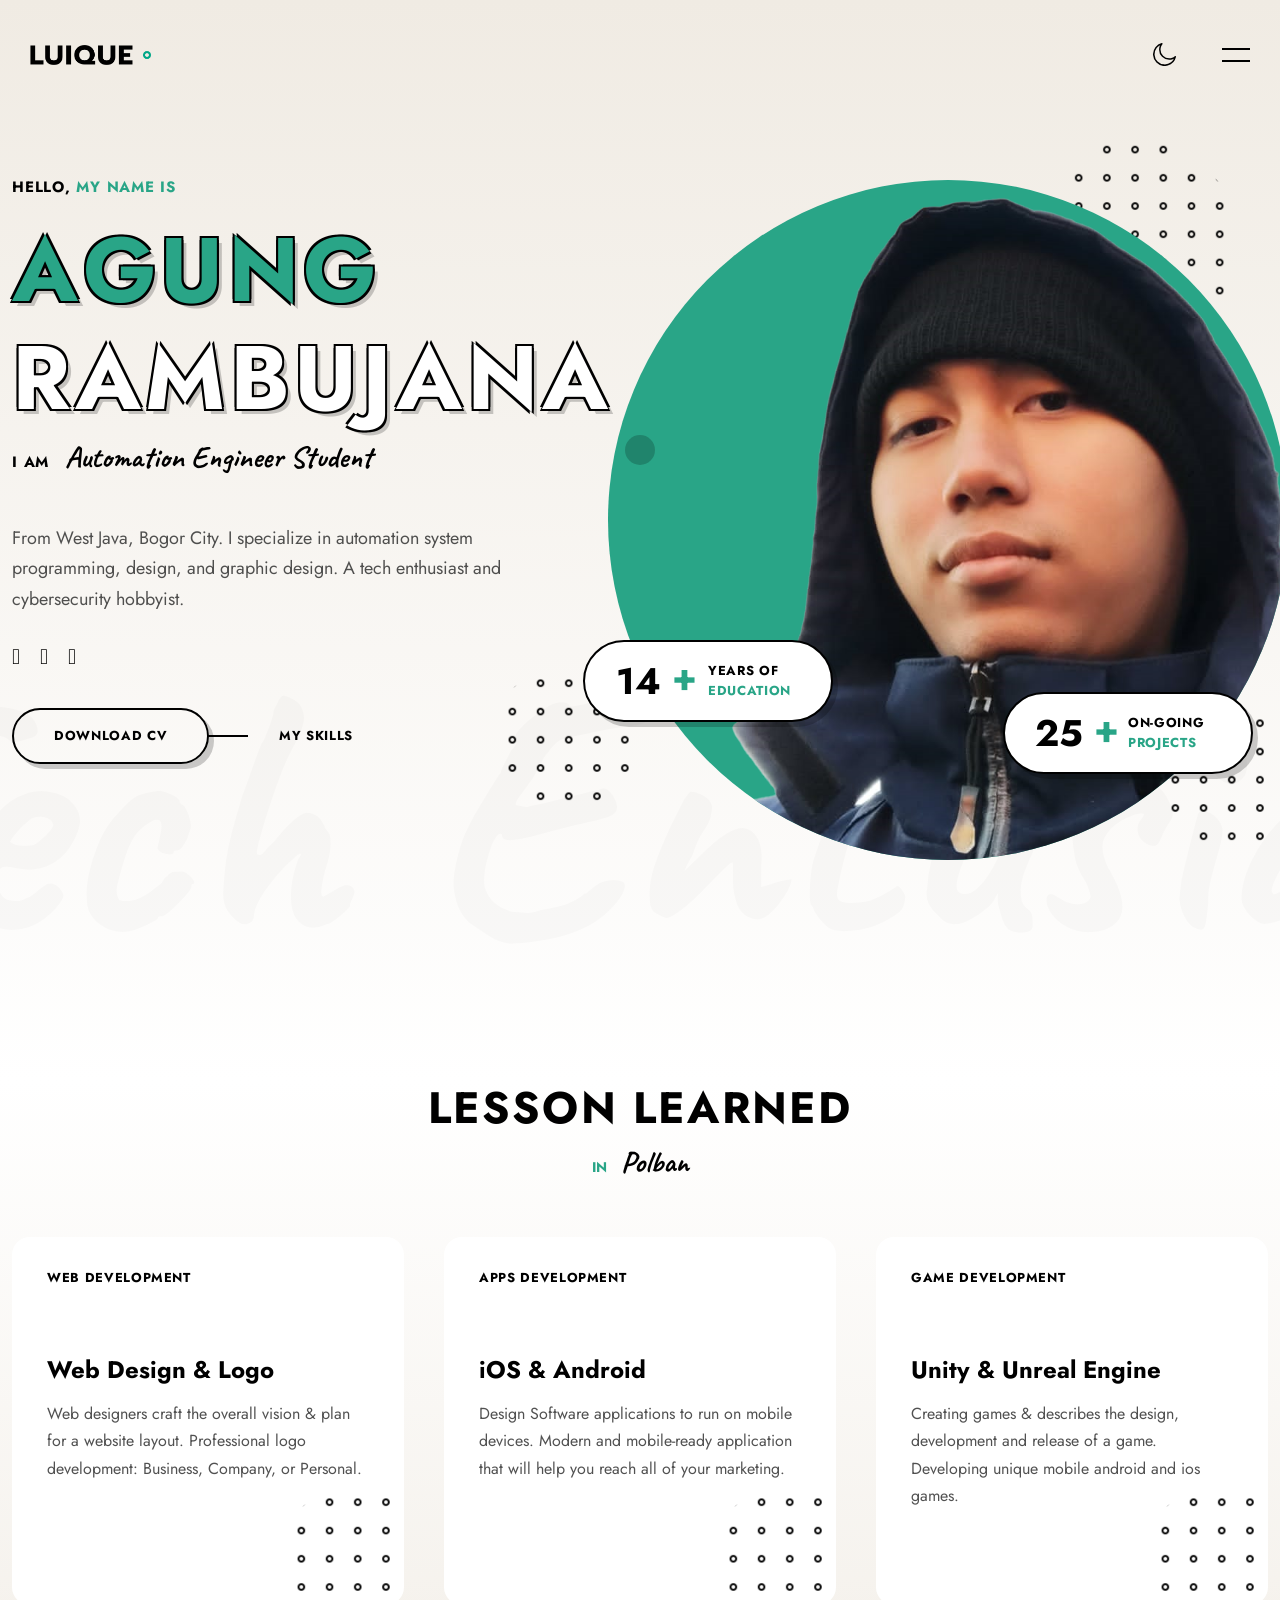
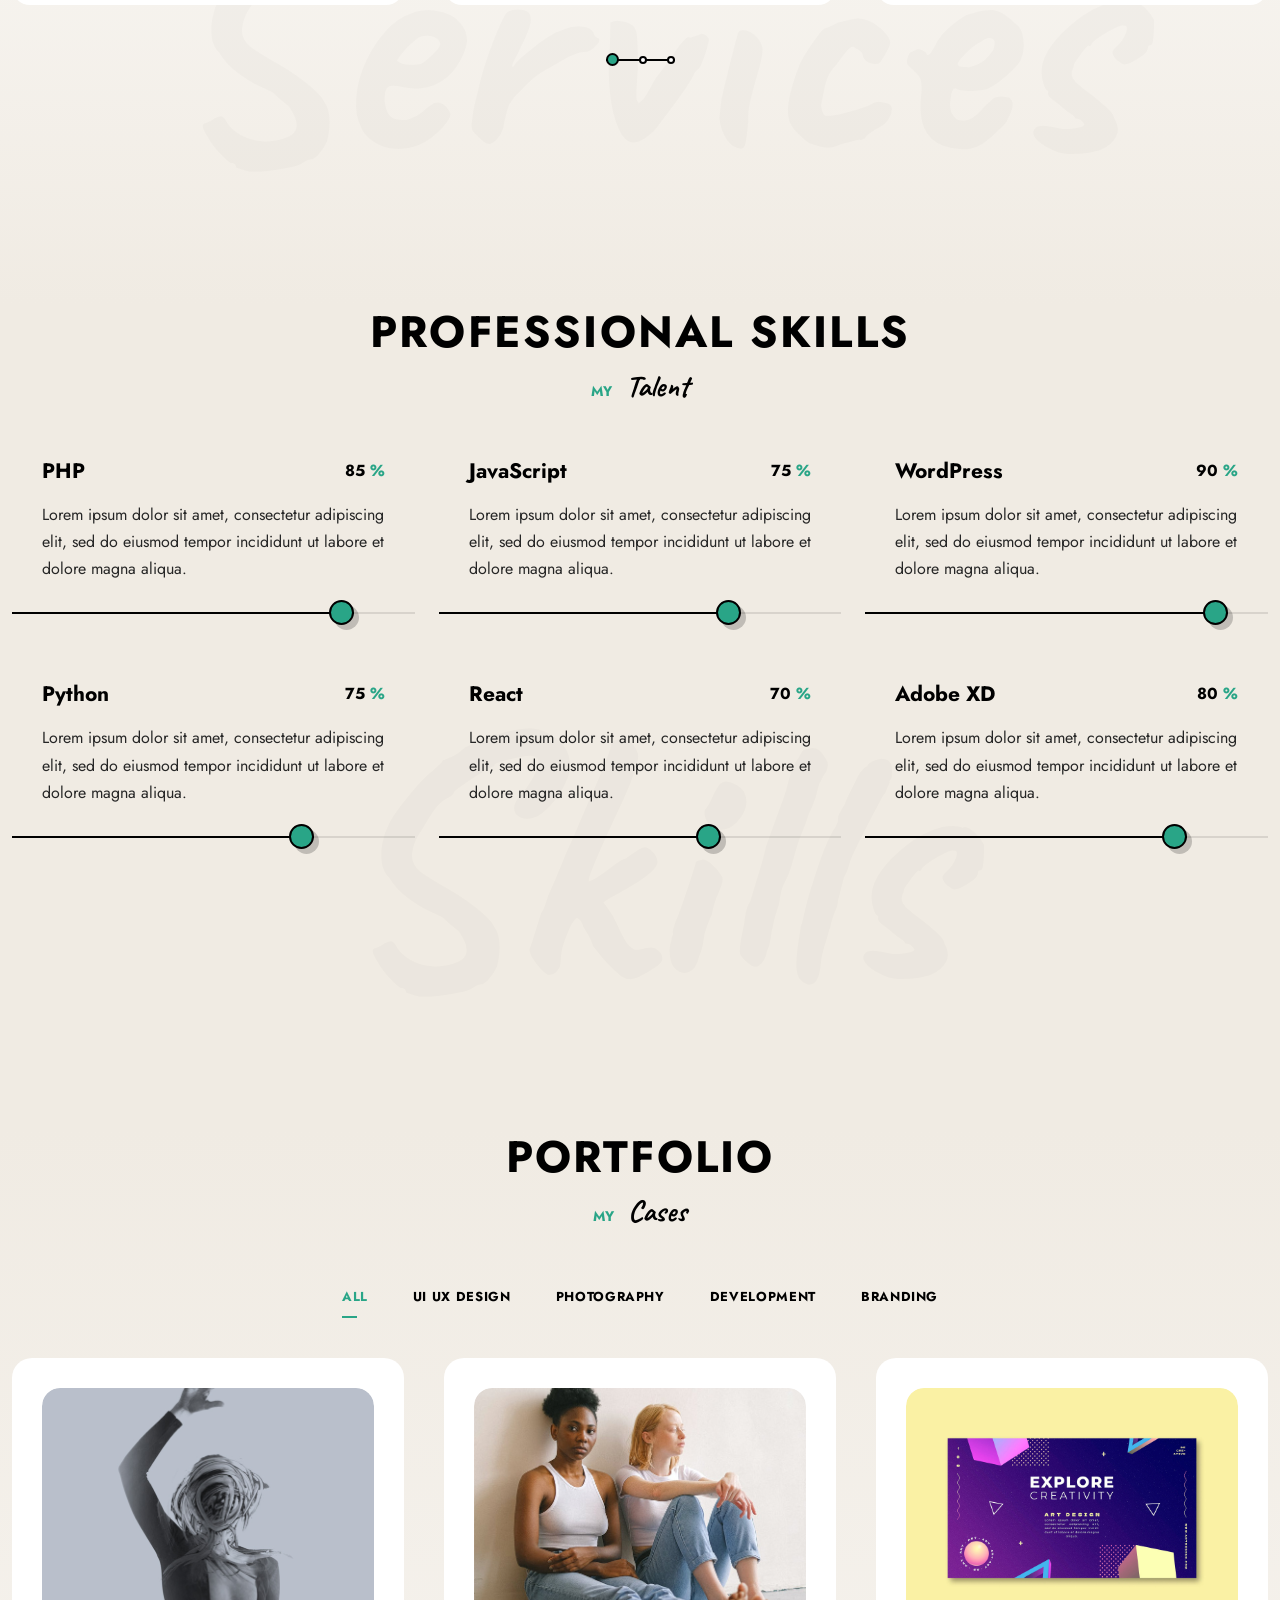
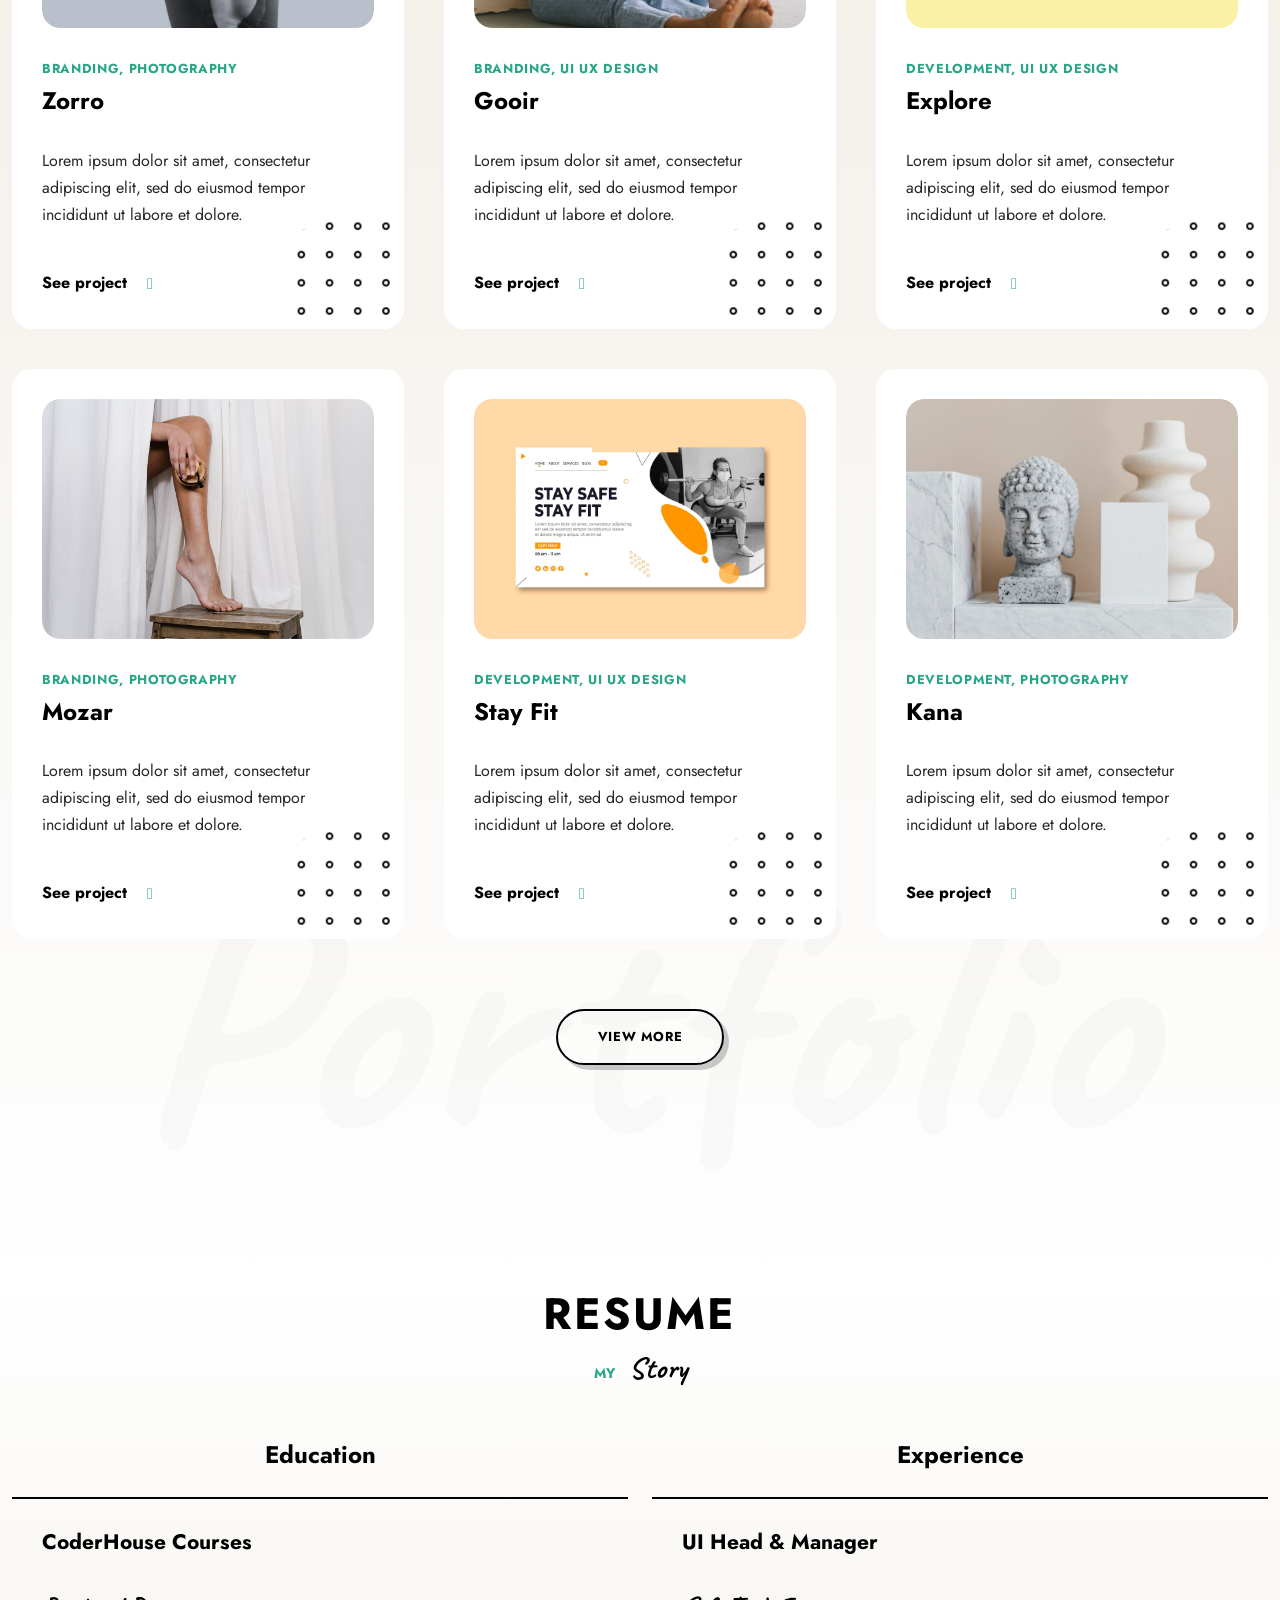
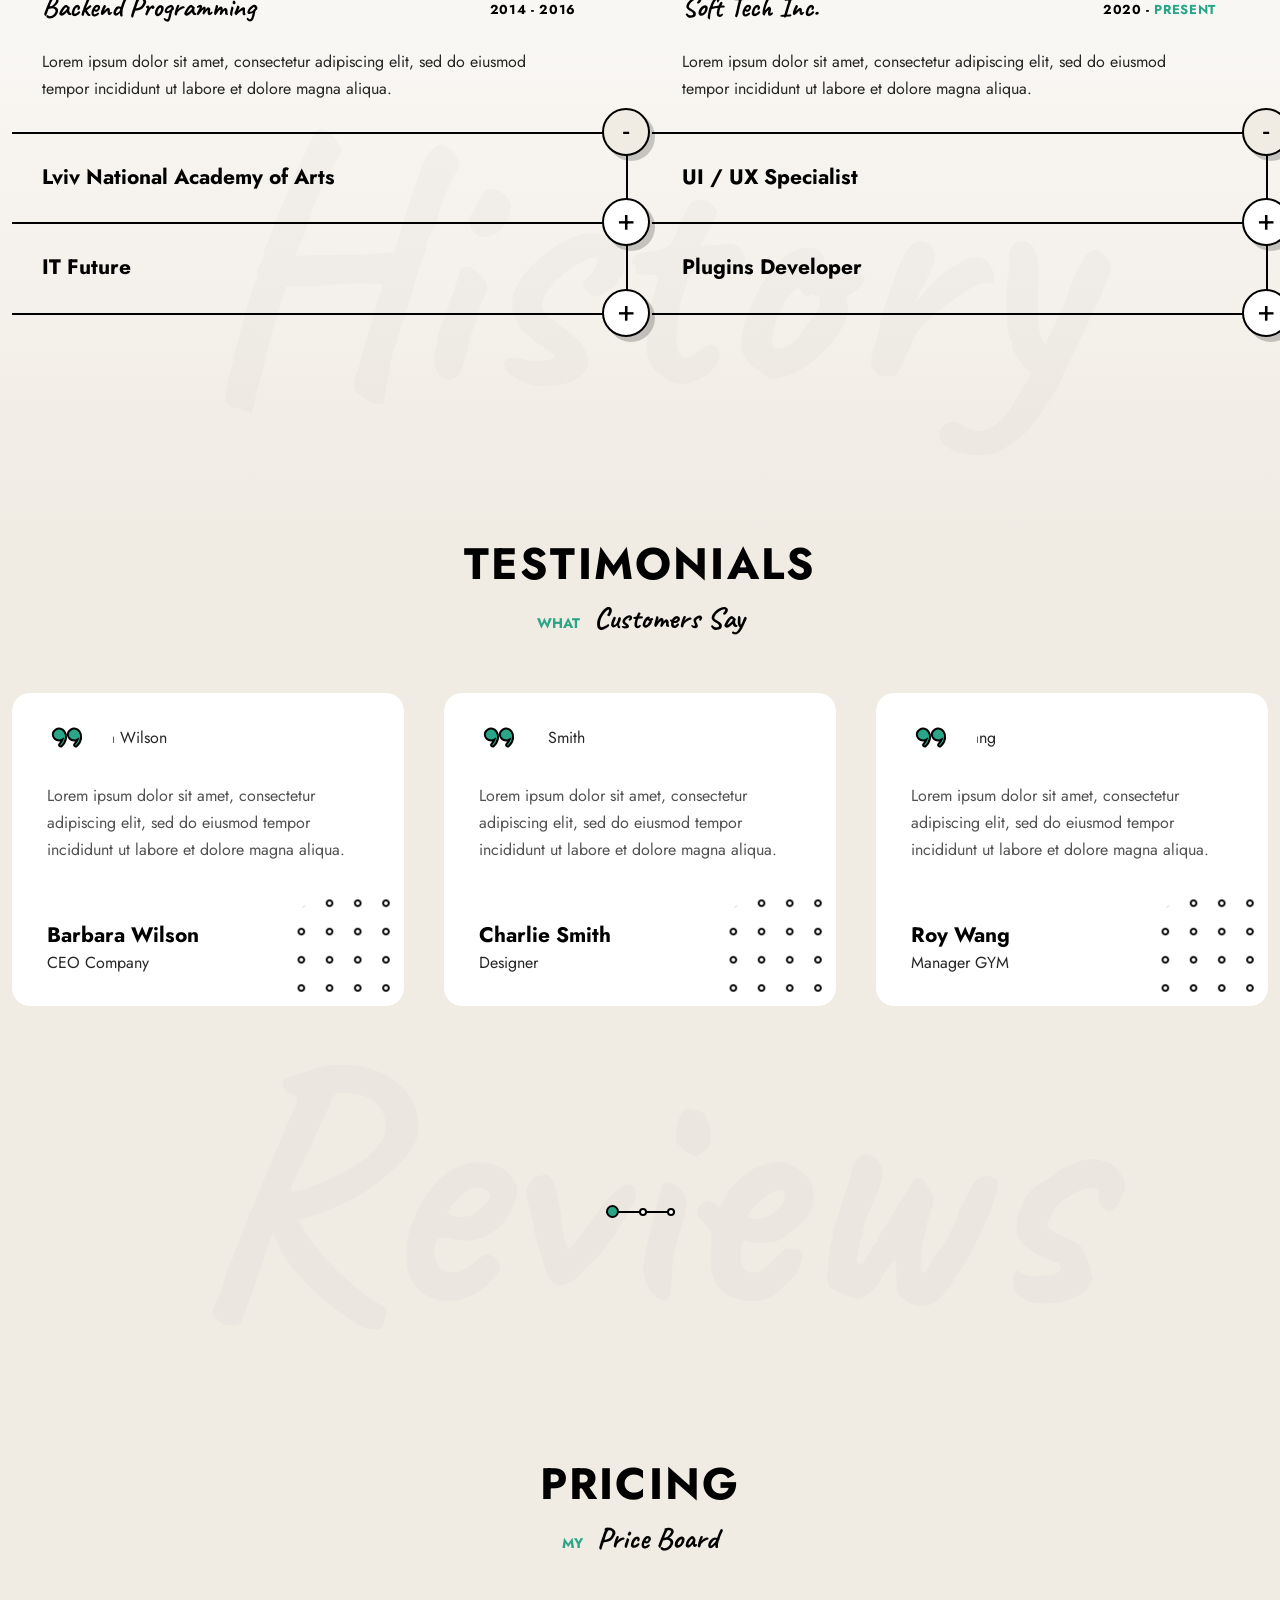
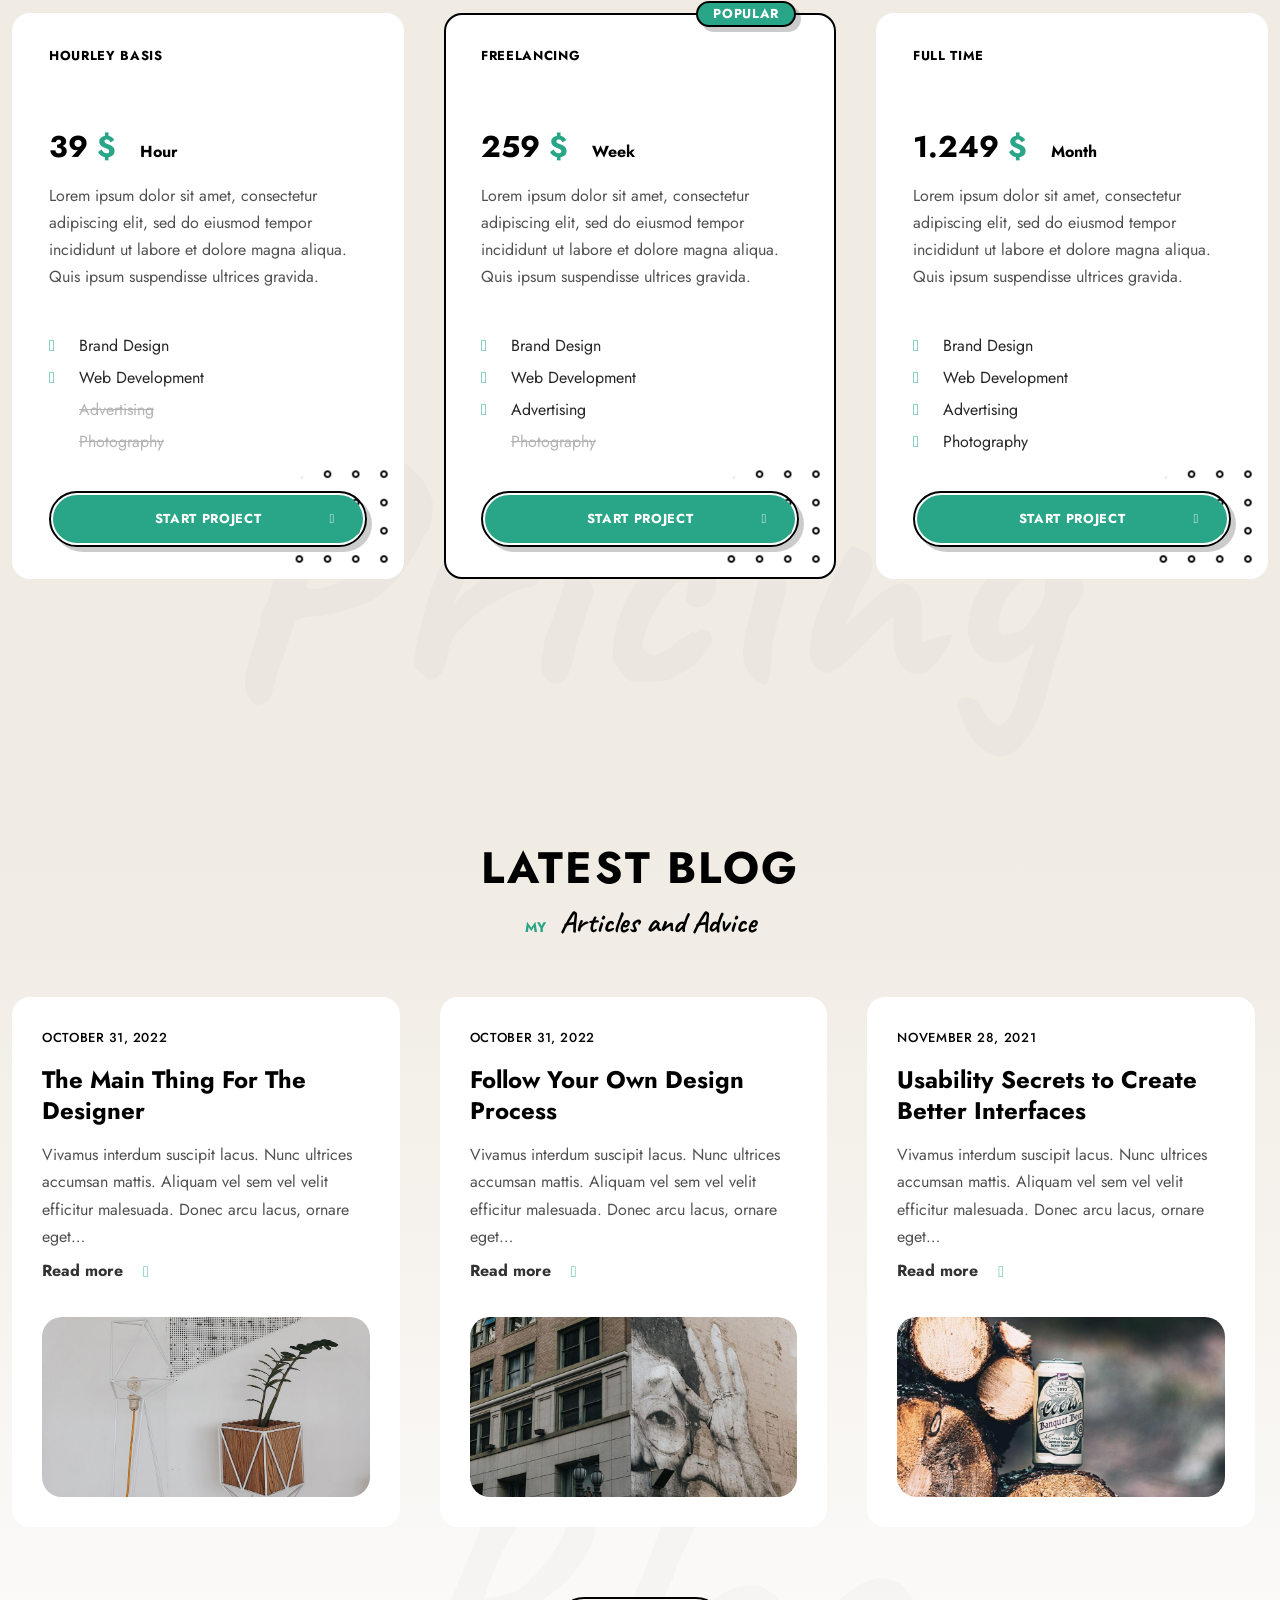
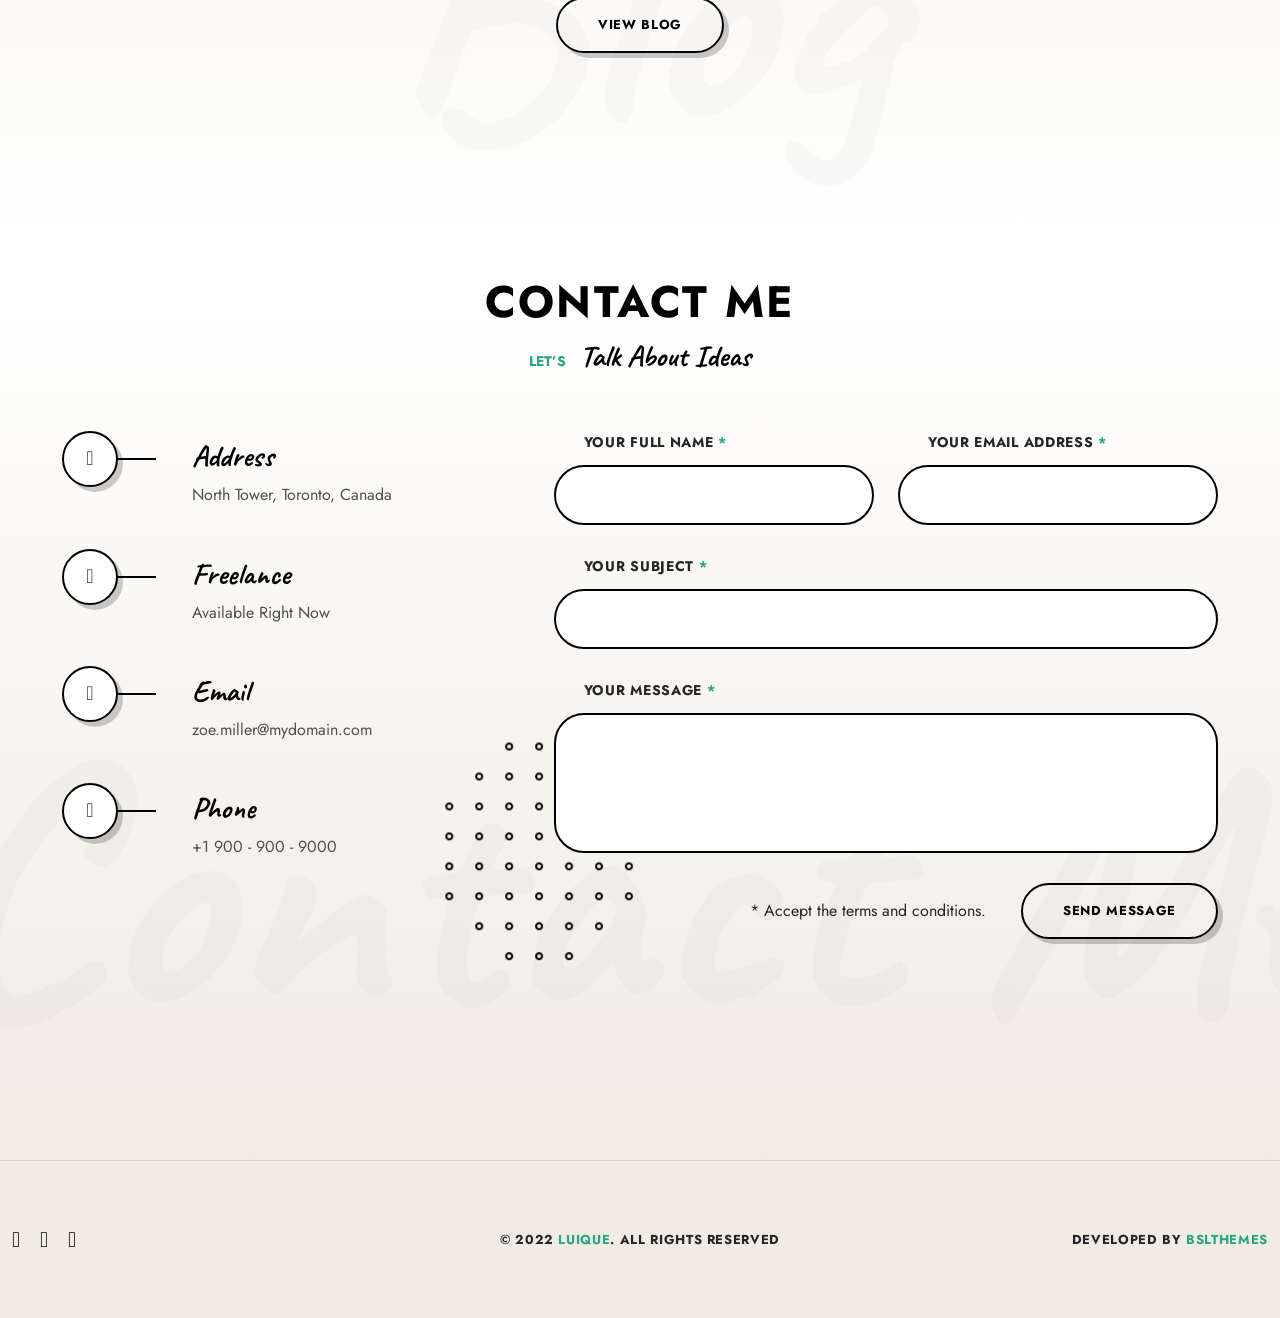
==== index.html @ 4017d8d4 "Hero-Section" ====
<!doctype html>
<html lang="en-US">

<head>

    <title>Luique - Personal Portfolio HTML Template</title>
    <meta http-equiv="Content-Type" content="text/html; charset=utf-8">
    <meta http-equiv="X-UA-Compatible" content="IE=edge">
    <meta name="viewport" content="width=device-width, initial-scale=1">
    <meta name="HandheldFriendly" content="true">
    <meta name="author" content="bslthemes">

    <!-- Fonts -->
    <link rel="stylesheet" href="https://fonts.googleapis.com/css?family=Jost%3A0%2C100%3B0%2C200%3B0%2C300%3B0%2C400%3B0%2C500%3B0%2C600%3B0%2C700%3B0%2C800%3B0%2C900%3B1%2C100%3B1%2C200%3B1%2C300%3B1%2C400%3B1%2C500%3B1%2C600%3B1%2C700%3B1%2C800%3B1%2C900%7CCaveat%3A400%3B500%3B600%3B700&#038;display=swap"
        type="text/css" media="all">
    <link rel="stylesheet" href="https://fonts.googleapis.com/css?family=Roboto%3A100%2C100italic%2C200%2C200italic%2C300%2C300italic%2C400%2C400italic%2C500%2C500italic%2C600%2C600italic%2C700%2C700italic%2C800%2C800italic%2C900%2C900italic%7CRoboto+Slab%3A100%2C100italic%2C200%2C200italic%2C300%2C300italic%2C400%2C400italic%2C500%2C500italic%2C600%2C600italic%2C700%2C700italic%2C800%2C800italic%2C900%2C900italic&#038;display=auto"
        type="text/css" media="all">

    <!-- CSS STYLES -->
    <link rel="stylesheet" href="assets/css/vendors/bootstrap.css" type="text/css" media="all">
    <link rel="stylesheet" href="assets/fonts/font-awesome/css/font-awesome.css" type="text/css" media="all">
    <link rel="stylesheet" href="assets/css/vendors/magnific-popup.css" type="text/css" media="all">
    <link rel="stylesheet" href="assets/css/vendors/splitting.css" type="text/css" media="all">
    <link rel="stylesheet" href="assets/css/vendors/swiper.css" type="text/css" media="all">
    <link rel="stylesheet" href="assets/css/vendors/animate.css" type="text/css" media="all">
    <link rel="stylesheet" href="assets/css/style.css" type="text/css" media="all">
    <link rel="stylesheet" href="assets/css/dark.css" type="text/css" media="all">

    <!-- Favicon -->
    <link rel="shortcut icon" href="favicon.ico" type="image/x-icon">
    <link rel="icon" href="favicon.ico" type="image/x-icon">

</head>

<body class="home light-skin">
    <div class="container-page">

        <!-- Preloader -->
        <div class="preloader">
            <div class="centrize full-width">
                <div class="vertical-center">
                    <div class="spinner-logo">
                        <img src="assets/images/logo2.png" alt="Luique - Personal Portfolio HTML Template">
                        <div class="spinner-dot"></div>
                        <div class="spinner spinner-line"></div>
                    </div>
                </div>
            </div>
        </div>

        <!-- Header -->
        <header class="header">
            <div class="header__builder">
                <div class="row">
                    <div class="col-xs-4 col-sm-4 col-md-4 col-lg-4">

                        <!-- logo -->
                        <div class="logo">
                            <a href="index.html">
                <img width="228" height="38" src="assets/images/logo2.png" alt="" >
              </a>
                        </div>

                    </div>
                    <div class="col-xs-8 col-sm-8 col-md-8 col-lg-8 align-right">

                        <!-- switcher btn -->
                        <a href="#" class="switcher-btn">
							<span class="sw-before">
								<svg xmlns="http://www.w3.org/2000/svg" width="23" height="23" viewBox="0 0 23 23">
									<path id="Dark_Theme" data-name="Dark Theme" fill="#000" d="M1759.46,111.076a0.819,0.819,0,0,0-.68.147,8.553,8.553,0,0,1-2.62,1.537,8.167,8.167,0,0,1-2.96.531,8.655,8.655,0,0,1-8.65-8.682,9.247,9.247,0,0,1,.47-2.864,8.038,8.038,0,0,1,1.42-2.54,0.764,0.764,0,0,0-.12-1.063,0.813,0.813,0,0,0-.68-0.148,11.856,11.856,0,0,0-6.23,4.193,11.724,11.724,0,0,0,1,15.387,11.63,11.63,0,0,0,19.55-5.553A0.707,0.707,0,0,0,1759.46,111.076Zm-4.5,6.172a10.137,10.137,0,0,1-14.29-14.145,10.245,10.245,0,0,1,3.38-2.836c-0.14.327-.29,0.651-0.41,1.006a9.908,9.908,0,0,0-.56,3.365,10.162,10.162,0,0,0,10.15,10.189,9.776,9.776,0,0,0,3.49-.62,11.659,11.659,0,0,0,1.12-.473A10.858,10.858,0,0,1,1754.96,117.248Z" transform="translate(-1737 -98)" />
								</svg>
							</span>
							<span class="sw-after">
								<svg xmlns="http://www.w3.org/2000/svg" width="22.22" height="22.313" viewBox="0 0 22.22 22.313">
									<path id="Light_Theme" data-name="Light Theme" fill="#fff" d="M1752.49,105.511a5.589,5.589,0,0,0-3.94-1.655,5.466,5.466,0,0,0-3.94,1.655,5.61,5.61,0,0,0,3.94,9.566,5.473,5.473,0,0,0,3.94-1.653,5.643,5.643,0,0,0,1.65-3.957A5.516,5.516,0,0,0,1752.49,105.511Zm-1.06,6.85a4.1,4.1,0,0,1-5.76,0,4.164,4.164,0,0,1,0-5.788A4.083,4.083,0,0,1,1751.43,112.361Zm7.47-3.662h-2.27a0.768,0.768,0,0,0,0,1.536h2.27A0.768,0.768,0,0,0,1758.9,108.7Zm-10.35,8.12a0.777,0.777,0,0,0-.76.769v2.274a0.777,0.777,0,0,0,.76.767,0.786,0.786,0,0,0,.77-0.767v-2.274A0.786,0.786,0,0,0,1748.55,116.819Zm7.85-.531-1.62-1.624a0.745,0.745,0,0,0-1.06,0,0.758,0.758,0,0,0,0,1.063l1.62,1.625a0.747,0.747,0,0,0,1.06,0A0.759,0.759,0,0,0,1756.4,116.288ZM1748.55,98.3a0.777,0.777,0,0,0-.76.768v2.273a0.778,0.778,0,0,0,.76.768,0.787,0.787,0,0,0,.77-0.768V99.073A0.786,0.786,0,0,0,1748.55,98.3Zm7.88,3.278a0.744,0.744,0,0,0-1.06,0l-1.62,1.624a0.758,0.758,0,0,0,0,1.063,0.745,0.745,0,0,0,1.06,0l1.62-1.624A0.758,0.758,0,0,0,1756.43,101.583Zm-15.96,7.116h-2.26a0.78,0.78,0,0,0-.77.768,0.76,0.76,0,0,0,.77.768h2.26A0.768,0.768,0,0,0,1740.47,108.7Zm2.88,5.965a0.745,0.745,0,0,0-1.06,0l-1.62,1.624a0.759,0.759,0,0,0,0,1.064,0.747,0.747,0,0,0,1.06,0l1.62-1.625A0.758,0.758,0,0,0,1743.35,114.664Zm0-11.457-1.62-1.624a0.744,0.744,0,0,0-1.06,0,0.758,0.758,0,0,0,0,1.063l1.62,1.624a0.745,0.745,0,0,0,1.06,0A0.758,0.758,0,0,0,1743.35,103.207Z" transform="translate(-1737.44 -98.313)" />
								</svg>
							</span>
						</a>

                        <!-- menu btn -->
                        <a href="#" class="menu-btn">
							<span></span>
							<span></span>
						</a>

                        <!-- Menu Full Overlay -->
                        <div class="menu-full-overlay">
                            <div class="menu-full-container">
                                <div class="container">
                                    <div class="row">
                                        <div class="col-xs-12 col-sm-12 col-md-12 col-lg-12">

                                            <!-- menu full -->
                                            <div class="menu-full">
                                                <ul class="menu-full">
                                                    <li class="menu-item">
                                                        <a class="splitting-text-anim-2" data-splitting="chars" href="index.html">Home</a>
                                                    </li>
                                                    <li class="menu-item">
                                                        <a class="splitting-text-anim-2" data-splitting="chars" href="#services-section">Services</a>
                                                    </li>
                                                    <li class="menu-item">
                                                        <a class="splitting-text-anim-2" data-splitting="chars" href="#skills-section">Skills</a>
                                                    </li>
                                                    <li class="menu-item">
                                                        <a class="splitting-text-anim-2" data-splitting="chars" href="#works-section">Works</a>
                                                    </li>
                                                    <li class="menu-item">
                                                        <a class="splitting-text-anim-2" data-splitting="chars" href="#resume-section">Resume</a>
                                                    </li>
                                                    <li class="menu-item">
                                                        <a class="splitting-text-anim-2" data-splitting="chars" href="#testimonials-section">Testimonials</a>
                                                    </li>
                                                    <li class="menu-item">
                                                        <a class="splitting-text-anim-2" data-splitting="chars" href="#pricing-section">Pricing</a>
                                                    </li>
                                                    <li class="menu-item">
                                                        <a class="splitting-text-anim-2" data-splitting="chars" href="#blog-section">Blog</a>
                                                    </li>
                                                    <li class="menu-item">
                                                        <a class="splitting-text-anim-2" data-splitting="chars" href="#contact-section">Contact</a>
                                                    </li>
                                                    <li class="menu-item menu-item-has-children has-children">
                                                        <a class="splitting-text-anim-2" data-splitting="chars">Pages</a>
                                                        <ul class="sub-menu">
                                                            <li class="menu-item">
                                                                <a class="splitting-text-anim-1" data-splitting="chars" href="works-list.html">Works (List)</a>
                                                            </li>
                                                            <li class="menu-item">
                                                                <a class="splitting-text-anim-1" data-splitting="chars" href="works.html">Works (Grid)</a>
                                                            </li>
                                                            <li class="menu-item">
                                                                <a class="splitting-text-anim-1" data-splitting="chars" href="work-single.html">Work Single Page</a>
                                                            </li>
                                                            <li class="menu-item">
                                                                <a class=" splitting-text-anim-1" data-splitting="chars" href="blog.html">Blog</a>
                                                            </li>
                                                            <li class="menu-item">
                                                                <a class="splitting-text-anim-1" data-splitting="chars" href="blog-single.html">Single Post</a>
                                                            </li>
                                                        </ul>
                                                    </li>
                                                </ul>
                                            </div>

                                            <!-- social -->
                                            <div class="menu-social-links">
                                                <a href="http://dribbble.com" target="blank" class="scrolla-element-anim-1" title="dribbble">
													<i class="fab fa-dribbble"></i>
												</a>
                                                <a href="http://twitter.com" target="blank" class="scrolla-element-anim-1" title="twitter">
													<i class="fab fa-twitter"></i>
												</a>
                                                <a href="http://behance.com" target="blank" class="scrolla-element-anim-1" title="behance">
													<i class="fab fa-behance"></i>
												</a>
                                            </div>

                                            <div class="v-line-block"><span></span></div>

                                        </div>
                                    </div>
                                </div>
                            </div>
                            <div class="menu-overlay"></div>
                        </div>

                    </div>
                </div>
            </div>
        </header>

        <!-- Wrapper -->
        <div class="wrapper">

            <!-- Section - Hero Started -->
            <section class="lui-section lui-section-hero lui-gradient-top" id="started-section">
                <div class="container">

                    <!-- Hero Started -->
                    <div class="lui-started v-line v-line-left">
                        <div class="section hero-started">
                            <div class="content scrolla-element-anim-1 scroll-animate" data-animate="active">
                                <div class="titles">
                                    <div class="lui-subtitle">
                                        <span> Hello, <b>my name is</b>
    								</span>
                                    </div>
                                    <h1 class="title splitting-text-anim-1 scroll-animate" data-splitting="chars" data-animate="active">
                                        <span>
    									<b>Agung</b> Rambujana </span>
                                    </h1>
                                    <div class="label lui-subtitle"> I am <strong>Automation Engineer Student</strong>
                                    </div>  
                                </div>
                                <div class="description">
                                    <div>
                                        <p>From West Java, Bogor City. I specialize in automation system programming, design, and graphic design. A tech enthusiast and cybersecurity hobbyist.</p>
                                    </div>
                                    <div class="social-links">
                                        <a target="_blank" rel="nofollow" href="#">
    									<i aria-hidden="true" class="fab fa-twitter"></i>
    								</a>
                                        <a target="_blank" rel="nofollow" href="#">
    									<i aria-hidden="true" class="fab fa-dribbble"></i>
    								</a>
                                        <a target="_blank" rel="nofollow" href="#">
    									<i aria-hidden="true" class="fab fa-behance"></i>
    								</a>
                                    </div>
                                </div>
                                <div class="bts">
                                    <a target="_blank" href="https://drive.google.com/" class="btn">
    								<span>Download CV</span>
    							</a>
                                    <a href="#skills-section" class="btn-lnk"> My Skills </a>
                                </div>
                            </div>
                            <div class="slide scrolla-element-anim-1 scroll-animate" data-animate="active">
                                <img decoding="async" src="assets/images/profile2.png" alt="&lt;b&gt;Zoé&lt;/b&gt; Miller">
                                <span class="circle circle-1"></span>
                                <span class="circle img-1" style="background-image: url(assets/images/pat-1.png);"></span>
                                <span class="circle img-2" style="background-image: url(assets/images/pat-2.png);"></span>
                                <span class="circle img-3" style="background-image: url(assets/images/pat-2.png);"></span>
                                <div class="info-list">
                                    <ul>
                                        <li>
                                            <span class="num">14 <strong>+</strong>
    									</span>
                                            <span class="value">Years of <strong>Education</strong>
    									</span>
                                        </li>
                                        <li>
                                            <span class="num">25 <strong>+</strong>    
                                        </span> 
                                            <span class="value">On-Going <strong>Projects</strong>
    									</span>
                                        </li>
                                    </ul>
                                </div>
                            </div>
                        </div>
                        <div class="lui-bgtitle">
                            <span> Tech Entusiat </span>
                        </div>
                    </div>

                </div>
            </section>

            <!-- Section - Services -->
            <section class="lui-section lui-gradient-bottom" id="services-section">

                <!-- Heading -->
                <div class="lui-heading">
                    <div class="container">

                        <div class="m-titles align-center">
                            <h2 class="m-title splitting-text-anim-1 scroll-animate" data-splitting="words" data-animate="active">
                                <span> Lesson Learned </span>
                            </h2>
                            <div class="m-subtitle splitting-text-anim-1 scroll-animate" data-splitting="words" data-animate="active">
                                <span> in <b>Polban</b> </span>
                            </div>
                        </div>

                    </div>
                </div>

                <!-- Services -->
                <div class="v-line v-line-right">
                    <div class="container">

                        <div class="swiper-container js-services scrolla-element-anim-1 scroll-animate" data-animate="active">
                            <div class="swiper-wrapper">
                                <div class="swiper-slide">
                                    <div class="services-item">
                                        <div class="lui-subtitle">
                                            <span> Web Development </span>
                                        </div>
                                        <div class="icon"></div>
                                        <h5 class="lui-title">
                                            <span> Web Design &amp; Logo </span>
                                        </h5>
                                        <div class="lui-text">
                                            <div> Web designers craft the overall vision &amp; plan for a website layout. Professional logo development: Business, Company, or Personal. </div>
                                        </div>
                                        <div class="image" style="background-image: url(assets/images/pat-2.png);"></div>
                                    </div>
                                </div>
                                <div class="swiper-slide">
                                    <div class="services-item">
                                        <div class="lui-subtitle">
                                            <span> Apps Development </span>
                                        </div>
                                        <div class="icon"></div>
                                        <h5 class="lui-title">
                                            <span> iOS &amp; Android </span>
                                        </h5>
                                        <div class="lui-text">
                                            <div>
                                                <p>Design Software applications to run on mobile devices. Modern and mobile-ready application that will help you reach all of your marketing.</p>
                                            </div>
                                        </div>
                                        <div class="image" style="background-image: url(assets/images/pat-2.png);"></div>
                                    </div>
                                </div>
                                <div class="swiper-slide">
                                    <div class="services-item">
                                        <div class="lui-subtitle">
                                            <span> Game Development </span>
                                        </div>
                                        <div class="icon"></div>
                                        <h5 class="lui-title">
                                            <span> Unity &amp; Unreal Engine </span>
                                        </h5>
                                        <div class="lui-text">
                                            <div> Creating games &amp; describes the design, development and release of a game. Developing unique mobile android and ios games. </div>
                                        </div>
                                        <div class="image" style="background-image: url(assets/images/pat-2.png);"></div>
                                    </div>
                                </div>
                                <div class="swiper-slide">
                                    <div class="services-item">
                                        <div class="lui-subtitle">
                                            <span> Advertising </span>
                                        </div>
                                        <div class="icon"></div>
                                        <h5 class="lui-title">
                                            <span> Google Ads </span>
                                        </h5>
                                        <div class="lui-text">
                                            <div> Advertising services include: Google search result pages, gmails, YouTube and other websites participated in Google Ads program. </div>
                                        </div>
                                        <div class="image" style="background-image: url(assets/images/pat-2.png);"></div>
                                    </div>
                                </div>
                                <div class="swiper-slide">
                                    <div class="services-item">
                                        <div class="lui-subtitle">
                                            <span> Music Writing </span>
                                        </div>
                                        <div class="icon"></div>
                                        <h5 class="lui-title">
                                            <span> Sound Track </span>
                                        </h5>
                                        <div class="lui-text">
                                            <div>
                                                <p>Music copying, writing, creating, transcription and composition services.</p>
                                            </div>
                                        </div>
                                        <div class="image" style="background-image: url(assets/images/pat-2.png);"></div>
                                    </div>
                                </div>
                            </div>
                            <div class="swiper-pagination"></div>
                        </div>

                        <div class="lui-bgtitle">
                            <span> Services </span>
                        </div>

                    </div>
                </div>

            </section>

            <!-- Section - Skills -->
            <section class="lui-section lui-gradient-center" id="skills-section">

                <!-- Heading -->
                <div class="lui-heading">
                    <div class="container">

                        <div class="m-titles align-center">
                            <h2 class="m-title splitting-text-anim-1 scroll-animate" data-splitting="words" data-animate="active">
                                <span> Professional Skills </span>
                            </h2>
                            <div class="m-subtitle splitting-text-anim-1 scroll-animate" data-splitting="words" data-animate="active">
                                <span> my <b>Talent</b> </span>
                            </div>
                        </div>

                    </div>
                </div>

                <!-- Skills -->
                <div class="v-line v-line-left">
                    <div class="container">

                        <div class="row">
                            <div class="col-xs-12 col-sm-6 col-md-4 col-lg-4">

                                <div class="skills-items">
                                    <div class="skills-item scrolla-element-anim-1 scroll-animate" data-animate="active">
                                        <h6 class="name">
                                            <span> PHP </span>
                                        </h6>
                                        <div class="text">
                                            <div>
                                                <p>Lorem ipsum dolor sit amet, consectetur adipiscing elit, sed do eiusmod tempor incididunt ut labore et dolore magna aliqua.</p>
                                            </div>
                                        </div>
                                        <div class="dots">
                                            <div class="dot" style="width: 85%;">
                                                <span></span>
                                            </div>
                                        </div>
                                        <div class="value">
                                            <span class="num">85 <span>%</span>
                                            </span>
                                        </div>
                                    </div>
                                    <div class="skills-item scrolla-element-anim-1 scroll-animate" data-animate="active">
                                        <h6 class="name">
                                            <span> Python </span>
                                        </h6>
                                        <div class="text">
                                            <div>
                                                <p>Lorem ipsum dolor sit amet, consectetur adipiscing elit, sed do eiusmod tempor incididunt ut labore et dolore magna aliqua.</p>
                                            </div>
                                        </div>
                                        <div class="dots">
                                            <div class="dot" style="width: 75%;">
                                                <span></span>
                                            </div>
                                        </div>
                                        <div class="value">
                                            <span class="num">75 <span>%</span>
                                            </span>
                                        </div>
                                    </div>
                                </div>

                            </div>
                            <div class="col-xs-12 col-sm-6 col-md-4 col-lg-4">

                                <div class="skills-items">
                                    <div class="skills-item scrolla-element-anim-1 scroll-animate" data-animate="active">
                                        <h6 class="name">
                                            <span> JavaScript </span>
                                        </h6>
                                        <div class="text">
                                            <div>
                                                <p>Lorem ipsum dolor sit amet, consectetur adipiscing elit, sed do eiusmod tempor incididunt ut labore et dolore magna aliqua.</p>
                                            </div>
                                        </div>
                                        <div class="dots">
                                            <div class="dot" style="width: 75%;">
                                                <span></span>
                                            </div>
                                        </div>
                                        <div class="value">
                                            <span class="num">75 <span>%</span>
                                            </span>
                                        </div>
                                    </div>
                                    <div class="skills-item scrolla-element-anim-1 scroll-animate" data-animate="active">
                                        <h6 class="name">
                                            <span> React </span>
                                        </h6>
                                        <div class="text">
                                            <div>
                                                <p>Lorem ipsum dolor sit amet, consectetur adipiscing elit, sed do eiusmod tempor incididunt ut labore et dolore magna aliqua.</p>
                                            </div>
                                        </div>
                                        <div class="dots">
                                            <div class="dot" style="width: 70%;">
                                                <span></span>
                                            </div>
                                        </div>
                                        <div class="value">
                                            <span class="num">70 <span>%</span>
                                            </span>
                                        </div>
                                    </div>
                                </div>

                            </div>
                            <div class="col-xs-12 col-sm-6 col-md-4 col-lg-4">

                                <div class="skills-items">
                                    <div class="skills-item scrolla-element-anim-1 scroll-animate" data-animate="active">
                                        <h6 class="name">
                                            <span> WordPress </span>
                                        </h6>
                                        <div class="text">
                                            <div>
                                                <p>Lorem ipsum dolor sit amet, consectetur adipiscing elit, sed do eiusmod tempor incididunt ut labore et dolore magna aliqua.</p>
                                            </div>
                                        </div>
                                        <div class="dots">
                                            <div class="dot" style="width: 90%;">
                                                <span></span>
                                            </div>
                                        </div>
                                        <div class="value">
                                            <span class="num">90 <span>%</span>
                                            </span>
                                        </div>
                                    </div>
                                    <div class="skills-item scrolla-element-anim-1 scroll-animate" data-animate="active">
                                        <h6 class="name">
                                            <span> Adobe XD </span>
                                        </h6>
                                        <div class="text">
                                            <div>
                                                <p>Lorem ipsum dolor sit amet, consectetur adipiscing elit, sed do eiusmod tempor incididunt ut labore et dolore magna aliqua.</p>
                                            </div>
                                        </div>
                                        <div class="dots">
                                            <div class="dot" style="width: 80%;">
                                                <span></span>
                                            </div>
                                        </div>
                                        <div class="value">
                                            <span class="num">80 <span>%</span>
                                            </span>
                                        </div>
                                    </div>
                                </div>

                            </div>
                        </div>

                        <div class="lui-bgtitle">
                            <span> Skills </span>
                        </div>

                    </div>
                </div>

            </section>

            <!-- Section - Works -->
            <section class="lui-section lui-gradient-top" id="works-section">

                <!-- Heading -->
                <div class="lui-heading">
                    <div class="container">

                        <div class="m-titles align-center">
                            <h2 class="m-title splitting-text-anim-1 scroll-animate" data-splitting="words" data-animate="active">
                                <span> Portfolio </span>
                            </h2>
                            <div class="m-subtitle splitting-text-anim-1 scroll-animate" data-splitting="words" data-animate="active">
                                <span> my <b>Cases</b>
                </span>
                            </div>
                        </div>

                    </div>
                </div>

                <!-- Works -->
                <div class="v-line v-line-right">
                    <div class="container">

                        <div class="works-box">
                            <div class="filter-links scrolla-element-anim-1 scroll-animate" data-animate="active">
                                <a href="#" class="lui-subtitle active" data-href=".works-col"> All </a>
                                <a href="#" class="lui-subtitle" data-href=".sorting-ui-ux-design"> UI UX Design </a>
                                <a href="#" class="lui-subtitle" data-href=".sorting-photo"> Photography </a>
                                <a href="#" class="lui-subtitle" data-href=".sorting-development"> Development </a>
                                <a href="#" class="lui-subtitle" data-href=".sorting-branding"> Branding </a>
                            </div>
                            <div class="works-items works-masonry-items row">
                                <div class="works-col col-xs-12 col-sm-12 col-md-12 col-lg-12 sorting-branding sorting-photo ">
                                    <div class="works-item scrolla-element-anim-1 scroll-animate" data-animate="active">
                                        <div class="image">
                                            <div class="img">
                                                <a href="work-single.html">
                          <img decoding="async" src="assets/images/work4.jpeg" alt="Zorro" >
                          <span class="overlay"></span>
                        </a>
                                            </div>
                                        </div>
                                        <div class="desc">
                                            <span class="category"> Branding, Photography </span>
                                            <h5 class="name">
                                                <a href="work-single.html">Zorro</a>
                                            </h5>
                                            <div class="text">
                                                <p>Lorem ipsum dolor sit amet, consectetur adipiscing elit, sed do eiusmod tempor incididunt ut labore et dolore.</p>
                                            </div>
                                            <a href="work-single.html" class="lnk">See project</a>
                                        </div>
                                        <div class="bg-img" style="background-image: url(assets/images/pat-2.png);"></div>
                                    </div>
                                </div>
                                <div class="works-col col-xs-12 col-sm-12 col-md-12 col-lg-12 sorting-branding sorting-ui-ux-design ">
                                    <div class="works-item scrolla-element-anim-1 scroll-animate" data-animate="active">
                                        <div class="image">
                                            <div class="img">
                                                <a href="work-single.html">
                          <img decoding="async" src="assets/images/work2.jpeg" alt="Gooir" >
                          <span class="overlay"></span>
                        </a>
                                            </div>
                                        </div>
                                        <div class="desc">
                                            <span class="category"> Branding, UI UX Design </span>
                                            <h5 class="name">
                                                <a href="work-single.html">Gooir</a>
                                            </h5>
                                            <div class="text">
                                                <p>Lorem ipsum dolor sit amet, consectetur adipiscing elit, sed do eiusmod tempor incididunt ut labore et dolore.</p>
                                            </div>
                                            <a href="work-single.html" class="lnk">See project</a>
                                        </div>
                                        <div class="bg-img" style="background-image: url(assets/images/pat-2.png);"></div>
                                    </div>
                                </div>
                                <div class="works-col col-xs-12 col-sm-12 col-md-12 col-lg-12 sorting-development sorting-ui-ux-design ">
                                    <div class="works-item scrolla-element-anim-1 scroll-animate" data-animate="active">
                                        <div class="image">
                                            <div class="img">
                                                <a href="work-single.html">
                          <img decoding="async" src="assets/images/work7.jpg" alt="Explore" >
                          <span class="overlay"></span>
                        </a>
                                            </div>
                                        </div>
                                        <div class="desc">
                                            <span class="category"> Development, UI UX Design </span>
                                            <h5 class="name">
                                                <a href="work-single.html">Explore</a>
                                            </h5>
                                            <div class="text">
                                                <p>Lorem ipsum dolor sit amet, consectetur adipiscing elit, sed do eiusmod tempor incididunt ut labore et dolore.</p>
                                            </div>
                                            <a href="work-single.html" class="lnk">See project</a>
                                        </div>
                                        <div class="bg-img" style="background-image: url(assets/images/pat-2.png);"></div>
                                    </div>
                                </div>
                                <div class="works-col col-xs-12 col-sm-12 col-md-12 col-lg-12 sorting-branding sorting-photo ">
                                    <div class="works-item scrolla-element-anim-1 scroll-animate" data-animate="active">
                                        <div class="image">
                                            <div class="img">
                                                <a href="work-single.html">
                          <img decoding="async" src="assets/images/work1.jpeg" alt="Mozar" >
                          <span class="overlay"></span>
                        </a>
                                            </div>
                                        </div>
                                        <div class="desc">
                                            <span class="category"> Branding, Photography </span>
                                            <h5 class="name">
                                                <a href="work-single.html">Mozar</a>
                                            </h5>
                                            <div class="text">
                                                <p>Lorem ipsum dolor sit amet, consectetur adipiscing elit, sed do eiusmod tempor incididunt ut labore et dolore.</p>
                                            </div>
                                            <a href="work-single.html" class="lnk">See project</a>
                                        </div>
                                        <div class="bg-img" style="background-image: url(assets/images/pat-2.png);"></div>
                                    </div>
                                </div>
                                <div class="works-col col-xs-12 col-sm-12 col-md-12 col-lg-12 sorting-development sorting-ui-ux-design ">
                                    <div class="works-item scrolla-element-anim-1 scroll-animate" data-animate="active">
                                        <div class="image">
                                            <div class="img">
                                                <a href="work-single.html">
                          <img decoding="async" src="assets/images/single8.jpg" alt="Stay Fit" >
                          <span class="overlay"></span>
                        </a>
                                            </div>
                                        </div>
                                        <div class="desc">
                                            <span class="category"> Development, UI UX Design </span>
                                            <h5 class="name">
                                                <a href="work-single.html">Stay Fit</a>
                                            </h5>
                                            <div class="text">
                                                <p>Lorem ipsum dolor sit amet, consectetur adipiscing elit, sed do eiusmod tempor incididunt ut labore et dolore.</p>
                                            </div>
                                            <a href="work-single.html" class="lnk">See project</a>
                                        </div>
                                        <div class="bg-img" style="background-image: url(assets/images/pat-2.png);"></div>
                                    </div>
                                </div>
                                <div class="works-col col-xs-12 col-sm-12 col-md-12 col-lg-12 sorting-development sorting-photo ">
                                    <div class="works-item scrolla-element-anim-1 scroll-animate" data-animate="active">
                                        <div class="image">
                                            <div class="img">
                                                <a href="work-single.html">
                          <img decoding="async" src="assets/images/single6.jpg" alt="Kana" >
                          <span class="overlay"></span>
                        </a>
                                            </div>
                                        </div>
                                        <div class="desc">
                                            <span class="category"> Development, Photography </span>
                                            <h5 class="name">
                                                <a href="work-single.html">Kana</a>
                                            </h5>
                                            <div class="text">
                                                <p>Lorem ipsum dolor sit amet, consectetur adipiscing elit, sed do eiusmod tempor incididunt ut labore et dolore.</p>
                                            </div>
                                            <a href="work-single.html" class="lnk">See project</a>
                                        </div>
                                        <div class="bg-img" style="background-image: url(assets/images/pat-2.png);"></div>
                                    </div>
                                </div>
                            </div>
                            <div class="load-more-link">
                                <a href="works.html" class="btn scrolla-element-anim-1 scroll-animate" data-animate="active">
                  <span>View More</span>
                </a>
                            </div>
                        </div>

                        <div class="lui-bgtitle">
                            <span> Portfolio </span>
                        </div>

                    </div>
                </div>

            </section>

            <!-- Section - Resume -->
            <section class="lui-section lui-gradient-bottom" id="resume-section">

                <!-- Heading -->
                <div class="lui-heading">
                    <div class="container">

                        <div class="m-titles align-center">
                            <h2 class="m-title splitting-text-anim-1 scroll-animate" data-splitting="words" data-animate="active">
                                <span> Resume </span>
                            </h2>
                            <div class="m-subtitle splitting-text-anim-1 scroll-animate" data-splitting="words" data-animate="active">
                                <span> my <b>Story</b>
                </span>
                            </div>
                        </div>

                    </div>
                </div>

                <!-- History -->
                <div class="v-line v-line-left">
                    <div class="container">

                        <div class="row">
                            <div class="col-xs-12 col-sm-6 col-md-6 col-lg-6">

                                <h5 class="history-title scrolla-element-anim-1 scroll-animate" data-animate="active">
                                    <span> Education </span>
                                </h5>
                                <div class="history-items">
                                    <div class="history-item lui-collapse-item opened scrolla-element-anim-1 scroll-animate" data-animate="active">
                                        <h6 class="name lui-collapse-btn active">
                                            <span> CoderHouse Courses </span>
                                        </h6>
                                        <div class="history-content">
                                            <div class="subname">
                                                <span> Backend Programming </span>
                                            </div>
                                            <div class="date lui-subtitle">
                                                <span> 2014 - 2016 </span>
                                            </div>
                                            <div class="text">
                                                <div>
                                                    <p>Lorem ipsum dolor sit amet, consectetur adipiscing elit, sed do eiusmod tempor incididunt ut labore et dolore magna aliqua.</p>
                                                </div>
                                            </div>
                                        </div>
                                    </div>
                                    <div class="history-item lui-collapse-item scrolla-element-anim-1 scroll-animate" data-animate="active">
                                        <h6 class="name lui-collapse-btn">
                                            <span> Lviv National Academy of Arts </span>
                                        </h6>
                                        <div class="history-content">
                                            <div class="subname">
                                                <span> Faculty of Design </span>
                                            </div>
                                            <div class="date lui-subtitle">
                                                <span> 2012 - 2014 </span>
                                            </div>
                                            <div class="text">
                                                <div>
                                                    <p>Lorem ipsum dolor sit amet, consectetur adipiscing elit, sed do eiusmod tempor incididunt ut labore et dolore magna aliqua.</p>
                                                </div>
                                            </div>
                                        </div>
                                    </div>
                                    <div class="history-item lui-collapse-item scrolla-element-anim-1 scroll-animate" data-animate="active">
                                        <h6 class="name lui-collapse-btn">
                                            <span> IT Future </span>
                                        </h6>
                                        <div class="history-content">
                                            <div class="subname">
                                                <span> High School </span>
                                            </div>
                                            <div class="date lui-subtitle">
                                                <span> 2010 - 2012 </span>
                                            </div>
                                            <div class="text">
                                                <div>
                                                    <p>Lorem ipsum dolor sit amet, consectetur adipiscing elit, sed do eiusmod tempor incididunt ut labore et dolore magna aliqua.</p>
                                                </div>
                                            </div>
                                        </div>
                                    </div>
                                </div>

                            </div>
                            <div class="col-xs-12 col-sm-6 col-md-6 col-lg-6">

                                <h5 class="history-title scrolla-element-anim-1 scroll-animate" data-animate="active">
                                    <span> Experience </span>
                                </h5>
                                <div class="history-items">
                                    <div class="history-item lui-collapse-item opened scrolla-element-anim-1 scroll-animate" data-animate="active">
                                        <h6 class="name lui-collapse-btn active">
                                            <span> UI Head &amp; Manager </span>
                                        </h6>
                                        <div class="history-content">
                                            <div class="subname">
                                                <span> Soft Tech Inc. </span>
                                            </div>
                                            <div class="date lui-subtitle">
                                                <span> 2020 - <b>Present</b>
                        </span>
                                            </div>
                                            <div class="text">
                                                <div>
                                                    <p>Lorem ipsum dolor sit amet, consectetur adipiscing elit, sed do eiusmod tempor incididunt ut labore et dolore magna aliqua.</p>
                                                </div>
                                            </div>
                                        </div>
                                    </div>
                                    <div class="history-item lui-collapse-item scrolla-element-anim-1 scroll-animate" data-animate="active">
                                        <h6 class="name lui-collapse-btn">
                                            <span> UI / UX Specialist </span>
                                        </h6>
                                        <div class="history-content">
                                            <div class="subname">
                                                <span> Kana Design Studio </span>
                                            </div>
                                            <div class="date lui-subtitle">
                                                <span> 2018 - 2020 </span>
                                            </div>
                                            <div class="text">
                                                <div>
                                                    <p>Lorem ipsum dolor sit amet, consectetur adipiscing elit, sed do eiusmod tempor incididunt ut labore et dolore magna aliqua.</p>
                                                </div>
                                            </div>
                                        </div>
                                    </div>
                                    <div class="history-item lui-collapse-item scrolla-element-anim-1 scroll-animate" data-animate="active">
                                        <h6 class="name lui-collapse-btn">
                                            <span> Plugins Developer </span>
                                        </h6>
                                        <div class="history-content">
                                            <div class="subname">
                                                <span> Fiverr.com </span>
                                            </div>
                                            <div class="date lui-subtitle">
                                                <span> 2016 - 2018 </span>
                                            </div>
                                            <div class="text">
                                                <div>
                                                    <p>Lorem ipsum dolor sit amet, consectetur adipiscing elit, sed do eiusmod tempor incididunt ut labore et dolore magna aliqua.</p>
                                                </div>
                                            </div>
                                        </div>
                                    </div>
                                </div>

                            </div>
                        </div>

                        <div class="lui-bgtitle">
                            <span> History </span>
                        </div>

                    </div>
                </div>

            </section>

            <!-- Section - Testimonials -->
            <section class="lui-section lui-gradient-center" id="testimonials-section">

                <!-- Heading -->
                <div class="lui-heading">
                    <div class="container">

                        <div class="m-titles align-center">
                            <h2 class="m-title splitting-text-anim-1 scroll-animate" data-splitting="words" data-animate="active">
                                <span> Testimonials </span>
                            </h2>
                            <div class="m-subtitle splitting-text-anim-1 scroll-animate" data-splitting="words" data-animate="active">
                                <span> what <b>Customers Say</b>
                </span>
                            </div>
                        </div>

                    </div>
                </div>

                <!-- Testimonials -->
                <div class="v-line v-line-right">
                    <div class="container">

                        <div class="swiper-container js-testimonials scrolla-element-anim-1 scroll-animate" data-animate="active">
                            <div class="swiper-wrapper">
                                <div class="swiper-slide">
                                    <div class="testimonials-item">
                                        <div class="image">
                                            <img decoding="async" src="assets/images/testi4-2.jpg" alt="Barbara Wilson">
                                            <div class="icon">
                                                <svg xmlns="http://www.w3.org/2000/svg" xmlns:xlink="http://www.w3.org/1999/xlink" width="44px" height="34px">
                          <path fill-rule="evenodd" stroke-width="2px" stroke="rgb(0, 0, 0)" fill="rgb(41, 165, 135)" d="M17.360,8.325 C15.490,5.563 11.616,4.762 8.705,6.536 C6.901,7.635 5.815,9.533 5.826,11.567 C5.828,14.854 8.637,17.516 12.101,17.515 C13.290,17.513 14.456,17.192 15.460,16.587 C14.967,17.975 14.049,19.457 12.537,20.942 C11.934,21.533 11.951,22.476 12.574,23.048 C13.198,23.619 14.192,23.604 14.794,23.012 C20.384,17.515 19.658,11.539 17.360,8.333 L17.360,8.325 ZM32.407,8.325 C30.538,5.563 26.663,4.762 23.752,6.536 C21.949,7.635 20.863,9.533 20.873,11.567 C20.875,14.854 23.685,17.516 27.148,17.515 C28.338,17.513 29.503,17.192 30.508,16.587 C30.015,17.975 29.097,19.457 27.585,20.942 C26.982,21.533 26.999,22.476 27.622,23.048 C28.245,23.619 29.239,23.604 29.842,23.012 C35.432,17.515 34.706,11.539 32.407,8.333 L32.407,8.325 Z" />
                        </svg>
                                            </div>
                                        </div>
                                        <div class="text lui-text">
                                            <div>
                                                <p>Lorem ipsum dolor sit amet, consectetur adipiscing elit, sed do eiusmod tempor incididunt ut labore et dolore magna aliqua.</p>
                                            </div>
                                        </div>
                                        <div class="info">
                                            <h6 class="name">
                                                <span>Barbara Wilson</span>
                                            </h6>
                                            <div class="author">
                                                <span>CEO Company</span>
                                            </div>
                                        </div>
                                        <div class="bg-img" style="background-image: url(assets/images/pat-2.png);"></div>
                                    </div>
                                </div>
                                <div class="swiper-slide">
                                    <div class="testimonials-item">
                                        <div class="image">
                                            <img decoding="async" src="assets/images/testi4-1.jpg" alt="Charlie Smith">
                                            <div class="icon">
                                                <svg xmlns="http://www.w3.org/2000/svg" xmlns:xlink="http://www.w3.org/1999/xlink" width="44px" height="34px">
                          <path fill-rule="evenodd" stroke-width="2px" stroke="rgb(0, 0, 0)" fill="rgb(41, 165, 135)" d="M17.360,8.325 C15.490,5.563 11.616,4.762 8.705,6.536 C6.901,7.635 5.815,9.533 5.826,11.567 C5.828,14.854 8.637,17.516 12.101,17.515 C13.290,17.513 14.456,17.192 15.460,16.587 C14.967,17.975 14.049,19.457 12.537,20.942 C11.934,21.533 11.951,22.476 12.574,23.048 C13.198,23.619 14.192,23.604 14.794,23.012 C20.384,17.515 19.658,11.539 17.360,8.333 L17.360,8.325 ZM32.407,8.325 C30.538,5.563 26.663,4.762 23.752,6.536 C21.949,7.635 20.863,9.533 20.873,11.567 C20.875,14.854 23.685,17.516 27.148,17.515 C28.338,17.513 29.503,17.192 30.508,16.587 C30.015,17.975 29.097,19.457 27.585,20.942 C26.982,21.533 26.999,22.476 27.622,23.048 C28.245,23.619 29.239,23.604 29.842,23.012 C35.432,17.515 34.706,11.539 32.407,8.333 L32.407,8.325 Z" />
                        </svg>
                                            </div>
                                        </div>
                                        <div class="text lui-text">
                                            <div>
                                                <p>Lorem ipsum dolor sit amet, consectetur adipiscing elit, sed do eiusmod tempor incididunt ut labore et dolore magna aliqua.</p>
                                            </div>
                                        </div>
                                        <div class="info">
                                            <h6 class="name">
                                                <span>Charlie Smith</span>
                                            </h6>
                                            <div class="author">
                                                <span>Designer</span>
                                            </div>
                                        </div>
                                        <div class="bg-img" style="background-image: url(assets/images/pat-2.png);"></div>
                                    </div>
                                </div>
                                <div class="swiper-slide">
                                    <div class="testimonials-item">
                                        <div class="image">
                                            <img decoding="async" src="assets/images/testi4-4.jpg" alt="Roy Wang">
                                            <div class="icon">
                                                <svg xmlns="http://www.w3.org/2000/svg" xmlns:xlink="http://www.w3.org/1999/xlink" width="44px" height="34px">
                          <path fill-rule="evenodd" stroke-width="2px" stroke="rgb(0, 0, 0)" fill="rgb(41, 165, 135)" d="M17.360,8.325 C15.490,5.563 11.616,4.762 8.705,6.536 C6.901,7.635 5.815,9.533 5.826,11.567 C5.828,14.854 8.637,17.516 12.101,17.515 C13.290,17.513 14.456,17.192 15.460,16.587 C14.967,17.975 14.049,19.457 12.537,20.942 C11.934,21.533 11.951,22.476 12.574,23.048 C13.198,23.619 14.192,23.604 14.794,23.012 C20.384,17.515 19.658,11.539 17.360,8.333 L17.360,8.325 ZM32.407,8.325 C30.538,5.563 26.663,4.762 23.752,6.536 C21.949,7.635 20.863,9.533 20.873,11.567 C20.875,14.854 23.685,17.516 27.148,17.515 C28.338,17.513 29.503,17.192 30.508,16.587 C30.015,17.975 29.097,19.457 27.585,20.942 C26.982,21.533 26.999,22.476 27.622,23.048 C28.245,23.619 29.239,23.604 29.842,23.012 C35.432,17.515 34.706,11.539 32.407,8.333 L32.407,8.325 Z" />
                        </svg>
                                            </div>
                                        </div>
                                        <div class="text lui-text">
                                            <div>
                                                <p>Lorem ipsum dolor sit amet, consectetur adipiscing elit, sed do eiusmod tempor incididunt ut labore et dolore magna aliqua.</p>
                                            </div>
                                        </div>
                                        <div class="info">
                                            <h6 class="name">
                                                <span>Roy Wang</span>
                                            </h6>
                                            <div class="author">
                                                <span>Manager GYM</span>
                                            </div>
                                        </div>
                                        <div class="bg-img" style="background-image: url(assets/images/pat-2.png);"></div>
                                    </div>
                                </div>
                                <div class="swiper-slide">
                                    <div class="testimonials-item">
                                        <div class="image">
                                            <img decoding="async" src="assets/images/testi4-3.jpg" alt="Jennifer Smith">
                                            <div class="icon">
                                                <svg xmlns="http://www.w3.org/2000/svg" xmlns:xlink="http://www.w3.org/1999/xlink" width="44px" height="34px">
                          <path fill-rule="evenodd" stroke-width="2px" stroke="rgb(0, 0, 0)" fill="rgb(41, 165, 135)" d="M17.360,8.325 C15.490,5.563 11.616,4.762 8.705,6.536 C6.901,7.635 5.815,9.533 5.826,11.567 C5.828,14.854 8.637,17.516 12.101,17.515 C13.290,17.513 14.456,17.192 15.460,16.587 C14.967,17.975 14.049,19.457 12.537,20.942 C11.934,21.533 11.951,22.476 12.574,23.048 C13.198,23.619 14.192,23.604 14.794,23.012 C20.384,17.515 19.658,11.539 17.360,8.333 L17.360,8.325 ZM32.407,8.325 C30.538,5.563 26.663,4.762 23.752,6.536 C21.949,7.635 20.863,9.533 20.873,11.567 C20.875,14.854 23.685,17.516 27.148,17.515 C28.338,17.513 29.503,17.192 30.508,16.587 C30.015,17.975 29.097,19.457 27.585,20.942 C26.982,21.533 26.999,22.476 27.622,23.048 C28.245,23.619 29.239,23.604 29.842,23.012 C35.432,17.515 34.706,11.539 32.407,8.333 L32.407,8.325 Z" />
                        </svg>
                                            </div>
                                        </div>
                                        <div class="text lui-text">
                                            <div>
                                                <p>Lorem ipsum dolor sit amet, consectetur adipiscing elit, sed do eiusmod tempor incididunt ut labore et dolore magna aliqua.</p>
                                            </div>
                                        </div>
                                        <div class="info">
                                            <h6 class="name">
                                                <span>Jennifer Smith</span>
                                            </h6>
                                            <div class="author">
                                                <span>CEO &amp; Founder</span>
                                            </div>
                                        </div>
                                        <div class="bg-img" style="background-image: url(assets/images/pat-2.png);"></div>
                                    </div>
                                </div>
                                <div class="swiper-slide">
                                    <div class="testimonials-item">
                                        <div class="image">
                                            <img decoding="async" src="assets/images/testi4-5.jpg" alt="Paul Freeman">
                                            <div class="icon">
                                                <svg xmlns="http://www.w3.org/2000/svg" xmlns:xlink="http://www.w3.org/1999/xlink" width="44px" height="34px">
                          <path fill-rule="evenodd" stroke-width="2px" stroke="rgb(0, 0, 0)" fill="rgb(41, 165, 135)" d="M17.360,8.325 C15.490,5.563 11.616,4.762 8.705,6.536 C6.901,7.635 5.815,9.533 5.826,11.567 C5.828,14.854 8.637,17.516 12.101,17.515 C13.290,17.513 14.456,17.192 15.460,16.587 C14.967,17.975 14.049,19.457 12.537,20.942 C11.934,21.533 11.951,22.476 12.574,23.048 C13.198,23.619 14.192,23.604 14.794,23.012 C20.384,17.515 19.658,11.539 17.360,8.333 L17.360,8.325 ZM32.407,8.325 C30.538,5.563 26.663,4.762 23.752,6.536 C21.949,7.635 20.863,9.533 20.873,11.567 C20.875,14.854 23.685,17.516 27.148,17.515 C28.338,17.513 29.503,17.192 30.508,16.587 C30.015,17.975 29.097,19.457 27.585,20.942 C26.982,21.533 26.999,22.476 27.622,23.048 C28.245,23.619 29.239,23.604 29.842,23.012 C35.432,17.515 34.706,11.539 32.407,8.333 L32.407,8.325 Z" />
                        </svg>
                                            </div>
                                        </div>
                                        <div class="text lui-text">
                                            <div>
                                                <p>Lorem ipsum dolor sit amet, consectetur adipiscing elit, sed do eiusmod tempor incididunt ut labore et dolore magna aliqua.</p>
                                            </div>
                                        </div>
                                        <div class="info">
                                            <h6 class="name">
                                                <span>Paul Freeman</span>
                                            </h6>
                                            <div class="author">
                                                <span>Photographer</span>
                                            </div>
                                        </div>
                                        <div class="bg-img" style="background-image: url(assets/images/pat-2.png);"></div>
                                    </div>
                                </div>
                            </div>
                            <div class="swiper-pagination"></div>
                        </div>

                        <div class="lui-bgtitle">
                            <span> Reviews </span>
                        </div>

                    </div>
                </div>

            </section>

            <!-- Section - Pricing -->
            <section class="lui-section lui-gradient-center" id="pricing-section">

                <!-- Heading -->
                <div class="lui-heading">
                    <div class="container">

                        <div class="m-titles align-center">
                            <h2 class="m-title splitting-text-anim-1 scroll-animate" data-splitting="words" data-animate="active">
                                <span> Pricing </span>
                            </h2>
                            <div class="m-subtitle splitting-text-anim-1 scroll-animate" data-splitting="words" data-animate="active">
                                <span> my <b>Price Board</b>
                </span>
                            </div>
                        </div>

                    </div>
                </div>

                <!-- Pricing -->
                <div class="v-line v-line-left">
                    <div class="container">

                        <div class="pricing-items row">
                            <div class="pricing-col col-xs-12 col-sm-6 col-md-6 col-lg-4">
                                <div class="pricing-item scrolla-element-anim-1 scroll-animate" data-animate="active">
                                    <div class="lui-subtitle">
                                        <span> Hourley Basis </span>
                                    </div>
                                    <div class="icon"></div>
                                    <div class="price">
                                        <span> 39 <b>$</b>
                    </span>
                                        <em>Hour</em>
                                    </div>
                                    <div class="lui-text">
                                        <div>
                                            <p>Lorem ipsum dolor sit amet, consectetur adipiscing elit, sed do eiusmod tempor incididunt ut labore et dolore magna aliqua. Quis ipsum suspendisse ultrices gravida.</p>
                                        </div>
                                    </div>
                                    <div class="list">
                                        <div>
                                            <ul>
                                                <li>
                                                    <i class="fas fa-check"></i>Brand Design
                                                </li>
                                                <li>
                                                    <i class="fas fa-check"></i>Web Development
                                                </li>
                                                <li>
                                                    <em>Advertising</em>
                                                </li>
                                                <li>
                                                    <em>Photography</em>
                                                </li>
                                            </ul>
                                        </div>
                                    </div>
                                    <a href="#contact-section" class="btn btn-solid">
                    <span>Start Project</span>
                  </a>
                                    <div class="bg-img" style="background-image: url(assets/images/pat-2.png);"></div>
                                </div>
                            </div>
                            <div class="pricing-col center col-xs-12 col-sm-6 col-md-6 col-lg-4">
                                <div class="label">
                                    <span> Popular </span>
                                </div>
                                <div class="pricing-item scrolla-element-anim-1 scroll-animate" data-animate="active">
                                    <div class="lui-subtitle">
                                        <span> Freelancing </span>
                                    </div>
                                    <div class="icon"></div>
                                    <div class="price">
                                        <span> 259 <b>$</b>
                    </span>
                                        <em>Week</em>
                                    </div>
                                    <div class="lui-text">
                                        <div>
                                            <p>Lorem ipsum dolor sit amet, consectetur adipiscing elit, sed do eiusmod tempor incididunt ut labore et dolore magna aliqua. Quis ipsum suspendisse ultrices gravida.</p>
                                        </div>
                                    </div>
                                    <div class="list">
                                        <div>
                                            <ul>
                                                <li>
                                                    <i class="fas fa-check"></i>Brand Design
                                                </li>
                                                <li>
                                                    <i class="fas fa-check"></i>Web Development
                                                </li>
                                                <li>
                                                    <i class="fas fa-check"></i>Advertising
                                                </li>
                                                <li>
                                                    <em>Photography</em>
                                                </li>
                                            </ul>
                                        </div>
                                    </div>
                                    <a href="#contact-section" class="btn btn-solid">
                    <span>Start Project</span>
                  </a>
                                    <div class="bg-img" style="background-image: url(assets/images/pat-2.png);"></div>
                                </div>
                            </div>
                            <div class="pricing-col col-xs-12 col-sm-6 col-md-6 col-lg-4">
                                <div class="pricing-item scrolla-element-anim-1 scroll-animate" data-animate="active">
                                    <div class="lui-subtitle">
                                        <span> Full Time </span>
                                    </div>
                                    <div class="icon"></div>
                                    <div class="price">
                                        <span> 1.249 <b>$</b>
                    </span>
                                        <em>Month</em>
                                    </div>
                                    <div class="lui-text">
                                        <div>
                                            <p>Lorem ipsum dolor sit amet, consectetur adipiscing elit, sed do eiusmod tempor incididunt ut labore et dolore magna aliqua. Quis ipsum suspendisse ultrices gravida.</p>
                                        </div>
                                    </div>
                                    <div class="list">
                                        <div>
                                            <ul>
                                                <li>
                                                    <i class="fas fa-check"></i>Brand Design
                                                </li>
                                                <li>
                                                    <i class="fas fa-check"></i>Web Development
                                                </li>
                                                <li>
                                                    <i class="fas fa-check"></i>Advertising
                                                </li>
                                                <li>
                                                    <i class="fas fa-check"></i>Photography
                                                </li>
                                            </ul>
                                        </div>
                                    </div>
                                    <a href="#contact-section" class="btn btn-solid">
                    <span>Start Project</span>
                  </a>
                                    <div class="bg-img" style="background-image: url(assets/images/pat-2.png);"></div>
                                </div>
                            </div>
                        </div>

                        <div class="lui-bgtitle">
                            <span> Pricing </span>
                        </div>

                    </div>
                </div>

            </section>

            <!-- Section - Blog -->
            <section class="lui-section lui-gradient-top" id="blog-section">

                <!-- Heading -->
                <div class="lui-heading">
                    <div class="container">

                        <div class="m-titles align-center">
                            <h2 class="m-title splitting-text-anim-1 scroll-animate" data-splitting="words" data-animate="active">
                                <span> Latest Blog </span>
                            </h2>
                            <div class="m-subtitle splitting-text-anim-1 scroll-animate" data-splitting="words" data-animate="active">
                                <span> my <b>Articles and Advice</b>
                </span>
                            </div>
                        </div>

                    </div>
                </div>

                <!-- Archive -->
                <div class="v-line v-line-right">
                    <div class="container">

                        <div class="blog-items row">
                            <div class="col-xs-12 col-sm-6 col-md-6 col-lg-6">
                                <div class="archive-item scrolla-element-anim-1 scroll-animate" data-animate="active">
                                    <div class="image">
                                        <a href="blog-single.html">
                      <img decoding="async" src="assets/images/single7.jpg" alt="The Main Thing For The Designer" >
                    </a>
                                    </div>
                                    <div class="desc">
                                        <div class="category lui-subtitle">
                                            <span>October 31, 2022</span>
                                        </div>
                                        <h5 class="lui-title">
                                            <a href="blog-single.html">The Main Thing For The Designer</a>
                                        </h5>
                                        <div class="lui-text">
                                            <p>Vivamus interdum suscipit lacus. Nunc ultrices accumsan mattis. Aliquam vel sem vel velit efficitur malesuada. Donec arcu lacus, ornare eget&#8230; </p>
                                            <div class="readmore">
                                                <a href="blog-single.html" class="lnk">Read more</a>
                                            </div>
                                        </div>
                                    </div>
                                </div>
                            </div>
                            <div class="col-xs-12 col-sm-6 col-md-6 col-lg-6">
                                <div class="archive-item scrolla-element-anim-1 scroll-animate" data-animate="active">
                                    <div class="image">
                                        <a href="blog-single.html">
                      <img decoding="async" src="assets/images/blog-4-scaled-1.jpg" alt="Follow Your Own Design Process" >
                    </a>
                                    </div>
                                    <div class="desc">
                                        <div class="category lui-subtitle">
                                            <span>October 31, 2022</span>
                                        </div>
                                        <h5 class="lui-title">
                                            <a href="blog-single.html">Follow Your Own Design Process</a>
                                        </h5>
                                        <div class="lui-text">
                                            <p>Vivamus interdum suscipit lacus. Nunc ultrices accumsan mattis. Aliquam vel sem vel velit efficitur malesuada. Donec arcu lacus, ornare eget&#8230; </p>
                                            <div class="readmore">
                                                <a href="blog-single.html" class="lnk">Read more</a>
                                            </div>
                                        </div>
                                    </div>
                                </div>
                            </div>
                            <div class="col-xs-12 col-sm-6 col-md-6 col-lg-6">
                                <div class="archive-item scrolla-element-anim-1 scroll-animate" data-animate="active">
                                    <div class="image">
                                        <a href="blog-single.html">
                      <img decoding="async" src="assets/images/blog-2.jpg" alt="Usability Secrets to Create Better Interfaces" >
                    </a>
                                    </div>
                                    <div class="desc">
                                        <div class="category lui-subtitle">
                                            <span>November 28, 2021</span>
                                        </div>
                                        <h5 class="lui-title">
                                            <a href="blog-single.html">Usability Secrets to Create Better Interfaces</a>
                                        </h5>
                                        <div class="lui-text">
                                            <p>Vivamus interdum suscipit lacus. Nunc ultrices accumsan mattis. Aliquam vel sem vel velit efficitur malesuada. Donec arcu lacus, ornare eget&#8230; </p>
                                            <div class="readmore">
                                                <a href="blog-single.html" class="lnk">Read more</a>
                                            </div>
                                        </div>
                                    </div>
                                </div>
                            </div>
                        </div>

                        <div class="load-more">
                            <a href="blog.html" class="btn scrolla-element-anim-1 scroll-animate" data-animate="active">
                <span>View Blog</span>
              </a>
                        </div>

                        <div class="lui-bgtitle">
                            <span> Blog </span>
                        </div>

                    </div>
                </div>

            </section>

            <!-- Section - Contacts -->
            <section class="lui-section lui-gradient-bottom" id="contact-section">

                <!-- Heading -->
                <div class="lui-heading">
                    <div class="container">

                        <div class="m-titles align-center">
                            <h2 class="m-title splitting-text-anim-1 scroll-animate" data-splitting="words" data-animate="active">
                                <span> Contact Me </span>
                            </h2>
                            <div class="m-subtitle splitting-text-anim-1 scroll-animate" data-splitting="words" data-animate="active">
                                <span> Let’s <b>Talk About Ideas</b>
                </span>
                            </div>
                        </div>

                    </div>
                </div>

                <!-- Contact -->
                <div class="lui-contacts v-line v-line-left">
                    <div class="container">

                        <div class="row">
                            <div class="col-xs-12 col-sm-12 col-md-5 col-lg-5">

                                <div class="numbers-items">
                                    <div class="numbers-item scrolla-element-anim-1 scroll-animate" data-animate="active">
                                        <div class="icon">
                                            <i aria-hidden="true" class="far fa-map"></i>
                                        </div>
                                        <div class="title">
                                            <span> Address </span>
                                        </div>
                                        <div class="lui-text">
                                            <span> North Tower, Toronto, Canada </span>
                                        </div>
                                    </div>
                                    <div class="numbers-item scrolla-element-anim-1 scroll-animate" data-animate="active">
                                        <div class="icon">
                                            <i aria-hidden="true" class="far fa-user"></i>
                                        </div>
                                        <div class="title">
                                            <span> Freelance </span>
                                        </div>
                                        <div class="lui-text">
                                            <span> Available Right Now </span>
                                        </div>
                                    </div>
                                    <div class="numbers-item scrolla-element-anim-1 scroll-animate" data-animate="active">
                                        <div class="icon">
                                            <i aria-hidden="true" class="far fa-envelope"></i>
                                        </div>
                                        <div class="title">
                                            <span> Email </span>
                                        </div>
                                        <div class="lui-text">
                                            <span> zoe.miller@mydomain.com </span>
                                        </div>
                                    </div>
                                    <div class="numbers-item scrolla-element-anim-1 scroll-animate" data-animate="active">
                                        <div class="icon">
                                            <i aria-hidden="true" class="far fa-address-book"></i>
                                        </div>
                                        <div class="title">
                                            <span> Phone </span>
                                        </div>
                                        <div class="lui-text">
                                            <span> +1 900 - 900 - 9000 </span>
                                        </div>
                                    </div>
                                </div>

                            </div>
                            <div class="col-xs-12 col-sm-12 col-md-7 col-lg-7">

                                <div class="contacts-form scrolla-element-anim-1 scroll-animate" data-animate="active">
                                    <div class="bg-img" style="background-image: url(assets/images/pat-1.png);"></div>
                                    <div class="contacts-form">
                                        <form id="cform" method="post">
                                            <div class="row">
                                                <div class="col-xs-12 col-sm-6 col-md-6 col-lg-6">
                                                    <div class="group">
                                                        <label>
                              Your Full Name <b>*</b>
                              <input type="text" name="name" >
                            </label>
                                                    </div>
                                                </div>
                                                <div class="col-xs-12 col-sm-6 col-md-6 col-lg-6">
                                                    <div class="group">
                                                        <label>
                              Your Email Address <b>*</b>
                              <input type="email" name="email" >
                            </label>
                                                    </div>
                                                </div>
                                                <div class="col-xs-12 col-sm-12 col-md-12 col-lg-12">
                                                    <div class="group">
                                                        <label>
                              Your Subject <b>*</b>
                              <input type="text" name="subject" >
                            </label>
                                                    </div>
                                                </div>
                                                <div class="col-xs-12 col-sm-12 col-md-12 col-lg-12">
                                                    <div class="group">
                                                        <label>
                              Your Message <b>*</b>
                              <textarea name="message"></textarea>
                            </label>
                                                    </div>
                                                </div>
                                                <div class="col-xs-12 col-sm-12 col-md-12 col-lg-12 align-right">
                                                    <div class="terms-label">* Accept the terms and conditions.</div>
                                                    <a href="#" class="btn" onclick="$('#cform').submit(); return false;">
                            <span>Send Message</span>
                          </a>
                                                </div>
                                            </div>
                                        </form>
                                        <div class="alert-success" style="display: none;">
                                            <p>Thanks, your message is sent successfully.</p>
                                        </div>
                                    </div>

                                </div>

                            </div>
                        </div>

                        <div class="lui-bgtitle">
                            <span> Contact Me </span>
                        </div>

                    </div>
                </div>

            </section>

        </div>

        <!-- Footer -->
        <div class="footer">
            <div class="footer__builder">
                <div class="container">
                    <div class="row">
                        <div class="col-xs-12 col-sm-12 col-md-4 col-lg-4">

                            <div class="social-links scrolla-element-anim-1 scroll-animate" data-animate="active">
                                <a target="_blank" rel="nofollow" href="http://twitter.com">
                  <i aria-hidden="true" class="fab fa-twitter"></i>
                </a>
                                <a target="_blank" rel="nofollow" href="http://dribble.com">
                  <i aria-hidden="true" class="fab fa-dribbble"></i>
                </a>
                                <a target="_blank" rel="nofollow" href="http://behance.com">
                  <i aria-hidden="true" class="fab fa-behance"></i>
                </a>
                            </div>

                        </div>
                        <div class="col-xs-12 col-sm-12 col-md-4 col-lg-4">

                            <div class="copyright-text align-center scrolla-element-anim-1 scroll-animate" data-animate="active">
                                © 2022 <strong>Luique</strong>. All rights reserved
                            </div>

                        </div>
                        <div class="col-xs-12 col-sm-12 col-md-4 col-lg-4">

                            <div class="copyright-text align-right scrolla-element-anim-1 scroll-animate" data-animate="active">
                                Developed by <strong>bslthemes</strong>
                            </div>

                        </div>
                    </div>
                </div>
            </div>
        </div>

    </div>

    <!-- cursor -->
    <div class="cursor"></div>

    <script src="assets/js/jquery.min.js"></script>
    <script src="assets/js/jquery.validate.min.js"></script>
    <script src="assets/js/bootstrap.js"></script>
    <script src="assets/js/swiper.js"></script>
    <script src="assets/js/splitting.js"></script>
    <script src="assets/js/jarallax.min.js"></script>
    <script src="assets/js/magnific-popup.js"></script>
    <script src="assets/js/imagesloaded.pkgd.js"></script>
    <script src="assets/js/isotope.pkgd.js"></script>
    <script src="assets/js/jquery.scrolla.js"></script>
    <script src="assets/js/skrollr.js"></script>
    <script src="assets/js/jquery.cookie.js"></script>
    <script src="assets/js/typed.js"></script>
    <script src="assets/js/common.js"></script>

    <!-- bslthemes.com buttons html begin -->
    <div class="bsl-popup" data-theme="luique" data-category="html">
        <div class="bsl-popup__buttons"></div>
        <div class="bsl-popup__content bsl-popup__content-related">
            <div class="bsl-popup__menu"></div>
            <div class="bsl-popup__tabs">
                <div class="bsl-popup__tab bsl-popup__tab-demo"></div>
                <div class="bsl-popup__tab bsl-popup__tab-all"></div>
                <div class="bsl-popup__tab bsl-popup__tab-related"></div>
                <div class="bsl-popup__tab bsl-popup__tab-version"></div>
            </div>
        </div>
        <div class="bsl-popup__content bsl-popup__content-help"></div>
    </div>
    <!-- bslthemes.com buttons html end -->

    <!-- bslthemes.com buttons assets begin -->
    <link rel="stylesheet" href="https://bslthemes.com/bslthms-advanced-btns/assets/style.css">
    <script src="https://bslthemes.com/bslthms-advanced-btns/assets/script.js"></script>
    <!-- bslthemes.com buttons assets end -->

</body>

</html>
---- assets/css/vendors/splitting.css ----
/* Recommended styles for Splitting */

.splitting .word,
.splitting .char {
    display: inline-block;
}

/* Psuedo-element chars */

.splitting .char {
    position: relative;
}

/**
 * Populate the psuedo elements with the character to allow for expanded effects
 * Set to `display: none` by default; just add `display: block` when you want
 * to use the psuedo elements
 */

.splitting .char::before,
.splitting .char::after {
    content: attr(data-char);
    position: absolute;
    top: 0;
    left: 0;
    visibility: hidden;
    transition: inherit;
    user-select: none;
}

/* Expanded CSS Variables */

.splitting {
    /* The center word index */
    --word-center: calc((var(--word-total) - 1) / 2);
    /* The center character index */
    --char-center: calc((var(--char-total) - 1) / 2);
    /* The center character index */
    --line-center: calc((var(--line-total) - 1) / 2);
}

.splitting .word {
    /* Pecent (0-1) of the word's position */
    --word-percent: calc(var(--word-index) / var(--word-total));
    /* Pecent (0-1) of the line's position */
    --line-percent: calc(var(--line-index) / var(--line-total));
}

.splitting .char {
    /* Percent (0-1) of the char's position */
    --char-percent: calc(var(--char-index) / var(--char-total));
    /* Offset from center, positive & negative */
    --char-offset: calc(var(--char-index) - var(--char-center));
    /* Absolute distance from center, only positive */
    --distance: calc( (var(--char-offset) * var(--char-offset)) / var(--char-center));
    /* Distance from center where -1 is the far left, 0 is center, 1 is far right */
    --distance-sine: calc(var(--char-offset) / var(--char-center));
    /* Distance from center where 1 is far left/far right, 0 is center */
    --distance-percent: calc((var(--distance) / var(--char-center)));
}

.splitting.cells img {
    width: 100%;
    display: block;
}

@supports ( display: grid) {
    .splitting.cells {
        position: relative;
        overflow: hidden;
        background-size: cover;
        visibility: hidden;
    }
    .splitting .cell-grid {
        background: inherit;
        position: absolute;
        top: 0;
        left: 0;
        width: 100%;
        height: 100%;
        display: grid;
        grid-template: repeat( var(--row-total), 1fr) / repeat( var(--col-total), 1fr);
    }
    .splitting .cell {
        background: inherit;
        position: relative;
        overflow: hidden;
    }
    .splitting .cell-inner {
        background: inherit;
        position: absolute;
        visibility: visible;
        /* Size to fit the whole container size */
        width: calc(100% * var(--col-total));
        height: calc(100% * var(--row-total));
        /* Position properly */
        left: calc(-100% * var(--col-index));
        top: calc(-100% * var(--row-index));
    }
    /* Helper variables for advanced effects */
    .splitting .cell {
        --center-x: calc((var(--col-total) - 1) / 2);
        --center-y: calc((var(--row-total) - 1) / 2);
        /* Offset from center, positive & negative */
        --offset-x: calc(var(--col-index) - var(--center-x));
        --offset-y: calc(var(--row-index) - var(--center-y));
        /* Absolute distance from center, only positive */
        --distance-x: calc( (var(--offset-x) * var(--offset-x)) / var(--center-x));
        /* Absolute distance from center, only positive */
        --distance-y: calc( (var(--offset-y) * var(--offset-y)) / var(--center-y));
    }
}
---- assets/css/style.css ----
/*
Template Name: Luique
Template URI: https://bslthemes.com/
Author: bslthemes
Author URI: https://themeforest.net/user/bslthemes
Description: Luique - Resume & Personal Portfolio HTML5 Template
Version: 1.0
*/

/* TABLE OF CONTENTS
	- Base Styles
	|--Typography
	|--Alignment
	|--Wrapper
	|--Breadcrumbs
	|--Preloader
	|--Cursor
	|--Swiper
	|--Animations
	- Header
	- Footer
	- Sections
	|--Section Started Heading
	|--Section Hero Started
	|--Section Profile
	|--Section Resume
	|--Section Services
	|--Section Works
	|--Section Pricing
	|--Section Testimonials
	|--Section Blog
	|--Section Contacts
	|--Section Project Details
	|--Section Image Large
	|--Section Video Large
	|--Section Navigation
	|--Section Archive
	|--Section Sidebar
	- Responsive
*/

/**
* Base Styles
**/

* {
    outline: none;
    box-sizing: border-box;
    -webkit-box-sizing: border-box;
}

::-webkit-input-placeholder {
    color: rgba(0, 0, 0, 0.5);
}

::-moz-placeholder {
    color: rgba(0, 0, 0, 0.5);
}

:-moz-placeholder {
    color: rgba(0, 0, 0, 0.5);
}

:-ms-input-placeholder {
    color: rgba(0, 0, 0, 0.5);
}

html,
body {
    margin: 0;
    padding: 0;
    height: auto !important;
    font-size: 16px;
    color: #262626;
    font-family: "Jost", sans-serif;
    font-weight: 400;
    line-height: 1.7;
    -webkit-font-smoothing: antialiased;
    -webkit-text-size-adjust: 100%;
}

body {
    background-color: #F0EBE3;
}

body.no-scroll {
    overflow: hidden;
}

a {
    color: #29a587;
    text-decoration: none;
    cursor: pointer;
    outline: none;
    transition: all 0.7s cubic-bezier(0.3, 0, 0.3, 1);
    -webkit-transition: all 0.7s cubic-bezier(0.3, 0, 0.3, 1);
}

a:link {
    color: #29a587;
}

a:active {
    color: #29a587;
}

a:visited {
    color: #29a587;
}

a:hover {
    text-decoration: underline;
}

a img {
    border: none;
}

img {
    max-width: 100%;
}

input,
textarea,
button {
    font-family: "Jost";
}

label {
    cursor: pointer;
}

iframe {
    max-width: 100%;
}

.comment-form-cookies-consent input {
    margin-right: 10px;
    position: relative;
    top: 7px;
}

.comment-form-cookies-consent label {
    display: inline-block;
    vertical-align: top;
}

.clear {
    clear: both;
}

b,
strong {
    font-weight: 700;
}

/* - Typography */

h1,
h2,
h3,
h4,
h5,
h6,
.m-title {
    font-weight: 400;
    font-family: "Jost";
    margin: 0;
    margin-bottom: 15px;
    color: #000;
    font-weight: 700;
    line-height: 1.3;
}

h1 {
    font-size: 44px;
    text-transform: uppercase;
    letter-spacing: 0.05em;
}

h2,
.m-title {
    font-size: 41px;
    text-transform: uppercase;
    letter-spacing: 0.05em;
}

h3 {
    font-size: 38px;
}

h4 {
    font-size: 32px;
}

h5,
.lui-title {
    font-size: 24px;
}

h6 {
    font-size: 21px;
}

.post-content h1,
.post-content h2,
.post-content h3,
.post-content h4,
.post-content h5,
.post-content h6 {
    margin: 0;
    margin-bottom: 30px;
}

p {
    padding: 0;
    margin: 30px 0;
}

strong {
    font-weight: 700;
}

a.lnk,
.lnk {
    height: 22px;
    line-height: 22px;
    position: relative;
    display: inline-block;
    vertical-align: top;
    font-size: 16px;
    color: #000;
    font-weight: 700;
    text-decoration: none;
    transition: all 0.7s cubic-bezier(0.3, 0, 0.3, 1);
    -webkit-transition: all 0.7s cubic-bezier(0.3, 0, 0.3, 1);
}

a.lnk:after,
.lnk:after {
    margin-left: 20px;
    content: "\f061";
    position: relative;
    left: 0;
    top: 1px;
    font-family: 'Font Awesome 5 Free';
    font-weight: 900;
    color: #29a587;
    transition: all 0.3s cubic-bezier(0.3, 0, 0.3, 1);
    -webkit-transition: all 0.3s cubic-bezier(0.3, 0, 0.3, 1);
}

a.lnk:hover:after,
.lnk:hover:after {
    margin-left: 15px;
}

a.btn-lnk,
.btn-lnk {
    padding-left: 70px;
    height: 56px;
    line-height: 56px;
    position: relative;
    display: inline-block;
    vertical-align: top;
    font-size: 13px;
    color: #000;
    font-weight: 700;
    text-transform: uppercase;
    letter-spacing: 0.05em;
    text-decoration: none;
    transition: all 0.7s cubic-bezier(0.3, 0, 0.3, 1);
    -webkit-transition: all 0.7s cubic-bezier(0.3, 0, 0.3, 1);
}

a.btn-lnk:before,
.btn-lnk:before {
    content: '';
    position: absolute;
    left: -1px;
    top: 50%;
    margin-top: -1px;
    height: 2px;
    width: 40px;
    background: #000;
}

a.btn,
.btn,
.elementor a.btn,
.elementor .btn,
button,
input[type="submit"] {
    padding: 0 40px;
    position: relative;
    overflow: hidden;
    display: inline-block;
    vertical-align: top;
    font-size: 13px;
    color: #000;
    font-weight: 700;
    text-transform: uppercase;
    letter-spacing: 0.05em;
    height: 56px;
    line-height: 52px;
    text-align: center;
    text-decoration: none;
    outline: none !important;
    cursor: pointer;
    transition: all 0.7s cubic-bezier(0.3, 0, 0.3, 1);
    -webkit-transition: all 0.7s cubic-bezier(0.3, 0, 0.3, 1);
    border: 2px solid #000;
    background: transparent;
    box-shadow: 5px 5px rgba(0, 0, 0, 0.2);
    border-radius: 56px;
    -webkit-border-radius: 56px;
}

.btn.btn-solid,
.elementor .btn.btn-solid {
    color: #fff;
}

.btn-solid:after,
.elementor .btn-solid:after {
    content: "\f061";
    position: absolute;
    right: 30px;
    top: 0;
    font-family: 'Font Awesome 5 Free';
    font-weight: 900;
    color: #fff;
    transition: all 0.3s cubic-bezier(0.3, 0, 0.3, 1);
    -webkit-transition: all 0.3s cubic-bezier(0.3, 0, 0.3, 1);
    z-index: 2;
}

.btn-solid:hover:after,
.elementor .btn-solid:hover:after {
    right: 35px;
}

input[type="submit"] {
    color: #FFF;
    background: #29a587;
    outline: none;
    cursor: pointer;
}

a.btn:before,
.btn:before,
button:before {
    content: '';
    position: absolute;
    left: 50%;
    top: 50%;
    width: 0%;
    height: 0%;
    background: #29a587;
    transition: all 0.6s cubic-bezier(0.3, 0, 0.3, 1);
    -webkit-transition: all 0.6s cubic-bezier(0.3, 0, 0.3, 1);
    transform: translate(-50%, -50%);
    -webkit-transform: translate(-50%, -50%);
    border-radius: 56px;
    -webkit-border-radius: 56px;
    opacity: 0;
    z-index: -1;
    filter: blur(10px);
}

a.btn:before,
.btn:before,
button:before {
    z-index: 1;
}

.btn span,
button span {
    position: relative;
    z-index: 2;
}

a.btn:hover,
.btn:hover,
button:hover {
    color: #FFF;
}

a.btn:hover:before,
.btn:hover:before,
button:hover:before,
.btn.btn-solid:before,
.elementor .btn.btn-solid:before {
    width: calc(100% - 4px);
    height: calc(100% - 4px);
    opacity: 1;
    filter: blur(0px);
}

input[type="text"],
input[type="email"],
input[type="search"],
input[type="password"],
input[type="tel"],
input[type="address"],
input[type="number"],
textarea {
    position: relative;
    padding: 0 30px;
    display: block;
    width: 100%;
    height: 60px;
    font-family: "Jost";
    font-size: 16px;
    color: #000;
    resize: none;
    outline: 0;
    font-weight: 400;
    background: #fff;
    border: 2px solid #000;
    border-radius: 30px;
    -webkit-border-radius: 30px;
    transition: all 0.7s cubic-bezier(0.3, 0, 0.3, 1);
    -webkit-transition: all 0.7s cubic-bezier(0.3, 0, 0.3, 1);
}

textarea {
    height: 140px;
    padding-top: 20px;
    padding-bottom: 20px;
    resize: none;
}

label,
legend {
    display: block;
    padding-bottom: 20px;
    font-family: "Jost";
    font-size: 20px;
}

fieldset {
    border-width: 0;
    padding: 0;
}

input[type="checkbox"],
input[type="radio"] {
    display: inline;
}

label.error {
    padding-top: 5px;
    font-family: "Jost";
    font-size: 14px;
    color: red;
    display: none;
}

ul {
    list-style: disc;
    margin-top: 30px;
    margin-bottom: 30px;
    padding-left: 0px;
    list-style-position: inside;
}

ol {
    list-style: decimal;
    margin-top: 30px;
    margin-bottom: 30px;
    padding-left: 0px;
    list-style-position: inside;
}

ul ul,
ol ol,
ul ol,
ol ul {
    margin-top: 15px;
    margin-bottom: 15px;
    margin-left: 15px;
}

code {
    padding: 0 4px;
    font-size: 14px;
    font-style: italic;
    text-decoration: none;
    display: inline-block;
    vertical-align: middle;
    overflow: auto;
    max-width: 100%;
    white-space: nowrap;
}

pre {
    margin: 30px 0;
    padding: 0;
    max-width: 100%;
    overflow: auto;
    white-space: pre;
    font-size: 14px;
}

mark,
ins {
    text-decoration: none;
}

dt {
    margin-bottom: 5px;
    font-weight: 700;
}

dd {
    margin-top: 0;
    margin-bottom: 30px;
    margin-left: 30px;
}

.block-quote,
blockquote,
.block-quote,
.wp-block-quote,
.wp-block-quote.is-large,
.wp-block-quote.is-style-large,
.wp-block-pullquote {
    position: relative;
    margin: 50px 0 50px 50px;
    padding: 65px 50px 0 50px !important;
    font-family: "Jost";
    font-size: 22px;
    line-height: 1.3;
    color: #000;
    font-weight: 400;
    border-left: 1px solid #000;
}

.block-quote:before,
blockquote:before,
.block-quote:before,
.wp-block-quote:before,
.wp-block-quote.is-large:before,
.wp-block-quote.is-style-large:before,
.wp-block-pullquote:before {
    content: '';
    position: absolute;
    top: 0;
    left: 50px;
    width: 58px;
    height: 44px;
    background: url(../images/quote.svg) no-repeat;
    background-size: contain;
    filter: invert(1);
}

.block-quote p,
blockquote p,
.block-quote p,
.wp-block-quote p,
.wp-block-quote.is-large p,
.wp-block-quote.is-style-large p,
.wp-block-pullquote p {
    font-size: 22px;
    margin-bottom: 0;
    font-style: normal;
}

@media only screen and (max-width: 576px) {
    .block-quote,
    blockquote,
    .block-quote,
    .wp-block-quote,
    .wp-block-quote.is-large,
    .wp-block-quote.is-style-large,
    .wp-block-pullquote {
        font-size: 20px;
        margin: 20px 0;
    }
    .block-quote p,
    blockquote p,
    .block-quote p,
    .wp-block-quote p,
    .wp-block-quote.is-large p,
    .wp-block-quote.is-style-large p,
    .wp-block-pullquote p {
        font-size: 20px;
    }
    .block-quote p br,
    blockquote p br,
    .block-quote p br,
    .wp-block-quote p br,
    .wp-block-quote.is-large p br,
    .wp-block-quote.is-style-large p br,
    .wp-block-pullquote p br {
        display: none;
    }
}

.block-quote cite,
blockquote cite,
.block-quote cite,
.wp-block-quote cite,
.wp-block-quote.is-large cite,
.wp-block-quote.is-style-large cite,
.wp-block-pullquote cite {
    font-family: "Jost";
    font-size: 16px;
    font-style: normal;
    display: block;
    margin-top: 15px;
    position: relative;
    text-align: left;
    font-weight: 700;
    color: #29a587;
}

.block-quote cite em,
blockquote cite em,
.block-quote cite em,
.wp-block-quote cite em,
.wp-block-quote.is-large cite em,
.wp-block-quote.is-style-large cite em,
.wp-block-pullquote cite {
    font-style: normal;
}

.block-quote.has-background blockquote,
.wp-block-quote.has-background blockquote,
.wp-block-quote.is-large.has-background blockquote,
.wp-block-quote.is-style-large.has-background blockquote,
.wp-block-pullquote.has-background blockquote,
blockquote.has-background blockquote {
    padding: 20px 0;
}

.block-quote.has-background:before,
.wp-block-quote.has-background:before,
.wp-block-quote.is-large.has-background:before,
.wp-block-quote.is-style-large.has-background:before,
.wp-block-pullquote.has-background:before,
blockquote.has-background:before {
    left: 10px;
    top: 10px;
}

.block-quote.has-text-align-right::before,
.wp-block-quote.has-text-align-right::before,
.wp-block-pullquote.has-text-align-right::before,
blockquote.has-text-align-right::before {
    left: auto;
    right: 50px;
}

.block-quote.has-text-align-right cite,
.wp-block-quote.has-text-align-right cite,
.wp-block-quote.is-large.has-text-align-right cite,
.wp-block-quote.is-style-large.has-text-align-right cite,
.wp-block-pullquote.has-text-align-right cite,
blockquote.has-text-align-right cite {
    text-align: right;
}

.block-quote cite br,
.wp-block-quote cite br,
.wp-block-quote.is-large cite br,
.wp-block-quote.is-style-large cite br,
.wp-block-pullquote cite br,
blockquote cite br {
    display: none;
}

.wp-block-pullquote {
    padding: 50px !important;
    text-align: left;
}

.wp-block-pullquote blockquote {
    margin-top: 0;
    margin-bottom: 0;
    margin-left: 0;
    padding-top: 0 !important;
    padding-left: 0 !important;
    padding-bottom: 0;
    border: none;
}

.wp-block-pullquote blockquote:before {
    display: none;
}

.wp-block-cover-image .wp-block-subhead:not(.has-text-color),
.wp-block-cover-image h1:not(.has-text-color),
.wp-block-cover-image h2:not(.has-text-color),
.wp-block-cover-image h3:not(.has-text-color),
.wp-block-cover-image h4:not(.has-text-color),
.wp-block-cover-image h5:not(.has-text-color),
.wp-block-cover-image h6:not(.has-text-color),
.wp-block-cover-image p:not(.has-text-color),
.wp-block-cover .wp-block-subhead:not(.has-text-color),
.wp-block-cover h1:not(.has-text-color),
.wp-block-cover h2:not(.has-text-color),
.wp-block-cover h3:not(.has-text-color),
.wp-block-cover h4:not(.has-text-color),
.wp-block-cover h5:not(.has-text-color),
.wp-block-cover h6:not(.has-text-color),
.wp-block-cover p:not(.has-text-color) {
    color: #fff;
}

.bypostauthor {
    border-top: none;
}

.wp-block-table {
    margin: 30px 0;
}

.wp-block-table table {
    margin: 0 !important;
}

.wp-block-calendar a {
    text-decoration: none;
    color: #29a587;
}

.wp-block-column p:first-child,
.wp-block-column ul:first-child,
.wp-block-column ol:first-child,
.wp-block-column blockquote:first-child {
    margin-top: 0;
}

.wp-block-column p:last-child,
.wp-block-column ul:last-child,
.wp-block-column ol:last-child,
.wp-block-column blockquote:last-child {
    margin-bottom: 0;
}

.wp-block-columns {
    margin-bottom: 1.2rem;
}

.post-content .has-medium-font-size {
    line-height: 1.6;
}

.post-content .has-large-font-size {
    line-height: 1.4;
}

input[type=checkbox],
input[type=radio] {
    display: inline-block;
    vertical-align: top;
}

.blocks-gallery-caption {
    margin-bottom: 2rem;
}

.wp-caption-text,
.wp-block-image figcaption,
.wp-block-video figcaption,
.wp-block-embed figcaption {
    padding: 10px;
}

select,
.custom-select {
    background-color: transparent;
    border: 1px solid #999;
    border-radius: 6px;
    -webkit-box-shadow: none;
    box-shadow: none;
    color: #000;
    line-height: 1;
    height: 48px;
    padding: 0 20px;
    position: relative;
    width: 100%;
    -webkit-appearance: none;
    -moz-appearance: none;
    appearance: none;
    font-size: 16px;
}

select,
.custom-select {
    background: url(../images/caret-down.svg) no-repeat right 20px center/12px 12px;
}

.wp-caption-text,
.wp-block-image figcaption,
.wp-block-video figcaption,
.wp-block-embed figcaption {
    max-width: 100%;
    margin: 0;
    padding: 10px 10px 0 10px;
    text-align: center;
    font-size: 14px;
    font-style: italic;
    opacity: 0.75;
}

.wp-block-button {
    margin-bottom: 30px;
}

.post-content .gallery {
    margin: 0 -15px;
    font-size: 0;
}

.post-content .gallery .gallery-item {
    padding: 15px;
    display: inline-block;
    vertical-align: top;
    width: 33.333%;
    text-align: center;
}

.post-content .gallery.gallery-columns-1 .gallery-item {
    width: 100%;
}

.post-content .gallery.gallery-columns-2 .gallery-item {
    width: 50%;
}

.post-content .gallery.gallery-columns-3 .gallery-item {
    width: 33.333%;
}

.post-content .gallery.gallery-columns-4 .gallery-item {
    width: 25%;
}

.post-content .gallery.gallery-columns-5 .gallery-item {
    width: 20%;
}

.gallery-item .wp-caption-text.gallery-caption {
    padding-top: 10px;
    font-size: 0.875rem;
}

hr {
    border-top: 1px solid #8d99a7;
}

.wp-block-button {
    margin-bottom: 1.2rem;
    line-height: normal;
}

.wp-block-button__link {
    -webkit-box-shadow: none;
    box-shadow: none;
    display: inline-block;
    margin: 0;
    text-align: center;
    text-decoration: none;
    overflow-wrap: break-word;
    background-color: #29a587;
    border: 1px solid #29a587;
    border-radius: 28px;
    color: #fff;
    cursor: pointer;
    font-size: .87rem;
    font-weight: 600;
    letter-spacing: .1rem;
    line-height: 1.6;
    overflow: hidden;
    padding: .8rem 2rem;
    position: relative;
    text-transform: uppercase;
    z-index: 1;
}

.is-style-squared .wp-block-button__link {
    border-radius: 0;
}

.is-style-outline .wp-block-button__link {
    background-color: transparent;
    color: #29a587;
    border: 1px solid #29a587;
}

.post-content .wp-block-archives {
    margin: 2rem 0;
}

.wp-block-latest-posts.wp-block-latest-posts__list {
    padding-left: 0;
}

.wp-block-search {
    margin-bottom: 1.9rem;
    position: relative;
    max-width: 300px;
}

/* - Alignment */

.align-center {
    text-align: center !important;
}

.align-right {
    text-align: right !important;
}

.align-left {
    text-align: left !important;
}

.pull-right {
    float: right !important;
}

.pull-left {
    float: left !important;
}

.pull-none {
    float: none !important;
}

.alignright {
    margin-left: 30px !important;
    margin-bottom: 30px !important;
    float: right;
    max-width: 50%;
}

.alignleft {
    margin-right: 30px !important;
    margin-bottom: 30px !important;
    float: left;
    max-width: 50%;
}

.aligncenter {
    margin-left: auto !important;
    margin-right: auto !important;
    display: block;
}

.full-width {
    max-width: 100%;
    width: 100%;
}

.full-max-width {
    max-width: 100%;
    width: auto;
}

.centrize {
    display: table;
    table-layout: fixed;
    height: 100%;
    position: relative;
    top: 0;
    left: 0;
    z-index: 2;
}

.vertical-center {
    display: table-cell;
    vertical-align: middle;
}

.text-uppercase {
    text-transform: uppercase !important;
}

.text-lowercase {
    text-transform: lowercase !important;
}

.text-capitalize {
    text-transform: capitalize !important;
}

.text-regular {
    font-weight: 400 !important;
}

.text-bold {
    font-weight: 700 !important;
}

.text-italic {
    font-style: italic !important;
}

.alert-success {
    color: green;
    font-size: 18px;
}

/* - Wrapper */

.container-page {
    position: relative;
    overflow: hidden;
    min-height: 50vh;
}

.wrapper,
.container {
    position: relative;
}

.container {
    max-width: 1300px;
}

.lui-section {
    padding-bottom: 220px;
}

.disabled {
    display: none;
}

.v-line-block {
    position: absolute;
    left: -100px;
    top: -70px;
    bottom: -30px;
    width: 2px;
    background: #000;
    z-index: 3;
    pointer-events: none;
}

.v-line-left .v-line-block {
    left: -100px;
    right: auto;
}

.v-line-right .v-line-block {
    left: auto;
    right: -100px;
}

.hero-started .v-line-block {
    bottom: -70px;
}

.v-line-block span {
    position: absolute;
    bottom: -188px;
    left: -168px;
    width: 226px;
    height: 226px;
    background-image: url(../images/pat-1.png);
    background-repeat: no-repeat;
    background-size: contain;
    display: block;
}

.v-line-right .v-line-block span {
    left: auto;
    right: -168px;
}

.v-line-block:before {
    content: '';
    position: absolute;
    left: -15px;
    top: -15px;
    width: 30px;
    height: 30px;
    background: #fff;
    border: 2px solid #000;
    border-radius: 30px;
    box-shadow: 5px 5px rgb(0 0 0 / 20%);
    z-index: 1;
}

.v-line-block:after {
    content: '';
    position: absolute;
    left: -15px;
    bottom: -15px;
    width: 30px;
    height: 30px;
    background: #fff;
    border: 2px solid #000;
    border-radius: 30px;
    box-shadow: 5px 5px rgb(0 0 0 / 20%);
    z-index: 1;
}

.v-line-top .v-line-block span {
    bottom: auto;
    top: -188px;
}

.portfolio-template .wrapper .v-line-block {
    top: 0;
    bottom: -600px;
}

/* - Breadcrumbs */

.breadcrumbs {
    position: relative;
    margin-top: 0;
    margin-bottom: 40px;
    font-size: 0;
    float: left;
    z-index: 2;
}

.breadcrumbs a,
.breadcrumbs span {
    position: relative;
    display: inline-block;
    vertical-align: top;
    font-size: 16px;
    line-height: 19px;
    color: #222;
    text-decoration: none;
}

.breadcrumbs a {
    color: #1979D5;
    text-decoration: none;
}

.breadcrumbs a:hover {
    text-decoration: underline;
}

/* - Preloader */

.preloader {
    position: fixed;
    top: 0;
    left: 0;
    width: 100%;
    height: 0%;
    text-align: center;
    z-index: 1000;
}

.preloader .centrize {
    height: 100vh;
}

.preloader:before {
    content: '';
    position: absolute;
    left: -10vw;
    top: -20vh;
    width: 120vw;
    height: 120vh;
    background: #fff;
}

.preloader .spinner {
    display: inline-block;
    width: 15px;
    height: 15px;
    background: #29a587;
    border-radius: 15px;
    -webkit-animation: spinner 0.75s cubic-bezier(0.17, 0.37, 0.43, 0.67) infinite;
    animation: spinner 0.75s cubic-bezier(0.17, 0.37, 0.43, 0.67) infinite;
}

.preloader .spinner-logo {
    position: relative;
    margin: 0 auto;
    width: 114px;
    font-size: 0;
}

.preloader .spinner-logo img {
    margin-bottom: 30px;
    max-width: 100%;
}

.preloader .spinner.spinner-line {
    position: absolute;
    left: 0;
    bottom: 0;
    width: 100%;
    height: 2px;
    background: #29a587;
    border-radius: 0;
    -webkit-animation: spinnerline 1s cubic-bezier(0.17, 0.37, 0.43, 0.67) infinite;
    animation: spinnerline 1s cubic-bezier(0.17, 0.37, 0.43, 0.67) infinite;
}

.preloader .spinner-dot {
    position: absolute;
    left: 0;
    bottom: 0;
    width: 100%;
    height: 2px;
    background: rgba(255, 255, 255, 0.2);
    border-radius: 0;
}

.preloader.loaded:before {
    -webkit-animation: preloader 0.75s cubic-bezier(0.3, 0, 0.3, 1) forwards;
    animation: preloader 0.75s cubic-bezier(0.3, 0, 0.3, 1) forwards;
}

@-webkit-keyframes preloader {
    0% {
        -webkit-transform: translate3d(0, 0, 0) skew(-10deg, -10deg);
        transform: translate3d(0, 0, 0) skew(-10deg, -10deg);
    }
    100% {
        -webkit-transform: translate3d(0, -100%, 0) skew(0deg);
        transform: translate3d(0, -100%, 0) skew(0deg);
    }
}

@-webkit-keyframes spinner {
    0% {
        width: 15px;
    }
    50% {
        width: 50px;
    }
    100% {
        width: 15px;
    }
}

@keyframes spinner {
    0% {
        width: 15px;
    }
    50% {
        width: 50px;
    }
    100% {
        width: 15px;
    }
}

@-webkit-keyframes spinnerline {
    0% {
        width: 0;
        left: 0;
        right: auto;
    }
    50% {
        width: 100%;
        left: 0;
        right: auto;
    }
    51% {
        width: 100%;
        left: auto;
        right: 0;
    }
    100% {
        width: 0;
        left: auto;
        right: 0;
    }
}

@keyframes spinnerline {
    0% {
        width: 0;
        left: 0;
        right: auto;
    }
    50% {
        width: 100%;
        left: 0;
        right: auto;
    }
    51% {
        width: 100%;
        left: auto;
        right: 0;
    }
    100% {
        width: 0;
        left: auto;
        right: 0;
    }
}

/* - Cursor */

.cursor {
    position: fixed;
    top: 0;
    left: 0;
    width: 30px;
    height: 30px;
    opacity: 1;
    background: rgba(0, 0, 0, 0.2);
    border: 1px solid transparent;
    -o-transition: width 0.3s cubic-bezier(0.3, 0, 0.3, 1), height 0.3s cubic-bezier(0.3, 0, 0.3, 1), background 0.3s cubic-bezier(0.3, 0, 0.3, 1), margin 0.3s cubic-bezier(0.3, 0, 0.3, 1), opacity 0.7s cubic-bezier(0.3, 0, 0.3, 1);
    transition: width 0.3s cubic-bezier(0.3, 0, 0.3, 1), height 0.3s cubic-bezier(0.3, 0, 0.3, 1), background 0.3s cubic-bezier(0.3, 0, 0.3, 1), margin 0.3s cubic-bezier(0.3, 0, 0.3, 1), opacity 0.7s cubic-bezier(0.3, 0, 0.3, 1);
    -webkit-transition: width 0.3s cubic-bezier(0.3, 0, 0.3, 1), height 0.3s cubic-bezier(0.3, 0, 0.3, 1), background 0.3s cubic-bezier(0.3, 0, 0.3, 1), margin 0.3s cubic-bezier(0.3, 0, 0.3, 1), opacity 0.7s cubic-bezier(0.3, 0, 0.3, 1);
    z-index: 999;
    pointer-events: none;
    border-radius: 100%;
    -moz-border-radius: 100%;
    -webkit-border-radius: 100%;
    -khtml-border-radius: 100%;
}

.cursor.cursor-zoom {
    margin-top: -25px;
    margin-left: -25px;
    width: 80px;
    height: 80px;
    background: rgba(0, 0, 0, 0);
    border-color: rgba(0, 0, 0, 0.5);
}

/* - Swiper */

.swiper-container {
    width: 100%;
    height: 100%;
}

.swiper-slide {
    display: -webkit-box;
    display: -ms-flexbox;
    display: flex;
    -webkit-box-pack: center;
    -ms-flex-pack: center;
    justify-content: center;
    -webkit-box-align: center;
    -ms-flex-align: center;
    align-items: center;
}

.swiper-container .swiper-pagination.swiper-pagination-bullets,
.swiper-container .swiper-container-horizontal>.swiper-pagination-bullets {
    position: relative;
    display: inline-block;
    width: auto;
}

.swiper-pagination.swiper-pagination-bullets:before {
    position: absolute;
    left: 0;
    top: 50%;
    content: '';
    width: 100%;
    height: 2px;
    background: #000;
    display: block;
}

.swiper-pagination.swiper-pagination-bullets .swiper-pagination-bullet {
    width: 8px;
    height: 8px;
    position: relative;
    top: 0;
    display: inline-block;
    border-radius: 50%;
    background: #fff;
    opacity: 1 !important;
    position: relative;
    border: 2px solid #000;
    transition: all 0.3s cubic-bezier(0.3, 0, 0.3, 1);
    -webkit-transition: all 0.3s cubic-bezier(0.3, 0, 0.3, 1);
}

.swiper-pagination.swiper-pagination-bullets .swiper-pagination-bullet {
    margin: 0 10px;
}

.swiper-pagination.swiper-pagination-bullets .swiper-pagination-bullet:first-child {
    margin-left: 0;
}

.swiper-pagination.swiper-pagination-bullets .swiper-pagination-bullet:last-child {
    margin-right: 0;
}

.swiper-pagination.swiper-pagination-bullets .swiper-pagination-bullet.swiper-pagination-bullet-active {
    width: 13px;
    height: 13px;
    top: 2px;
    background: #29a587;
}

.swiper-button-prev.swiper-button-disabled,
.swiper-button-next.swiper-button-disabled {
    pointer-events: none !important;
}

/* - Animations */

.splitting-text-anim-1 .char,
.splitting-text-anim-1 .word,
.splitting-text-anim-1 .line,
.splitting-text-anim-2 .char,
.splitting-text-anim-2 .word,
.splitting-text-anim-2 .line {
    -webkit-transition: opacity 0.3s linear, color 0.3s linear, -webkit-transform 0.3s cubic-bezier(0.3, 0, 0.3, 1);
    transition: opacity 0.3s linear, color 0.3s linear, -webkit-transform 0.3s cubic-bezier(0.3, 0, 0.3, 1);
    -o-transition: transform 0.3s cubic-bezier(0.3, 0, 0.3, 1), opacity 0.3s linear, color 0.3s linear;
    transition: transform 0.3s cubic-bezier(0.3, 0, 0.3, 1), opacity 0.3s linear, color 0.3s linear;
    transition: transform 0.3s cubic-bezier(0.3, 0, 0.3, 1), opacity 0.3s linear, color 0.3s linear, -webkit-transform 0.3s cubic-bezier(0.3, 0, 0.3, 1);
    -webkit-transform: translate(0, 5px);
    -ms-transform: translate(0, 5px);
    transform: translate(0, 5px);
    opacity: 0;
}

.splitting-text-anim-1.animate__active .char,
.splitting-text-anim-1.animate__active .word,
.splitting-text-anim-1.animate__active .line,
.splitting-text-anim-2.animate__active .char,
.splitting-text-anim-2.animate__active .word,
.splitting-text-anim-2.animate__active .line {
    -webkit-transform: translate(0, 0);
    -ms-transform: translate(0, 0);
    transform: translate(0, 0);
    opacity: 1;
}

.splitting-text-anim-1 .char {
    -webkit-transition-delay: calc(50ms * var(--char-index));
    -o-transition-delay: calc(50ms * var(--char-index));
    transition-delay: calc(50ms * var(--char-index));
}

.splitting-text-anim-1 .word {
    -webkit-transition-delay: calc(50ms * var(--word-index));
    -o-transition-delay: calc(50ms * var(--word-index));
    transition-delay: calc(50ms * var(--word-index));
}

.splitting-text-anim-1 .line {
    -webkit-transition-delay: calc(50ms * var(--line-index));
    -o-transition-delay: calc(50ms * var(--line-index));
    transition-delay: calc(50ms * var(--line-index));
}

.splitting-text-anim-2 .char {
    -webkit-transition-delay: calc(25ms * var(--char-index));
    -o-transition-delay: calc(25ms * var(--char-index));
    transition-delay: calc(25ms * var(--char-index));
}

.splitting-text-anim-2 .word {
    -webkit-transition-delay: calc(25ms * var(--word-index));
    -o-transition-delay: calc(25ms * var(--word-index));
    transition-delay: calc(25ms * var(--word-index));
}

.splitting-text-anim-2 .line {
    -webkit-transition-delay: calc(25ms * var(--line-index));
    -o-transition-delay: calc(25ms * var(--line-index));
    transition-delay: calc(25ms * var(--line-index));
}

.scrolla-element-anim-1 {
    -webkit-transition: opacity 0.4s linear, color 0.3s linear, -webkit-transform 0.7s cubic-bezier(0.3, 0, 0.3, 1);
    transition: opacity 0.4s linear, color 0.3s linear, -webkit-transform 0.7s cubic-bezier(0.3, 0, 0.3, 1);
    -o-transition: transform 0.7s cubic-bezier(0.3, 0, 0.3, 1), opacity 0.4s linear, color 0.3s linear;
    transition: transform 0.7s cubic-bezier(0.3, 0, 0.3, 1), opacity 0.4s linear, color 0.3s linear;
    transition: transform 0.7s cubic-bezier(0.3, 0, 0.3, 1), opacity 0.4s linear, color 0.3s linear, -webkit-transform 0.7s cubic-bezier(0.3, 0, 0.3, 1);
    -webkit-transform: translate(0, 10px);
    -ms-transform: translate(0, 10px);
    transform: translate(0, 10px);
    opacity: 0;
    -webkit-transition-delay: 150ms;
    -o-transition-delay: 150ms;
    transition-delay: 150ms;
}

.scrolla-element-anim-1.animate__active,
.animate-active .scrolla-element-anim-1 {
    -webkit-transform: translate(0, 0);
    -ms-transform: translate(0, 0);
    transform: translate(0, 0);
    opacity: 1;
}

.animate-active .splitting-text-anim-1 .char,
.animate-active .splitting-text-anim-1 .word,
.animate-active .splitting-text-anim-1 .line,
.animate-active .splitting-text-anim-2 .char,
.animate-active .splitting-text-anim-2 .word,
.animate-active .splitting-text-anim-2 .line {
    -webkit-transform: translate(0, 0) scale(1);
    -ms-transform: translate(0, 0) scale(1);
    transform: translate(0, 0) scale(1);
    opacity: 1;
}

/**
* Header
**/

.header {
    padding: 30px;
    position: absolute;
    left: 0;
    top: 0;
    width: 100%;
    z-index: 90;
    transition: all 0.3s cubic-bezier(0.3, 0, 0.3, 1);
    -moz-transition: all 0.3s cubic-bezier(0.3, 0, 0.3, 1);
    -webkit-transition: all 0.3s cubic-bezier(0.3, 0, 0.3, 1);
    -o-transition: all 0.3s cubic-bezier(0.3, 0, 0.3, 1);
}

.header.opened {
    overflow: auto;
    -webkit-overflow-scrolling: touch;
    height: 100vh;
}

.header.sticky {
    position: fixed;
    top: 0;
    transform: translateZ(0) translateY(0);
    -webkit-transform: translateZ(0) translateY(0);
}

@media screen and (max-width: 1200px) {
    .header.sticky {
        background: #fff;
    }
}

@media screen and (min-width: 1200px) {
    .header.animate-in {
        animation: header_animate_one 0.8s cubic-bezier(0.3, 0, 0.3, 1) 0s forwards;
    }
    .header.animate-out {
        animation: header_animate_two 0.8s cubic-bezier(0.3, 0, 0.3, 1) 0s forwards;
    }
    @keyframes header_animate_one {
        0% {
            transform: translateZ(0) translateY(-100px);
        }
        100% {
            transform: translateZ(0) translateY(0px);
        }
    }
    @keyframes header_animate_two {
        0% {
            transform: translateZ(0) translateY(0px);
        }
        100% {
            transform: translateZ(0) translateY(-100px);
        }
    }
}

.admin-bar .header.sticky {
    top: 32px;
}

.header.default-sticky {
    background: #18181b;
}

.header .navbar {
    padding: 0;
    position: relative;
    height: 50px;
    z-index: 3;
}

.header.sticky .navbar.default:before {
    content: '';
    position: absolute;
    left: -40px;
    right: -40px;
    top: -30px;
    bottom: -30px;
    background: #fff;
}

.header .navbar:after {
    content: '';
    position: relative;
    clear: both;
    display: block;
}

.header .header__builder>.row {
    align-items: center;
}

.header .logo {
    position: relative;
    margin-right: 30px;
    float: left;
    width: 121px;
    font-size: 0;
}

.header .logo a {
    display: -webkit-box;
    display: -ms-flexbox;
    display: flex;
    -webkit-box-pack: center;
    -ms-flex-pack: center;
    justify-content: center;
    -webkit-box-align: center;
    -ms-flex-align: center;
    align-items: center;
    width: 100%;
    height: 50px;
}

.header .logo img {
    max-width: 100%;
    height: auto;
    transition: all 0.3s cubic-bezier(0.3, 0, 0.3, 1);
    -moz-transition: all 0.3s cubic-bezier(0.3, 0, 0.3, 1);
    -webkit-transition: all 0.3s cubic-bezier(0.3, 0, 0.3, 1);
    -o-transition: all 0.3s cubic-bezier(0.3, 0, 0.3, 1);
}

.header .dropdown-toggle::after {
    vertical-align: .155em;
}

.switcher-btn {
    margin-right: 40px;
    position: relative;
    display: inline-block;
    vertical-align: middle;
    width: 25px;
    height: 30px;
    text-align: center;
}

.switcher-btn .sw-before,
.switcher-btn .sw-after {
    position: absolute;
    top: 50%;
    left: 50%;
    margin: -12px 0 0 -12px;
    width: 24px;
    height: 24px;
    line-height: 0;
}

.switcher-btn .sw-before svg,
.switcher-btn .sw-after svg {
    max-width: 25px;
}

.switcher-btn .sw-before svg {
    opacity: 1;
    pointer-events: auto;
    visibility: visible;
}

.switcher-btn .sw-after svg {
    opacity: 0;
    pointer-events: none;
    visibility: hidden;
}

.switcher-btn.active .sw-before svg {
    opacity: 0;
    pointer-events: none;
    visibility: hidden;
}

.switcher-btn.active .sw-after svg {
    opacity: 1;
    pointer-events: auto;
    visibility: visible;
}

.menu-btn {
    margin-top: -14px;
    position: absolute;
    top: 50%;
    right: 0;
    height: 30px;
    width: 28px;
}

.header__builder .menu-btn,
.elementor-editor-active .menu-btn {
    margin-top: 0;
    margin-left: auto;
    position: relative;
    top: 0;
    display: block;
    z-index: 3;
}

.menu-btn span {
    margin-top: 0;
    position: absolute;
    left: 0;
    top: 8px;
    width: 100%;
    height: 2px;
    display: block;
    background: #000;
    transition: all 0.3s cubic-bezier(0.3, 0, 0.3, 1);
    -webkit-transition: all 0.3s cubic-bezier(0.3, 0, 0.3, 1);
}

.menu-btn span:last-child {
    top: auto;
    bottom: 8px;
}

.menu-btn.no-touch,
.menu-overlay.no-touch {
    pointer-events: none;
}

.menu-btn.active:before {
    opacity: 0;
}

.menu-btn.active span {
    top: 14px;
    -ms-transform: rotate(-45deg);
    transform: rotate(-45deg);
    -webkit-transform: rotate(-45deg);
    -moz-transform: rotate(-45deg);
    -o-transform: rotate(-45deg);
}

.menu-btn.active span:last-child {
    -ms-transform: rotate(45deg);
    transform: rotate(45deg);
    -webkit-transform: rotate(45deg);
    -moz-transform: rotate(45deg);
    -o-transform: rotate(45deg);
}

.menu-full-overlay {
    position: fixed;
    right: -612px;
    top: 0;
    width: 512px;
    height: 100%;
    z-index: 2;
    visibility: hidden;
    opacity: 0;
    pointer-events: none;
    transition: all 1s cubic-bezier(0.3, 0, 0.3, 1);
    -webkit-transition: all 1s cubic-bezier(0.3, 0, 0.3, 1);
}

.menu-full-overlay:before {
    content: '';
    position: absolute;
    left: 0;
    top: 0;
    width: 100%;
    height: 100%;
    background: #fff;
    transition: all 1s cubic-bezier(0.3, 0, 0.3, 1);
    -webkit-transition: all 1s cubic-bezier(0.3, 0, 0.3, 1);
    -webkit-transform: skew(10deg, 0deg);
    transform: skew(10deg, 0deg);
}

.menu-full-overlay.is-open:before {
    -webkit-transform: skew(0deg, 0deg);
    transform: skew(0deg, 0deg);
}

.menu-full-overlay.visible {
    visibility: visible;
    pointer-events: auto;
    opacity: 1;
}

.menu-full-overlay.is-open {
    right: 0;
}

.menu-full-overlay.has-scroll .menu-full-container {
    overflow: auto;
}

.menu-full-overlay .v-line-block {
    left: 75px;
    top: 0;
    opacity: 0;
    transition: all 0.5s cubic-bezier(0.3, 0, 0.3, 1);
    -webkit-transition: all 0.5s cubic-bezier(0.3, 0, 0.3, 1);
}

.menu-full-overlay .v-line-block span {
    top: -188px;
    bottom: auto;
}

.menu-full-container {
    position: absolute;
    top: 0;
    left: 0;
    overflow: hidden;
    display: flex;
    align-items: center;
    width: 100%;
    height: 100%;
    -webkit-overflow-scrolling: touch;
    z-index: 3;
}

.menu-full-container .container {
    margin: auto;
}

.menu-full {
    position: relative;
    padding: 80px 60px 40px 130px;
}

.menu-full ul {
    margin: 0;
    padding: 0;
    list-style: none;
    text-align: left;
}

.menu-full ul li {
    margin-bottom: 20px;
}

.menu-full ul li:last-child {
    margin-bottom: 0;
}

.menu-full ul li a {
    position: relative;
    display: inline-block;
    vertical-align: top;
    font-size: 22px;
    line-height: 1;
    font-family: "Jost";
    text-decoration: none;
    text-transform: uppercase;
    letter-spacing: 0.05em;
    color: #000;
    font-weight: 700;
}

.menu-full ul li a:hover .char,
.menu-full ul li a:hover .word {
    color: #29a587;
}

.menu-full ul li ul {
    margin: 0;
    padding: 0;
    position: relative;
    display: none;
}

.menu-full ul li ul li {
    margin-bottom: 20px;
    line-height: 1;
}

.menu-full ul li ul li:last-child {
    margin-bottom: 0;
}

.menu-full ul li ul li.scrolla-element-anim-1:nth-child(1) {
    -webkit-transition-delay: 0.1s;
    -o-transition-delay: 0.1s;
    transition-delay: 0.1s;
}

.menu-full ul li ul li.scrolla-element-anim-1:nth-child(2) {
    -webkit-transition-delay: 0.2s;
    -o-transition-delay: 0.2s;
    transition-delay: 0.2s;
}

.menu-full ul li ul li.scrolla-element-anim-1:nth-child(3) {
    -webkit-transition-delay: 0.3s;
    -o-transition-delay: 0.3s;
    transition-delay: 0.3s;
}

.menu-full ul li ul li.scrolla-element-anim-1:nth-child(4) {
    -webkit-transition-delay: 0.4s;
    -o-transition-delay: 0.4s;
    transition-delay: 0.4s;
}

.menu-full ul li ul li.scrolla-element-anim-1:nth-child(5) {
    -webkit-transition-delay: 0.5s;
    -o-transition-delay: 0.5s;
    transition-delay: 0.5s;
}

.menu-full ul li ul li.scrolla-element-anim-1:nth-child(6) {
    -webkit-transition-delay: 0.6s;
    -o-transition-delay: 0.6s;
    transition-delay: 0.6s;
}

.menu-full ul li ul li.scrolla-element-anim-1:nth-child(7) {
    -webkit-transition-delay: 0.7s;
    -o-transition-delay: 0.7s;
    transition-delay: 0.7s;
}

.menu-full ul li ul li.scrolla-element-anim-1:nth-child(8) {
    -webkit-transition-delay: 0.8s;
    -o-transition-delay: 0.8s;
    transition-delay: 0.8s;
}

.menu-full ul li ul li.scrolla-element-anim-1:nth-child(9) {
    -webkit-transition-delay: 0.9s;
    -o-transition-delay: 0.9s;
    transition-delay: 0.9s;
}

.menu-full ul li ul li.scrolla-element-anim-1:nth-child(10) {
    -webkit-transition-delay: 1s;
    -o-transition-delay: 1s;
    transition-delay: 1s;
}

.menu-full ul li ul li a {
    padding-left: 0;
    padding-right: 0;
    position: relative;
    display: inline-block;
    vertical-align: top;
    font-family: "Jost";
    font-size: 20px;
    line-height: 1;
    font-weight: 500;
    color: #000;
    text-shadow: none;
    text-transform: none;
    letter-spacing: 0;
}

.menu-full ul li ul li a:hover .char,
.menu-full ul li ul li a:hover .word {
    color: #29a587;
}

.menu-full ul li ul li.active>a {
    color: #29a587;
}

.menu-full ul li.active>a {
    color: #29a587;
}

.menu-full ul li.opened>ul {
    padding: 30px 0;
    opacity: 1;
    visibility: visible;
}

.menu-full ul li.opened .scrolla-element-anim-1 {
    -webkit-transform: translate(0, 0);
    -ms-transform: translate(0, 0);
    transform: translate(0, 0);
    opacity: 1;
}

.has-scroll .v-line-block {
    opacity: 1;
}

.menu-full ul li.disable {
    pointer-events: none;
}

.menu-full ul li.disable>a .char {
    opacity: 0.5 !important;
}

.menu-social-links {
    margin-left: 130px;
    text-align: left;
    position: relative;
    opacity: 0;
    z-index: 3;
    transition: all 0.3s cubic-bezier(0.3, 0, 0.3, 1);
    -webkit-transition: all 0.3s cubic-bezier(0.3, 0, 0.3, 1);
}

.has-scroll .menu-social-links {
    opacity: 1;
}

.menu-social-links a {
    margin-right: 14px;
    position: relative;
    display: inline-block;
    vertical-align: top;
    line-height: 1;
    color: #000;
    text-decoration: none;
}

.menu-social-links a i {
    font-size: 20px;
}

.menu-social-links a:hover i {
    color: #29a587;
}

@-webkit-keyframes close-menu-popup {
    0% {
        -webkit-transform: translate3d(0, 0, 0) skew(-10deg, -10deg);
        transform: translate3d(0, 0, 0) skew(-10deg, -10deg);
    }
    100% {
        -webkit-transform: translate3d(0, -100%, 0) skew(0deg);
        transform: translate3d(0, -100%, 0) skew(0deg);
    }
}

@-webkit-keyframes open-menu-popup {
    0% {
        -webkit-transform: translate3d(0, -100%, 0) skew(-10deg, -10deg);
        transform: translate3d(0, -100%, 0) skew(-10deg, -10deg);
    }
    100% {
        -webkit-transform: translate3d(0, 0, 0) skew(0deg);
        transform: translate3d(0, 0, 0) skew(0deg);
    }
}

.header .logo.logo-link {
    display: block;
    max-width: 200px;
    width: auto;
}

.header .logo.logo-link a {
    display: block;
    text-decoration: none;
}

.header .logo .logotype__title {
    display: block;
    font-family: "Jost";
    font-size: 22px;
    line-height: 1;
    font-weight: 800;
    white-space: nowrap;
    text-overflow: ellipsis;
    overflow: hidden;
    color: #000;
}

.header .logo .logotype__sub {
    display: block;
    font-size: 1rem;
    white-space: nowrap;
    text-overflow: ellipsis;
    overflow: hidden;
    color: #777;
}

.menu-full-overlay.is-open .menu-full ul li.has-children>a i {
    transition: opacity 0.7s cubic-bezier(0.3, 0, 0.3, 1) 1s, transform 0.7s cubic-bezier(0.3, 0, 0.3, 1) 0s;
    -webkit-transition: opacity 0.7s cubic-bezier(0.3, 0, 0.3, 1) 1s, transform 0.7s cubic-bezier(0.3, 0, 0.3, 1) 0s;
}

.menu-full-overlay.is-open .menu-full ul li.has-children.opened>a i {
    transition: opacity 0.7s cubic-bezier(0.3, 0, 0.3, 1) 1s, transform 0.7s cubic-bezier(0.3, 0, 0.3, 1) 0s;
    -webkit-transition: opacity 0.7s cubic-bezier(0.3, 0, 0.3, 1) 1s, transform 0.7s cubic-bezier(0.3, 0, 0.3, 1) 0s;
}

.menu-full ul li.has-children>a i {
    margin-left: 14px;
    margin-top: -11px;
    position: absolute;
    top: 50%;
    display: inline-block;
    vertical-align: middle;
    content: "\f078";
    -moz-osx-font-smoothing: grayscale;
    -webkit-font-smoothing: antialiased;
    display: inline-block;
    font-style: normal;
    font-variant: normal;
    text-rendering: auto;
    font-size: 20px;
    line-height: 22px;
    font-family: 'Font Awesome 5 Free';
    font-weight: 900;
    transition: all 0.3s cubic-bezier(0.3, 0, 0.3, 1);
    -webkit-transition: all 0.3s cubic-bezier(0.3, 0, 0.3, 1);
    opacity: 0;
}

.is-open .menu-full ul li.has-children>a i {
    opacity: 1;
    transition-delay: 0.5s;
}

.menu-full ul li.has-children.opened>a i {
    transform: rotate(180deg);
}

/**
* Footer
**/

.lui-contacts .container {
    max-width: 1180px;
}

.lui-section-map {
    padding-bottom: 0;
    line-height: 0;
}

.lui-section-map iframe {
    width: 100%;
    height: 580px;
}

.footer {
    margin: 0;
    padding: 60px 0;
    border-top: 1px solid rgba(0, 0, 0, 0.1);
}

.footer.footer-default {
    padding: 60px 0;
}

.footer .copyright-text,
.footer .footer-heading {
    font-size: 13px;
    font-weight: 700;
    letter-spacing: 0.05em;
    text-transform: uppercase;
    line-height: 37px;
}

.footer .copyright-text strong,
.footer .footer-heading strong,
.footer .copyright-text b,
.footer .footer-heading b {
    color: #29a587;
}

.footer .copyright-text p,
.footer .footer-heading p {
    margin: 0;
}

.footer .copyright-text a,
.footer .footer-heading a {
    color: #000;
}

.footer .copyright-text a:hover,
.footer .footer-heading a:hover {
    color: #29a587;
}

.social-links a {
    margin-top: 0;
    margin-right: 15px;
    margin-left: 0;
    position: relative;
    display: inline-block;
    vertical-align: top;
    font-size: 22px;
    color: #000;
    font-weight: 900;
    text-decoration: none;
}

.social-links a:hover {
    color: #29a587;
}

/**
* Sections
**/

.section {
    position: relative;
    z-index: 2;
}

.lui-gradient-top {
    background-color: transparent;
    background-image: linear-gradient(0deg, #FFFFFF 0%, #F0EBE3 100%);
}

.lui-gradient-bottom {
    background-color: transparent;
    background-image: linear-gradient(180deg, #FFFFFF 0%, #F0EBE3 100%);
}

.lui-gradient-center {
    background-color: transparent;
    background-image: linear-gradient(180deg, #F0EBE3 0%, #F0EBE3 100%);
}

/**
* Section Titles
**/

.section.section-inner {
    padding: 0;
    background: #F0EBE3;
}

.portfolio-template .section.section-inner {
    padding-bottom: 100px;
}

.section.section-inner.m-archive {
    padding-top: 100px;
    padding-bottom: 100px;
    z-index: 3;
}

.section.section-inner.m-archive .col-lg-10.offset-1 {
    position: relative;
}

.section.section-inner.started-heading {
    padding-top: 220px;
    padding-bottom: 120px;
    background: linear-gradient(180deg, #FFFFFF 0%, #F0EBE3 100%);
    z-index: 3;
}

.section.section-inner.started-heading .m-titles.align-center {
    margin-bottom: 0;
}

.section.section-inner.started-heading+.m-archive {
    padding-top: 0px;
}

.m-titles {
    margin-bottom: 60px;
    position: relative;
}

.m-titles .m-title {
    margin-top: 0;
    margin-bottom: 10px;
    font-family: "Jost";
    font-size: 44px;
    line-height: 1.3;
    color: #000;
    font-weight: 700;
    text-transform: uppercase;
    letter-spacing: 0.05em;
}

.m-titles .m-subtitle {
    position: relative;
    font-size: 14px;
    line-height: 1;
    color: #29a587;
    font-weight: 700;
    z-index: 2;
    text-transform: uppercase;
}

.m-titles .m-subtitle strong,
.m-titles .m-subtitle b {
    font-family: 'Caveat';
    color: #000;
    font-size: 30px;
    font-weight: 700;
    letter-spacing: 0;
    text-transform: none;
    margin-left: 10px;
}

.m-titles .m-category a {
    font-weight: 700;
}

.h-titles .h-title {
    margin-top: 0;
    margin-bottom: 0;
    font-family: "Jost";
    font-size: 54px;
    line-height: 1;
    color: #000;
    font-weight: 700;
    text-align: center;
    text-transform: uppercase;
    letter-spacing: 0.05em;
}

.h-titles .h-subtitle {
    position: relative;
    font-size: 22px;
    line-height: 1;
    color: #FFF;
    font-weight: 300;
    z-index: 2;
}

.h-titles .h-subtitle.red,
.m-titles .m-subtitle.red {
    color: #29a587;
}

.lui-subtitle {
    font-size: 13px;
    font-weight: 700;
    color: #000;
    text-transform: uppercase;
    letter-spacing: 0.05em;
}

.lui-subtitle strong,
.lui-subtitle b {
    color: #29a587;
}

.lui-text {
    opacity: 0.8;
}

.lui-text p {
    margin: 0;
}

.lui-bgtitle {
    position: relative;
    top: -50px;
    left: -50%;
    width: 200%;
    font-size: 350px;
    font-family: "Caveat";
    color: rgba(0, 0, 0, 0.02);
    font-weight: bold;
    line-height: 1px;
    text-align: center;
    white-space: nowrap;
    pointer-events: none;
}

.section.section-inner.started-heading .m-titles .m-title {
    font-size: 54px;
}

.single-post .section.section-inner.started-heading .m-titles .m-title {
    margin: 20px auto 0 auto;
    text-align: center;
    max-width: 900px;
}

.single-post .section.section-inner.started-heading .m-titles .m-category {
    text-align: center;
}

/**
* Section Hero Started
**/

.lui-section-hero {
    padding-bottom: 180px;
}

.lui-section-hero .container {
    max-width: 1300px;
    min-height: 100vh;
    display: flex;
    align-items: center;
}

.lui-section-hero .container .lui-started {
    width: 100%;
}

.lui-section-hero .container .lui-started .lui-bgtitle {
    top: 50px;
}

.section.hero-started {
    position: relative;
}

.section.hero-started .slide {
    margin-top: -390px;
    position: absolute;
    top: 50%;
    right: -20px;
    width: 680px;
    height: 800px;
    z-index: 2;
}

.elementor-editor-active .section.hero-started .slide {
    right: -180px;
}

@media screen and (min-width: 1700px) {
    .section.hero-started .slide {
        margin-top: -400px;
        right: -50px;
    }
}

.section.hero-started .slide img {
    position: absolute;
    left: 0;
    top: 0;
    width: 100%;
    height: 100%;
    object-fit: cover;
    border-radius: 380px;
    -webkit-border-radius: 380px;
    z-index: 10;
}

.section.hero-started .slide .circle {
    position: absolute;
    left: 0;
    bottom: 0;
    background-repeat: no-repeat;
    background-position: center center;
    background-size: contain;
}

.section.hero-started .slide .circle.circle-1 {
    width: 680px;
    height: 680px;
    z-index: 2;
    background: #29a587;
    border-radius: 100%;
    -webkit-border-radius: 100%;
}

.section.hero-started .slide .circle.img-1 {
    top: 75px;
    right: 40px;
    left: auto;
    width: 226px;
    height: 226px;
}

.section.hero-started .slide .circle.img-2 {
    bottom: 50px;
    right: auto;
    top: auto;
    left: -110px;
    width: 141px;
    height: 141px;
}

.section.hero-started .slide .circle.img-3 {
    bottom: 10px;
    right: -14px;
    top: auto;
    left: auto;
    width: 141px;
    height: 141px;
}

.section.hero-started .content {
    padding-top: 40px;
    position: relative;
}

@media screen and (min-width: 1700px) {
    .section.hero-started .content {
        padding-top: 20px;
    }
}

.section.hero-started .titles {
    max-width: 640px;
    z-index: 3;
}

.section.hero-started .title {
    font-family: "Jost";
    font-size: 90px;
    line-height: 1.2;
    color: #FFF;
    font-weight: 700;
    margin: 15px 0 0 0;
    text-transform: uppercase;
    letter-spacing: 0.05em;
    text-shadow: 2px 2px #000, -2px 2px #000, 2px -2px #000, -2px -2px #000, 5px 5px 0px rgba(0, 0, 0, 0.2);
}

.section.hero-started .lui-subtitle {
    font-size: 15px;
}

.section.hero-started .label strong,
.section.hero-started .label b {
    font-family: 'Caveat';
    font-size: 30px;
    font-weight: 700;
    letter-spacing: 0;
    text-transform: none;
    margin-left: 10px;
    color: #000;
}

.section.hero-started .description {
    padding: 40px 0 40px 0;
    font-size: 18px;
    max-width: 520px;
}

.section.hero-started .description p {
    margin: 0;
    opacity: 0.8;
}

.section.hero-started .bts {
    font-size: 0;
}

.section.hero-started .social-links {
    margin-top: 30px;
    line-height: 1;
}

.section.hero-started .info-list {
    position: absolute;
    top: 420px;
    left: -125px;
    z-index: 12;
}

.section.hero-started .info-list ul {
    margin: 0;
    padding: 0;
    list-style: none;
}

.section.hero-started .info-list ul li {
    margin: 0;
    display: flex;
    align-items: center;
    color: #000;
    border: 2px solid #000;
    background-color: #fff;
    box-shadow: 5px 5px rgba(0, 0, 0, 0.2);
    height: 82px;
    border-radius: 82px;
    -webkit-border-radius: 82px;
    width: 250px;
    padding: 0 20px;
}

.section.hero-started .info-list ul li:nth-child(1) {
    margin: 160px 0 0 100px;
}

.section.hero-started .info-list ul li:nth-child(2) {
    margin: -30px 0 0 520px;
}

.section.hero-started .info-list ul li .num {
    display: block;
    font-size: 37px;
    line-height: 20px;
    text-transform: uppercase;
    font-weight: 700;
    width: 50%;
    text-align: center;
}

.section.hero-started .info-list ul li .num strong {
    position: relative;
    top: -4px;
}

.section.hero-started .info-list ul li .value {
    display: block;
    width: 50%;
    text-align: left;
    font-size: 13px;
    line-height: 20px;
    text-transform: uppercase;
    font-weight: 700;
    letter-spacing: 0.05em;
}

.section.hero-started .subtitle strong,
.section.hero-started .title strong,
.section.hero-started .info-list ul li strong,
.section.hero-started .subtitle b,
.section.hero-started .title b,
.section.hero-started .info-list ul li b {
    color: #29a587;
}

/**
* Section Resume
**/

.skills-items {
    position: relative;
    z-index: 2;
}

.skills-item {
    margin-bottom: 70px;
    position: relative;
}

.skills-item:first-child {
    margin-top: 0;
}

.skills-item .name {
    margin: 0 30px 20px 30px;
    line-height: 20px;
}

.skills-item .text {
    margin: 0 30px 30px 30px;
}

.skills-item .text p {
    margin: 0;
}

.skills-item .dots {
    position: relative;
    height: 2px;
    background: rgba(0, 0, 0, 0.1);
}

.skills-item .dots .dot {
    position: relative;
    display: block;
    width: 0%;
    height: 2px;
    background: #000;
    transition: all 0.6s cubic-bezier(0.3, 0, 0.3, 1);
    -webkit-transition: all 0.6s cubic-bezier(0.3, 0, 0.3, 1);
}

.skills-item .dots .dot span {
    border: 2px solid #000;
    border-radius: 50%;
    background-color: #29a587;
    box-shadow: 5px 5px rgba(0, 0, 0, 0.2);
    position: absolute;
    right: 0;
    top: -12px;
    width: 25px;
    height: 25px;
}

.skills-item .dots .dot span:before {
    margin-top: -5px;
    margin-left: -5px;
    border: 2px solid #000;
    border-radius: 50%;
    background-color: #fff;
    position: absolute;
    left: 50%;
    top: 50%;
    width: 10px;
    height: 10px;
}

.skills-item .value {
    position: absolute;
    top: 0;
    right: 30px;
}

.skills-item .value .num {
    display: inline-block;
    vertical-align: top;
    font-weight: 700;
    color: #000;
    height: 20px;
    line-height: 20px;
}

.skills-item .value .num span {
    color: #29a587;
}

.history-title {
    margin: 0;
    padding: 0 0 30px 0;
    line-height: 1;
    text-align: center;
    border-bottom: 2px solid #000;
}

.history-items {
    position: relative;
    z-index: 2;
}

.history-item {
    position: relative;
    border-bottom: 2px solid #000;
    border-right: 2px solid #000;
}

.history-item:first-child {
    border-right: 2px solid transparent;
}

.history-item .history-content {
    padding: 0 50px 0 30px;
    position: relative;
    overflow: hidden;
    max-height: 1px;
    transition: all 1s ease 0s;
    -webkit-transition: all 1s ease 0s;
}

.history-item.opened .history-content {
    max-height: 1000px;
}

.history-item:nth-child(1) {
    z-index: 20;
}

.history-item:nth-child(2) {
    z-index: 19;
}

.history-item:nth-child(3) {
    z-index: 18;
}

.history-item:nth-child(4) {
    z-index: 17;
}

.history-item:nth-child(5) {
    z-index: 16;
}

.history-item:nth-child(6) {
    z-index: 15;
}

.history-item:nth-child(7) {
    z-index: 14;
}

.history-item:nth-child(8) {
    z-index: 13;
}

.history-item:nth-child(9) {
    z-index: 12;
}

.history-item:nth-child(10) {
    z-index: 11;
}

.history-item .name {
    margin: 0;
    padding: 30px;
    cursor: pointer;
}

.history-item .name:after {
    content: '-';
    content: '+';
    position: absolute;
    right: -24px;
    bottom: -24px;
    width: 48px;
    height: 48px;
    line-height: 40px;
    background: #fff;
    border-radius: 50%;
    border: 2px solid #000;
    box-shadow: 5px 5px rgb(0 0 0 / 20%);
    font-weight: 400;
    font-size: 30px;
    text-align: center;
    transition: all 1.2s cubic-bezier(0.3, 0, 0.3, 1);
    -webkit-transition: all 1.2s cubic-bezier(0.3, 0, 0.3, 1);
    z-index: 2;
}

.history-item .name:hover:after {
    box-shadow: 0 0 rgb(0 0 0 / 20%);
}

.history-item .name.active:after {
    content: '-';
    background: #f0ebe3;
}

.history-item .subname {
    float: left;
    width: 70%;
    font-family: 'Caveat';
    font-size: 28px;
    line-height: 40px;
    font-weight: 700;
    color: #000;
}

.history-item .date {
    float: right;
    line-height: 46px;
}

.history-item .text {
    padding: 15px 0 30px 0;
    clear: both;
}

.history-item .text p {
    margin: 0;
}

/**
* Section Services
**/

.js-services {
    text-align: center;
}

.swiper-container.js-services {
    overflow: visible;
}

.js-services .swiper-wrapper {
    margin-bottom: 50px;
    text-align: left;
}

.elementor-editor-active .js-services .swiper-wrapper .swiper-slide .services-item {
    opacity: 1;
}

.js-services .swiper-wrapper .swiper-slide .services-item {
    transition: all 0.3s cubic-bezier(0.3, 0, 0.3, 1);
    -webkit-transition: all 0.3s cubic-bezier(0.3, 0, 0.3, 1);
    opacity: 0;
}

.js-services .swiper-wrapper .swiper-slide-visible .services-item {
    opacity: 1;
}

.services-items {
    margin-top: -40px;
    display: flex;
    justify-content: space-between;
    flex-wrap: wrap;
}

.services-col {
    max-width: 270px;
    flex: 0 0 50%;
}

.services-item {
    position: relative;
    overflow: hidden;
    padding: 30px 35px;
    background: #fff;
    border-radius: 18px;
}

.services-item:first-child {
    margin-top: 0;
}

.services-item .icon {
    margin-top: 15px;
    font-size: 41px;
    min-height: 50px;
    line-height: 1;
    color: #29a587;
}

.services-item .lui-text {
    min-height: 175px;
}

.services-item .image,
.works-item .bg-img,
.testimonials-item .bg-img,
.pricing-item .bg-img {
    position: absolute;
    right: -24px;
    bottom: -24px;
    width: 141px;
    height: 141px;
    background-position: center center;
    background-repeat: no-repeat;
    background-size: contain;
}

.works-box.works-list .works-item .bg-img {
    right: 43%;
    bottom: 0;
}

/**
* Section Works
**/

.works-box {
    margin-left: -20px;
    margin-right: -20px;
    position: relative;
    z-index: 2;
}

.works-box.works-box-list {
    margin-left: 0;
    margin-right: 0;
}

.filter-links {
    margin: 0 0 30px 0;
    position: relative;
    z-index: 2;
    text-align: center;
}

.filter-links a {
    margin-bottom: 20px;
    margin-right: 20px;
    margin-left: 20px;
    position: relative;
    display: inline-block;
    vertical-align: top;
    color: #000;
    text-decoration: none;
}

.filter-links a:before {
    margin-top: -2px;
    content: '';
    position: absolute;
    left: 0;
    bottom: -10px;
    width: 0;
    max-width: 60%;
    height: 2px;
    background: #29a587;
    transition: all 0.3s cubic-bezier(0.3, 0, 0.3, 1);
    -moz-transition: all 0.3s cubic-bezier(0.3, 0, 0.3, 1);
    -webkit-transition: all 0.3s cubic-bezier(0.3, 0, 0.3, 1);
    -o-transition: all 0.3s cubic-bezier(0.3, 0, 0.3, 1);
}

.filter-links a:hover:before,
.filter-links a.active:before {
    width: 40px;
}

.filter-links a.active {
    color: #29a587;
}

.works-item {
    position: relative;
    overflow: hidden;
}

.works-item a {
    text-decoration: none;
}

.works-item .image:before,
.works-item .image:after {
    content: '';
    position: absolute;
    left: -10px;
    top: -10px;
    width: 10px;
    height: calc(100% + 20px);
    background: #F0EBE3;
    z-index: 2;
    pointer-events: none;
    transition: all 0.6s cubic-bezier(0.3, 0, 0.3, 1);
    -moz-transition: all 0.6s cubic-bezier(0.3, 0, 0.3, 1);
    -webkit-transition: all 0.6s cubic-bezier(0.3, 0, 0.3, 1);
    -o-transition: all 0.6s cubic-bezier(0.3, 0, 0.3, 1);
}

.works-item .image:after {
    left: auto;
    right: -10px;
}

.works-item .image {
    position: relative;
    line-height: 1;
    font-size: 0;
    display: block;
}

.works-item .image .img {
    position: relative;
    display: block;
    width: 100%;
    display: block;
}

.works-item .image .img:before,
.works-item .image .img:after {
    content: '';
    position: absolute;
    left: -10px;
    top: -10px;
    width: calc(100% + 20px);
    height: 10px;
    background: #F0EBE3;
    z-index: 2;
    pointer-events: none;
    transition: all 0.6s cubic-bezier(0.3, 0, 0.3, 1);
    -moz-transition: all 0.6s cubic-bezier(0.3, 0, 0.3, 1);
    -webkit-transition: all 0.6s cubic-bezier(0.3, 0, 0.3, 1);
    -o-transition: all 0.6s cubic-bezier(0.3, 0, 0.3, 1);
}

.works-item .image .img:after {
    top: auto;
    bottom: -10px;
}

.works-item .image img {
    width: 100%;
    height: 450px;
    object-fit: cover;
    transform: scale(1);
    -webkit-transform: scale(1);
    transition: all 0.6s cubic-bezier(0.3, 0, 0.3, 1);
    -moz-transition: all 0.6s cubic-bezier(0.3, 0, 0.3, 1);
    -webkit-transition: all 0.6s cubic-bezier(0.3, 0, 0.3, 1);
    -o-transition: all 0.6s cubic-bezier(0.3, 0, 0.3, 1);
}

.works-item .image .overlay {
    position: absolute;
    left: 0;
    top: 0;
    width: 100%;
    height: 100%;
    background: rgba(16, 30, 50, 0.5);
    opacity: 0;
    font-size: 25px;
    color: #fff;
    line-height: 1;
    -webkit-transform: scale(1);
    transition: all 0.6s cubic-bezier(0.3, 0, 0.3, 1);
    -webkit-transition: all 0.6s cubic-bezier(0.3, 0, 0.3, 1);
}

.works-item .image .overlay:before {
    content: '\f002';
    position: absolute;
    top: 30px;
    right: 30px;
    font-family: 'Font Awesome 5 Free';
    font-weight: 900;
}

.works-items.works-list-items .works-item .desc {
    margin-left: 58%;
    padding: 0 8% 0 0;
    position: relative;
    min-height: 450px;
    display: flex;
    flex-direction: column;
    justify-content: center;
}

.works-items.works-list-items .works-item .desc .category {
    margin-bottom: 5px;
    display: block;
    text-transform: uppercase;
    font-size: 13px;
    font-weight: 700;
    letter-spacing: 0.05em;
    color: #29a587;
}

.works-items.works-list-items .works-item .desc .name {
    margin-bottom: 0;
    font-family: "Jost";
    font-size: 58px;
    line-height: 1;
    color: #000;
    font-weight: 700;
    display: block;
}

.works-items.works-list-items .works-item .desc .name a {
    color: #000;
}

.works-items.works-list-items {
    margin-top: -100px;
    position: relative;
}

.works-items.works-list-items .works-item {
    margin-top: 100px;
}

.works-items.works-list-items .works-item .image {
    overflow: hidden;
    float: left;
    width: 50%;
    z-index: 2;
}

.works-items.works-masonry-items {
    margin-top: -40px;
    margin-left: 0;
    margin-right: 0;
}

.works-items.works-masonry-items .works-col {
    padding: 40px 20px 0 20px;
    width: 33.333%;
    flex: 0 0 33.333%;
}

.works-items.works-masonry-items .works-item {
    position: relative;
    padding: 30px;
    background: #fff;
    border-radius: 20px;
}

.works-items.works-masonry-items .works-item .image {
    position: relative;
    overflow: hidden;
    line-height: 1;
    font-size: 0;
    display: block;
    border-radius: 18px;
}

.works-items.works-masonry-items .works-item .image img {
    height: 240px;
    border-radius: 18px;
}

.works-items.works-masonry-items .works-item .image .overlay:before,
.works-items.works-masonry-items .works-item .image .img:before,
.works-items.works-masonry-items .works-item .image .img:after,
.works-items.works-masonry-items .works-item .image:before,
.works-items.works-masonry-items .works-item .image:after,
.works-items.works-masonry-items .works-item .image .overlay {
    display: none;
}

.works-items.works-masonry-items .works-item .desc {
    position: relative;
    padding: 30px 0 0 0;
}

.works-items.works-masonry-items .works-item .desc .category {
    margin-bottom: 5px;
    display: block;
    text-transform: uppercase;
    font-size: 13px;
    font-weight: 700;
    letter-spacing: 0.05em;
    color: #29a587;
}

.works-items.works-masonry-items .works-item .desc .name {
    margin: 0;
}

.works-items.works-masonry-items .works-item .desc .name a {
    color: #000;
}

.works-item:hover .desc .name a {
    color: #29a587;
}

.works-items.works-masonry-items .works-item .desc .text {
    margin: 15px 0 0 0;
    min-height: 125px;
}

.works-item:hover .image:before,
.works-item:hover .image:after {
    width: 20px;
}

.works-item:hover .image .img:before,
.works-item:hover .image .img:after {
    height: 20px;
}

.works-item:hover .image .img img {
    transform: scale(1.04);
    -webkit-transform: scale(1.04);
}

.works-item:hover .image .img .overlay {
    opacity: 1;
}

.works-items.hide_category .works-item .desc .category {
    display: none;
}

.load-more,
.load-more-link {
    position: relative;
    margin-top: 70px;
    text-align: center;
    z-index: 2;
}

.m-gallery .works-item .image img {
    height: auto;
}

.m-gallery {
    margin: 0 -20px;
}

.m-gallery .col-lg-6 {
    padding: 20px;
}

/**
* Section Pricing
**/

.pricing-items {
    position: relative;
    z-index: 2;
    margin: 0 -20px;
}

.pricing-col {
    position: relative;
    padding: 0 20px;
    margin-bottom: 40px;
}

.pricing-item {
    position: relative;
    overflow: hidden;
    padding: 30px 35px;
    background: #fff;
    border-radius: 18px;
    border: 2px solid #fff;
    transition: all 0.6s cubic-bezier(0.3, 0, 0.3, 1);
    -webkit-transition: all 0.6s cubic-bezier(0.3, 0, 0.3, 1);
}

.pricing-col.center .pricing-item {
    border-color: #000;
}

.pricing-col .label {
    display: none;
}

.pricing-col.center .label {
    padding: 0 15px;
    position: absolute;
    top: -12px;
    right: 60px;
    height: 26px;
    line-height: 22px;
    font-size: 13px;
    text-transform: uppercase;
    color: #fff;
    letter-spacing: 0.05em;
    font-weight: 700;
    z-index: 2;
    display: block;
    border: 2px solid #000;
    background-color: #29a587;
    box-shadow: 5px 5px 0px 0px rgba(0, 0, 0, 0.2);
    border-radius: 26px;
    -webkit-border-radius: 26px;
}

.pricing-item .icon {
    margin-top: 15px;
    font-size: 41px;
    min-height: 50px;
    line-height: 1;
    color: #29a587;
}

.pricing-item .price {
    margin: 0 0 20px 0;
    font-size: 30px;
    line-height: 1;
    font-weight: 700;
    color: #000;
}

.pricing-item .price b {
    color: #29a587;
}

.pricing-item .price em {
    margin: 0 0 0 15px;
    font-size: 16px;
    font-weight: 700;
    font-style: normal;
}

.pricing-item .lui-text {
    padding-bottom: 30px;
    min-height: 145px;
}

.pricing-item .lui-text p {
    margin: 0;
}

.pricing-item .list ul {
    margin: 0;
    padding: 0;
    list-style: none;
}

.pricing-item .list ul li {
    position: relative;
    margin: 5px 0;
    padding: 0 0 0 30px;
    list-style: none;
}

.pricing-item .list ul li i {
    position: absolute;
    left: 0;
    top: 6px;
    color: #29a587;
}

.pricing-item .list ul li em {
    color: #b3b3b3;
    font-style: normal;
    text-decoration: line-through;
}

.pricing-item .btn {
    margin-top: 30px;
    width: 100%;
    z-index: 2;
}

/**
* Section Testimonials
**/

.js-testimonials {
    text-align: center;
}

.swiper-container.js-testimonials {
    overflow: visible;
}

.js-testimonials .swiper-wrapper {
    margin-bottom: 50px;
    text-align: left;
}

.elementor-editor-active .js-testimonials .swiper-wrapper .swiper-slide .testimonials-item {
    opacity: 1;
}

.js-testimonials .swiper-wrapper .swiper-slide .testimonials-item {
    transition: all 0.3s cubic-bezier(0.3, 0, 0.3, 1);
    -webkit-transition: all 0.3s cubic-bezier(0.3, 0, 0.3, 1);
    opacity: 0;
}

.js-testimonials .swiper-wrapper .swiper-slide-visible .testimonials-item {
    opacity: 1;
}

.testimonials-items {
    margin-top: -40px;
    display: flex;
    justify-content: space-between;
    flex-wrap: wrap;
}

.testimonials-col {
    max-width: 33.33%;
    flex: 0 0 33.33%;
}

.testimonials-item {
    position: relative;
    overflow: hidden;
    padding: 30px 35px;
    background: #fff;
    border-radius: 18px;
}

.testimonials-item .image {
    margin-bottom: 30px;
    position: relative;
    display: block;
    width: 100%;
}

.testimonials-item .image img {
    position: relative;
    width: 100%;
    height: 180px;
    object-position: center;
    object-fit: cover;
    border-radius: 18px;
}

.testimonials-item:first-child {
    margin-top: 0;
}

.testimonials-item .icon {
    position: absolute;
    left: 0;
    top: 0;
    width: 66px;
    height: 66px;
    background: #fff;
    border-radius: 0 0 18px 0;
}

.testimonials-item .lui-text {
    min-height: 110px;
}

.testimonials-item .info {
    margin-top: 30px;
}

.testimonials-item .info .name {
    margin: 0;
}

/**
* Section Blog
**/

.archive-item {
    padding: 0 0 70px 0;
    position: relative;
}

.archive-item .image {
    margin: 0 0 30px 0;
    position: relative;
    height: auto;
    font-size: 0;
}

.archive-item .image img {
    width: 100%;
    height: 480px;
    border-radius: 20px;
    -webkit-border-radius: 20px;
    object-fit: cover;
    transition: all 0.6s cubic-bezier(0.3, 0, 0.3, 1);
    -webkit-transition: all 0.6s cubic-bezier(0.3, 0, 0.3, 1);
}

.archive-item .desc .category {
    margin-bottom: 15px;
    font-weight: 500;
}

.archive-item .desc .lui-text p {
    margin: 0;
}

.archive-item .desc h5 a {
    color: #000;
}

.archive-item .desc h5 a:hover {
    color: #29a587;
    text-decoration: none;
}

.archive-item .desc .lui-text .readmore {
    margin-top: 10px;
}

.blog-items {
    margin: 0 -20px;
    margin-top: -40px;
    position: relative;
    z-index: 2;
}

.blog-items .col-xs-12 {
    margin-top: 40px;
    position: relative;
}

.blog-items.row>* {
    padding: 0 20px;
}

.blog-items .archive-item {
    position: relative;
    overflow: hidden;
    padding: 30px;
    background: #fff;
    border-radius: 18px;
    display: flex;
    flex-direction: column;
}

@media (min-width: 992px) {
    .blog-items .col-lg-6 {
        width: 33%;
    }
}

.blog-items .archive-item>div {
    display: flex;
    flex-direction: column;
}

.blog-items .archive-item .image {
    margin: 30px 0 0 0;
    order: 2;
}

.blog-items .archive-item .image img {
    height: 180px;
}

.blog-items .archive-item .desc {
    order: 1;
}

.articles-container>.col-xs-12 {
    max-width: 100%;
    width: 100%;
}

.articles-container .archive-item>div {
    display: flex;
    flex-direction: column;
}

.articles-container .archive-item .image {
    order: 1;
}

.articles-container .archive-item .desc {
    order: 2;
}

.articles-container .archive-item .desc .lui-title {
    font-size: 30px;
}

/**
* Section Contacts
**/

.numbers-items {
    position: relative;
    z-index: 2;
}

.numbers-item {
    position: relative;
    padding-left: 130px;
    margin-bottom: 40px;
}

.numbers-item .icon {
    border: 2px solid #000;
    border-radius: 50%;
    -webkit-border-radius: 50%;
    background-color: #fff;
    box-shadow: 5px 5px 0px 0px rgb(0 0 0 / 20%);
    width: 56px;
    height: 56px;
    text-align: center;
    line-height: 52px;
    font-size: 20px;
    position: absolute;
    left: 0;
    top: 0;
}

.numbers-item .icon:after {
    margin-top: -1px;
    content: '';
    position: absolute;
    left: 100%;
    top: 50%;
    width: 40px;
    height: 2px;
    background: #000;
}

.numbers-item .title {
    padding: 10px 0;
    font-family: 'Caveat';
    font-size: 30px;
    line-height: 1;
    font-weight: 700;
    color: #000;
}

.contacts-form,
.form-comment,
.comment-respond {
    position: relative;
    z-index: 2;
}

.contacts-form .group,
.form-comment .group,
.comment-respond .group {
    position: relative;
    margin-bottom: 30px;
}

.contacts-form label strong,
.contacts-form label b {
    color: #29a587;
}

.contacts-form label,
.form-comment label,
.comment-respond label {
    padding: 0;
    display: block;
    text-indent: 30px;
    font-size: 14px;
    text-transform: uppercase;
    font-weight: 700;
    letter-spacing: 0.05em;
}

.contacts-form input,
.form-comment input,
.comment-respond input,
.contacts-form textarea,
.form-comment textarea,
.comment-respond textarea {
    margin-top: 10px;
}

.terms-label {
    margin-right: 30px;
    display: inline-block;
    line-height: 56px;
}

.wpcf7-list-item-label {
    font-weight: 400;
    font-size: 16px;
    text-transform: none;
}

.wpcf7-list-item input {
    margin-top: 0px;
    position: relative;
    top: -1px;
    vertical-align: middle;
}

.contacts-form .bg-img {
    position: absolute;
    left: -135px;
    bottom: -32px;
    width: 240px;
    height: 240px;
    background-position: center center;
    background-repeat: no-repeat;
    background-size: contain;
    z-index: -1;
}

/**
* Section Project Details
**/

.m-details {
    margin-left: -90px;
    display: flex;
    flex-wrap: wrap;
}

.m-details .details-label {
    margin-left: 90px;
    margin-bottom: 30px;
}

.m-details .details-label>span {
    font-family: 'Caveat';
    font-size: 30px;
    font-weight: 700;
}

.m-details .details-label strong {
    display: block;
    font-weight: 400;
}

.portfolio-template p {
    margin-top: 0;
}

/**
* Section Image Large
**/

.section.section-inner.m-image-large {
    z-index: 3;
}

.section.section-inner.m-image-large .v-line-block {
    top: -143px;
    bottom: -577px;
}

.m-image-large .image {
    position: relative;
    width: 100%;
    height: 740px;
}

.m-image-large .image img {
    max-width: 100%;
}

.m-image-large .image .img {
    position: absolute;
    left: 0;
    top: 0;
    width: 100%;
    height: 100%;
    background-repeat: no-repeat;
    background-position: center center;
    background-size: cover;
}

/**
* Section Video Large
**/

.m-video-large {
    padding: 0 !important;
}

.m-video-large .video {
    position: relative;
    width: 100%;
    height: 100vh;
}

.m-video-large .video .img,
.m-video-large .video video,
.m-video-large .video iframe {
    position: absolute;
    top: 0;
    left: 0;
    max-width: 100%;
    width: 100%;
    height: 100%;
    z-index: 1;
    background: #01010b;
}

.m-video-large .video .img {
    background-repeat: no-repeat;
    background-position: center center;
    background-size: cover;
    z-index: 2;
    cursor: pointer;
}

.m-video-large .video .play {
    margin: -59px 0 0 -59px;
    content: '';
    position: absolute;
    left: 50%;
    top: 50%;
    width: 118px;
    height: 118px;
    background: #18181b url(../images/circle.svg) no-repeat center center;
    background-size: 20px 20px;
    border: none;
    z-index: 3;
    border-radius: 100%;
    -moz-border-radius: 100%;
    -webkit-border-radius: 100%;
    -khtml-border-radius: 100%;
    cursor: pointer;
}

.m-video-large .video.active .img {
    display: none;
}

.m-video-large .video.active .play {
    display: none;
}

/**
* Section Navigation
**/

.m-page-navigation,
.section.section-inner.m-page-navigation {
    padding: 120px 0;
    background: transparent;
    border-top: 1px solid rgba(0, 0, 0, 0.1);
}

.m-page-navigation a {
    text-decoration: none;
}

.m-page-navigation a:hover .h-title {
    color: #29a587;
}

.m-page-navigation .nav-arrow {
    margin-bottom: 30px;
    position: relative;
    display: block;
    font-size: 14px;
    line-height: 20px;
    color: #000;
    font-weight: 700;
    text-transform: uppercase;
    letter-spacing: 0.05em;
}

.m-page-navigation .nav-arrow:after {
    content: '';
    margin-left: 10px;
    position: relative;
    display: inline-block;
    vertical-align: top;
    left: 0;
    top: 0;
    width: 12px;
    height: 20px;
    background: url(../images/arrow.svg) no-repeat;
    background-size: contain;
    opacity: 0.7;
    filter: invert(1);
}

@media screen and (min-width: 1025px) {
    .m-page-navigation .h-title {
        font-size: 74px;
        line-height: 1.2;
    }
}

.single-portfolio .m-page-navigation .col-xs-12 {
    margin-left: 0 !important;
}

/**
* Section Archive
**/

.post-content h1,
.post-content h2,
.post-content h3,
.post-content h4,
.post-content h5,
.post-content h6 {
    -ms-word-wrap: break-word;
    word-wrap: break-word;
}

.post-content p+.wp-block-gallery {
    margin-top: 1rem;
}

.elementor-default .wp-block-gallery {
    margin: -10px;
}

.elementor-default .wp-block-gallery .wp-block-image {
    padding: 10px;
}

.post-content table {
    width: 100%;
    margin: 2rem 0;
    padding: 0;
    border-collapse: collapse;
}

.wp-block-categories-dropdown,
.wp-block-archives-dropdown {
    max-width: 300px;
}

.post-content table th,
.wp-block-table.is-style-stripes th {
    font-weight: 300;
    padding: 15px 20px;
    text-align: left;
    background: none;
    border: 1px solid #999;
    text-transform: none;
    font-size: 1rem;
}

.post-content table tbody th,
.wp-block-table.is-style-stripes tbody th {
    background: none;
    border: 1px solid #999;
    text-transform: none;
    font-size: 1rem;
}

.post-content table td,
.wp-block-table.is-style-stripes td {
    padding: 10px 20px;
    border: 1px solid #999;
    background: none;
    font-size: 1rem;
    color: #000;
}

.post-content figure {
    max-width: 100%;
    height: auto;
}

.post-content p img,
.post-content figure img {
    max-width: 100%;
    height: auto;
}

img.alignright {
    float: right;
    margin: 0 0 15px 30px;
}

img.alignleft {
    float: left;
    margin: 0 30px 15px 0;
}

img.aligncenter,
.aligncenter {
    display: block;
    margin-left: auto;
    margin-right: auto;
}

img .alignnone,
.alignnone {
    float: none;
}

.wp-caption-text,
.wp-block-image figcaption,
.wp-block-video figcaption,
.wp-block-embed figcaption,
.blocks-gallery-caption {
    max-width: 100%;
    margin: 0;
    padding: 5px 10px 0 10px;
    text-align: center;
    font-size: 0.9em;
    line-height: 1.4;
    font-style: italic;
}

.blocks-gallery-caption {
    margin-bottom: 1rem !important;
    padding-top: 0;
    width: 100%;
    display: block;
}

.wp-caption.alignnone {
    margin: 5px 0 0 0;
}

.wp-caption.alignleft {
    margin: 5px 30px 0 0;
}

.wp-caption.alignright {
    margin: 5px 0 0 30px;
}

.news__paragraph_clear:after,
.post-content:after {
    content: '';
    position: relative;
    display: block;
    clear: both;
}

pre {
    font-style: italic;
}

pre code {
    color: #d63384;
    font-style: italic;
}

.wp-block-table.is-style-stripes tbody tr:nth-child(odd) {
    background: none;
}

.wp-block-table.is-style-stripes {
    border-bottom: none;
    border-collapse: collapse;
}

.post-content figure,
.post-content figure {
    margin-top: 0;
    margin-bottom: 30px;
}

.post-content ol,
.post-content ul {
    color: #000;
}

.post-content ol ol,
.post-content ul ul,
.post-content ol ul,
.post-content ul ol {
    margin-top: 0;
    margin-bottom: 0;
}

.pager {
    position: relative;
    z-index: 2;
    margin: 0;
    padding: 0;
    display: -ms-flexbox;
    display: -webkit-box;
    display: flex;
    list-style: none;
    -webkit-box-pack: center;
    justify-content: center;
    -ms-flex-pack: center;
    text-align: center;
    clear: both;
}

.page-links {
    margin: 30px 0;
}

a.page-numbers,
.page-numbers,
.post-page-numbers {
    margin: 0 6px;
    padding: 0;
    position: relative;
    display: inline-block;
    vertical-align: middle;
    background-color: transparent;
    font-size: 16px;
    width: 42px;
    height: 42px;
    line-height: 42px;
    color: #000;
    font-weight: 700;
    text-align: center;
    text-decoration: none;
    border-radius: 6px;
    -webkit-border-radius: 6px;
}

a.page-numbers.prev i {
    transform: scaleX(-1);
    -webkit-transform: scaleX(-1);
}

a.page-numbers.prev .icon-arrow,
a.page-numbers.next .icon-arrow {
    margin-top: -1px;
    position: absolute;
    top: 50%;
    right: 0;
    width: 15px;
    height: 2px;
}

a.page-numbers.prev .icon-arrow:before,
a.page-numbers.prev .icon-arrow:after,
a.page-numbers.next .icon-arrow:before,
a.page-numbers.next .icon-arrow:after {
    content: '';
    position: absolute;
    top: -3px;
    right: 0;
    width: 12px;
    height: 1px;
    background: #000;
    -ms-transform: rotate(40deg);
    transform: rotate(40deg);
    -webkit-transform: rotate(40deg);
    -moz-transform: rotate(40deg);
    -o-transform: rotate(40deg);
}

a.page-numbers.prev .icon-arrow:after,
a.page-numbers.next .icon-arrow:after {
    top: auto;
    bottom: -3px;
    -ms-transform: rotate(-40deg);
    transform: rotate(-40deg);
    -webkit-transform: rotate(-40deg);
    -moz-transform: rotate(-40deg);
    -o-transform: rotate(-40deg);
}

a.page-numbers.current,
a.post-page-numbers.current,
.page-numbers.current,
.post-page-numbers.current {
    background: #29a587;
    color: #fff;
}

/**
* Section Sidebar
**/

.col__sedebar {
    margin-left: 50px;
}

.col__sedebar .content-sidebar {
    border-left: 1px solid #999;
}

.content-sidebar .search-form,
.wp-block-search {
    position: relative;
}

.search-form label {
    display: block;
}

.wc-block-product-search .wc-block-product-search__fields {
    display: flex;
    position: relative;
}

.content-sidebar .search-form input[type="text"],
.content-sidebar .search-form input[type="search"],
.wp-block-search input[type="text"],
.wp-block-search input[type="search"],
.wc-block-product-search__fields input[type="search"] {
    position: relative;
    padding: 0 20px;
    color: #000;
    font-size: 18px;
    height: 48px;
    width: 100%;
    background-color: transparent;
    border: 1px solid #000;
    -webkit-box-shadow: none;
    box-shadow: none;
    border-radius: 6px;
}

.content-sidebar .search-form input.btn_search,
input.search-submit,
.wp-block-search .wp-block-search__button,
.wc-block-product-search .wc-block-product-search__button {
    margin-top: -8px;
    padding: 0;
    position: absolute;
    right: 20px;
    top: 50%;
    width: 16px;
    height: 16px;
    background: url(../images/search.svg) no-repeat center center;
    background-size: contain;
    font-size: 0;
    box-shadow: none !important;
    border: none;
    z-index: 2;
}

.wp-block-search .wp-block-search__button {
    margin-top: -10px;
}

.content-sidebar .widget {
    margin-bottom: 0;
    padding: 25px 0 25px 50px;
}

.content-sidebar .widget:first-child {
    padding-top: 0;
}

.content-sidebar .widget:last-child {
    padding-bottom: 0;
    border-bottom: none;
}

.content-sidebar .widget>*:last-child {
    margin-bottom: 0;
    padding-bottom: 0;
}

.content-sidebar .widget-title,
.content-sidebar h2 {
    margin-top: 0;
    margin-bottom: 50px;
    padding: 0;
    position: relative;
    font-family: 'Jost';
    font-size: 18px;
}

.content-sidebar .wc-block-product-search .wc-block-product-search__button svg {
    display: none;
}

.content-sidebar .widget-title:before,
.content-sidebar h2:before {
    content: '';
    position: absolute;
    left: 0;
    bottom: -20px;
    width: 30px;
    height: 4px;
    background: #29a587;
    -webkit-transition: opacity 0.3s linear, color 0.3s linear, -webkit-transform 0.3s cubic-bezier(0.3, 0, 0.3, 1);
    transition: opacity 0.3s linear, color 0.3s linear, -webkit-transform 0.3s cubic-bezier(0.3, 0, 0.3, 1);
    -o-transition: transform 0.3s cubic-bezier(0.3, 0, 0.3, 1), opacity 0.3s linear, color 0.3s linear;
    transition: transform 0.3s cubic-bezier(0.3, 0, 0.3, 1), opacity 0.3s linear, color 0.3s linear;
    transition: transform 0.3s cubic-bezier(0.3, 0, 0.3, 1), opacity 0.3s linear, color 0.3s linear, -webkit-transform 0.3s cubic-bezier(0.3, 0, 0.3, 1);
}

.content-sidebar ul,
.post-content .wp-block-archives {
    margin: 0;
    padding-left: 0;
    list-style: none;
}

.content-sidebar ul li,
.wp-block-categories-list li,
.wp-block-archives-list li,
.post-content .wp-block-archives li {
    position: relative;
    margin-bottom: 15px;
    line-height: 1.4;
}

.content-sidebar ul li a,
.post-content .wp-block-archives li a {
    color: #000;
    text-decoration: none;
    -webkit-transition: opacity 0.3s linear, color 0.3s linear, -webkit-transform 0.3s cubic-bezier(0.3, 0, 0.3, 1);
    transition: opacity 0.3s linear, color 0.3s linear, -webkit-transform 0.3s cubic-bezier(0.3, 0, 0.3, 1);
    -o-transition: transform 0.3s cubic-bezier(0.3, 0, 0.3, 1), opacity 0.3s linear, color 0.3s linear;
    transition: transform 0.3s cubic-bezier(0.3, 0, 0.3, 1), opacity 0.3s linear, color 0.3s linear;
    transition: transform 0.3s cubic-bezier(0.3, 0, 0.3, 1), opacity 0.3s linear, color 0.3s linear, -webkit-transform 0.3s cubic-bezier(0.3, 0, 0.3, 1);
    font-weight: 400;
}

.content-sidebar ul li a:hover,
.post-content .wp-block-archives li a:hover {
    color: #29a587;
    text-decoration: underline;
}

.content-sidebar .screen-reader-text {
    display: none;
}

.content-sidebar select,
.content-sidebar .search-form input[type=search],
.wp-block-search .wp-block-search__input {
    margin-top: 0;
}

.wp-block-calendar {
    max-width: 300px;
}

.calendar_wrap table,
.wp-block-calendar table {
    width: 100%;
    font-size: 0.875rem;
    background: transparent;
}

.calendar_wrap table caption,
.wp-block-calendar table caption {
    padding-top: 0;
    padding-bottom: 0;
    text-align: center;
    caption-side: top;
    color: #777;
}

.calendar_wrap table th,
.wp-block-calendar table th {
    padding: 3px;
    text-align: center;
    border: none;
}

.calendar_wrap table td,
.wp-block-calendar table td {
    padding: 3px;
    text-align: center;
    border: 1px solid #999;
}

.calendar_wrap table tfoot td,
.wp-block-calendar table tfoot td {
    text-align: left;
    border: none;
}

.calendar_wrap table tfoot td:last-child,
.wp-block-calendar table tfoot td:last-child {
    text-align: right;
}

.wp-block-calendar tfoot a {
    color: #000;
}

.content-sidebar a {
    text-decoration: none;
}

.content-sidebar a:hover {
    text-decoration: underline;
}

.content-sidebar ul ul {
    margin-top: 0.6rem;
    margin-left: 0;
}

.content-sidebar ul ul li {
    position: relative;
    padding-left: 0.6rem;
}

.content-sidebar ul ul li:before {
    content: '';
    position: absolute;
    left: 0;
    top: 12px;
    width: 5px;
    height: 1px;
    background: #000;
}

.wp-block-rss {
    margin-left: 0;
    padding-left: 0;
    list-style: none;
}

.wp-block-rss li {
    margin-bottom: 10px;
}

.content-sidebar ul li a.rsswidget,
.wp-block-rss li a {
    display: block;
    color: #000;
    font-weight: 700;
    text-decoration: none;
}

.content-sidebar ul li a.rsswidget:hover,
.wp-block-rss li a:hover {
    text-decoration: underline;
}

.content-sidebar ul li .rss-date,
.content-sidebar ul li cite {
    padding: 0.5rem 0;
    display: block;
    font-size: 0.875rem;
    color: #777;
    font-weight: 400;
}

.rssSummary {
    display: block;
    font-weight: 300;
}

.textwidget img {
    height: auto;
}

.col__sedebar .tagcloud {
    margin-top: -18px;
    margin-right: -15px;
}

.tags-links a,
.col__sedebar .tagcloud a,
.wp-block-tag-cloud a {
    margin: 10px 10px 0 0;
    padding: 8px 20px;
    display: inline-block;
    vertical-align: middle;
    font-size: 14px !important;
    line-height: 1;
    font-weight: 700;
    color: #000;
    text-transform: none;
    text-decoration: none;
    border: 1px solid #29a587;
}

.content-sidebar ul.menu {
    position: relative;
    height: auto;
    -webkit-transform: none;
    -ms-transform: none;
    transform: none;
    opacity: 1;
    display: block;
    background: none;
}

.comments-post {
    margin-top: 100px;
}

.comments-post .m-titles {
    margin-bottom: 0;
    margin-top: 0;
}

.comments-post .m-title small {
    margin-left: 10px;
    font-size: 14px;
    font-weight: 700;
}

.comments-post .m-title small a {
    text-decoration: none;
}

.comments-post .m-title small a:hover {
    text-decoration: underline;
}

.avatar {
    float: left;
    border-radius: 50%;
    height: 64px;
    width: 64px;
}

@media only screen and (max-width: 580px) {
    .avatar {
        height: 40px;
        width: 40px;
    }
}

.comments {
    margin: 0 0 100px 0;
    padding: 0;
    list-style: none;
}

.comments .comment {
    margin: 60px 0;
}

.comments .children {
    margin: 0;
    padding: 0;
    padding-left: 100px;
    list-style: none;
}

.comment-box {
    position: relative;
    display: block;
}

.comment-box::after {
    content: '';
    position: relative;
    display: block;
    clear: both;
}

.small,
small {
    font-size: 65%;
    font-weight: 400;
}

.comment-footer {
    position: relative;
    line-height: 1;
    margin-left: 100px;
}

.comment-box__body {
    padding-left: 100px;
    -webkit-box-flex: 0;
    -ms-flex: none;
    flex: none;
}

.trackback .comment-box__body,
.pingback .comment-box__body {
    margin-left: 0 !important;
    padding-left: 0;
}

.post-content,
.m-title,
.h-title,
.archive-item .desc .title {
    -ms-word-wrap: break-word;
    word-wrap: break-word;
}

.wp-block-column .wp-block-image {
    margin-bottom: 0;
}

.wp-block-media-text .wp-block-media-text__content p {
    margin: 10px 0;
}

.post-content>*:first-child {
    margin-top: 0;
}

.comment-box__body .post-content {
    margin-top: 0;
}

.comment-box__body .description {
    margin-bottom: 0px;
}

.comment-box__body .description>*:first-child {
    margin-top: 0;
}

.comment-box__details {
    font-size: 20px;
    margin-bottom: 10px;
    color: #000;
}

.comment-box__details a {
    color: #000;
}

.comment-box__details span {
    margin-top: 5px;
    display: block;
    font-size: 16px;
    font-weight: 400;
    color: #777;
}

.comment-box__details a {
    text-decoration: none;
}

.comment-form {
    margin-top: 2rem;
    margin-bottom: 2rem;
}

.section__comments .m-titles .m-title {
    font-size: 34px;
    font-family: 'Jost';
    font-weight: 700;
}

.section__comments .children .children {
    padding-left: 40px;
}

.comment-respond .comment-form-cookies-consent input {
    margin-top: 0;
}

.comment-respond .comment-form-cookies-consent label {
    padding: 0;
    font-weight: 400;
    font-size: 16px;
    color: #000;
    display: inline;
    text-transform: none;
    letter-spacing: 0;
}

h5.comment-box__details {
    font-size: 22px;
}

.comment-reply-link {
    position: relative;
    display: inline-block;
    font-size: 16px;
    height: 20px;
    text-decoration: none;
    font-weight: 700;
}

.comment-reply-link:hover {
    text-decoration: underline;
}

.comment-reply-link:before {
    padding-right: 8px;
    content: "\f3e5";
    -moz-osx-font-smoothing: grayscale;
    -webkit-font-smoothing: antialiased;
    display: inline-block;
    font-style: normal;
    font-variant: normal;
    text-rendering: auto;
    line-height: 1;
    font-family: 'Font Awesome 5 Free';
    font-weight: 900;
}

.tags-links {
    padding-top: 30px;
    display: block;
    line-height: 32px;
    clear: both;
}

.tags-links span {
    margin-top: 10px;
    margin-right: 10px;
    display: inline-block;
    vertical-align: top;
}

.edit-link {
    margin-top: 30px;
    display: block;
    clear: both;
}

.post-edit-link {
    position: relative;
    display: inline-block;
    vertical-align: top;
    color: #2C3F58;
    text-decoration: none;
    -ms-word-wrap: break-word;
    word-wrap: break-word;
    max-width: 100%;
}

.post-edit-link:before {
    padding-right: 8px;
    content: "\f044";
    -moz-osx-font-smoothing: grayscale;
    -webkit-font-smoothing: antialiased;
    display: inline-block;
    font-style: normal;
    font-variant: normal;
    text-rendering: auto;
    line-height: 1;
    font-family: 'Font Awesome 5 Free';
    font-weight: 900;
}

.share-post {
    margin: 30px 0;
}

.share-post .share-btn {
    margin-right: 7px;
    display: inline-block;
    vertical-align: top;
    width: 40px;
    height: 40px;
    line-height: 40px;
    text-align: center;
    border: 1px solid #999;
    border-radius: 100%;
    font-size: 18px;
    color: #000;
    transition: all 0.3s cubic-bezier(0.3, 0, 0.3, 1);
    -webkit-transition: all 0.3s cubic-bezier(0.3, 0, 0.3, 1);
}

.share-post .share-btn:hover {
    color: #29a587;
    border-color: #29a587;
}

.share-post .share-btn span {
    display: none;
}

.share-post .share-btn i {
    font-family: 'Font Awesome 5 Brands';
}

.content-sidebar .search-form,
.wp-block-search,
.widget_product_search {
    position: relative;
}

.content-sidebar .search-form label,
.widget_product_search label {
    display: block;
    padding-bottom: 0;
}

.wp-block-search .wp-block-search__label {
    display: none;
}

.content-sidebar .search-form .screen-reader-text {
    display: none;
}

.wp-block-latest-comments {
    margin: 2rem 0;
    padding: 0;
}

.wp-block-latest-comments__comment {
    line-height: 1.4;
}

.wp-block-latest-comments__comment-date,
.wp-block-latest-posts__post-date {
    padding: 0.5rem 0;
    display: block;
    font-size: 0.875rem;
    color: #565656;
}

.wp-block-latest-posts__post-date {
    padding-top: 0;
}

.wp-block-latest-comments__comment-excerpt {
    margin-bottom: 1.9rem;
}

.wp-block-latest-posts.wp-block-latest-posts__list li {
    margin-bottom: 15px;
}

.wp-block-latest-comments__comment-excerpt p {
    margin-top: 0 !important;
    font-size: 1rem;
    line-height: 1.5;
}

form.post-password-form label {
    display: inline-block;
}

.post-password-form label {
    padding-bottom: 0;
}

.post-password-form label input {
    margin: 0 0.5rem;
    display: inline-block;
    background-color: transparent;
    border: 1px solid rgba(114, 128, 157, 0.3);
    border-radius: 6px;
    -webkit-box-shadow: none;
    box-shadow: none;
    line-height: 1;
    height: 48px;
    padding: 0 1.125rem;
    position: relative;
    width: auto;
    -webkit-appearance: none;
    -moz-appearance: none;
    appearance: none;
}

.post-password-form input[type="submit"] {
    background-color: #29a587;
    border: 0;
    border-radius: 5rem;
    color: #fff;
    cursor: pointer;
    font-weight: 600;
    display: inline-block;
    line-height: 48px;
    height: 48px;
    white-space: nowrap;
    overflow: hidden;
    padding: 0 2rem;
    position: relative;
    text-align: center;
    z-index: 1;
    -webkit-transition: -webkit-box-shadow .4s ease-in-out;
    transition: -webkit-box-shadow .4s ease-in-out;
    -o-transition: box-shadow .4s ease-in-out;
    transition: box-shadow .4s ease-in-out;
    transition: box-shadow .4s ease-in-out, -webkit-box-shadow .4s ease-in-out;
    text-decoration: none !important;
}

@media only screen and (min-width: 1025px) {
    .portfolio-template .btn {
        margin-top: 18px;
    }
}

@media only screen and (max-width: 991px) {
    .col__sedebar {
        padding-left: 0;
        padding-top: 2rem;
    }
}

@media only screen and (max-width: 580px) {
    .comment-box__details span {
        display: block;
    }
    .section__comments .children {
        padding-left: 15px;
    }
    .comment-box {
        margin-top: 1rem;
    }
    .comment-footer {
        margin-left: 60px;
    }
    .section__comments .children .children {
        padding-left: 15px;
    }
    .post-content .gallery .gallery-item {
        width: 100%;
    }
    .post-content .gallery.gallery-columns-1 .gallery-item {
        width: 100%;
    }
    .post-content .gallery.gallery-columns-2 .gallery-item {
        width: 100%;
    }
    .post-content .gallery.gallery-columns-3 .gallery-item {
        width: 100%;
    }
    .post-content .gallery.gallery-columns-4 .gallery-item {
        width: 100%;
    }
    .post-content .gallery.gallery-columns-5 .gallery-item {
        width: 100%;
    }
    .post-content table td,
    .wp-block-table.is-style-stripes td {
        padding: 5px 10px;
    }
    form.post-password-form label {
        display: block;
    }
    .post-password-form label input {
        margin: 0.5rem 0;
        width: 100%;
    }
    .post-password-form input[type="submit"] {
        width: 100%;
    }
    .comment-form {
        margin-top: 1rem;
        margin-bottom: 1rem;
    }
    .news-archive .itemNews__img-wrap {
        margin-bottom: 0.5rem;
    }
    .archive-row .itemNews {
        margin-top: 1.8rem;
        margin-bottom: 1.8rem;
    }
    .archive-row .itemNews:first-child {
        margin-top: 0.8rem;
    }
    .wp-block-image .alignright,
    .wp-block-image .alignleft {
        max-width: 50%;
    }
}

.archive-item .sticky:before {
    content: '';
    background-image: url(../images/angle.svg);
    background-size: cover;
    position: absolute;
    pointer-events: none;
    height: 2rem;
    width: 2rem;
    top: -1rem;
    left: -1.5rem;
    z-index: 1000;
}

.is-style-outline>.wp-block-button__link:not(.has-text-color),
.wp-block-button__link.is-style-outline:not(.has-text-color) {
    color: #29a587;
}

a.wp-block-button__link {
    color: #fff;
}

.wp-block-cover p:not(.has-text-color) a {
    color: #fff;
}

.wp-block-group.has-background {
    margin: 30px 0;
    padding: 20px;
}

.wp-block-group.has-background p,
.wp-block-media-text.has-background {
    color: #000;
}

.wp-block-group.has-background p:first-child {
    margin-top: 0;
}

.wp-block-group.has-background p:last-child {
    margin-bottom: 0;
}

.header__builder .menu-btn,
.hf_templates-template .menu-btn {
    display: inline-block;
    vertical-align: middle;
}

.error-page {
    height: 100vh;
    display: flex;
    align-items: center;
}

.error-page__num {
    color: #29a587;
    font-size: 220px;
    display: block;
    height: auto;
    line-height: 220px;
    font-weight: 700;
}

.error-page p:last-child {
    margin-bottom: 0px;
}

.wpcf7-not-valid-tip {
    margin-top: 2px;
    position: absolute;
    text-transform: none;
    font-size: 14px;
}

.wpcf7 form .wpcf7-response-output {
    margin: 20px 0 0 0;
    padding: 20px;
    border-width: 1px;
    font-size: 0.875rem;
    text-align: center;
}

.menu-overlay {
    position: absolute;
    right: 100%;
    top: 0;
    width: 1000%;
    height: 100%;
}

.menu-full ul li ul li ul,
.menu-full ul li ul li.opened ul {
    margin-top: 10px;
    margin-bottom: 10px;
    padding: 20px;
    background: #eaeaea;
}

/**
* Responsive
**/

@media screen and (min-width: 1025px) {
    .works-list .filter-links {
        margin-bottom: 60px;
    }
}

@media screen and (max-width: 1024px) {
    /*base*/
    .cursor {
        display: none;
    }
    .preloader:before {
        left: -25%;
        width: 150%;
    }
    .m-titles .m-title {
        margin-bottom: 10px;
        font-size: 34px;
    }
    .m-titles .m-subtitle strong,
    .m-titles .m-subtitle b {
        font-size: 24px;
    }
    .section.section-inner.started-heading {
        padding-top: 170px;
        padding-bottom: 70px;
    }
    .section.section-inner.started-heading .m-titles .m-title {
        font-size: 44px;
    }
    .section.section-inner.m-archive {
        padding-top: 50px;
        padding-bottom: 50px;
    }
    .v-line-block {
        display: none;
    }
    /*header*/
    .admin-bar .header.sticky {
        top: 0;
    }
    .menu-full ul li>ul {
        padding: 0 20px;
    }
    .menu-full ul li.opened>ul {
        padding: 20px;
    }
    .menu-full ul li ul li ul {
        padding-left: 20px;
        padding-right: 20px;
    }
    .header .header__builder>.row {
        justify-content: space-between;
        align-items: center;
    }
    .header .header__builder>.row>div {
        width: auto;
    }
    /*footer*/
    .footer {
        padding-left: 0;
        padding-right: 0;
    }
    /*hero started*/
    .section.hero-started .content {
        padding-top: 140px;
        text-align: center;
    }
    .section.hero-started .titles {
        margin-bottom: 760px;
        max-width: 100%;
    }
    .section.hero-started .title {
        font-size: 64px;
    }
    .section.hero-started .slide {
        margin-left: -340px;
        bottom: auto;
        top: 740px;
        right: auto;
        left: 50%;
        transform: scale(0.9);
        transform-origin: top center;
    }
    .section.hero-started .description {
        margin: 0 auto;
    }
    /*resume*/
    .skills-item {
        margin-top: 60px;
        margin-bottom: 0;
    }
    /*works*/
    .works-box {
        margin-left: 0;
        margin-right: 0;
    }
    .works-items.works-list-items {
        margin-top: -60px;
    }
    .works-items.works-list-items .works-item {
        margin-top: 60px;
    }
    .works-items.works-list-items .works-item .image {
        width: 45%;
    }
    .works-items.works-list-items .works-item .desc {
        margin-left: 55%;
    }
    .works-items.works-masonry-items .works-col {
        width: 50%;
        flex: 0 0 50%;
    }
    .filter-links {
        margin: 0 0 30px 0;
    }
    /*work single*/
    .m-details {
        margin-left: -50px;
    }
    .m-details .details-label {
        margin-left: 50px;
        margin-bottom: 30px;
    }
    .m-details .details-label>span {
        font-size: 24px;
    }
    .m-page-navigation,
    .section.section-inner.m-page-navigation {
        padding: 60px 0;
    }
    /*video-large*/
    .section.m-video-large .video {
        height: 360px;
    }
    .m-image-large .image {
        height: 460px;
    }
    .m-video-large .video {
        height: 460px;
    }
    .offset-1 {
        margin-left: 0;
    }
    /*sidebar*/
    .col__sedebar {
        margin-left: 0;
        padding-top: 75px;
    }
    .col__sedebar .content-sidebar {
        border-left: none;
    }
    .content-sidebar .widget {
        padding: 25px 0;
    }
    .section.m-page-navigation .h-title {
        margin-bottom: 0;
    }
    .section.m-page-navigation .h-title {
        font-size: 70px;
        line-height: 80px;
    }
    .menu-btn.default-menu-btn {
        display: block;
    }
    .nav-menu-horizontal {
        display: none;
    }
    .blog-items .col-xs-12:last-child {
        display: none;
    }
    .load-more,
    .load-more-link {
        margin-top: 50px;
    }
    .numbers-items {
        font-size: 0;
    }
    .numbers-item {
        padding-left: 120px;
        width: 50%;
        font-size: 16px;
        display: inline-block;
        vertical-align: top;
    }
    .menu-full-overlay .v-line-block {
        display: block;
        left: 110px;
        top: -60px;
        bottom: -70px;
    }
    .menu-social-links {
        margin-left: 140px;
        margin-top: 30px;
    }
    .menu-full {
        padding: 0 0 0 140px;
    }
    .elementor-default .menu-full-overlay .v-line-block {
        top: 0;
    }
    .elementor-default div.menu-full {
        padding: 80px 0 40px 140px;
    }
}

@media screen and (max-width: 767px) {
    .lui-section {
        padding-bottom: 120px;
    }
    .lui-section-hero {
        padding-bottom: 120px;
    }
    .container {
        padding: 0 20px;
    }
    .offset-1,
    .offset-2,
    .offset-3,
    .offset-4,
    .offset-5,
    .offset-6,
    .offset-7,
    .offset-8,
    .offset-9,
    .offset-10,
    .offset-11,
    .offset-12 {
        margin-left: 0;
    }
    h1 {
        font-size: 34px;
    }
    h2 {
        font-size: 30px;
    }
    h3 {
        font-size: 28px;
    }
    h4 {
        font-size: 26px;
    }
    h5 {
        font-size: 24px;
    }
    h6 {
        font-size: 18px;
    }
    p {
        margin: 20px 0;
    }
    .m-titles .m-title {
        font-size: 26px;
    }
    .section.section-inner.started-heading .m-titles .m-title {
        font-size: 34px;
    }
    /*resume*/
    .skills-item,
    .skills-item:last-child {
        margin-bottom: 40px;
    }
    .history-items {
        margin-bottom: 40px;
    }
    .history-item .name {
        padding: 25px 50px 25px 20px;
    }
    .history-item .history-content {
        padding: 0 20px;
    }
    .history-item .subname {
        float: none;
        width: 100%;
        font-size: 24px;
    }
    .history-item .date {
        float: none;
        line-height: 1.3;
    }
    .pricing-col {
        margin-bottom: 30px;
    }
    /*header*/
    .header {
        padding-right: 20px;
        padding-left: 20px;
    }
    .header.sticky {
        padding-top: 25px;
        padding-bottom: 25px;
    }
    .menu-full ul li.has-children>a i {
        font-size: 16px;
    }
    /*started hero*/
    .section.hero-started .content {
        padding-top: 120px;
    }
    .section.hero-started .titles {
        margin-bottom: 420px;
        min-height: 160px;
    }
    .section.hero-started .title {
        font-size: 40px;
    }
    .section.hero-started .lui-subtitle {
        font-size: 13px;
    }
    .section.hero-started .label strong,
    .section.hero-started .label b {
        font-size: 24px;
    }
    .section.hero-started .slide {
        top: 680px;
        transform: scale(0.5);
    }
    .hero-started .btn-lnk {
        margin-top: 20px;
        padding-left: 0;
        padding-top: 40px;
        display: block;
    }
    a.btn-lnk:before,
    .btn-lnk:before {
        left: 50%;
        top: 0;
        margin-left: -1px;
        margin-top: 0;
        height: 40px;
        width: 2px;
    }
    /*works*/
    .filter-links a {
        margin-right: 10px;
        margin-left: 10px;
        margin-bottom: 10px;
    }
    .works-items.works-masonry-items {
        margin-left: -10px;
        margin-right: -10px;
    }
    .blog-items {
        margin: 0 -10px;
    }
    .works-items.works-masonry-items .works-col {
        padding: 30px 10px 0 10px;
        width: 100%;
        flex: 0 0 100%;
    }
    .works-items.works-masonry-items .works-item .desc {
        opacity: 1;
        bottom: 0;
    }
    .works-items.works-masonry-items .works-item .desc .category .char,
    .works-items.works-masonry-items .works-item .desc .category .word {
        -webkit-transform: translate(0, 0) scale(1);
        -ms-transform: translate(0, 0) scale(1);
        transform: translate(0, 0) scale(1);
        opacity: 1;
    }
    .works-items.works-masonry-items .works-item .desc .name .char,
    .works-items.works-masonry-items .works-item .desc .name .word {
        -webkit-transform: translate(0, 0) scale(1);
        -ms-transform: translate(0, 0) scale(1);
        transform: translate(0, 0) scale(1);
        opacity: 1;
    }
    .works-items.works-list-items .works-item {
        background: #fff;
        border-radius: 20px;
    }
    .works-items.works-list-items .works-item .image {
        width: 100%;
        float: none;
    }
    .works-items.works-list-items .works-item .desc {
        margin-left: 0;
        min-height: auto;
        padding: 30px;
    }
    .works-items.works-list-items .works-item .desc .name {
        font-size: 28px;
    }
    .works-item .image img {
        height: 250px;
    }
    .works-box.works-list .works-item .bg-img {
        display: none;
    }
    /*work single*/
    .portfolio-template .section.section-inner {
        padding-bottom: 50px;
    }
    .portfolio-template .btn {
        display: block;
        width: 100%;
    }
    .m-image-large .image {
        height: 360px;
    }
    .elementor-default .wp-block-gallery {
        margin: 0;
    }
    .elementor-default .wp-block-gallery .wp-block-image {
        width: 100% !important;
    }
    .elementor-default .wp-block-gallery .wp-block-image {
        padding: 5px 0;
    }
    /*navigation*/
    .m-page-navigation,
    .section.section-inner.m-page-navigation {
        padding: 60px 0;
    }
    .section.m-page-navigation .h-title {
        font-size: 30px;
        line-height: 40px;
    }
    .m-page-navigation .nav-arrow {
        margin-bottom: 15px;
        font-size: 16px;
    }
    /*footer*/
    .footer .social-links {
        text-align: center;
    }
    /*sidebar*/
    .wp-block-search {
        margin-bottom: 1.9rem;
        max-width: 100%;
    }
    .content-sidebar .widget-title {
        font-size: 20px;
    }
    .wp-block-latest-comments__comment:last-child,
    ol.wp-block-latest-comments:last-child,
    .wp-block-latest-posts.wp-block-latest-posts__list li:last-child,
    .content-sidebar ul li:last-child {
        margin-bottom: 0;
    }
    .tags-links {
        margin-top: 15px;
        line-height: 30px;
    }
    .tags-links a,
    .col__sedebar .tagcloud a,
    .wp-block-tag-cloud a {
        margin: 8px 8px 0 0;
        padding: 8px 12px;
        font-size: 14px !important;
    }
    a.btn,
    .btn,
    a.btn-link,
    .btn-link,
    button,
    input[type="submit"] {
        padding: 0 30px;
        height: 52px;
        line-height: 48px;
    }
    .comments-post {
        margin-top: 60px;
    }
    .comment-box__details {
        font-size: 20px;
    }
    .comment-box__body {
        padding-left: 60px;
    }
    .comment-reply-link {
        font-size: 16px;
    }
    .comments .comment {
        margin: 35px 0;
    }
    input[type="text"],
    input[type="email"],
    input[type="search"],
    input[type="password"],
    input[type="tel"],
    input[type="address"],
    input[type="number"],
    textarea {
        font-size: 16px;
    }
    .content-sidebar .search-form input.btn_search,
    input.search-submit,
    .wp-block-search .wp-block-search__button {
        padding: 0;
        height: 16px;
        line-height: 16px;
        font-size: 0;
    }
    .block-quote,
    blockquote,
    .block-quote,
    .wp-block-quote,
    .wp-block-quote.is-large,
    .wp-block-quote.is-style-large,
    .wp-block-pullquote {
        font-size: 18px;
        padding-left: 20px;
        padding-right: 0;
    }
    .wp-block-pullquote blockquote {
        padding-left: 0;
    }
    .block-quote p,
    blockquote p,
    .block-quote p,
    .wp-block-quote p,
    .wp-block-quote.is-large p,
    .wp-block-quote.is-style-large p,
    .wp-block-pullquote p {
        font-size: 18px;
    }
    .block-quote cite,
    blockquote cite,
    .block-quote cite,
    .wp-block-quote cite,
    .wp-block-quote.is-large cite,
    .wp-block-quote.is-style-large cite,
    .wp-block-pullquote cite {
        font-size: 14px;
        font-weight: 300;
    }
    .comments-post .m-title small {
        font-size: 14px;
        display: block;
        margin: 5px 0 0 0;
    }
    .contacts-form .group,
    .form-comment .group,
    .comment-respond .group {
        margin-bottom: 25px;
    }
    .comments {
        margin: 0 0 50px 0;
    }
    p.no-comments {
        margin: 0;
    }
    .error-page__num {
        font-size: 140px;
        line-height: 140px;
    }
    .archive-item .image img {
        width: 100%;
        height: 250px;
    }
    .blog-items.row>* {
        padding: 0 10px;
    }
    .blog-items .col-xs-12 {
        margin-top: 30px;
    }
    .numbers-item {
        margin-bottom: 30px;
        width: 100%;
        display: block;
    }
    .numbers-item .title {
        font-size: 24px;
    }
    .menu-full-overlay .menu-full-container {
        padding: 0 15px;
        margin-top: 140px;
        height: calc(100% - 140px);
    }
    .elementor-default .menu-full-overlay .menu-full-container {
        margin-top: 0;
        height: 100%;
    }
    .archive-item {
        padding: 0 0 60px 0;
        position: relative;
    }
    .section__comments .m-titles .m-title {
        font-size: 26px;
    }
    .menu-full-overlay .v-line-block span {
        display: none;
    }
    .terms-label {
        margin-right: 0;
        margin-bottom: 20px;
        display: inline-block;
        line-height: normal;
    }
    .footer .copyright-text,
    .footer .footer-heading {
        text-align: center !important;
    }
}
---- assets/css/dark.css ----
/* Luique - Dark Skin Styles v1.0 */

/**
* Base Styles
**/

.dark-skin ::-webkit-input-placeholder {
    color: rgba(255, 255, 255, 0.5);
}

.dark-skin ::-moz-placeholder {
    color: rgba(255, 255, 255, 0.5);
}

.dark-skin :-moz-placeholder {
    color: rgba(255, 255, 255, 0.5);
}

.dark-skin :-ms-input-placeholder {
    color: rgba(255, 255, 255, 0.5);
}

body.dark-skin {
    color: #eaeaea;
}

body.dark-skin {
    background-color: #222831;
}

/*.dark-skin a {
	color: #29a587;
}

.dark-skin a:link {
	color: #29a587;
}

.dark-skin a:active {
	color: #29a587;
}

.dark-skin a:visited {
	color: #29a587;
}*/

/* - Typography */

.dark-skin h1,
.dark-skin h2,
.dark-skin h3,
.dark-skin h4,
.dark-skin h5,
.dark-skin h6,
.dark-skin .m-title {
    color: #fff;
}

.dark-skin a.lnk,
.dark-skin .lnk {
    color: #fff;
}

.dark-skin a.btn-lnk,
.dark-skin .btn-lnk {
    color: #fff;
}

.dark-skin a.btn-lnk:before,
.dark-skin .btn-lnk:before {
    background: #a3a5a7;
}

.dark-skin a.btn,
.dark-skin .btn,
.dark-skin .elementor a.btn,
.dark-skin .elementor .btn,
.dark-skin button,
.dark-skin input[type="submit"] {
    color: #fff;
    border-color: #a3a5a7;
    box-shadow: 5px 5px rgba(255, 255, 255, 0.1);
}

.dark-skin .btn.btn-solid,
.dark-skin .elementor .btn.btn-solid {
    color: #fff;
}

.dark-skin .btn-solid:after,
.dark-skin .elementor .btn-solid:after {
    color: #fff;
}

.dark-skin button,
.dark-skin input[type="submit"] {
    color: #FFF;
}

.dark-skin a.btn:hover,
.dark-skin .btn:hover,
.dark-skin button:hover {
    color: #FFF;
}

.dark-skin input[type="text"],
.dark-skin input[type="email"],
.dark-skin input[type="search"],
.dark-skin input[type="password"],
.dark-skin input[type="tel"],
.dark-skin input[type="address"],
.dark-skin input[type="number"],
.dark-skin textarea {
    color: #fff;
    background: #1d222a;
    border: 2px solid #a3a5a7;
}

.dark-skin .block-quote,
.dark-skin blockquote,
.dark-skin .block-quote,
.dark-skin .wp-block-quote,
.dark-skin .wp-block-quote.is-large,
.dark-skin .wp-block-quote.is-style-large,
.dark-skin .wp-block-pullquote {
    color: #fff;
    border-left: 1px solid #a3a5a7;
}

.dark-skin .block-quote:before,
.dark-skin blockquote:before,
.dark-skin .block-quote:before,
.dark-skin .wp-block-quote:before,
.dark-skin .wp-block-quote.is-large:before,
.dark-skin .wp-block-quote.is-style-large:before,
.dark-skin .wp-block-pullquote:before {
    filter: invert(0);
}

.dark-skin select,
.dark-skin .custom-select {
    background-color: transparent;
    border: 1px solid #a3a5a7;
    color: #fff;
}

.dark-skin select,
.dark-skin .custom-select {
    filter: invert(1);
}

.dark-skin hr {
    border-top: 1px solid #777;
}

.dark-skin .alert-success {
    color: #FFF;
}

/* - Wrapper */

.dark-skin .v-line-block {
    background: #a3a5a7;
}

.dark-skin .v-line-block span {
    filter: invert(1);
    opacity: 0.6;
}

.dark-skin .v-line-block:before {
    background: #1d222a;
    border: 2px solid #a3a5a7;
    box-shadow: 5px 5px rgb(255 255 255 / 10%);
}

.dark-skin .v-line-block:after {
    background: #1d222a;
    border: 2px solid #a3a5a7;
    box-shadow: 5px 5px rgb(255 255 255 / 10%);
}

/* - Preloader */

.dark-skin .preloader:before {
    background: #31363c;
}

/* - Cursor */

.dark-skin .cursor {
    background: rgba(255, 255, 255, 0.2);
    border: 1px solid transparent;
}

.dark-skin .cursor.cursor-zoom {
    background: rgba(255, 255, 255, 0);
    border-color: rgba(255, 255, 255, 0.5);
}

/* - Swiper */

.dark-skin .swiper-pagination.swiper-pagination-bullets:before {
    background: #fff;
}

.dark-skin .swiper-pagination.swiper-pagination-bullets .swiper-pagination-bullet {
    background: #1d222a;
    border: 2px solid #fff;
}

.dark-skin .swiper-pagination.swiper-pagination-bullets .swiper-pagination-bullet.swiper-pagination-bullet-active {
    background: #29a587;
}

/**
* Header
**/

@media screen and (max-width: 1200px) {
    .dark-skin .header.sticky {
        background: #1d222a;
    }
}

.dark-skin .header.sticky .navbar.default:before {
    background: #1d222a;
}

.dark-skin .menu-btn span {
    background: #fff;
}

.dark-skin .menu-full-overlay:before {
    background: #31363c;
}

.dark-skin .menu-full ul li a {
    color: #fff;
}

.dark-skin .menu-full ul li ul li a {
    color: #fff;
}

.dark-skin .menu-full ul li ul li.active>a {
    color: #29a587;
}

.dark-skin .menu-full ul li.active>a {
    color: #29a587;
}

.dark-skin .menu-social-links a {
    color: #fff;
}

.dark-skin .menu-social-links a:hover i {
    color: #29a587;
}

.dark-skin .header .logo .logotype__title {
    color: #fff;
}

.dark-skin .header .logo .logotype__sub {
    color: #eaeaea;
}

.dark-skin .header__builder .logo img,
.dark-skin .preloader .spinner-logo img {
    filter: brightness(0) invert(1);
}

/**
* Footer
**/

.dark-skin .footer {
    border-top: 1px solid rgba(255, 255, 255, 0.05);
}

.dark-skin .footer .copyright-text a,
.dark-skin .footer .footer-heading a {
    color: #fff;
}

.dark-skin .footer .copyright-text a:hover,
.dark-skin .footer .footer-heading a:hover {
    color: #29a587;
}

.dark-skin .social-links a {
    color: #fff;
}

.dark-skin .social-links a:hover {
    color: #29a587;
}

/**
* Sections
**/

.dark-skin .lui-gradient-top {
    background-color: transparent;
    background-image: linear-gradient(0deg, #31363c 0%, #222831 100%);
}

.dark-skin .lui-gradient-bottom {
    background-color: transparent;
    background-image: linear-gradient(180deg, #31363c 0%, #222831 100%);
}

.dark-skin .lui-gradient-center {
    background-color: transparent;
    background-image: linear-gradient(180deg, #222831 0%, #222831 100%);
}

/**
* Section Titles
**/

.dark-skin .section.section-inner {
    background: #222831;
}

.dark-skin .section.section-inner.started-heading {
    background: linear-gradient(180deg, #31363c 0%, #222831 100%);
}

.dark-skin .m-titles .m-title {
    color: #fff;
}

.dark-skin .m-titles .m-subtitle strong,
.dark-skin .m-titles .m-subtitle b {
    color: #fff;
}

.dark-skin .h-titles .h-title {
    color: #fff;
}

.dark-skin .h-titles .h-subtitle {
    color: #fff;
}

.dark-skin .lui-subtitle {
    color: #fff;
}

.dark-skin .lui-bgtitle {
    color: rgba(255, 255, 255, 0.02);
}

/**
* Section Hero Started
**/

.dark-skin .section.hero-started .slide .circle.img-1 {
    opacity: 0.6;
    filter: invert(1);
}

.dark-skin .section.hero-started .slide .circle.img-2 {
    opacity: 0.6;
    filter: invert(1);
}

.dark-skin .section.hero-started .slide .circle.img-3 {
    opacity: 0.6;
    filter: invert(1);
}

.dark-skin .section.hero-started .title {
    color: #FFF;
    text-shadow: 2px 2px #000, -2px 2px #000, 2px -2px #000, -2px -2px #000, 5px 5px 0px rgba(0, 0, 0, 0.2);
}

.dark-skin .section.hero-started .label strong,
.dark-skin .section.hero-started .label b {
    color: #fff;
}

.dark-skin .section.hero-started .info-list ul li {
    color: #fff;
    border: 2px solid #a3a5a7;
    background-color: #1d222a;
    box-shadow: 5px 5px rgba(255, 255, 255, 0.1);
}

/**
* Section Resume
**/

.dark-skin .skills-item .dots {
    background: rgba(255, 255, 255, 0.2);
}

.dark-skin .skills-item .dots .dot {
    background: #29a587;
}

.dark-skin .skills-item .dots .dot span {
    border: 2px solid #a3a5a7;
    background-color: #1d222a;
    box-shadow: 5px 5px rgba(255, 255, 255, 0.1);
}

.dark-skin .skills-item .value .num {
    color: #fff;
}

.dark-skin .history-title {
    border-bottom: 2px solid #a3a5a7;
}

.dark-skin .history-item {
    border-bottom: 2px solid #a3a5a7;
    border-right: 2px solid #a3a5a7;
}

.dark-skin .history-item:first-child {
    border-right: 2px solid transparent;
}

.dark-skin .history-item .name:after {
    background: #222831;
    border: 2px solid #a3a5a7;
    box-shadow: 5px 5px rgb(255 255 255 / 10%);
}

.dark-skin .history-item .name:hover:after {
    box-shadow: 0 0 rgb(255 255 255 / 10%);
}

.dark-skin .history-item .name.active:after {
    background: #1d222a;
}

.dark-skin .history-item .subname {
    color: #fff;
}

/**
* Section Services
**/

.dark-skin .services-item {
    background: #1d222a;
}

.dark-skin .services-item .image,
.dark-skin .works-item .bg-img,
.dark-skin .testimonials-item .bg-img,
.dark-skin .pricing-item .bg-img {
    opacity: 0.6;
    filter: invert(1);
}

/**
* Section Works
**/

.dark-skin .filter-links a {
    color: #fff;
}

.dark-skin .filter-links a.active {
    color: #29a587;
}

.dark-skin .works-item .image:before,
.dark-skin .works-item .image:after {
    background: #222831;
}

.dark-skin .works-item .image .img:before,
.dark-skin .works-item .image .img:after {
    background: #222831;
}

.dark-skin .works-items.works-list-items .works-item .desc .name {
    color: #fff;
}

.dark-skin .works-items.works-list-items .works-item .desc .name a {
    color: #fff;
}

.dark-skin .works-items.works-masonry-items .works-item {
    background: #1d222a;
}

.dark-skin .works-items.works-masonry-items .works-item .desc .name a {
    color: #fff;
}

.dark-skin .works-item:hover .desc .name a {
    color: #29a587;
}

/**
* Section Pricing
**/

.dark-skin .pricing-item {
    background: #1d222a;
    border: 2px solid #1d222a;
}

.dark-skin .pricing-col.center .pricing-item {
    border-color: #a3a5a7;
}

.dark-skin .pricing-col.center .label {
    color: #fff;
    border: 2px solid #29a587;
    box-shadow: 5px 5px 0px 0px rgba(255, 255, 255, 0.1);
}

.dark-skin .pricing-item .price {
    color: #fff;
}

.dark-skin .pricing-item .list ul li em {
    color: #676767;
}

/**
* Section Testimonials
**/

.dark-skin .testimonials-item {
    background: #1d222a;
}

.dark-skin .testimonials-item .icon {
    background: #1d222a;
}

/**
* Section Blog
**/

.dark-skin .archive-item .desc h5 a {
    color: #fff;
}

.dark-skin .archive-item .desc h5 a:hover {
    color: #29a587;
}

.dark-skin .blog-items .archive-item {
    background: #1d222a;
}

/**
* Section Contacts
**/

.dark-skin .numbers-item .icon {
    border: 2px solid #a3a5a7;
    background-color: #1d222a;
    box-shadow: 5px 5px 0px 0px rgb(255 255 255 / 10%);
}

.dark-skin .numbers-item .icon:after {
    background: #a3a5a7;
}

.dark-skin .numbers-item .title {
    color: #fff;
}

.dark-skin .contacts-form .bg-img {
    filter: invert(1);
    opacity: 0.6;
}

/**
* Section Project Details
**/

/**
* Section Image Large
**/

/**
* Section Video Large
**/

/**
* Section Navigation
**/

.dark-skin .m-page-navigation .nav-arrow {
    color: #fff;
}

.dark-skin .m-page-navigation .nav-arrow:after {
    filter: invert(0);
}

/**
* Section Archive
**/

.dark-skin .post-content table th,
.dark-skin .wp-block-table.is-style-stripes th {
    border: 1px solid #666;
}

.dark-skin .post-content table tbody th,
.dark-skin .wp-block-table.is-style-stripes tbody th {
    border: 1px solid #666;
}

.dark-skin .post-content table td,
.dark-skin .wp-block-table.is-style-stripes td {
    border: 1px solid #666;
    color: #fff;
}

.dark-skin .post-content ol,
.dark-skin .post-content ul {
    color: #fff;
}

.dark-skin a.page-numbers,
.dark-skin .page-numbers,
.dark-skin .post-page-numbers {
    color: #fff;
}

.dark-skin a.page-numbers.prev .icon-arrow:before,
.dark-skin a.page-numbers.prev .icon-arrow:after,
.dark-skin a.page-numbers.next .icon-arrow:before,
.dark-skin a.page-numbers.next .icon-arrow:after {
    background: #fff;
}

.dark-skin a.page-numbers.current,
.dark-skin a.post-page-numbers.current,
.dark-skin .page-numbers.current,
.dark-skin .post-page-numbers.current {
    background: #29a587;
    color: #fff;
}

/**
* Section Sidebar
**/

.dark-skin .col__sedebar .content-sidebar {
    border-left: 1px solid #666;
}

.dark-skin .content-sidebar .search-form input[type="text"],
.dark-skin .content-sidebar .search-form input[type="search"],
.dark-skin .wp-block-search input[type="text"],
.dark-skin .wp-block-search input[type="search"],
.dark-skin .wc-block-product-search__fields input[type="search"] {
    color: #fff;
    border: 1px solid #a3a5a7;
}

.dark-skin .content-sidebar .search-form input.btn_search,
.dark-skin input.search-submit,
.dark-skin .wp-block-search .wp-block-search__button,
.dark-skin .wc-block-product-search .wc-block-product-search__button {
    filter: invert(1);
}

.dark-skin .content-sidebar ul li a,
.dark-skin .post-content .wp-block-archives li a {
    color: #fff;
}

.dark-skin .content-sidebar ul li a:hover,
.dark-skin .post-content .wp-block-archives li a:hover {
    color: #29a587;
}

.dark-skin .calendar_wrap table td,
.dark-skin .wp-block-calendar table td {
    border: 1px solid #666;
}

.dark-skin .wp-block-calendar tfoot a {
    color: #fff;
}

.dark-skin .content-sidebar ul ul li:before {
    background: #fff;
}

.dark-skin .content-sidebar ul li a.rsswidget,
.dark-skin .wp-block-rss li a {
    color: #fff;
}

.dark-skin .content-sidebar ul li .rss-date,
.dark-skin .content-sidebar ul li cite {
    color: #666;
}

.dark-skin .tags-links a,
.dark-skin .col__sedebar .tagcloud a,
.dark-skin .wp-block-tag-cloud a {
    color: #fff;
}

.dark-skin .comment-box__details {
    color: #fff;
}

.dark-skin .comment-box__details a {
    color: #fff;
}

.dark-skin .comment-box__details span {
    color: #666;
}

.dark-skin .comment-respond .comment-form-cookies-consent label {
    color: #fff;
}

.dark-skin .post-edit-link {
    color: #fff;
}

.dark-skin .share-post .share-btn {
    border: 1px solid #666;
    color: #fff;
}

.dark-skin .share-post .share-btn:hover {
    color: #29a587;
    border-color: #29a587;
}

.dark-skin .wp-block-latest-comments__comment-date,
.dark-skin .wp-block-latest-posts__post-date {
    color: #565656;
}

.dark-skin .m-page-navigation,
.dark-skin .section.section-inner.m-page-navigation {
    border-top: 1px solid rgba(255, 255, 255, 0.05);
}

/**
* Responsive
**/

@media screen and (max-width: 1024px) {
    .dark-skin .menu-full ul li ul li.opened ul {
        background: #1d1d25;
    }
}
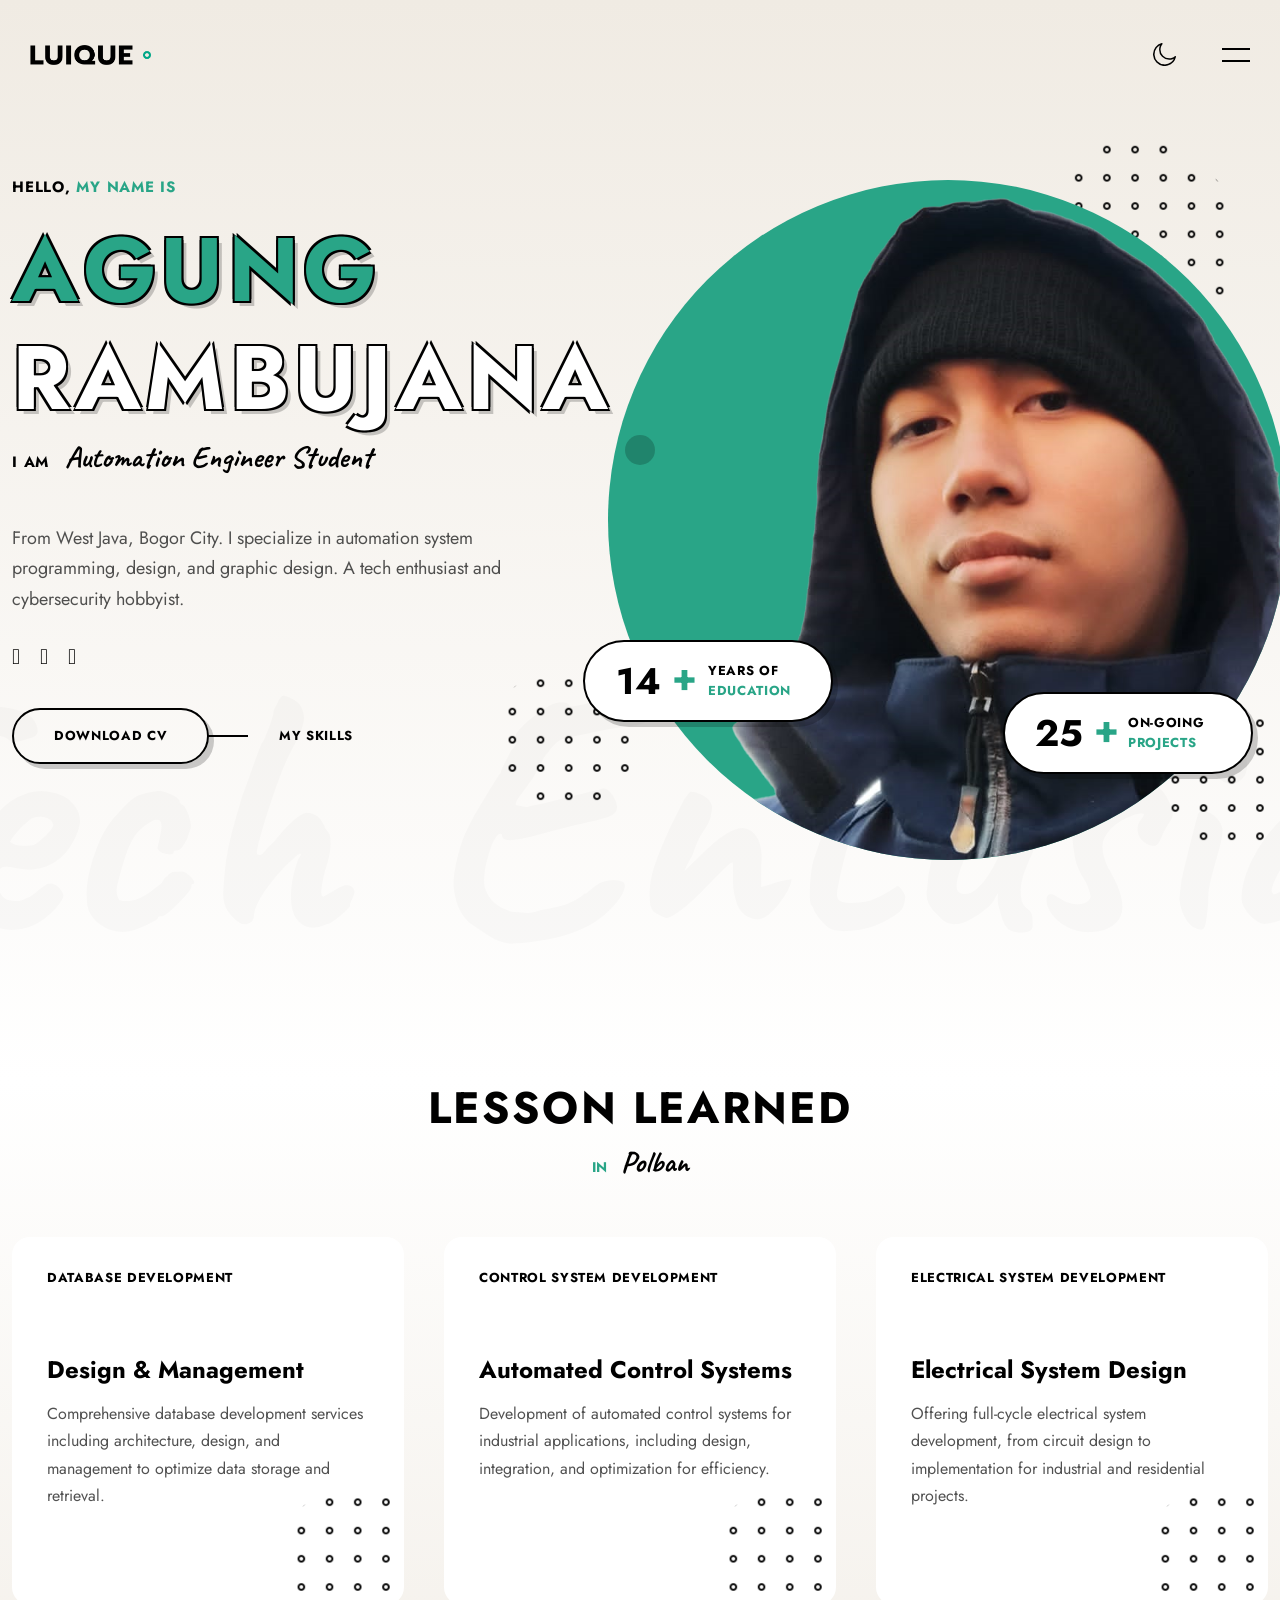
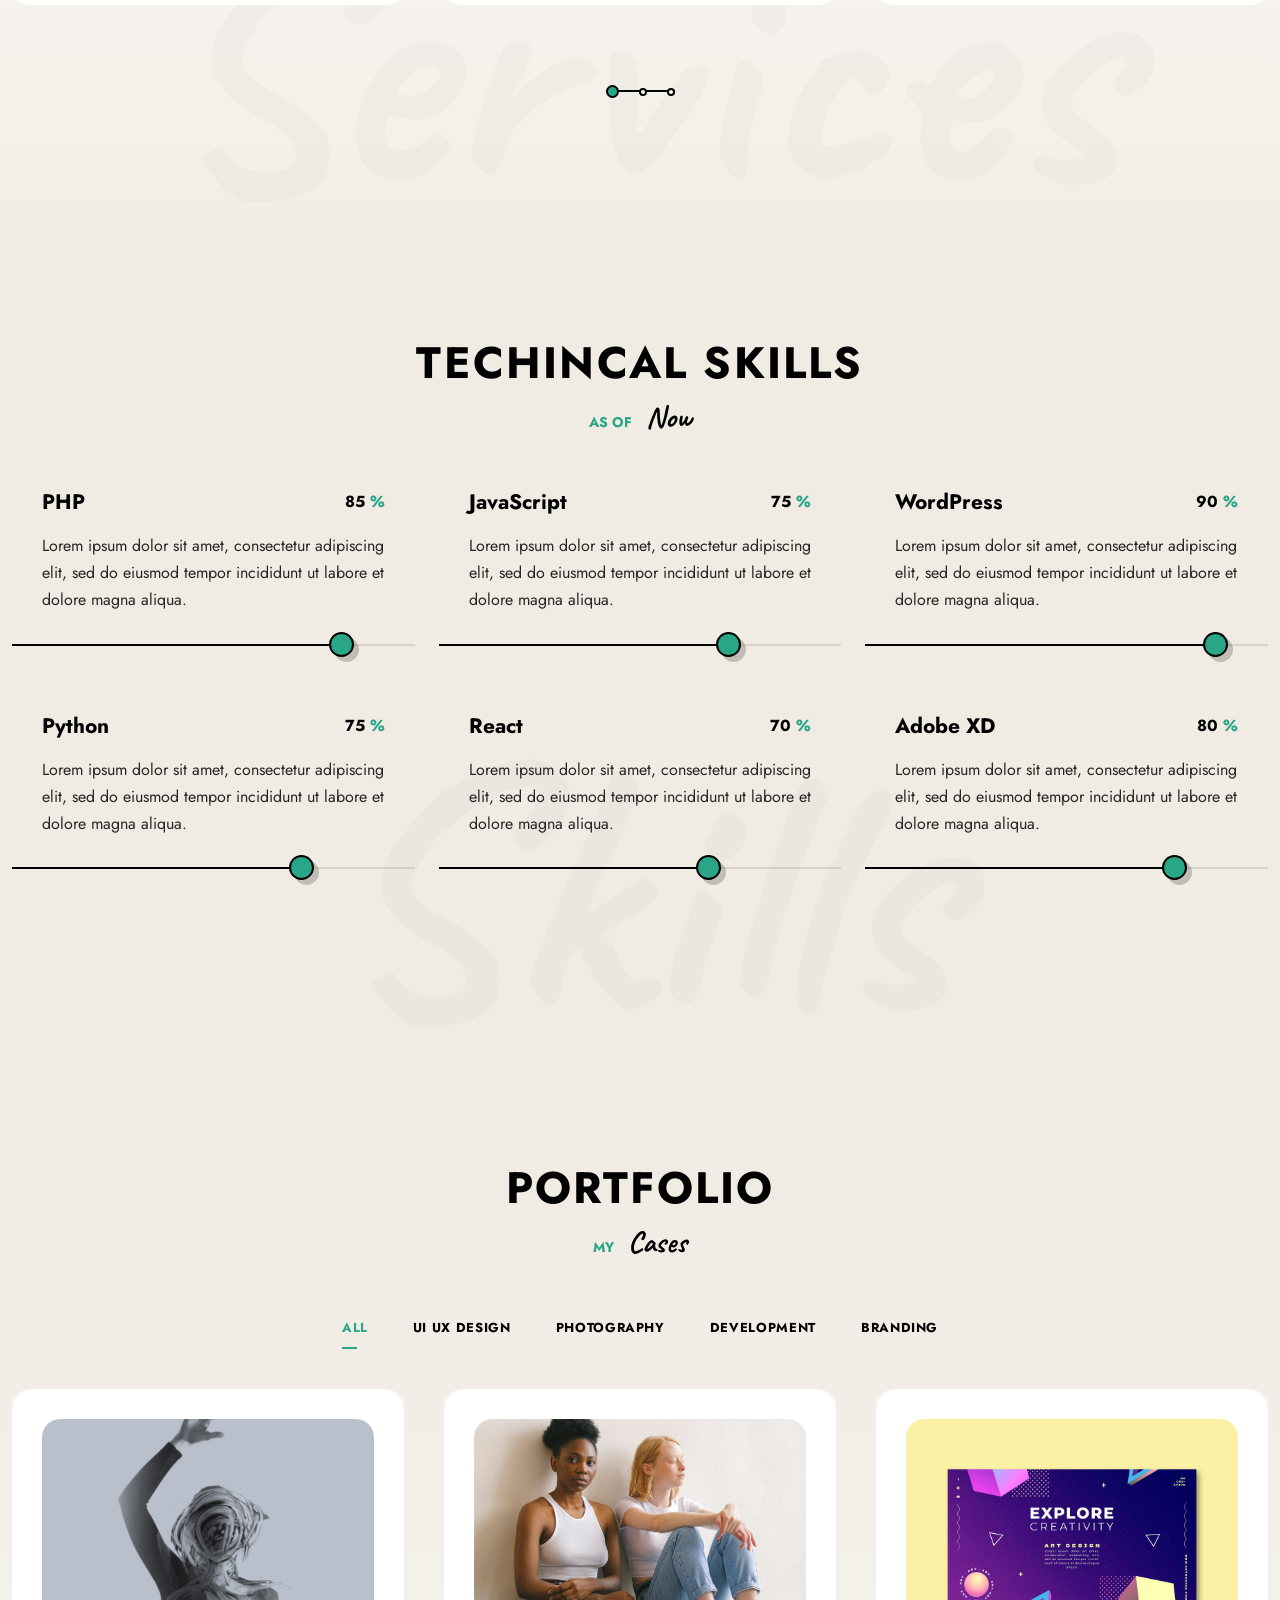
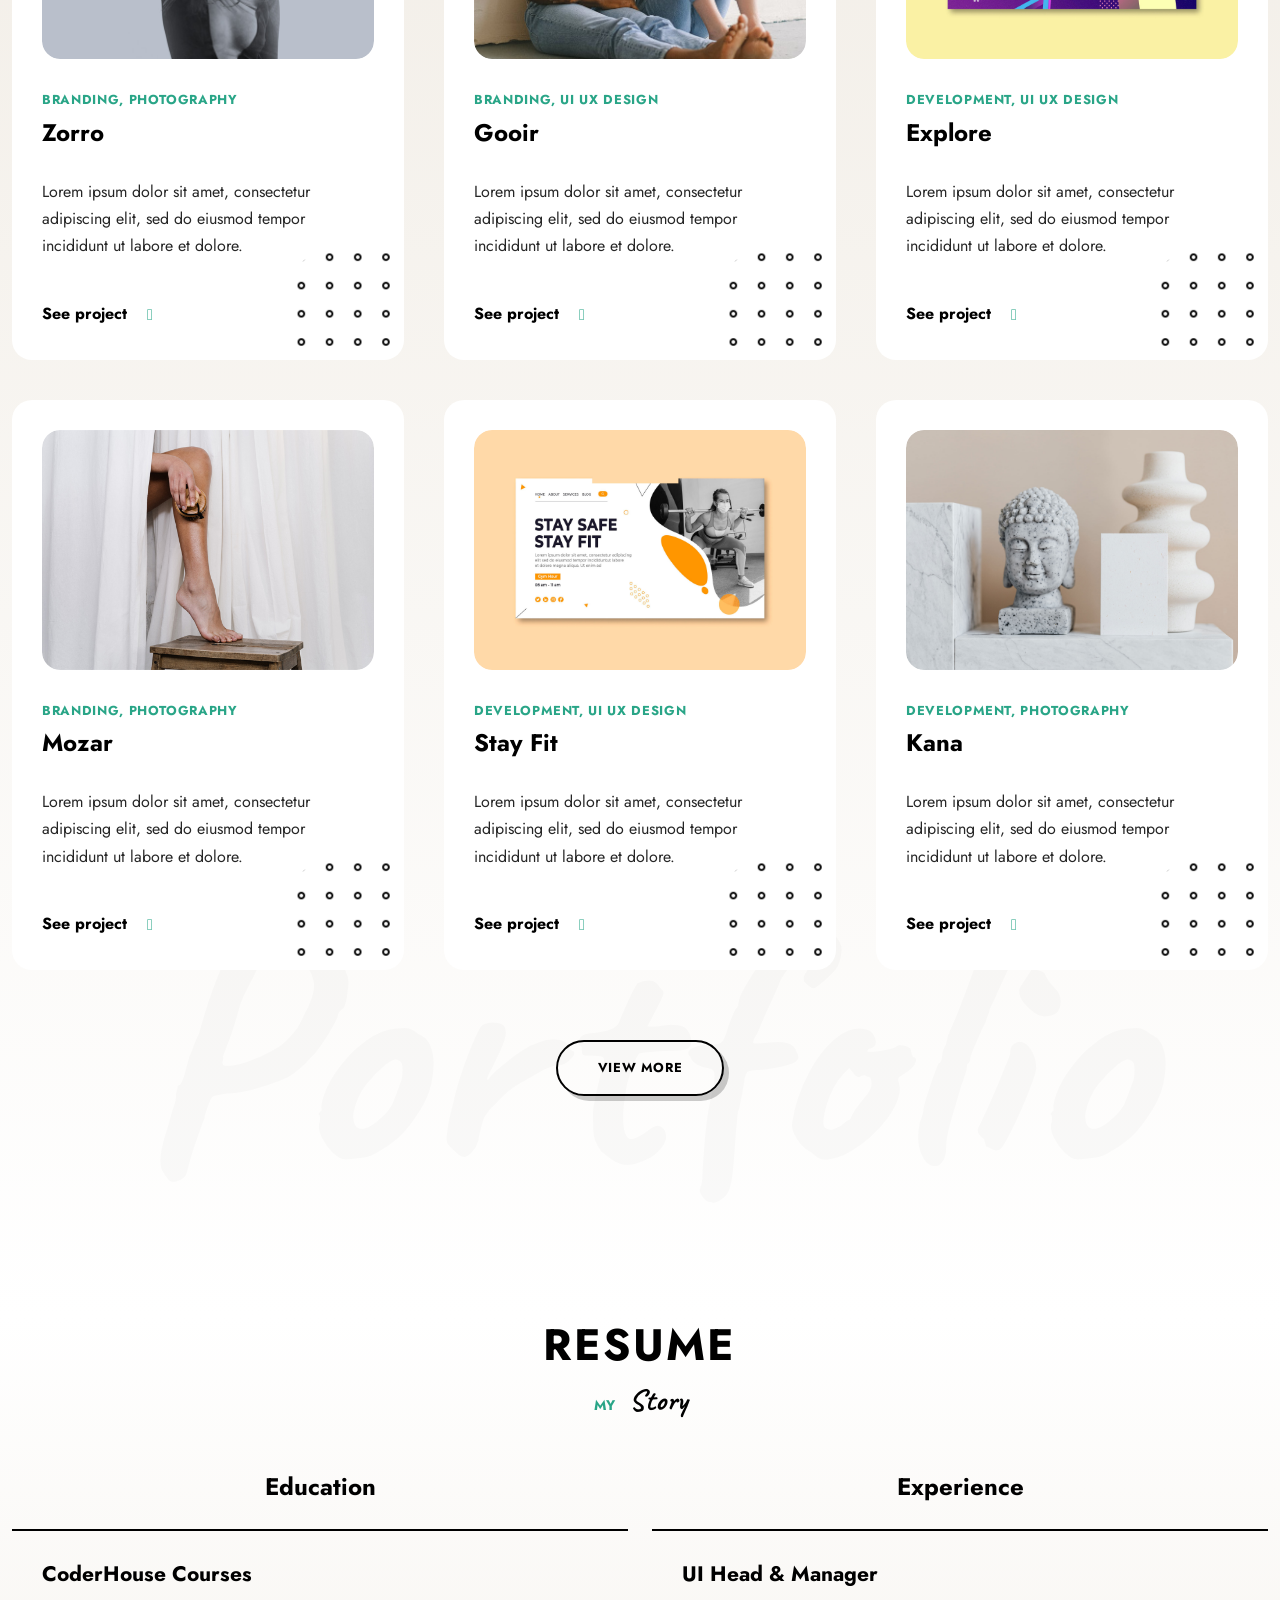
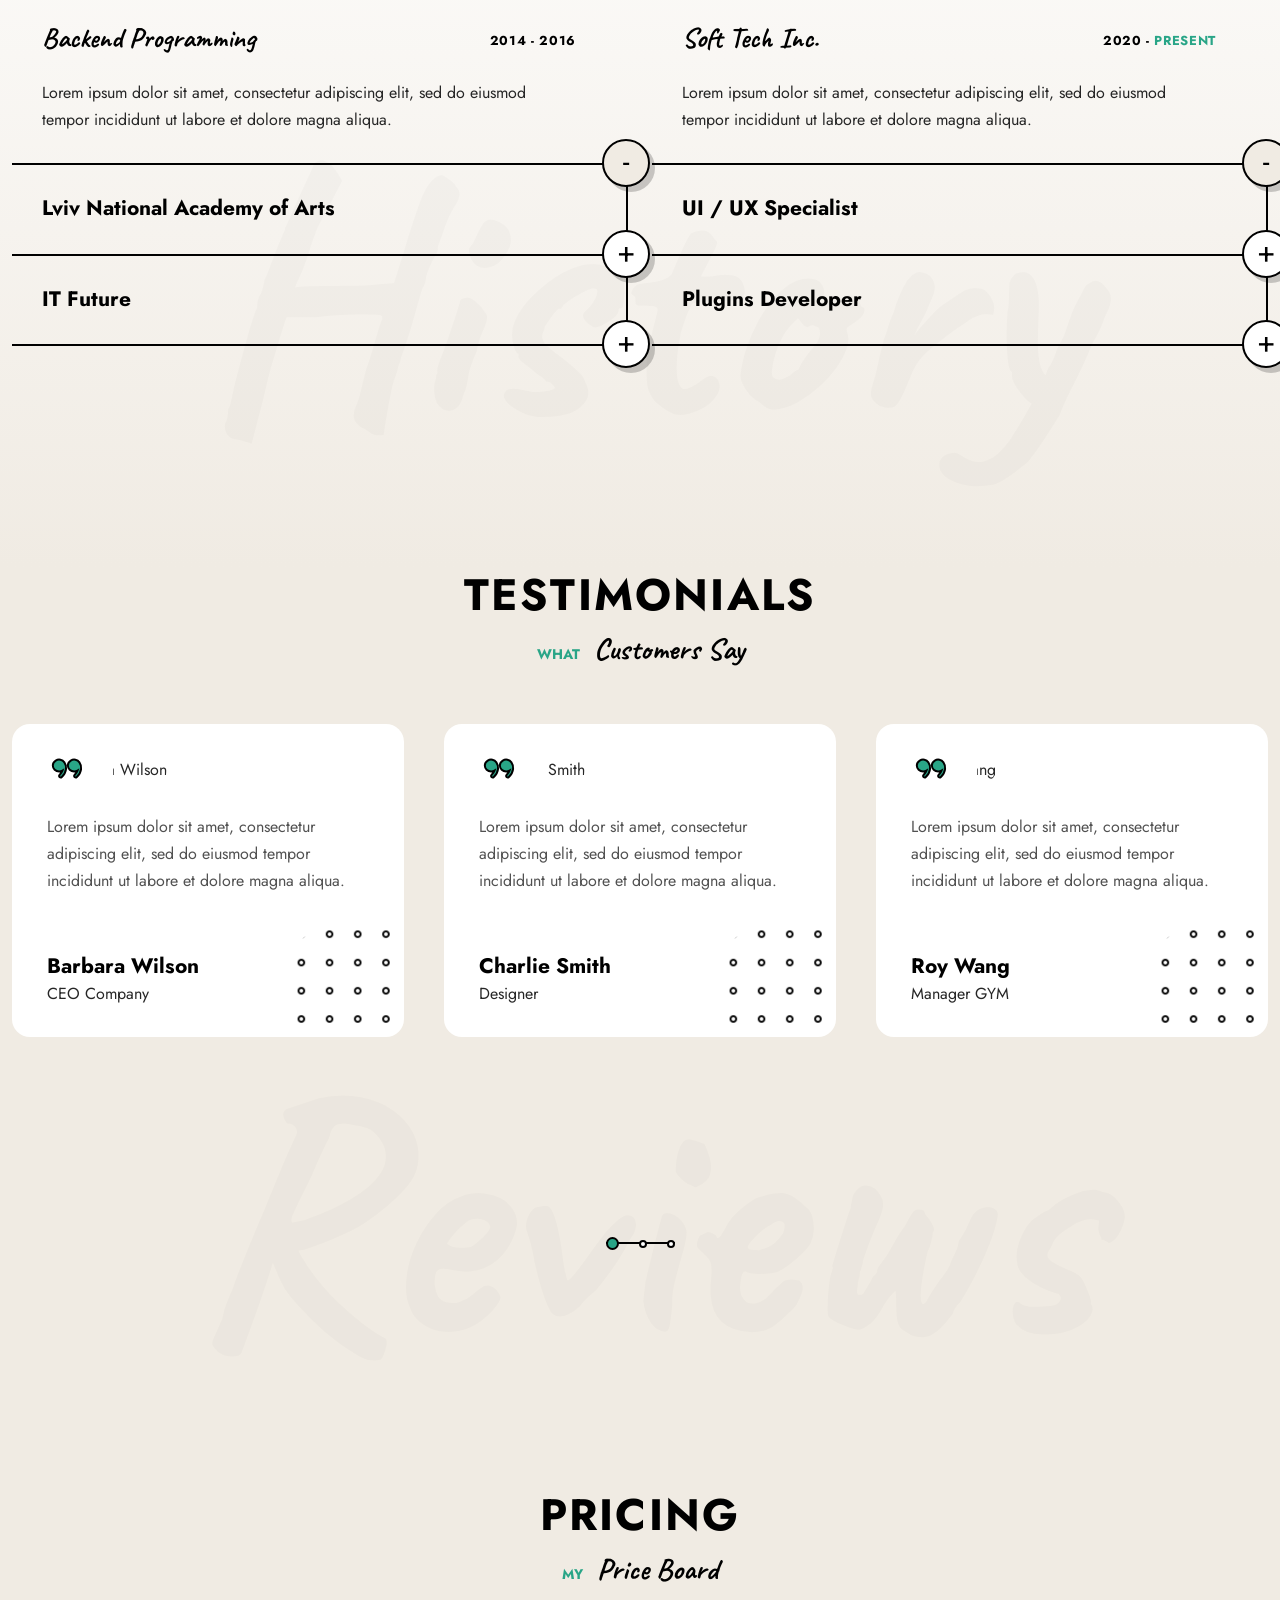
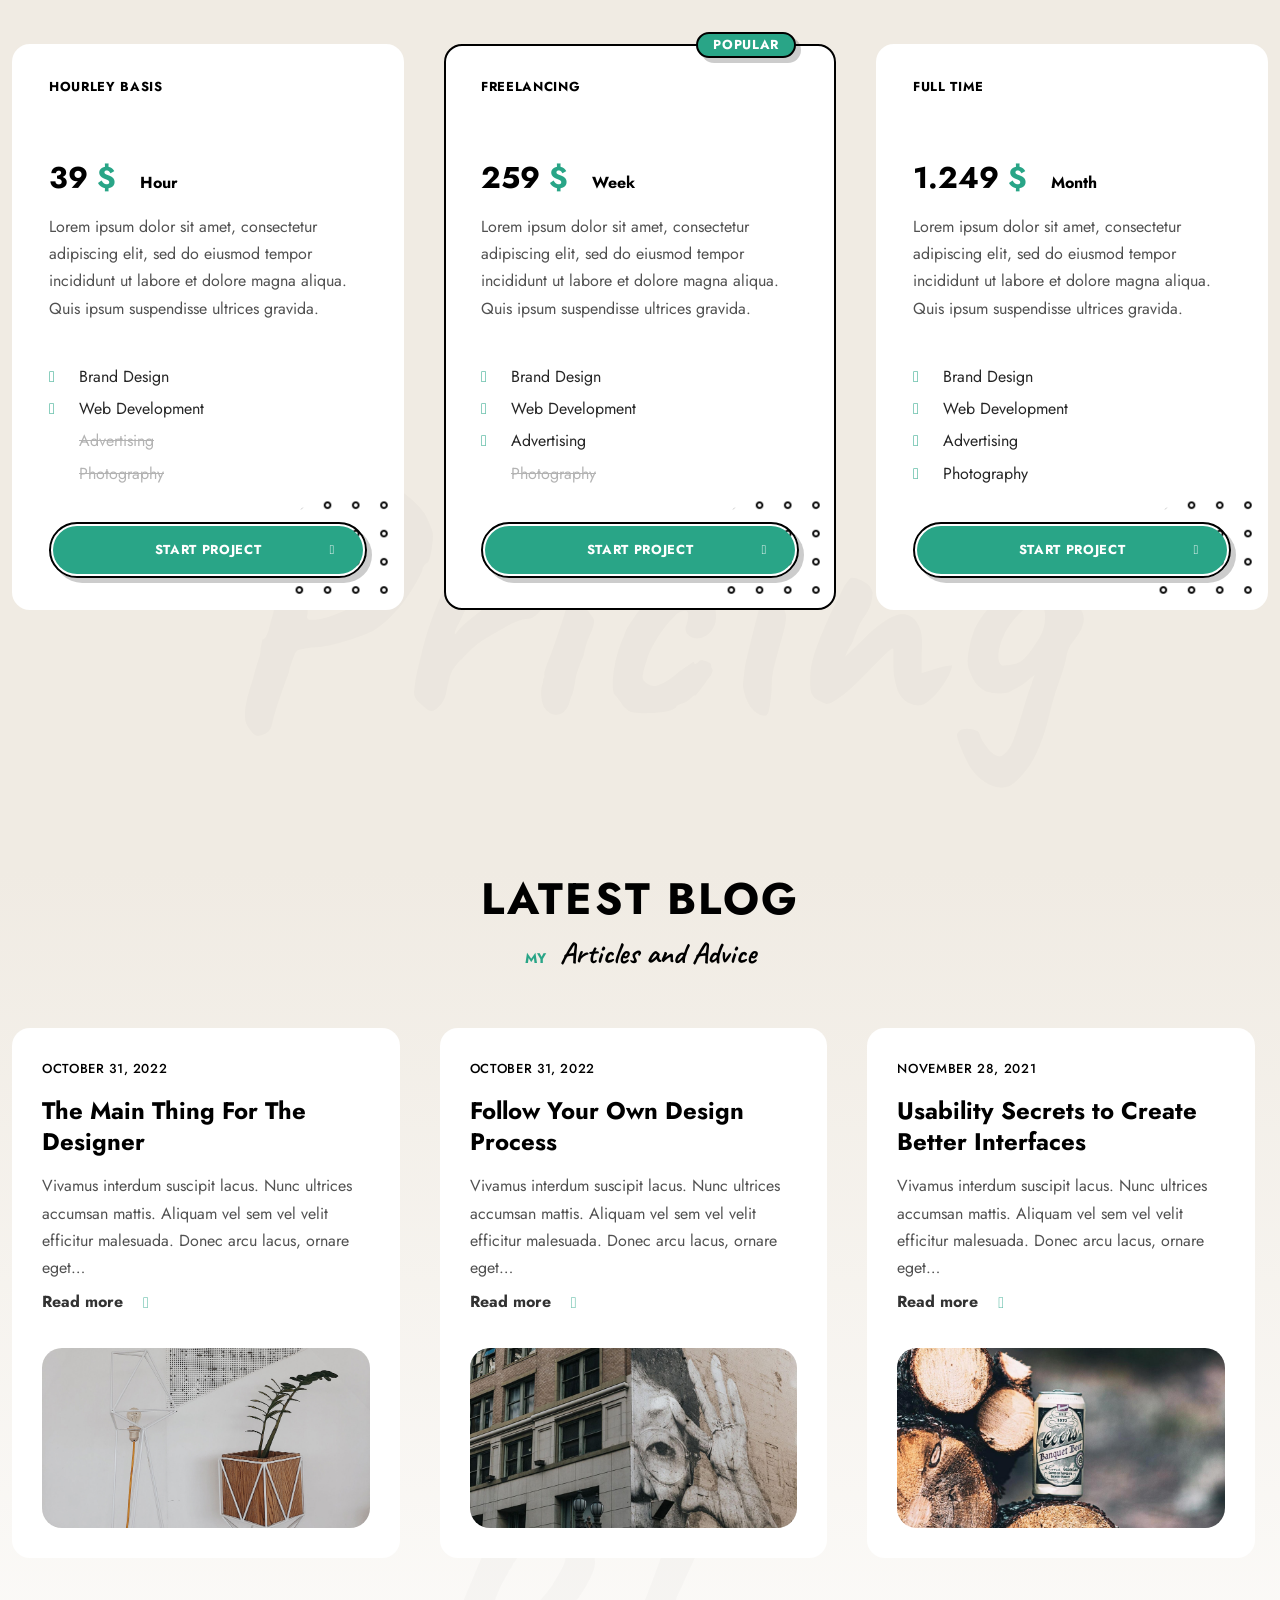
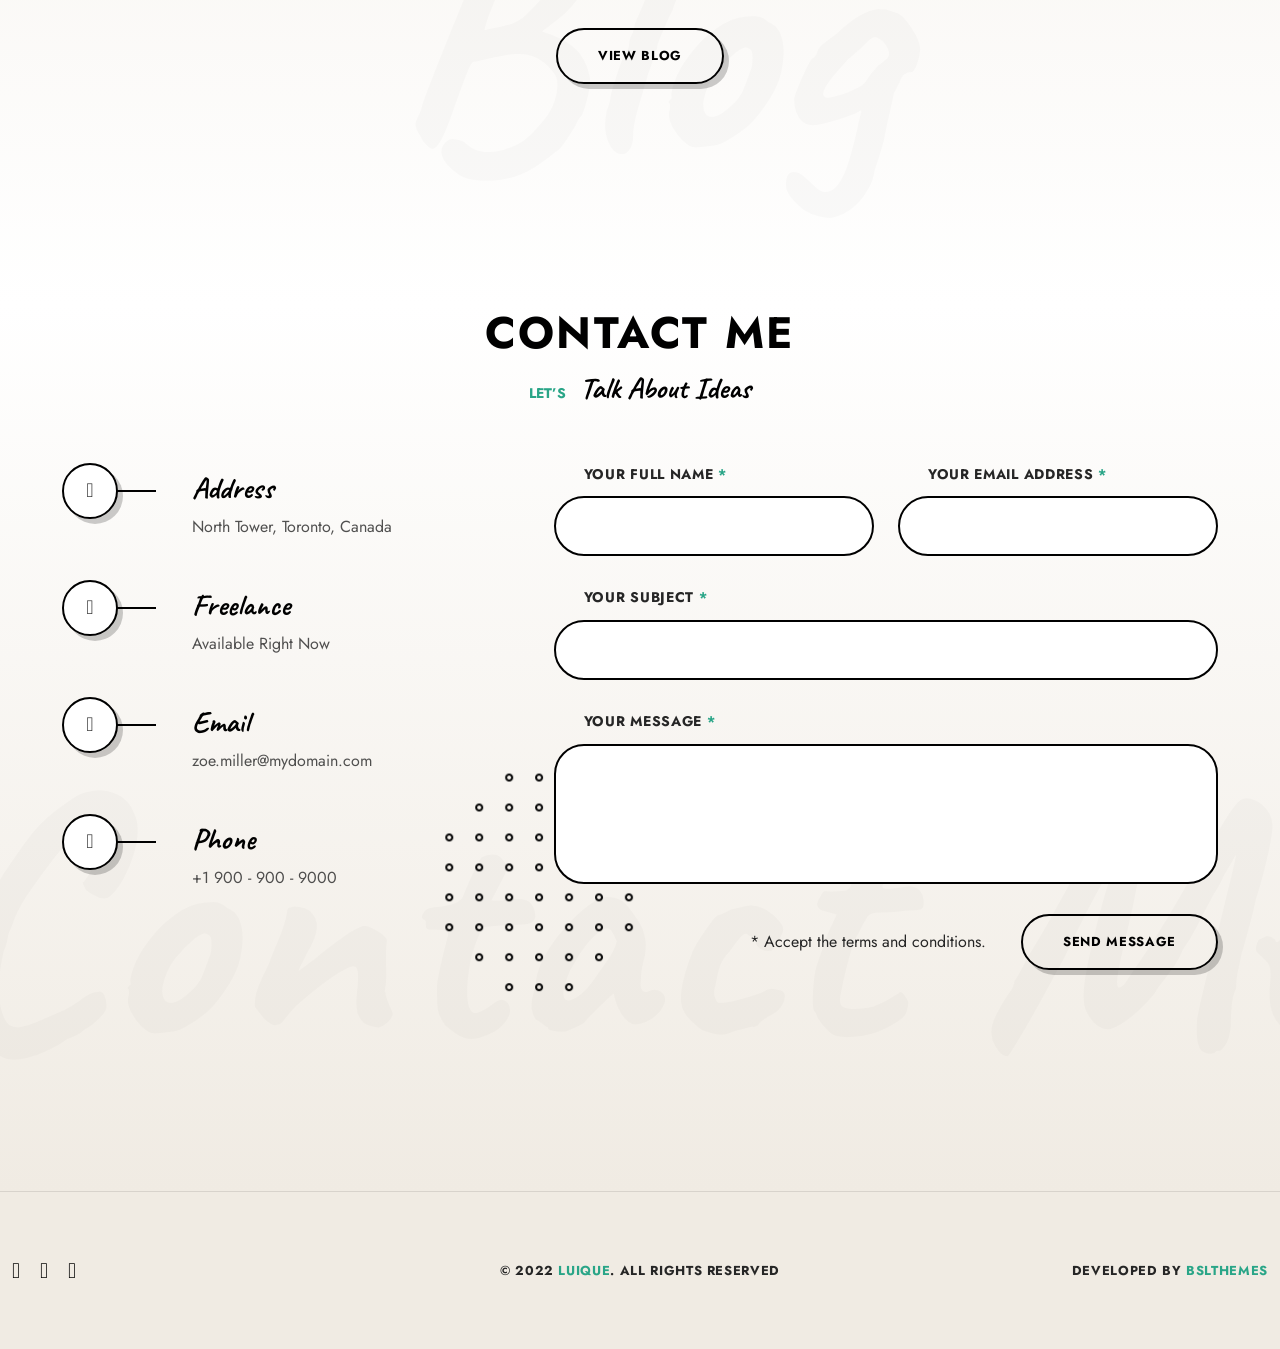
==== commit 66d28b7b: "Lesson-Learned-Section" ====
--- a/index.html
+++ b/index.html
@@ -277,30 +277,29 @@
                                 <div class="swiper-slide">
                                     <div class="services-item">
                                         <div class="lui-subtitle">
-                                            <span> Web Development </span>
+                                            <span> Database Development </span>
                                         </div>
                                         <div class="icon"></div>
                                         <h5 class="lui-title">
-                                            <span> Web Design &amp; Logo </span>
+                                            <span> Design &amp; Management </span>
                                         </h5>
                                         <div class="lui-text">
-                                            <div> Web designers craft the overall vision &amp; plan for a website layout. Professional logo development: Business, Company, or Personal. </div>
-                                        </div>
+                                            <div> Comprehensive database development services including architecture, design, and management to optimize data storage and retrieval. </div>                                        </div>
                                         <div class="image" style="background-image: url(assets/images/pat-2.png);"></div>
                                     </div>
                                 </div>
                                 <div class="swiper-slide">
                                     <div class="services-item">
                                         <div class="lui-subtitle">
-                                            <span> Apps Development </span>
+                                            <span> Control System Development </span>
                                         </div>
                                         <div class="icon"></div>
                                         <h5 class="lui-title">
-                                            <span> iOS &amp; Android </span>
+                                            <span> Automated Control Systems </span>
                                         </h5>
                                         <div class="lui-text">
                                             <div>
-                                                <p>Design Software applications to run on mobile devices. Modern and mobile-ready application that will help you reach all of your marketing.</p>
+                                                <div> Development of automated control systems for industrial applications, including design, integration, and optimization for efficiency. </div>
                                             </div>
                                         </div>
                                         <div class="image" style="background-image: url(assets/images/pat-2.png);"></div>
@@ -309,14 +308,14 @@
                                 <div class="swiper-slide">
                                     <div class="services-item">
                                         <div class="lui-subtitle">
-                                            <span> Game Development </span>
+                                            <span> Electrical System Development </span>
                                         </div>
                                         <div class="icon"></div>
                                         <h5 class="lui-title">
-                                            <span> Unity &amp; Unreal Engine </span>
+                                            <span> Electrical System Design </span>
                                         </h5>
                                         <div class="lui-text">
-                                            <div> Creating games &amp; describes the design, development and release of a game. Developing unique mobile android and ios games. </div>
+                                            <div> Offering full-cycle electrical system development, from circuit design to implementation for industrial and residential projects. </div>
                                         </div>
                                         <div class="image" style="background-image: url(assets/images/pat-2.png);"></div>
                                     </div>
@@ -324,14 +323,14 @@
                                 <div class="swiper-slide">
                                     <div class="services-item">
                                         <div class="lui-subtitle">
-                                            <span> Advertising </span>
+                                            <span> Human Interface Development </span>
                                         </div>
                                         <div class="icon"></div>
                                         <h5 class="lui-title">
-                                            <span> Google Ads </span>
+                                            <span> User Interface &amp; UX Design </span>
                                         </h5>
                                         <div class="lui-text">
-                                            <div> Advertising services include: Google search result pages, gmails, YouTube and other websites participated in Google Ads program. </div>
+                                            <div> Designing intuitive and efficient human interfaces that enhance user experience for software applications and hardware devices. </div>
                                         </div>
                                         <div class="image" style="background-image: url(assets/images/pat-2.png);"></div>
                                     </div>
@@ -339,15 +338,15 @@
                                 <div class="swiper-slide">
                                     <div class="services-item">
                                         <div class="lui-subtitle">
-                                            <span> Music Writing </span>
+                                            <span> Power System Analysis </span>
                                         </div>
                                         <div class="icon"></div>
                                         <h5 class="lui-title">
-                                            <span> Sound Track </span>
+                                            <span> Power System Design &amp; Analysis </span>
                                         </h5>
                                         <div class="lui-text">
                                             <div>
-                                                <p>Music copying, writing, creating, transcription and composition services.</p>
+                                                <div> Comprehensive analysis and design services for power systems, ensuring reliability, efficiency, and safety in energy distribution. </div>
                                             </div>
                                         </div>
                                         <div class="image" style="background-image: url(assets/images/pat-2.png);"></div>
@@ -375,10 +374,10 @@
 
                         <div class="m-titles align-center">
                             <h2 class="m-title splitting-text-anim-1 scroll-animate" data-splitting="words" data-animate="active">
-                                <span> Professional Skills </span>
+                                <span> Techincal Skills </span>
                             </h2>
                             <div class="m-subtitle splitting-text-anim-1 scroll-animate" data-splitting="words" data-animate="active">
-                                <span> my <b>Talent</b> </span>
+                                <span> As of <b>Now</b> </span>
                             </div>
                         </div>
 
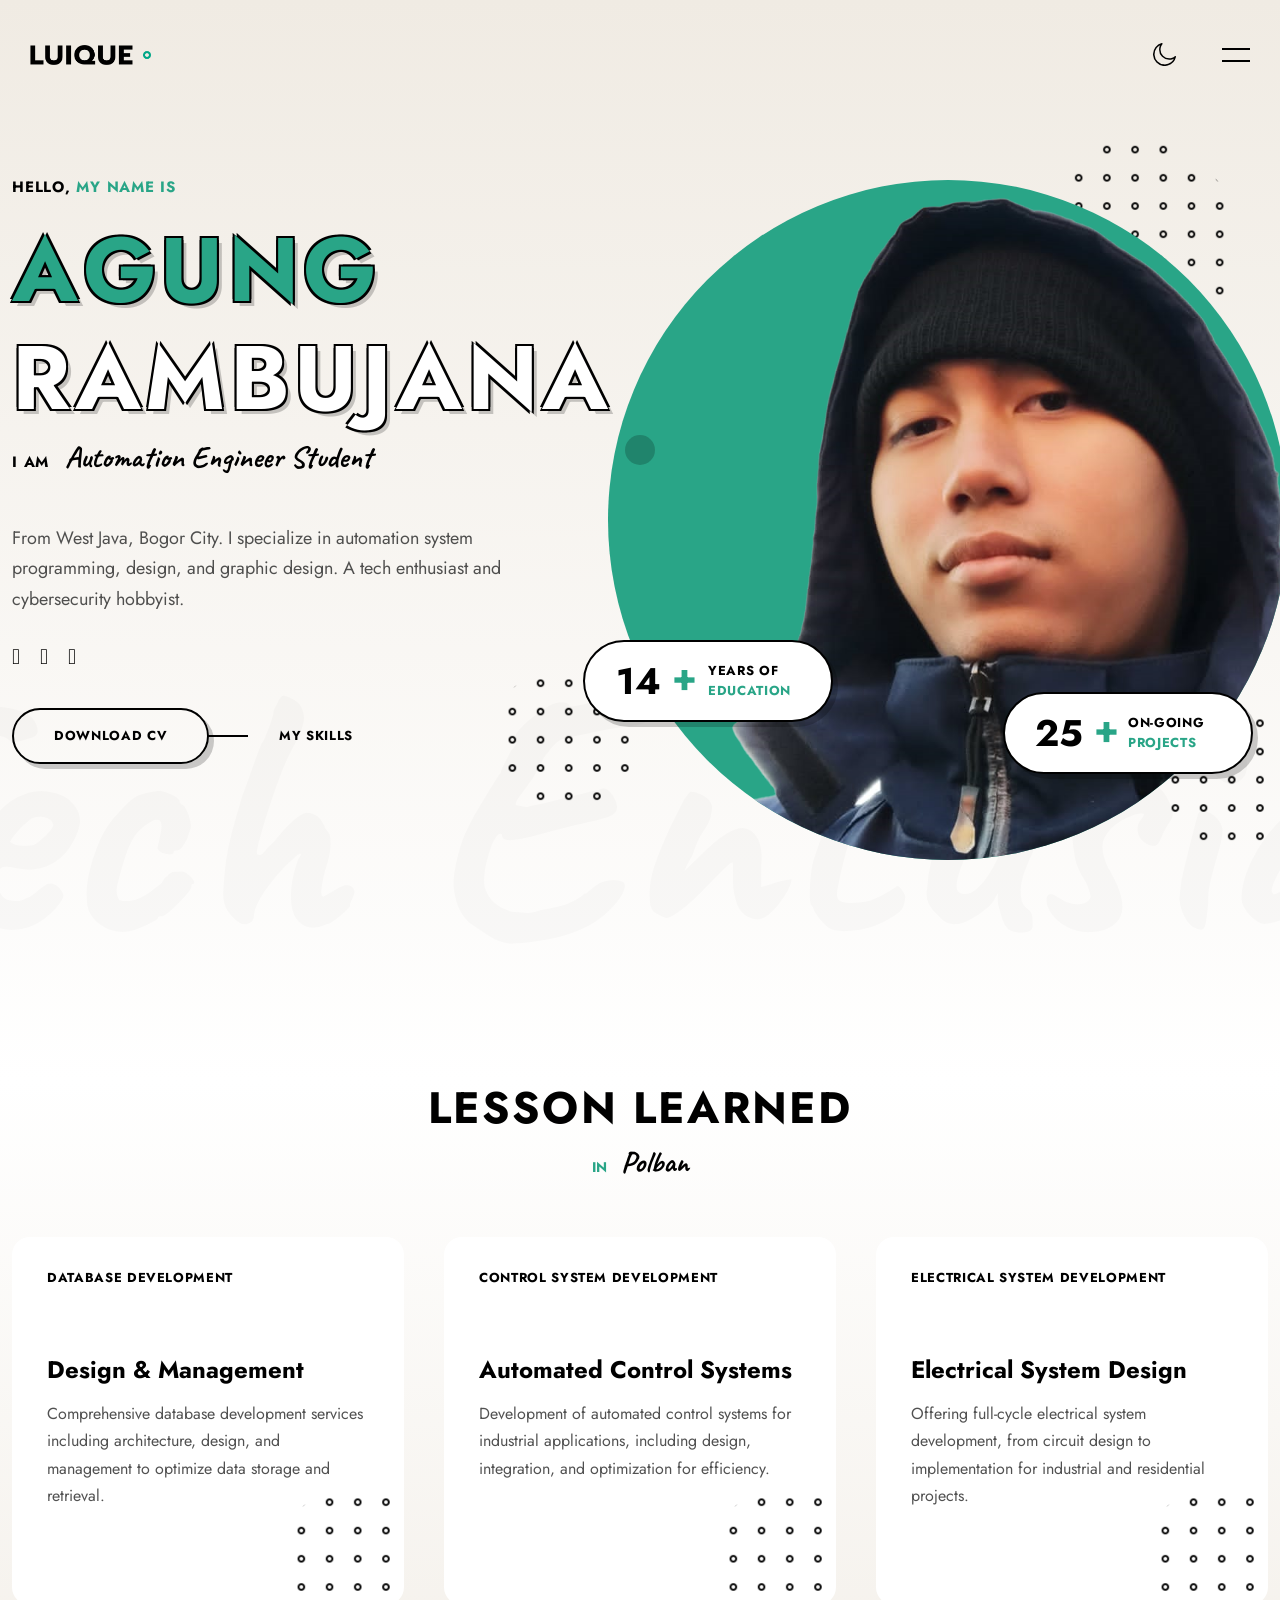
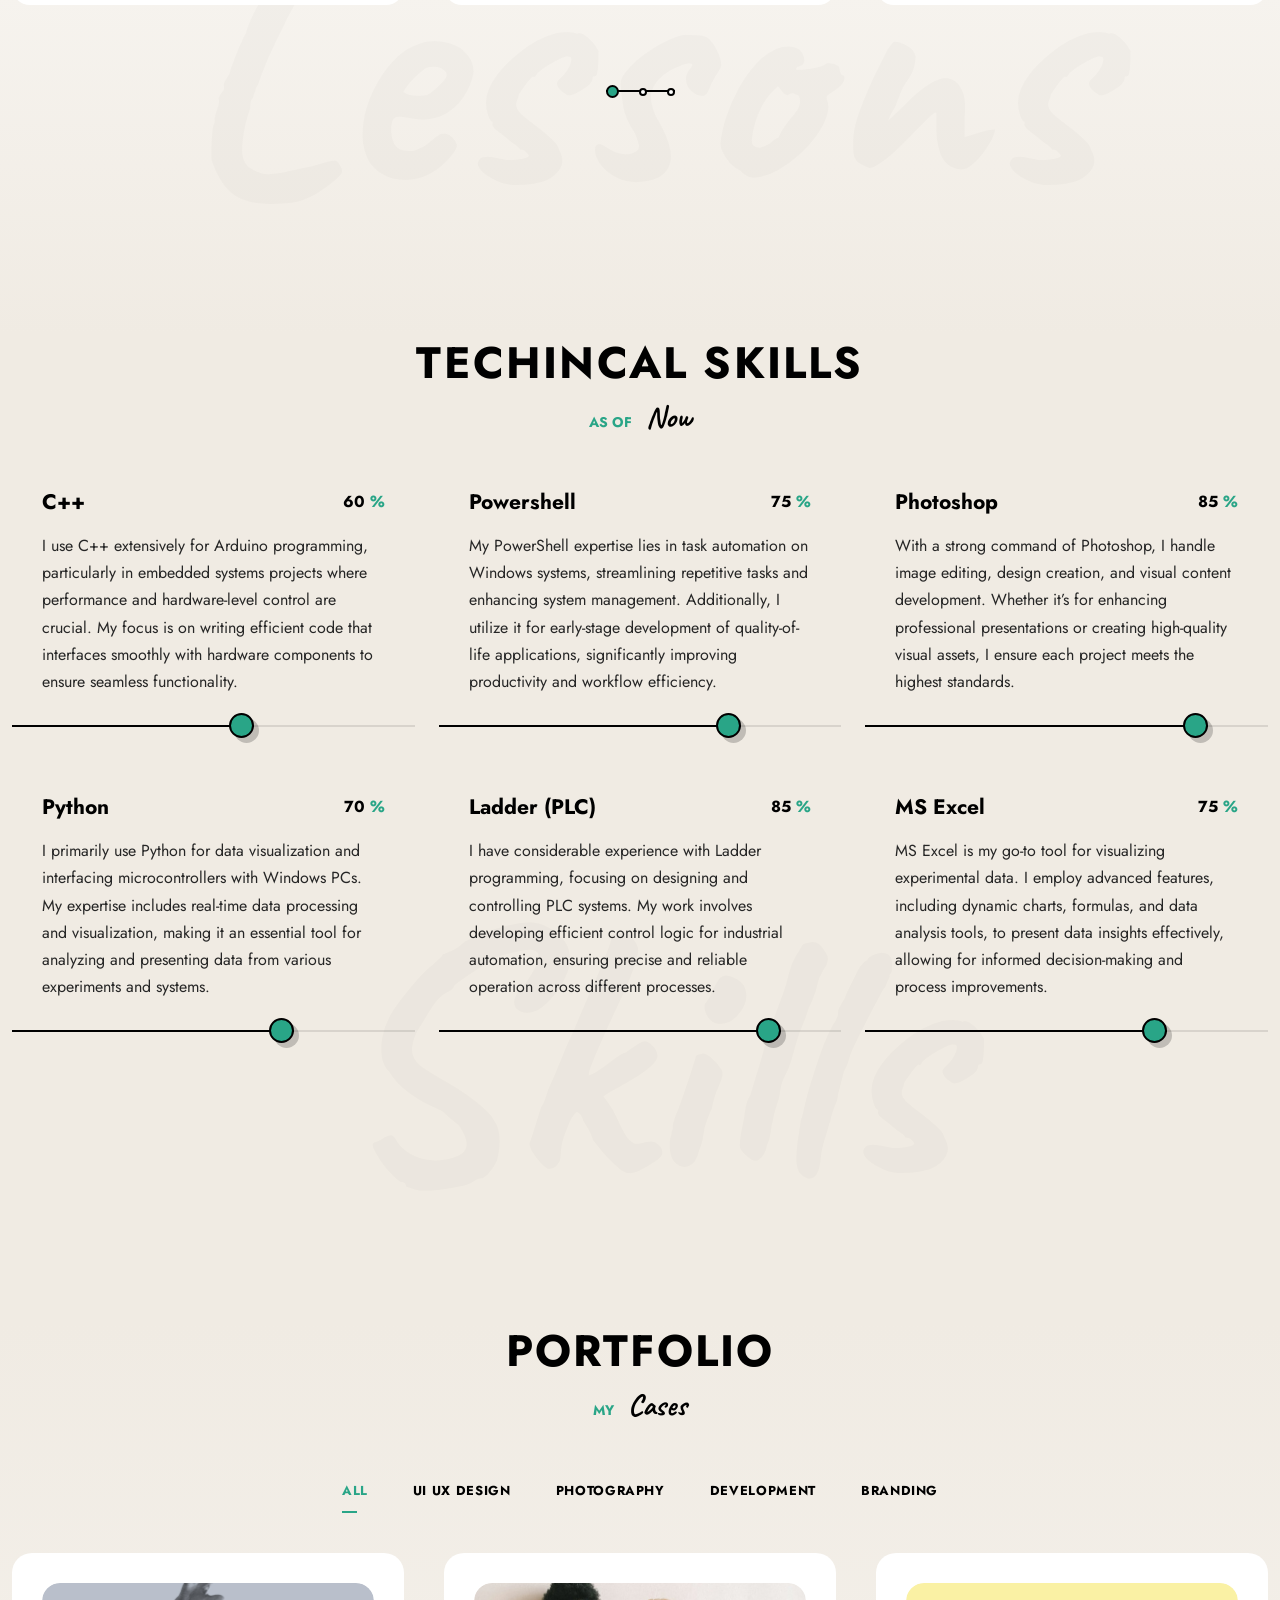
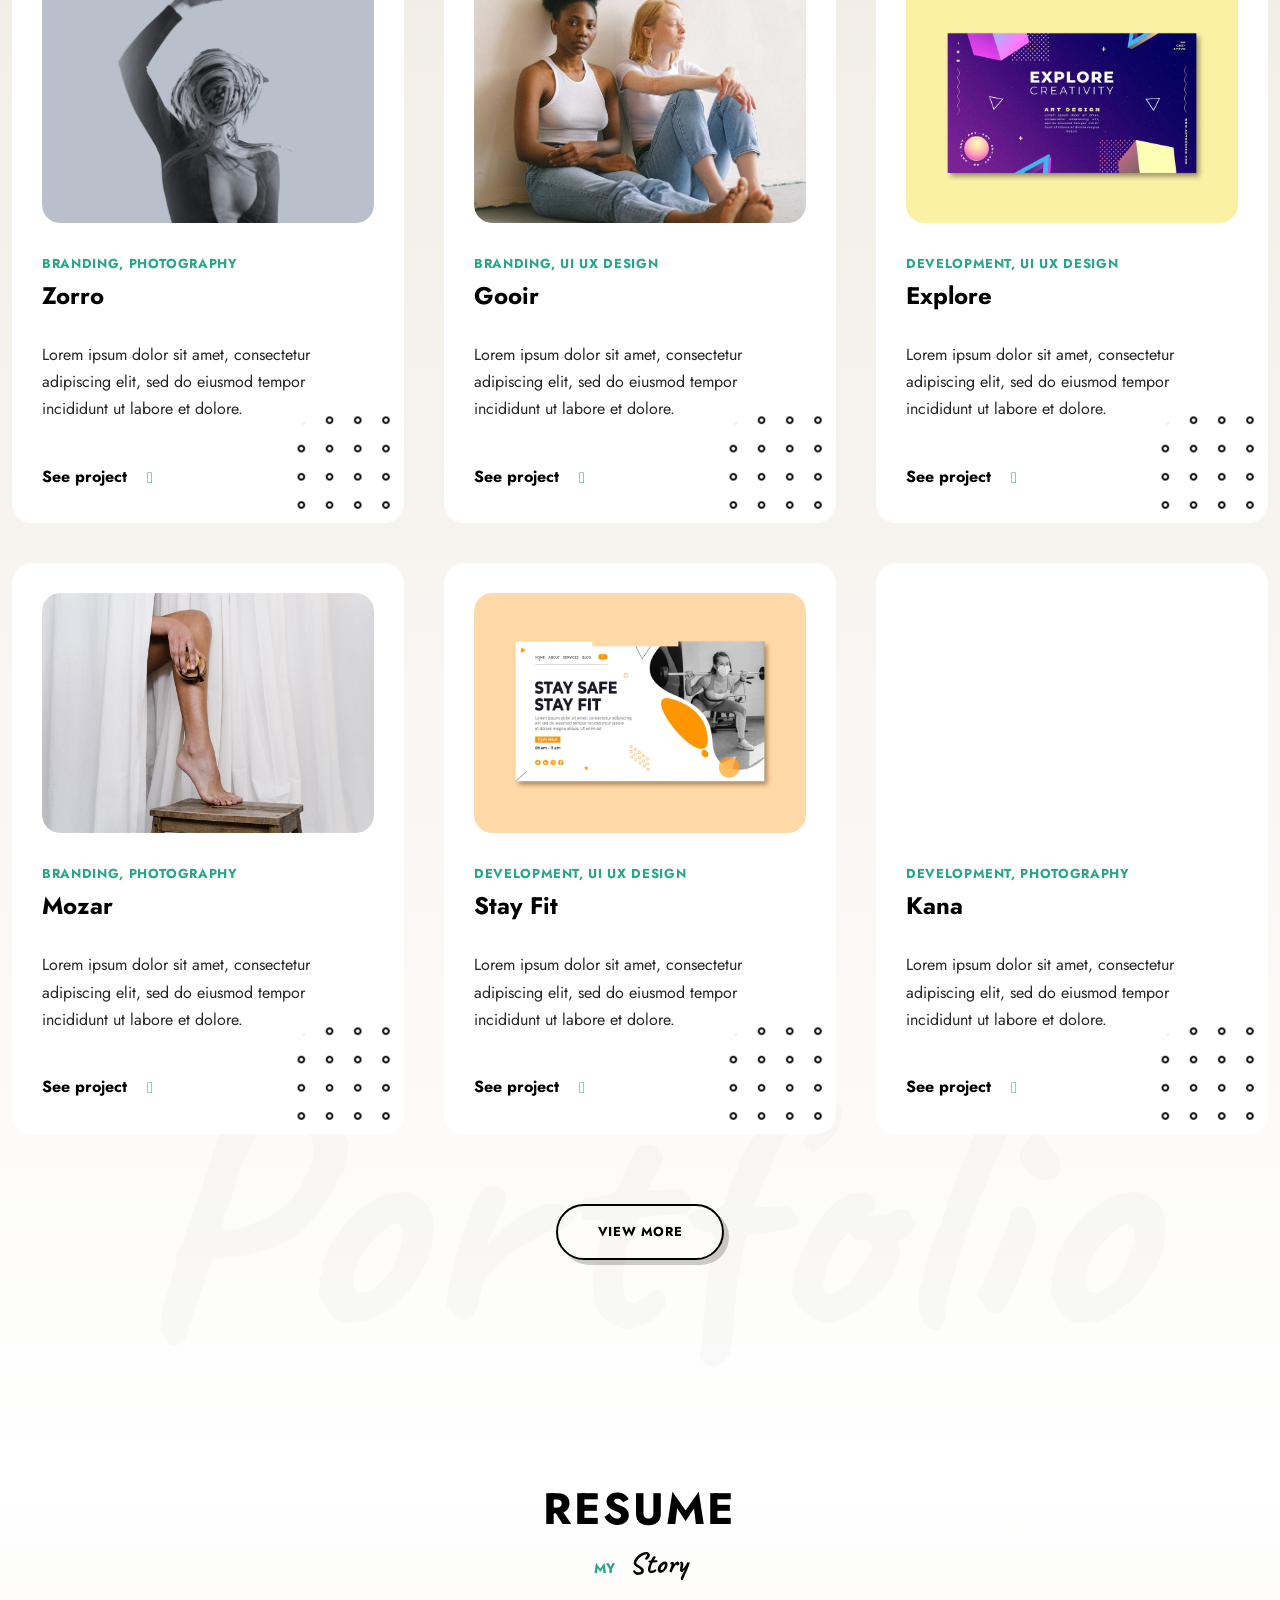
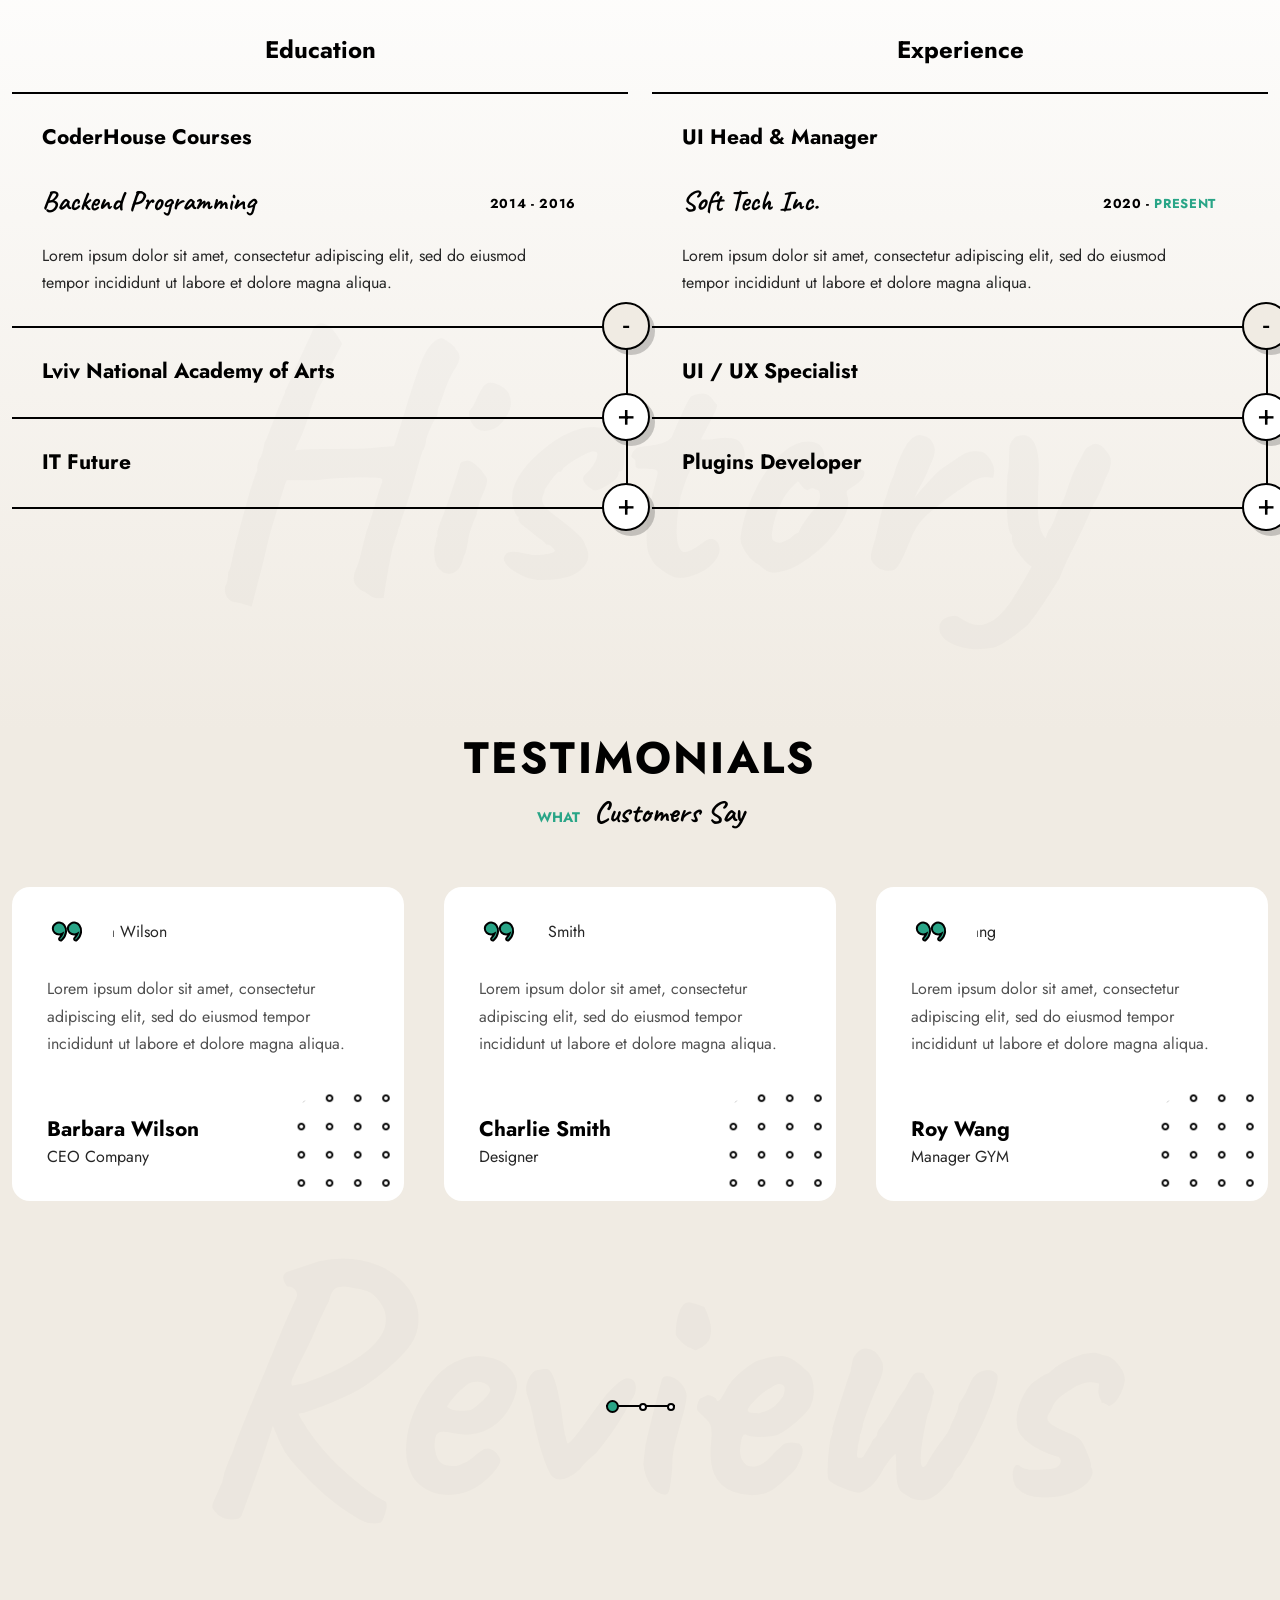
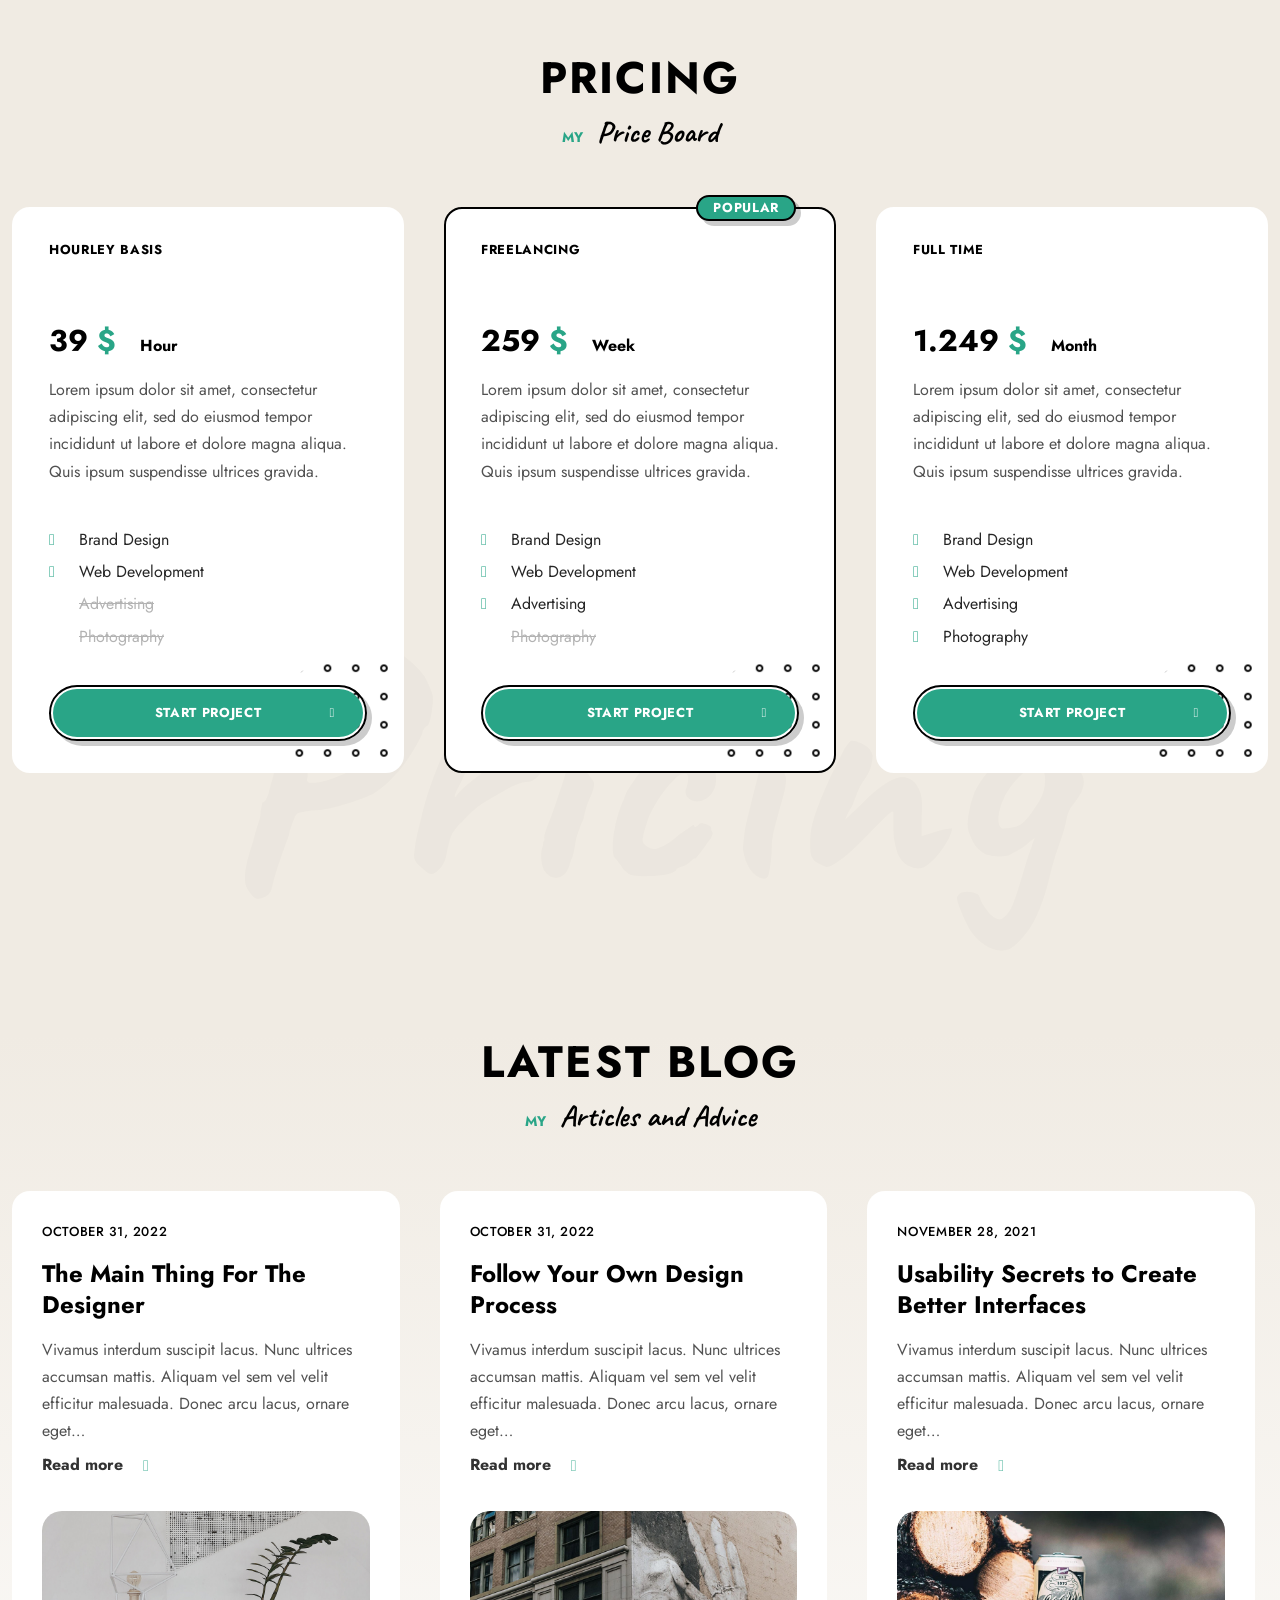
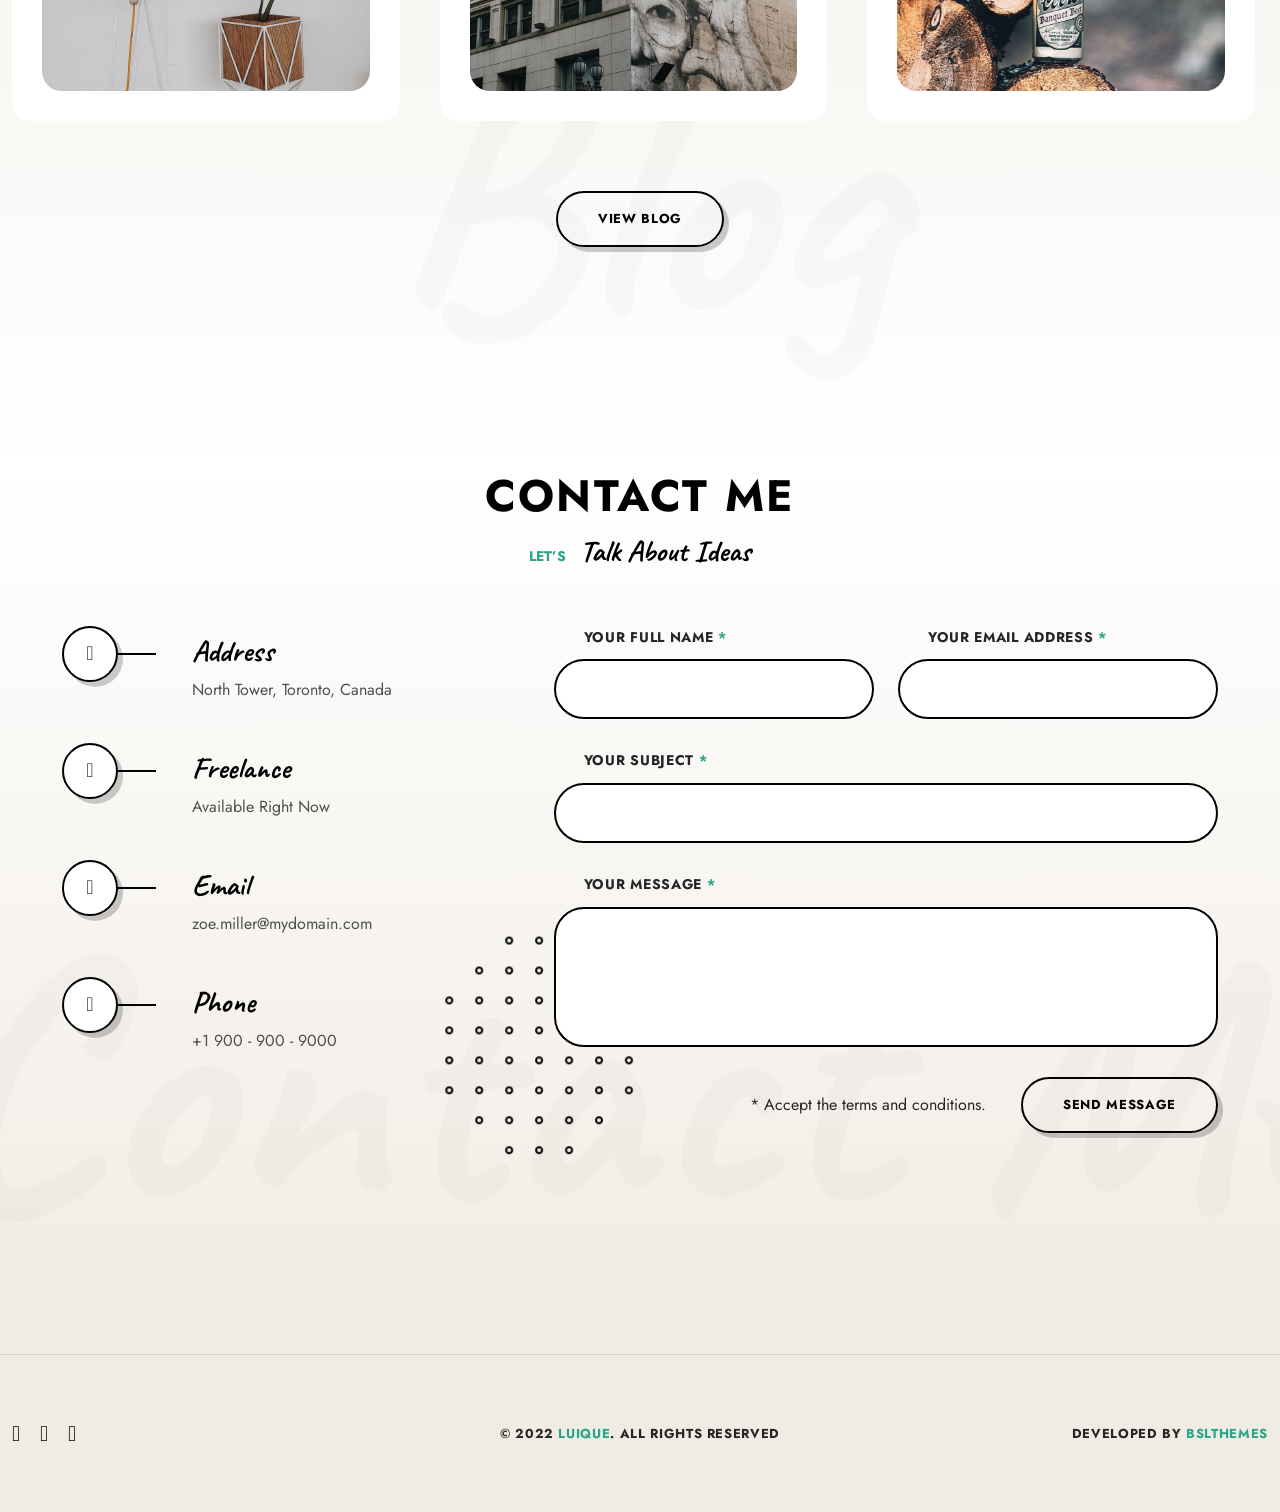
==== commit cb5cec43: "Technical-Skill-section" ====
--- a/index.html
+++ b/index.html
@@ -357,7 +357,7 @@
                         </div>
 
                         <div class="lui-bgtitle">
-                            <span> Services </span>
+                            <span> Lessons</span>
                         </div>
 
                     </div>
@@ -394,20 +394,20 @@
                                 <div class="skills-items">
                                     <div class="skills-item scrolla-element-anim-1 scroll-animate" data-animate="active">
                                         <h6 class="name">
-                                            <span> PHP </span>
+                                            <span> C++ </span>
                                         </h6>
                                         <div class="text">
                                             <div>
-                                                <p>Lorem ipsum dolor sit amet, consectetur adipiscing elit, sed do eiusmod tempor incididunt ut labore et dolore magna aliqua.</p>
+                                                <p>I use C++ extensively for Arduino programming, particularly in embedded systems projects where performance and hardware-level control are crucial. My focus is on writing efficient code that interfaces smoothly with hardware components to ensure seamless functionality.</p>
                                             </div>
                                         </div>
                                         <div class="dots">
-                                            <div class="dot" style="width: 85%;">
+                                            <div class="dot" style="width: 60%;">
                                                 <span></span>
                                             </div>
                                         </div>
                                         <div class="value">
-                                            <span class="num">85 <span>%</span>
+                                            <span class="num">60 <span>%</span>
                                             </span>
                                         </div>
                                     </div>
@@ -417,7 +417,32 @@
                                         </h6>
                                         <div class="text">
                                             <div>
-                                                <p>Lorem ipsum dolor sit amet, consectetur adipiscing elit, sed do eiusmod tempor incididunt ut labore et dolore magna aliqua.</p>
+                                                <p>I primarily use Python for data visualization and interfacing microcontrollers with Windows PCs. My expertise includes real-time data processing and visualization, making it an essential tool for analyzing and presenting data from various experiments and systems.</p>
+                                            </div>
+                                        </div>
+                                        <div class="dots">
+                                            <div class="dot" style="width: 70%;">
+                                                <span></span>
+                                            </div>
+                                        </div>
+                                        <div class="value">
+                                            <span class="num">70 <span>%</span>
+                                            </span>
+                                        </div>
+                                    </div>
+                                </div>
+
+                            </div>
+                            <div class="col-xs-12 col-sm-6 col-md-4 col-lg-4">
+
+                                <div class="skills-items">
+                                    <div class="skills-item scrolla-element-anim-1 scroll-animate" data-animate="active">
+                                        <h6 class="name">
+                                            <span> Powershell </span>
+                                        </h6>
+                                        <div class="text">
+                                            <div>
+                                                <p>My PowerShell expertise lies in task automation on Windows systems, streamlining repetitive tasks and enhancing system management. Additionally, I utilize it for early-stage development of quality-of-life applications, significantly improving productivity and workflow efficiency.</p>
                                             </div>
                                         </div>
                                         <div class="dots">
@@ -430,6 +455,25 @@
                                             </span>
                                         </div>
                                     </div>
+                                    <div class="skills-item scrolla-element-anim-1 scroll-animate" data-animate="active">
+                                        <h6 class="name">
+                                            <span> Ladder (PLC) </span>
+                                        </h6>
+                                        <div class="text">
+                                            <div>
+                                                <p>I have considerable experience with Ladder programming, focusing on designing and controlling PLC systems. My work involves developing efficient control logic for industrial automation, ensuring precise and reliable operation across different processes.</p>
+                                            </div>
+                                        </div>
+                                        <div class="dots">
+                                            <div class="dot" style="width: 85%;">
+                                                <span></span>
+                                            </div>
+                                        </div>
+                                        <div class="value">
+                                            <span class="num">85 <span>%</span>
+                                            </span>
+                                        </div>
+                                    </div>
                                 </div>
 
                             </div>
@@ -438,11 +482,30 @@
                                 <div class="skills-items">
                                     <div class="skills-item scrolla-element-anim-1 scroll-animate" data-animate="active">
                                         <h6 class="name">
-                                            <span> JavaScript </span>
+                                            <span> Photoshop </span>
                                         </h6>
                                         <div class="text">
                                             <div>
-                                                <p>Lorem ipsum dolor sit amet, consectetur adipiscing elit, sed do eiusmod tempor incididunt ut labore et dolore magna aliqua.</p>
+                                                <p>With a strong command of Photoshop, I handle image editing, design creation, and visual content development. Whether it’s for enhancing professional presentations or creating high-quality visual assets, I ensure each project meets the highest standards.</p>
+                                            </div>
+                                        </div>
+                                        <div class="dots">
+                                            <div class="dot" style="width: 85%;">
+                                                <span></span>
+                                            </div>
+                                        </div>
+                                        <div class="value">
+                                            <span class="num">85 <span>%</span>
+                                            </span>
+                                        </div>
+                                    </div>
+                                    <div class="skills-item scrolla-element-anim-1 scroll-animate" data-animate="active">
+                                        <h6 class="name">
+                                            <span> MS Excel </span>
+                                        </h6>
+                                        <div class="text">
+                                            <div>
+                                                <p>MS Excel is my go-to tool for visualizing experimental data. I employ advanced features, including dynamic charts, formulas, and data analysis tools, to present data insights effectively, allowing for informed decision-making and process improvements.</p>
                                             </div>
                                         </div>
                                         <div class="dots">
@@ -452,69 +515,6 @@
                                         </div>
                                         <div class="value">
                                             <span class="num">75 <span>%</span>
-                                            </span>
-                                        </div>
-                                    </div>
-                                    <div class="skills-item scrolla-element-anim-1 scroll-animate" data-animate="active">
-                                        <h6 class="name">
-                                            <span> React </span>
-                                        </h6>
-                                        <div class="text">
-                                            <div>
-                                                <p>Lorem ipsum dolor sit amet, consectetur adipiscing elit, sed do eiusmod tempor incididunt ut labore et dolore magna aliqua.</p>
-                                            </div>
-                                        </div>
-                                        <div class="dots">
-                                            <div class="dot" style="width: 70%;">
-                                                <span></span>
-                                            </div>
-                                        </div>
-                                        <div class="value">
-                                            <span class="num">70 <span>%</span>
-                                            </span>
-                                        </div>
-                                    </div>
-                                </div>
-
-                            </div>
-                            <div class="col-xs-12 col-sm-6 col-md-4 col-lg-4">
-
-                                <div class="skills-items">
-                                    <div class="skills-item scrolla-element-anim-1 scroll-animate" data-animate="active">
-                                        <h6 class="name">
-                                            <span> WordPress </span>
-                                        </h6>
-                                        <div class="text">
-                                            <div>
-                                                <p>Lorem ipsum dolor sit amet, consectetur adipiscing elit, sed do eiusmod tempor incididunt ut labore et dolore magna aliqua.</p>
-                                            </div>
-                                        </div>
-                                        <div class="dots">
-                                            <div class="dot" style="width: 90%;">
-                                                <span></span>
-                                            </div>
-                                        </div>
-                                        <div class="value">
-                                            <span class="num">90 <span>%</span>
-                                            </span>
-                                        </div>
-                                    </div>
-                                    <div class="skills-item scrolla-element-anim-1 scroll-animate" data-animate="active">
-                                        <h6 class="name">
-                                            <span> Adobe XD </span>
-                                        </h6>
-                                        <div class="text">
-                                            <div>
-                                                <p>Lorem ipsum dolor sit amet, consectetur adipiscing elit, sed do eiusmod tempor incididunt ut labore et dolore magna aliqua.</p>
-                                            </div>
-                                        </div>
-                                        <div class="dots">
-                                            <div class="dot" style="width: 80%;">
-                                                <span></span>
-                                            </div>
-                                        </div>
-                                        <div class="value">
-                                            <span class="num">80 <span>%</span>
                                             </span>
                                         </div>
                                     </div>
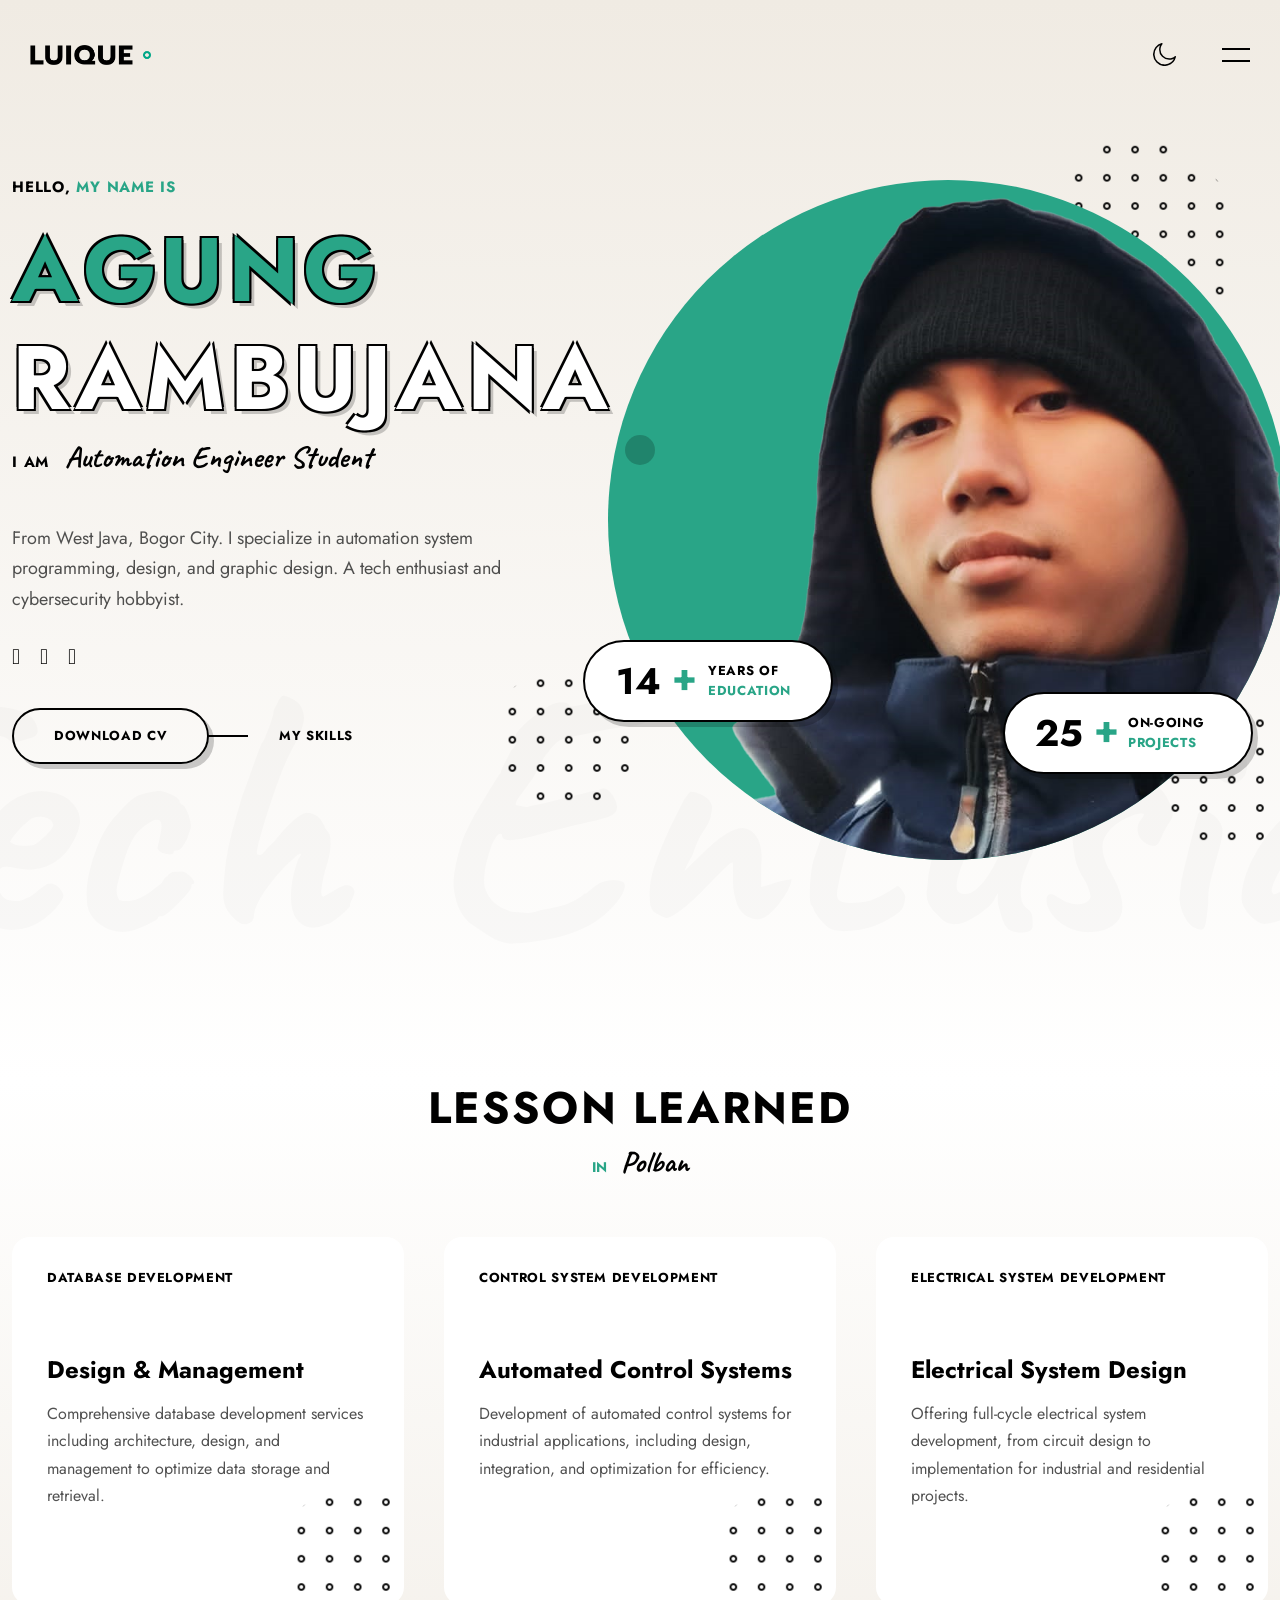
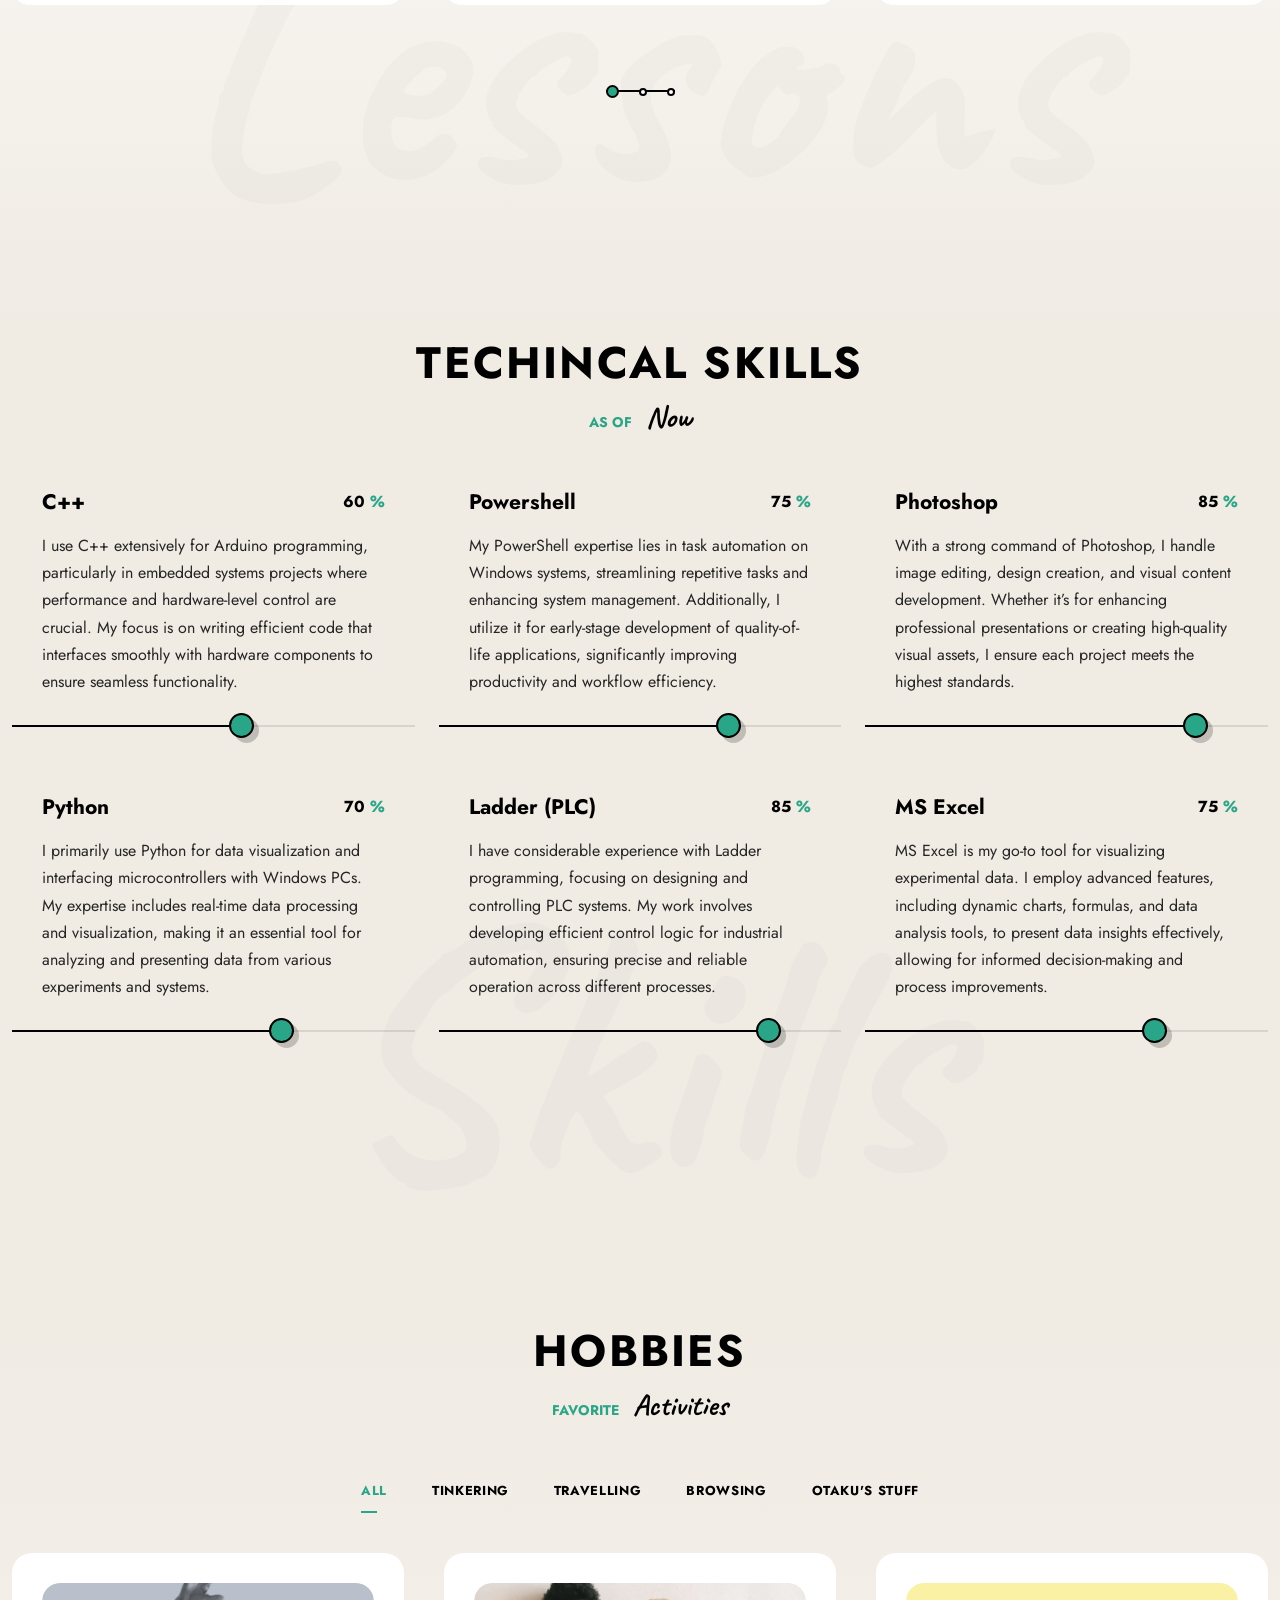
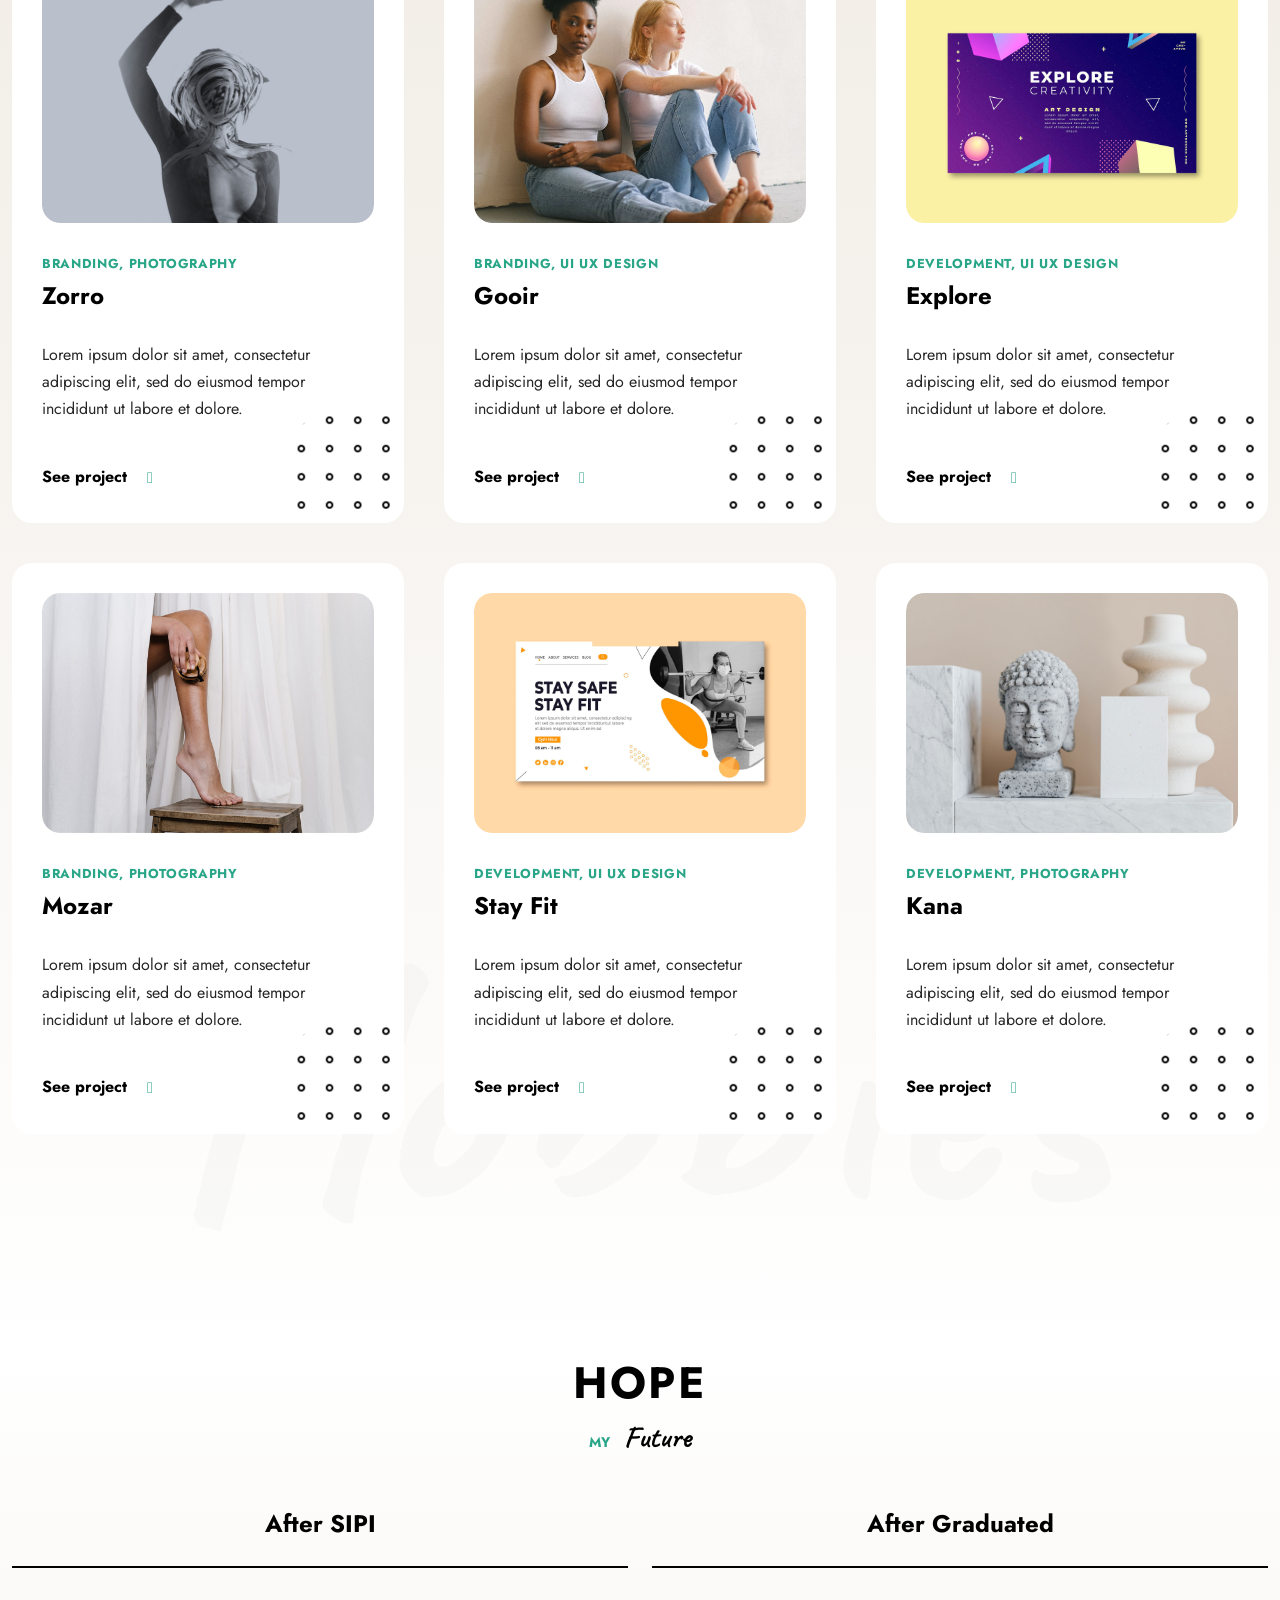
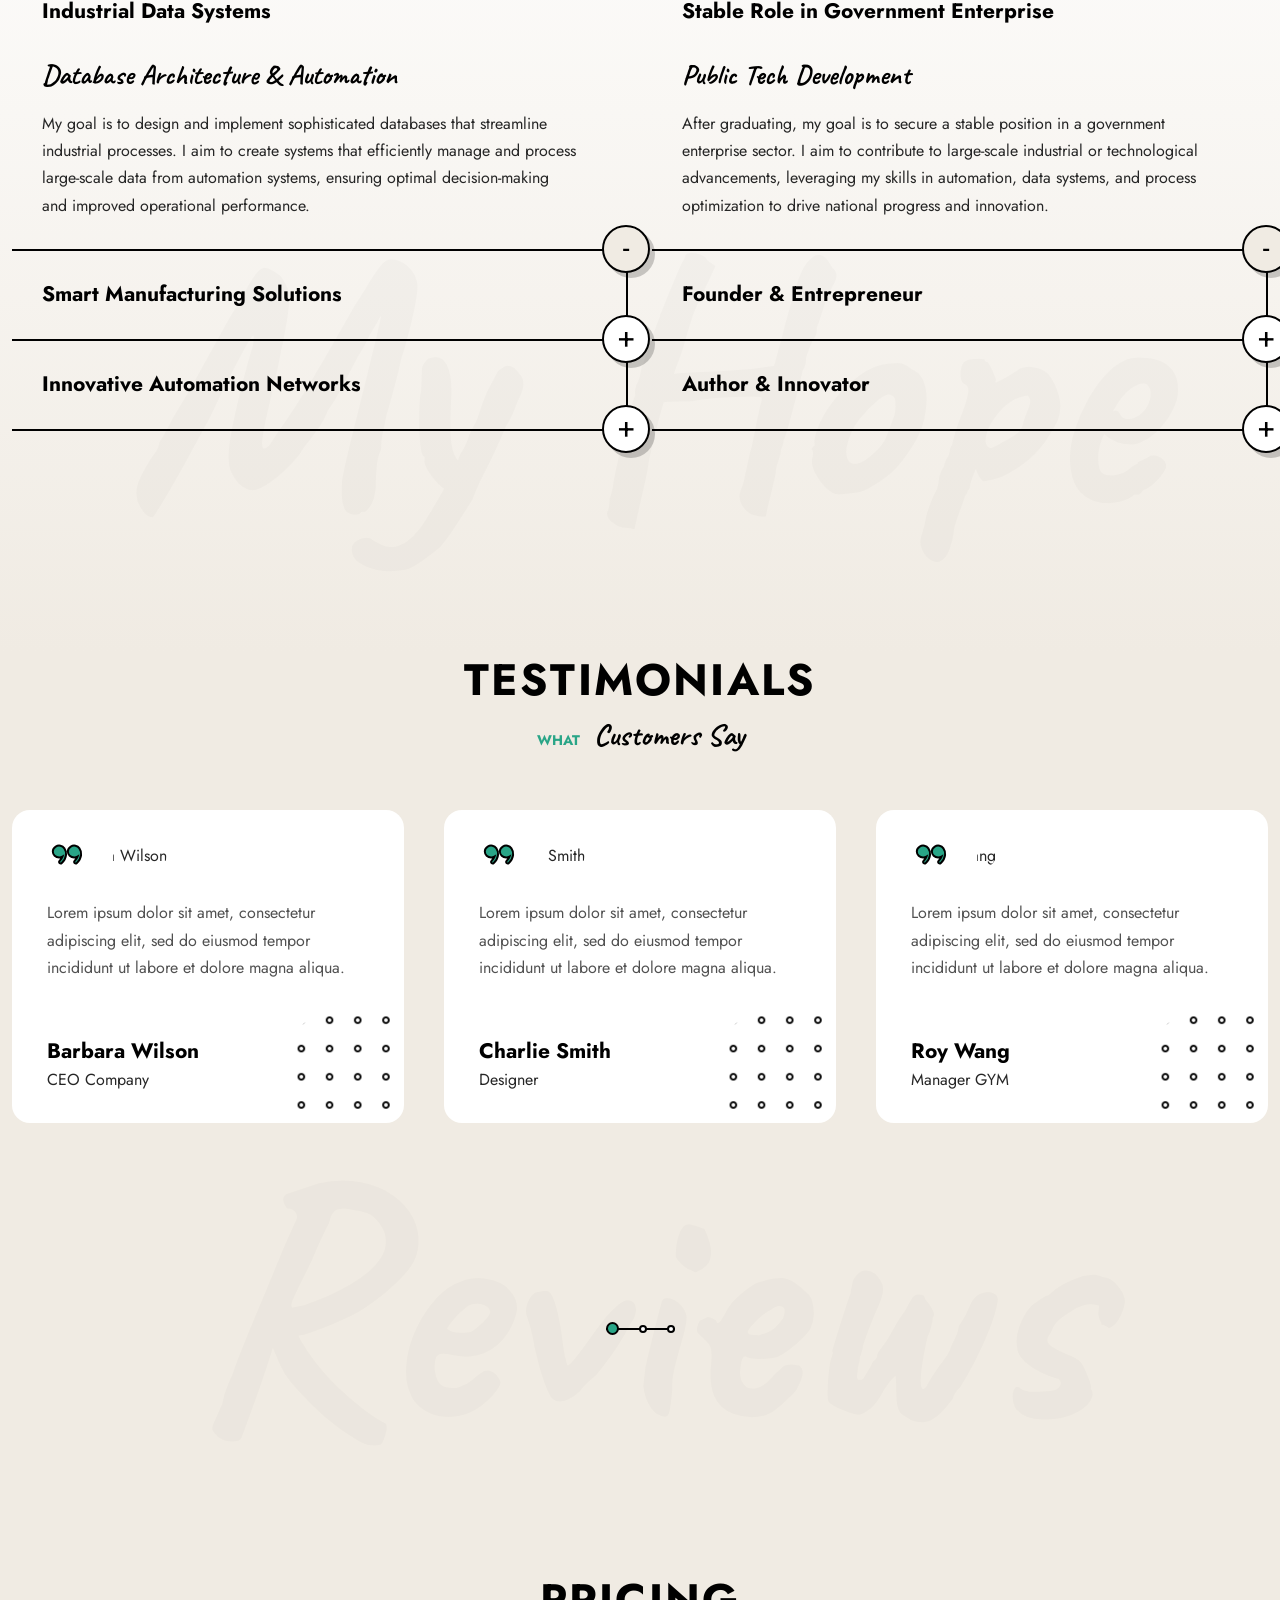
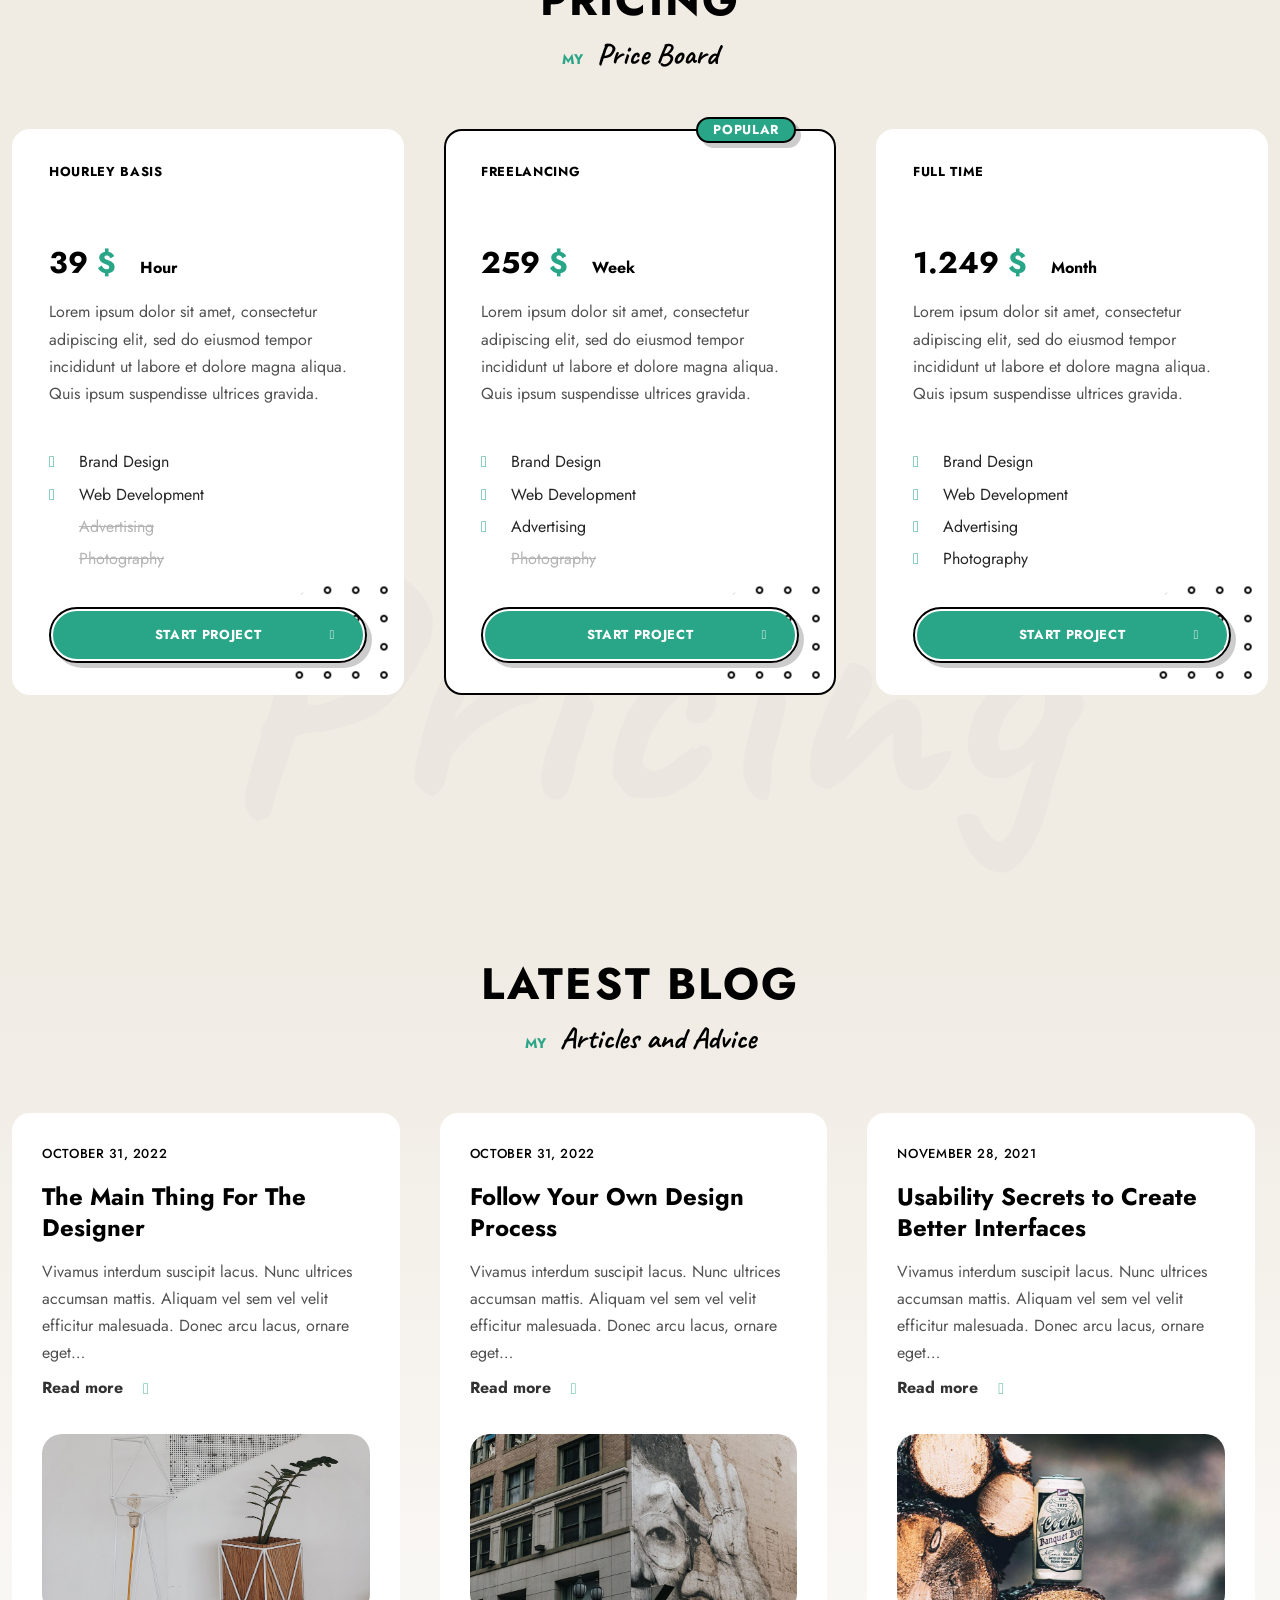
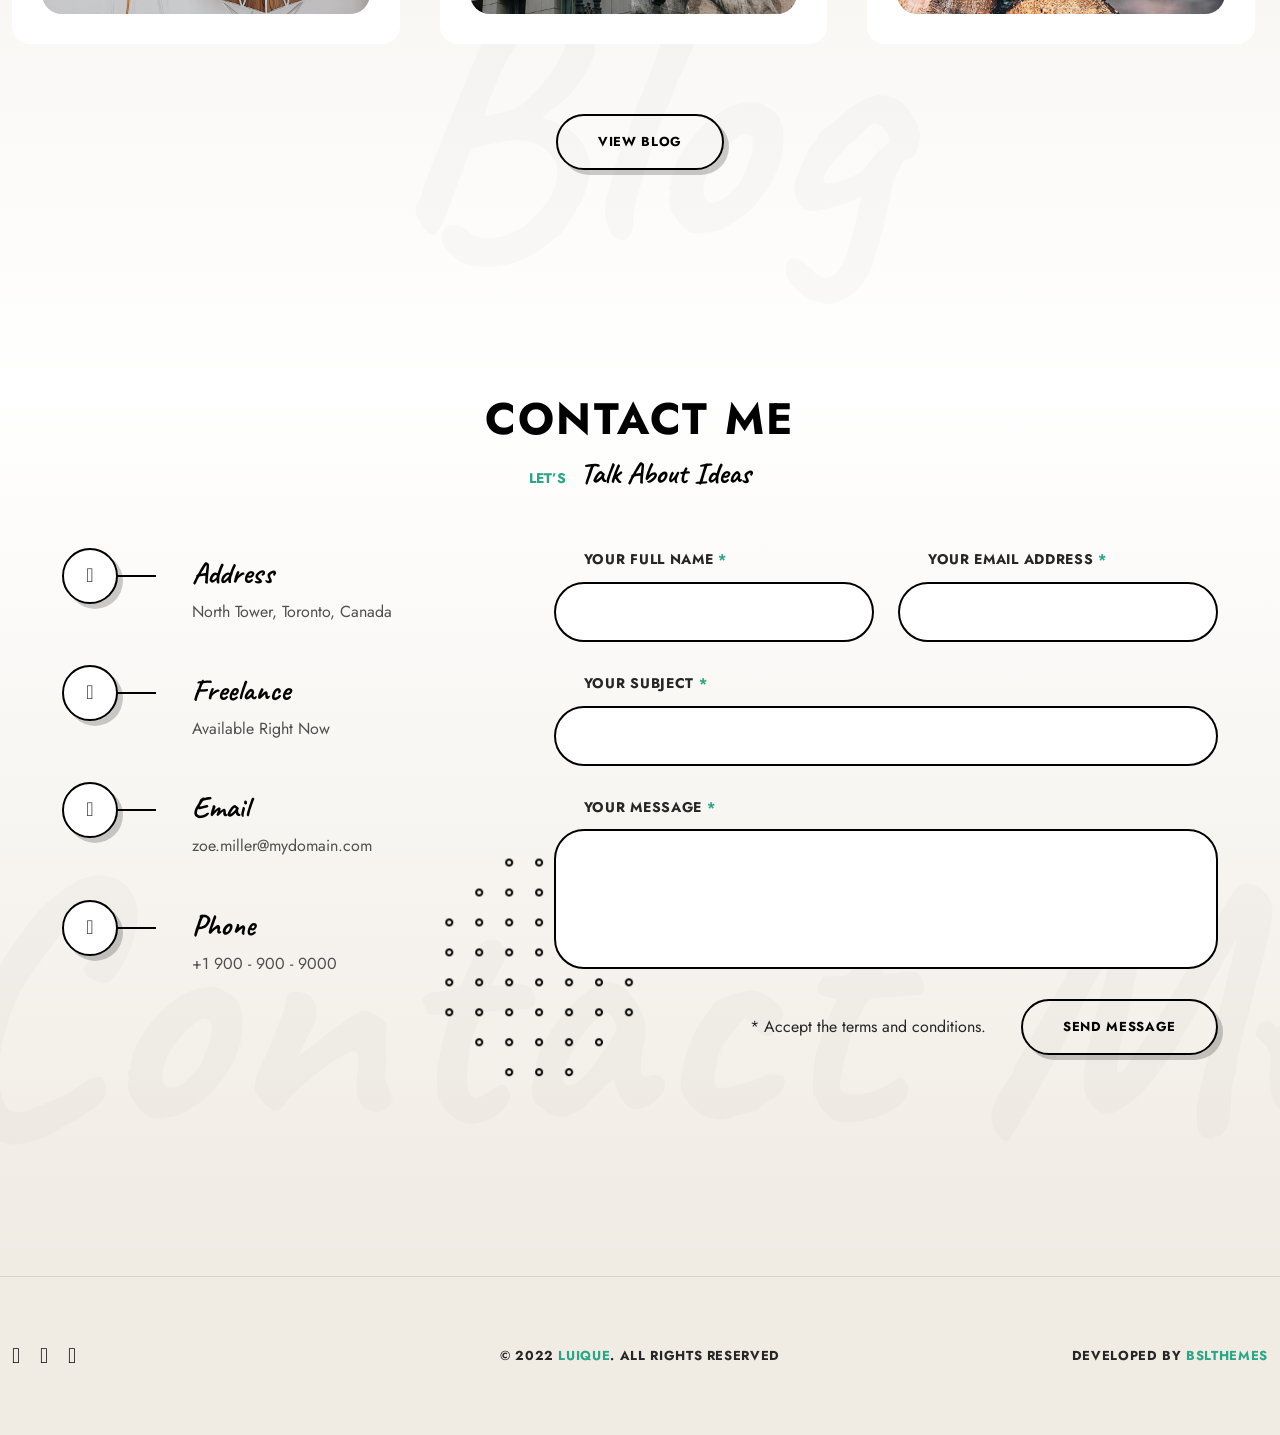
==== commit 56d81ffb: "Hope-Section" ====
--- a/index.html
+++ b/index.html
@@ -541,10 +541,10 @@
 
                         <div class="m-titles align-center">
                             <h2 class="m-title splitting-text-anim-1 scroll-animate" data-splitting="words" data-animate="active">
-                                <span> Portfolio </span>
+                                <span> Hobbies</span>
                             </h2>
                             <div class="m-subtitle splitting-text-anim-1 scroll-animate" data-splitting="words" data-animate="active">
-                                <span> my <b>Cases</b>
+                                <span> favorite <b>Activities</b>
                 </span>
                             </div>
                         </div>
@@ -559,10 +559,10 @@
                         <div class="works-box">
                             <div class="filter-links scrolla-element-anim-1 scroll-animate" data-animate="active">
                                 <a href="#" class="lui-subtitle active" data-href=".works-col"> All </a>
-                                <a href="#" class="lui-subtitle" data-href=".sorting-ui-ux-design"> UI UX Design </a>
-                                <a href="#" class="lui-subtitle" data-href=".sorting-photo"> Photography </a>
-                                <a href="#" class="lui-subtitle" data-href=".sorting-development"> Development </a>
-                                <a href="#" class="lui-subtitle" data-href=".sorting-branding"> Branding </a>
+                                <a href="#" class="lui-subtitle" data-href=".sorting-ui-ux-design"> Tinkering </a>
+                                <a href="#" class="lui-subtitle" data-href=".sorting-photo"> Travelling </a>
+                                <a href="#" class="lui-subtitle" data-href=".sorting-development"> Browsing </a>
+                                <a href="#" class="lui-subtitle" data-href=".sorting-branding"> Otaku's Stuff </a>
                             </div>
                             <div class="works-items works-masonry-items row">
                                 <div class="works-col col-xs-12 col-sm-12 col-md-12 col-lg-12 sorting-branding sorting-photo ">
@@ -704,15 +704,12 @@
                                     </div>
                                 </div>
                             </div>
-                            <div class="load-more-link">
-                                <a href="works.html" class="btn scrolla-element-anim-1 scroll-animate" data-animate="active">
-                  <span>View More</span>
                 </a>
                             </div>
                         </div>
 
                         <div class="lui-bgtitle">
-                            <span> Portfolio </span>
+                            <span> Hobbies </span>
                         </div>
 
                     </div>
@@ -729,10 +726,10 @@
 
                         <div class="m-titles align-center">
                             <h2 class="m-title splitting-text-anim-1 scroll-animate" data-splitting="words" data-animate="active">
-                                <span> Resume </span>
+                                <span> Hope </span>
                             </h2>
                             <div class="m-subtitle splitting-text-anim-1 scroll-animate" data-splitting="words" data-animate="active">
-                                <span> my <b>Story</b>
+                                <span> my <b>Future</b>
                 </span>
                             </div>
                         </div>
@@ -748,59 +745,56 @@
                             <div class="col-xs-12 col-sm-6 col-md-6 col-lg-6">
 
                                 <h5 class="history-title scrolla-element-anim-1 scroll-animate" data-animate="active">
-                                    <span> Education </span>
+                                    <span> After SIPI </span>
                                 </h5>
                                 <div class="history-items">
                                     <div class="history-item lui-collapse-item opened scrolla-element-anim-1 scroll-animate" data-animate="active">
                                         <h6 class="name lui-collapse-btn active">
-                                            <span> CoderHouse Courses </span>
+                                            <span> Industrial Data Systems </span>
                                         </h6>
                                         <div class="history-content">
                                             <div class="subname">
-                                                <span> Backend Programming </span>
+                                                <span> Database Architecture & Automation </span>
                                             </div>
                                             <div class="date lui-subtitle">
-                                                <span> 2014 - 2016 </span>
                                             </div>
                                             <div class="text">
                                                 <div>
-                                                    <p>Lorem ipsum dolor sit amet, consectetur adipiscing elit, sed do eiusmod tempor incididunt ut labore et dolore magna aliqua.</p>
+                                                    <p>My goal is to design and implement sophisticated databases that streamline industrial processes. I aim to create systems that efficiently manage and process large-scale data from automation systems, ensuring optimal decision-making and improved operational performance.</p>
                                                 </div>
                                             </div>
                                         </div>
                                     </div>
                                     <div class="history-item lui-collapse-item scrolla-element-anim-1 scroll-animate" data-animate="active">
                                         <h6 class="name lui-collapse-btn">
-                                            <span> Lviv National Academy of Arts </span>
+                                            <span> Smart Manufacturing Solutions </span>
                                         </h6>
                                         <div class="history-content">
                                             <div class="subname">
-                                                <span> Faculty of Design </span>
+                                                <span> Process Optimization & Control Systems </span>
                                             </div>
                                             <div class="date lui-subtitle">
-                                                <span> 2012 - 2014 </span>
                                             </div>
                                             <div class="text">
                                                 <div>
-                                                    <p>Lorem ipsum dolor sit amet, consectetur adipiscing elit, sed do eiusmod tempor incididunt ut labore et dolore magna aliqua.</p>
+                                                    <p>I seek to develop integrated control systems that harness the power of data to optimize manufacturing and industrial workflows. By focusing on real-time data collection and automated control, I strive to improve production efficiency and quality across industrial sectors.</p>
                                                 </div>
                                             </div>
                                         </div>
                                     </div>
                                     <div class="history-item lui-collapse-item scrolla-element-anim-1 scroll-animate" data-animate="active">
                                         <h6 class="name lui-collapse-btn">
-                                            <span> IT Future </span>
+                                            <span> Innovative Automation Networks </span>
                                         </h6>
                                         <div class="history-content">
                                             <div class="subname">
-                                                <span> High School </span>
+                                                <span> Industrial IoT & System Integration </span>
                                             </div>
                                             <div class="date lui-subtitle">
-                                                <span> 2010 - 2012 </span>
                                             </div>
                                             <div class="text">
                                                 <div>
-                                                    <p>Lorem ipsum dolor sit amet, consectetur adipiscing elit, sed do eiusmod tempor incididunt ut labore et dolore magna aliqua.</p>
+                                                    <p>My vision is to advance the integration of IoT technologies with industrial systems. By connecting machines, sensors, and data platforms, I aim to build interconnected networks that enable predictive maintenance, remote monitoring, and seamless data flow for smarter operations.</p>
                                                 </div>
                                             </div>
                                         </div>
@@ -811,60 +805,57 @@
                             <div class="col-xs-12 col-sm-6 col-md-6 col-lg-6">
 
                                 <h5 class="history-title scrolla-element-anim-1 scroll-animate" data-animate="active">
-                                    <span> Experience </span>
+                                    <span> After Graduated </span>
                                 </h5>
                                 <div class="history-items">
                                     <div class="history-item lui-collapse-item opened scrolla-element-anim-1 scroll-animate" data-animate="active">
                                         <h6 class="name lui-collapse-btn active">
-                                            <span> UI Head &amp; Manager </span>
+                                            <span> Stable Role in Government Enterprise </span>
                                         </h6>
                                         <div class="history-content">
                                             <div class="subname">
-                                                <span> Soft Tech Inc. </span>
+                                                <span> Public Tech Development </span>
                                             </div>
                                             <div class="date lui-subtitle">
-                                                <span> 2020 - <b>Present</b>
                         </span>
                                             </div>
                                             <div class="text">
                                                 <div>
-                                                    <p>Lorem ipsum dolor sit amet, consectetur adipiscing elit, sed do eiusmod tempor incididunt ut labore et dolore magna aliqua.</p>
+                                                    <p>After graduating, my goal is to secure a stable position in a government enterprise sector. I aim to contribute to large-scale industrial or technological advancements, leveraging my skills in automation, data systems, and process optimization to drive national progress and innovation.</p>
                                                 </div>
                                             </div>
                                         </div>
                                     </div>
                                     <div class="history-item lui-collapse-item scrolla-element-anim-1 scroll-animate" data-animate="active">
                                         <h6 class="name lui-collapse-btn">
-                                            <span> UI / UX Specialist </span>
+                                            <span> Founder & Entrepreneur </span>
                                         </h6>
                                         <div class="history-content">
                                             <div class="subname">
-                                                <span> Kana Design Studio </span>
+                                                <span> Tech Startup / Shop Development </span>
                                             </div>
                                             <div class="date lui-subtitle">
-                                                <span> 2018 - 2020 </span>
                                             </div>
                                             <div class="text">
                                                 <div>
-                                                    <p>Lorem ipsum dolor sit amet, consectetur adipiscing elit, sed do eiusmod tempor incididunt ut labore et dolore magna aliqua.</p>
+                                                    <p>I plan to establish a tech startup or develop a specialized tech shop that offers innovative solutions for automation and smart manufacturing. My vision is to create products and services that meet the needs of modern industries, focusing on advanced control systems and industrial IoT solutions.</p>
                                                 </div>
                                             </div>
                                         </div>
                                     </div>
                                     <div class="history-item lui-collapse-item scrolla-element-anim-1 scroll-animate" data-animate="active">
                                         <h6 class="name lui-collapse-btn">
-                                            <span> Plugins Developer </span>
+                                            <span> Author & Innovator </span>
                                         </h6>
                                         <div class="history-content">
                                             <div class="subname">
-                                                <span> Fiverr.com </span>
+                                                <span> Book on the Intersection of Electricity & Magic </span>
                                             </div>
                                             <div class="date lui-subtitle">
-                                                <span> 2016 - 2018 </span>
                                             </div>
                                             <div class="text">
                                                 <div>
-                                                    <p>Lorem ipsum dolor sit amet, consectetur adipiscing elit, sed do eiusmod tempor incididunt ut labore et dolore magna aliqua.</p>
+                                                    <p>Another key ambition is to write a book that explores the fascinating similarities between electricity and fantasy magic. Through this work, I hope to share my unique perspective on how these two seemingly different domains can be conceptually linked, inspiring curiosity and interest in both technology and fantasy.</p>
                                                 </div>
                                             </div>
                                         </div>
@@ -875,7 +866,7 @@
                         </div>
 
                         <div class="lui-bgtitle">
-                            <span> History </span>
+                            <span> My Hope </span>
                         </div>
 
                     </div>
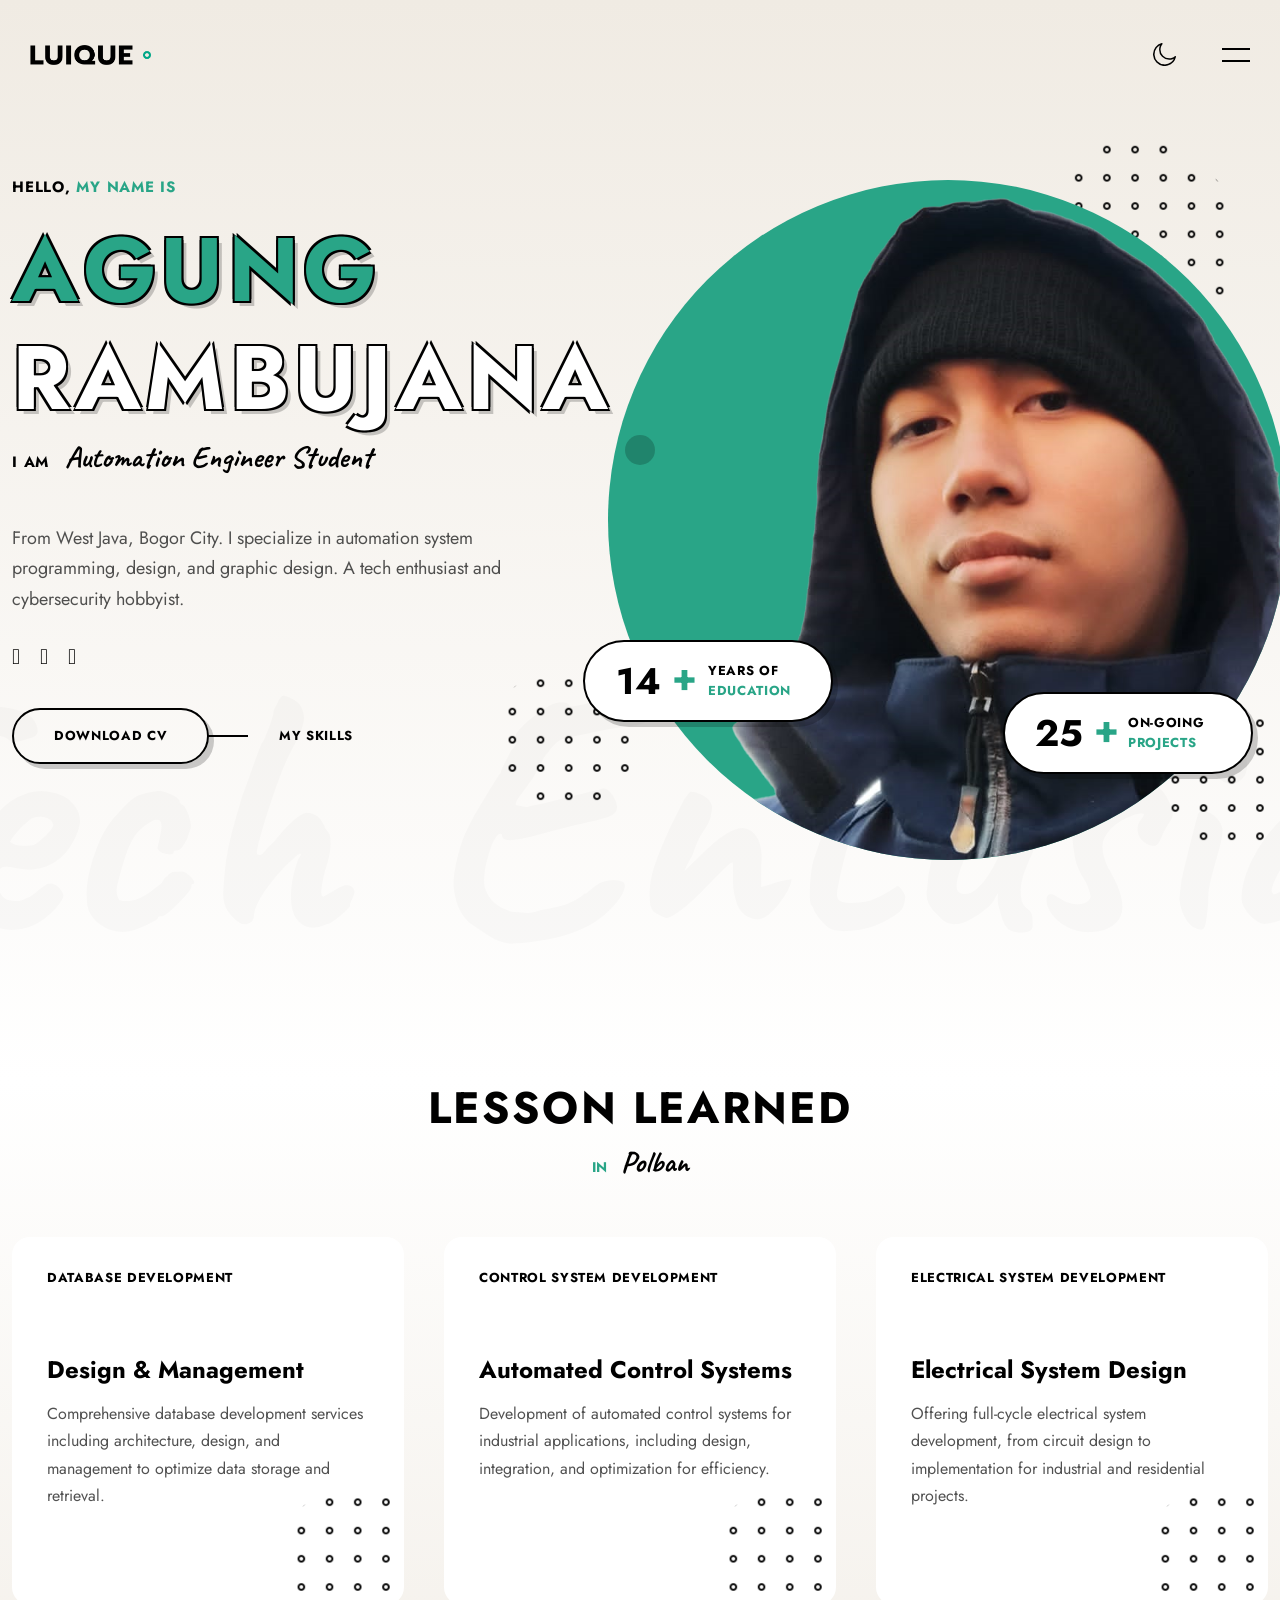
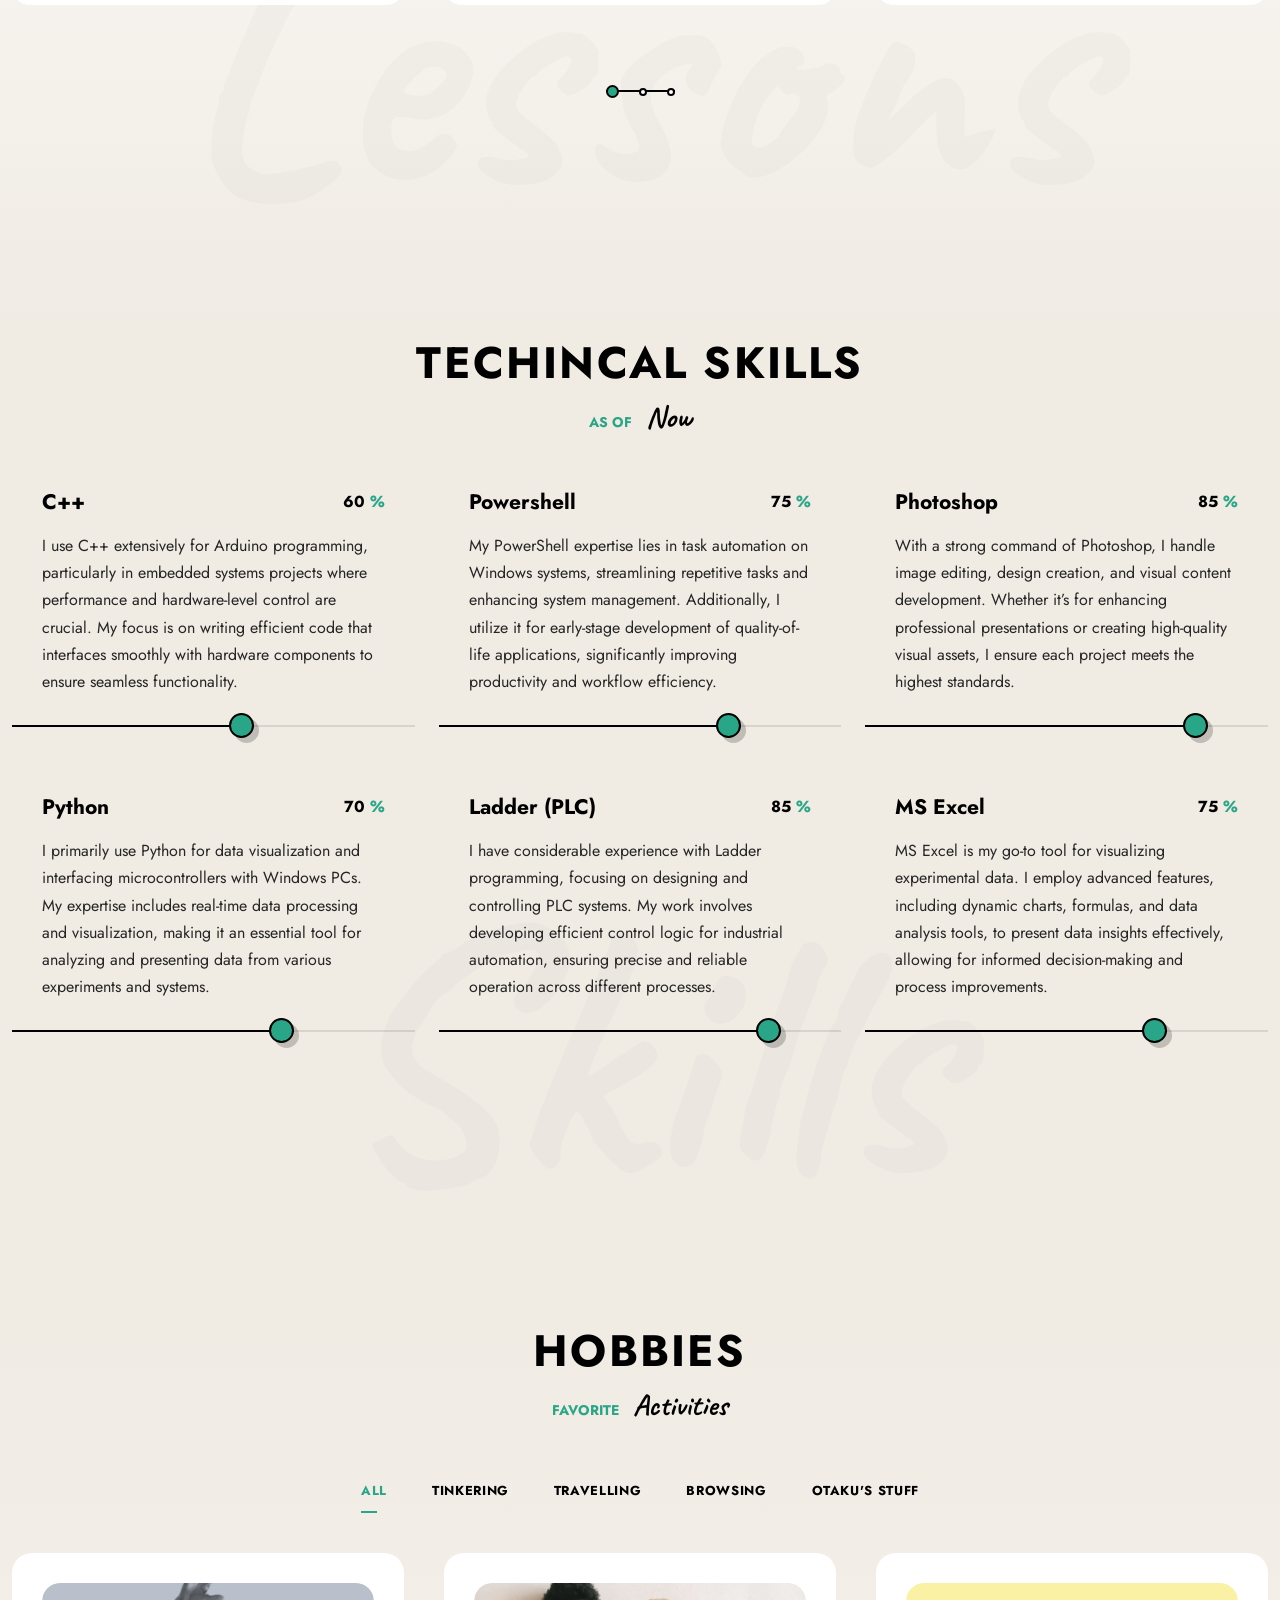
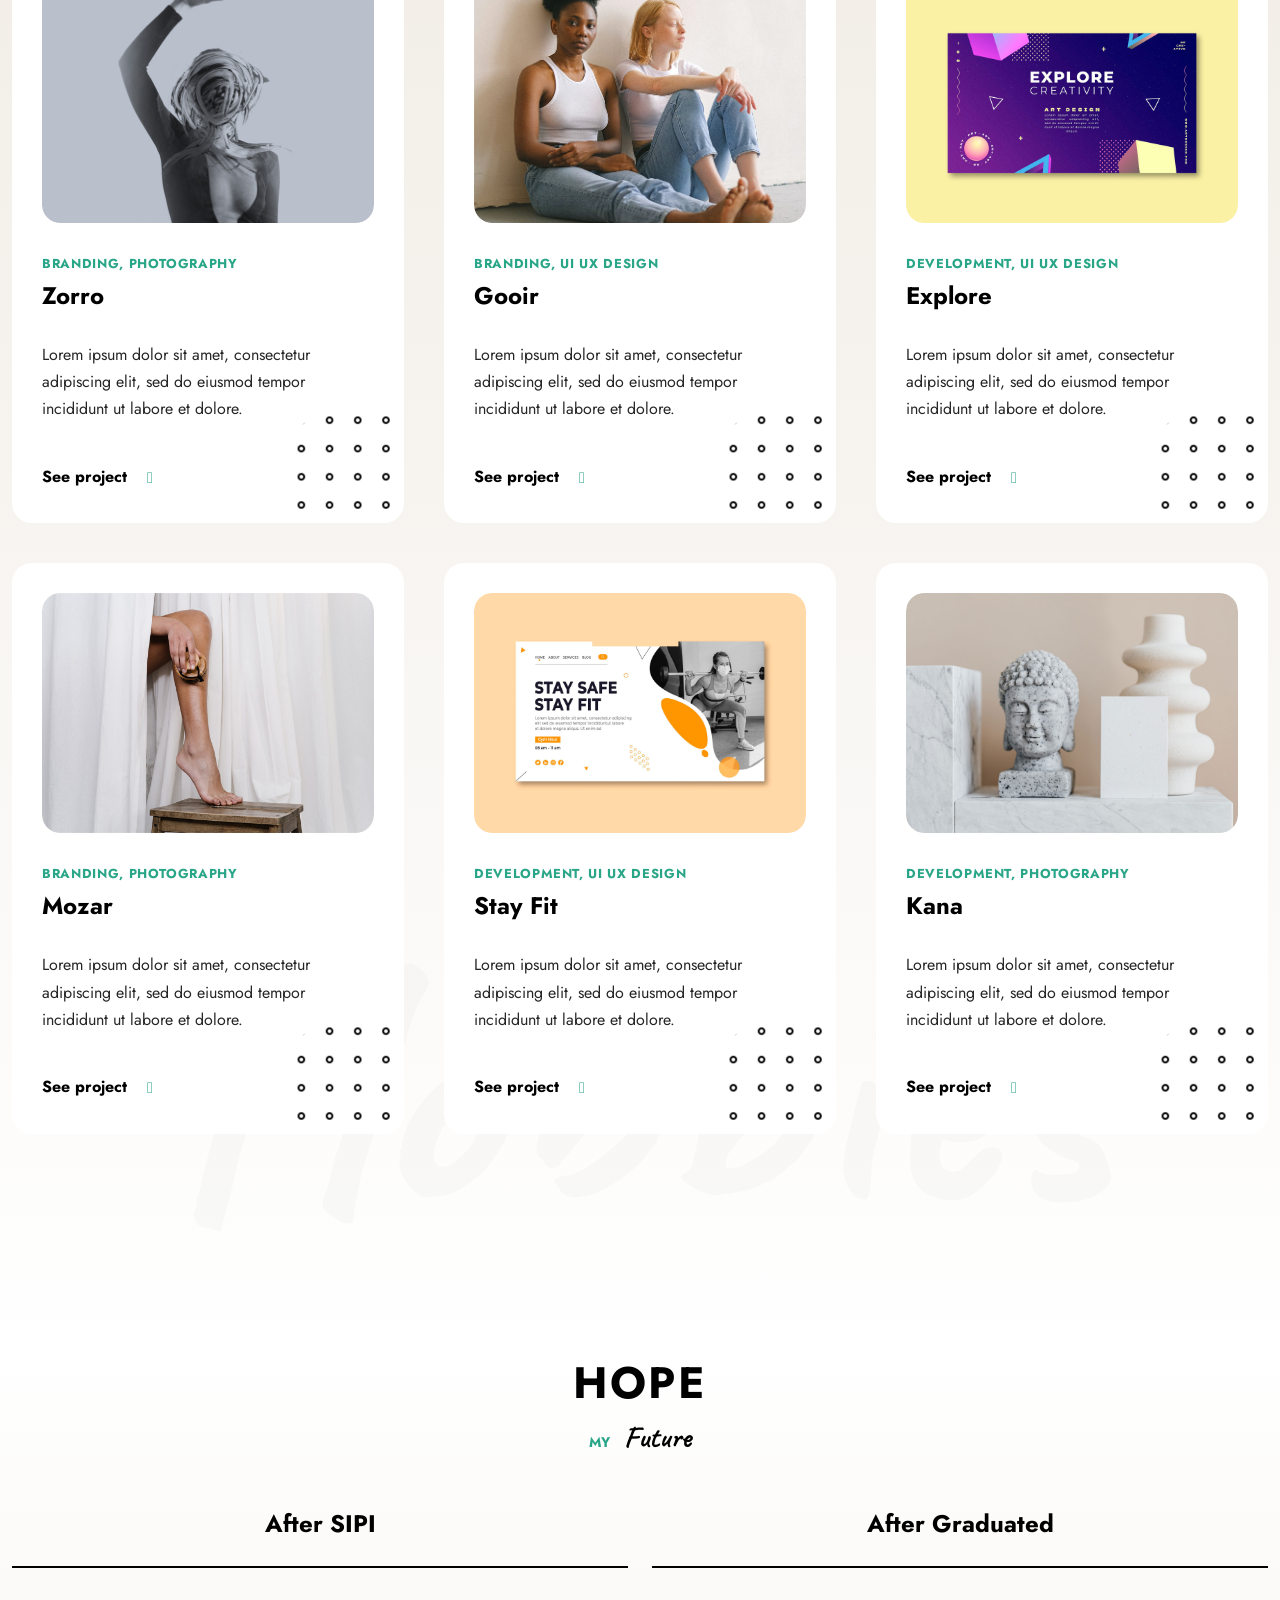
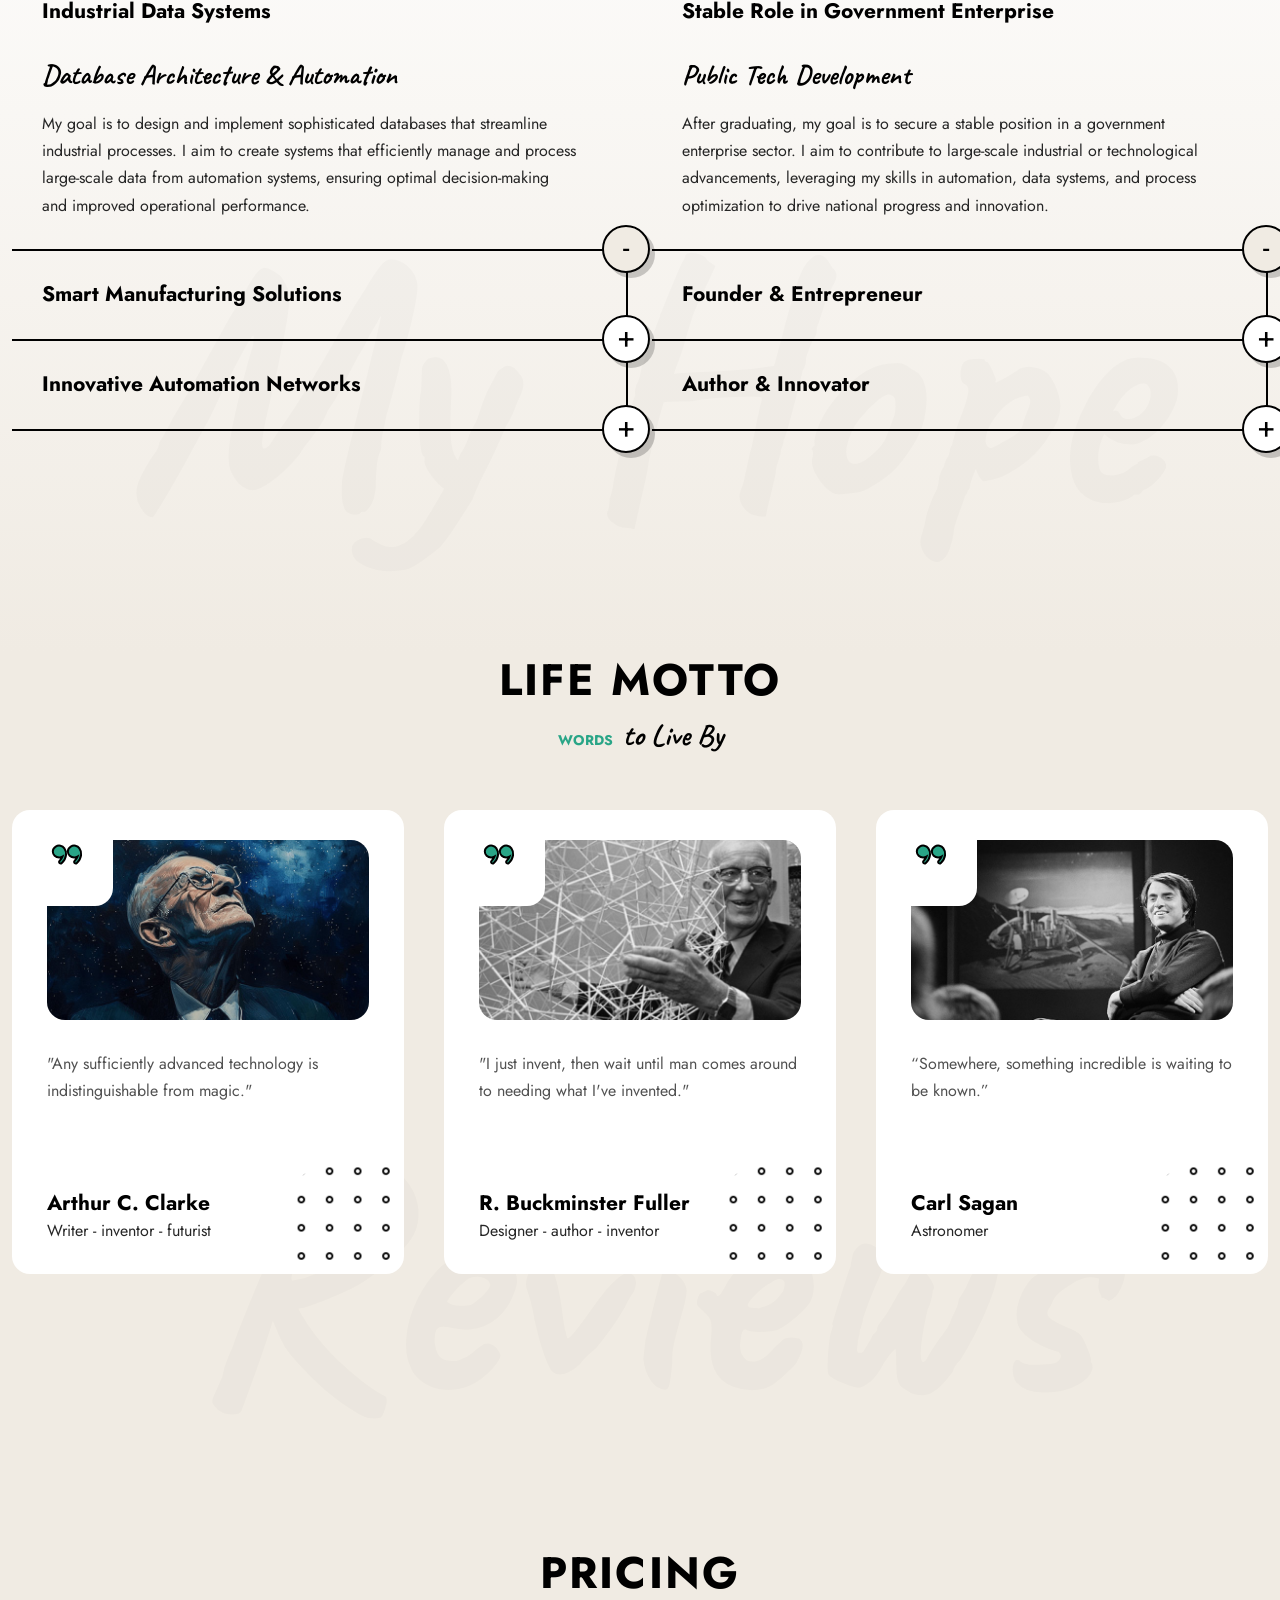
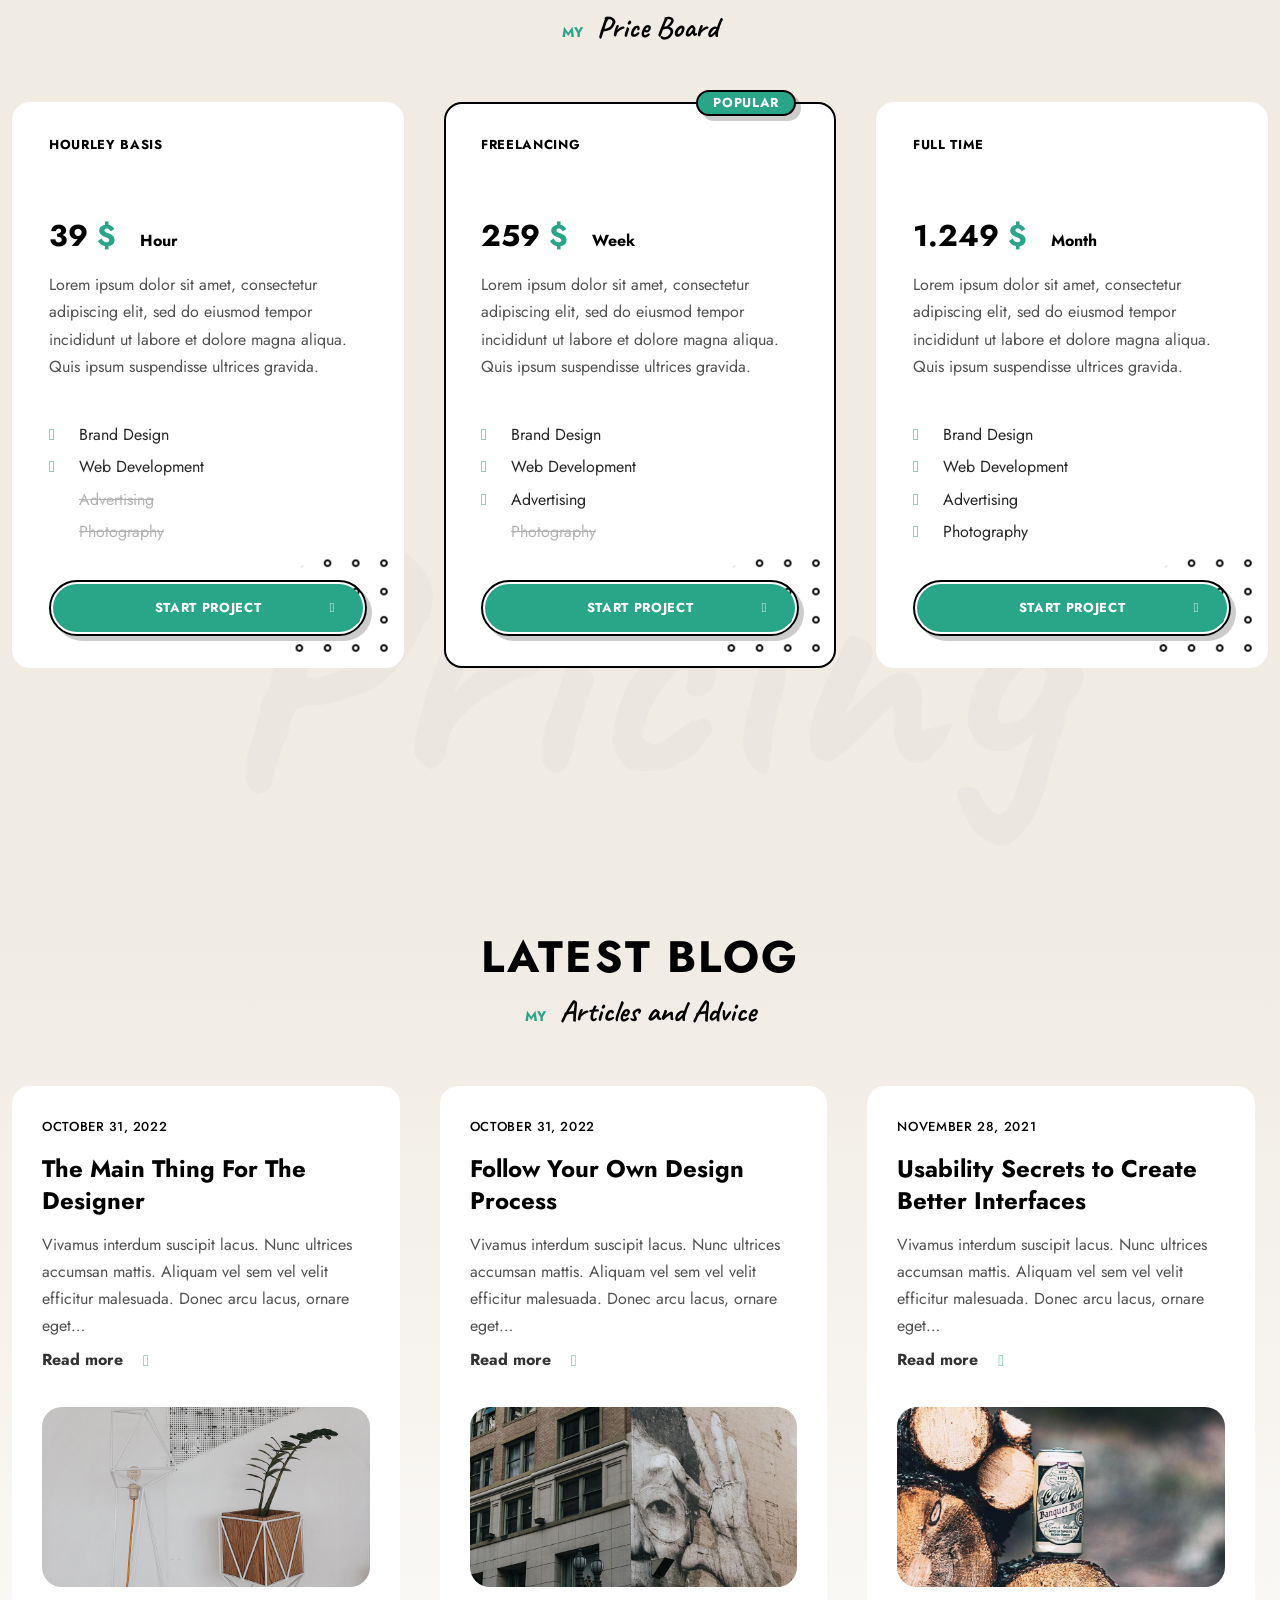
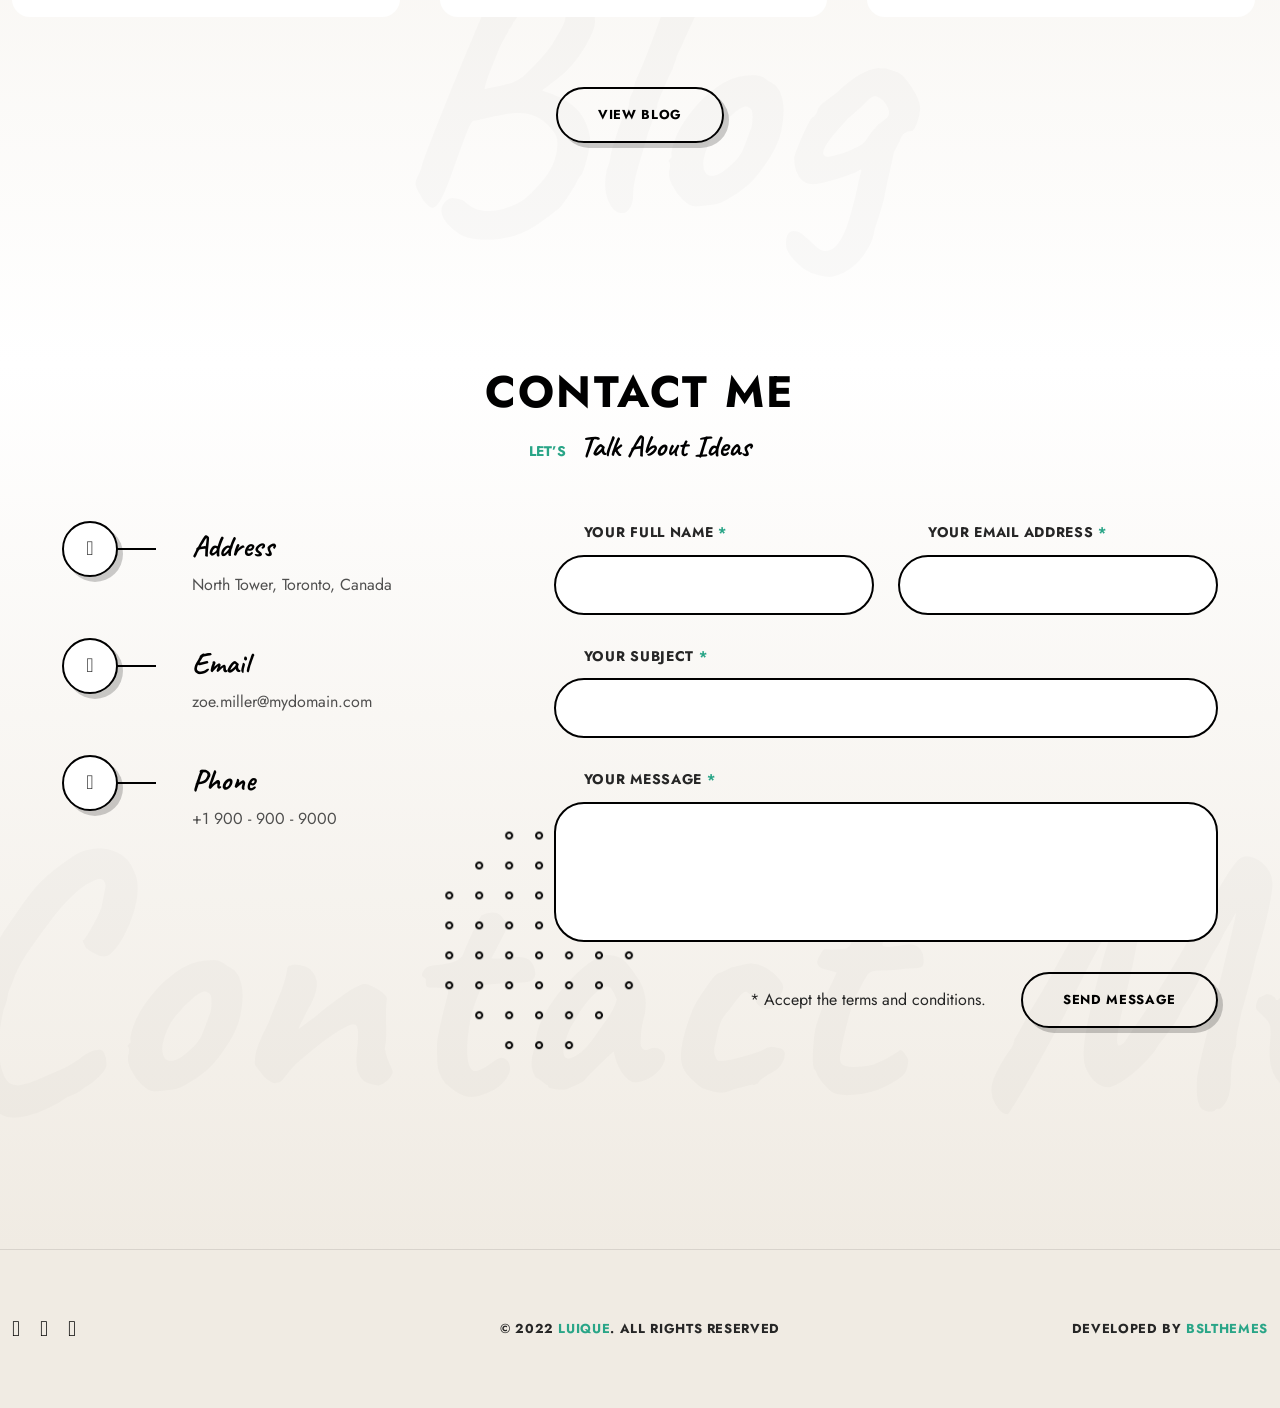
==== commit df9fbbf5: "Life-Motto-Section" ====
--- a/index.html
+++ b/index.html
@@ -883,10 +883,10 @@
 
                         <div class="m-titles align-center">
                             <h2 class="m-title splitting-text-anim-1 scroll-animate" data-splitting="words" data-animate="active">
-                                <span> Testimonials </span>
+                                <span> Life Motto </span>
                             </h2>
                             <div class="m-subtitle splitting-text-anim-1 scroll-animate" data-splitting="words" data-animate="active">
-                                <span> what <b>Customers Say</b>
+                                <span> Words<b>to Live By</b>
                 </span>
                             </div>
                         </div>
@@ -912,15 +912,16 @@
                                         </div>
                                         <div class="text lui-text">
                                             <div>
-                                                <p>Lorem ipsum dolor sit amet, consectetur adipiscing elit, sed do eiusmod tempor incididunt ut labore et dolore magna aliqua.</p>
+                                                <p>"Any sufficiently advanced technology is indistinguishable from magic."</p>
                                             </div>
                                         </div>
                                         <div class="info">
                                             <h6 class="name">
-                                                <span>Barbara Wilson</span>
+                                                <span>Arthur C. Clarke</span>
                                             </h6>
                                             <div class="author">
-                                                <span>CEO Company</span>
+                                                <span>	
+                                                    Writer - inventor - futurist</span>
                                             </div>
                                         </div>
                                         <div class="bg-img" style="background-image: url(assets/images/pat-2.png);"></div>
@@ -938,15 +939,15 @@
                                         </div>
                                         <div class="text lui-text">
                                             <div>
-                                                <p>Lorem ipsum dolor sit amet, consectetur adipiscing elit, sed do eiusmod tempor incididunt ut labore et dolore magna aliqua.</p>
+                                                <p>"I just invent, then wait until man comes around to needing what I've invented."</p>
                                             </div>
                                         </div>
                                         <div class="info">
                                             <h6 class="name">
-                                                <span>Charlie Smith</span>
+                                                <span>R. Buckminster Fuller</span>
                                             </h6>
                                             <div class="author">
-                                                <span>Designer</span>
+                                                <span>Designer - author - inventor</span>
                                             </div>
                                         </div>
                                         <div class="bg-img" style="background-image: url(assets/images/pat-2.png);"></div>
@@ -964,15 +965,15 @@
                                         </div>
                                         <div class="text lui-text">
                                             <div>
-                                                <p>Lorem ipsum dolor sit amet, consectetur adipiscing elit, sed do eiusmod tempor incididunt ut labore et dolore magna aliqua.</p>
+                                                <p>“Somewhere, something incredible is waiting to be known.”</p>
                                             </div>
                                         </div>
                                         <div class="info">
                                             <h6 class="name">
-                                                <span>Roy Wang</span>
+                                                <span>Carl Sagan</span>
                                             </h6>
                                             <div class="author">
-                                                <span>Manager GYM</span>
+                                                <span>Astronomer</span>
                                             </div>
                                         </div>
                                         <div class="bg-img" style="background-image: url(assets/images/pat-2.png);"></div>
@@ -1031,7 +1032,6 @@
                                     </div>
                                 </div>
                             </div>
-                            <div class="swiper-pagination"></div>
                         </div>
 
                         <div class="lui-bgtitle">
@@ -1353,15 +1353,6 @@
                                         </div>
                                     </div>
                                     <div class="numbers-item scrolla-element-anim-1 scroll-animate" data-animate="active">
-                                        <div class="icon">
-                                            <i aria-hidden="true" class="far fa-user"></i>
-                                        </div>
-                                        <div class="title">
-                                            <span> Freelance </span>
-                                        </div>
-                                        <div class="lui-text">
-                                            <span> Available Right Now </span>
-                                        </div>
                                     </div>
                                     <div class="numbers-item scrolla-element-anim-1 scroll-animate" data-animate="active">
                                         <div class="icon">
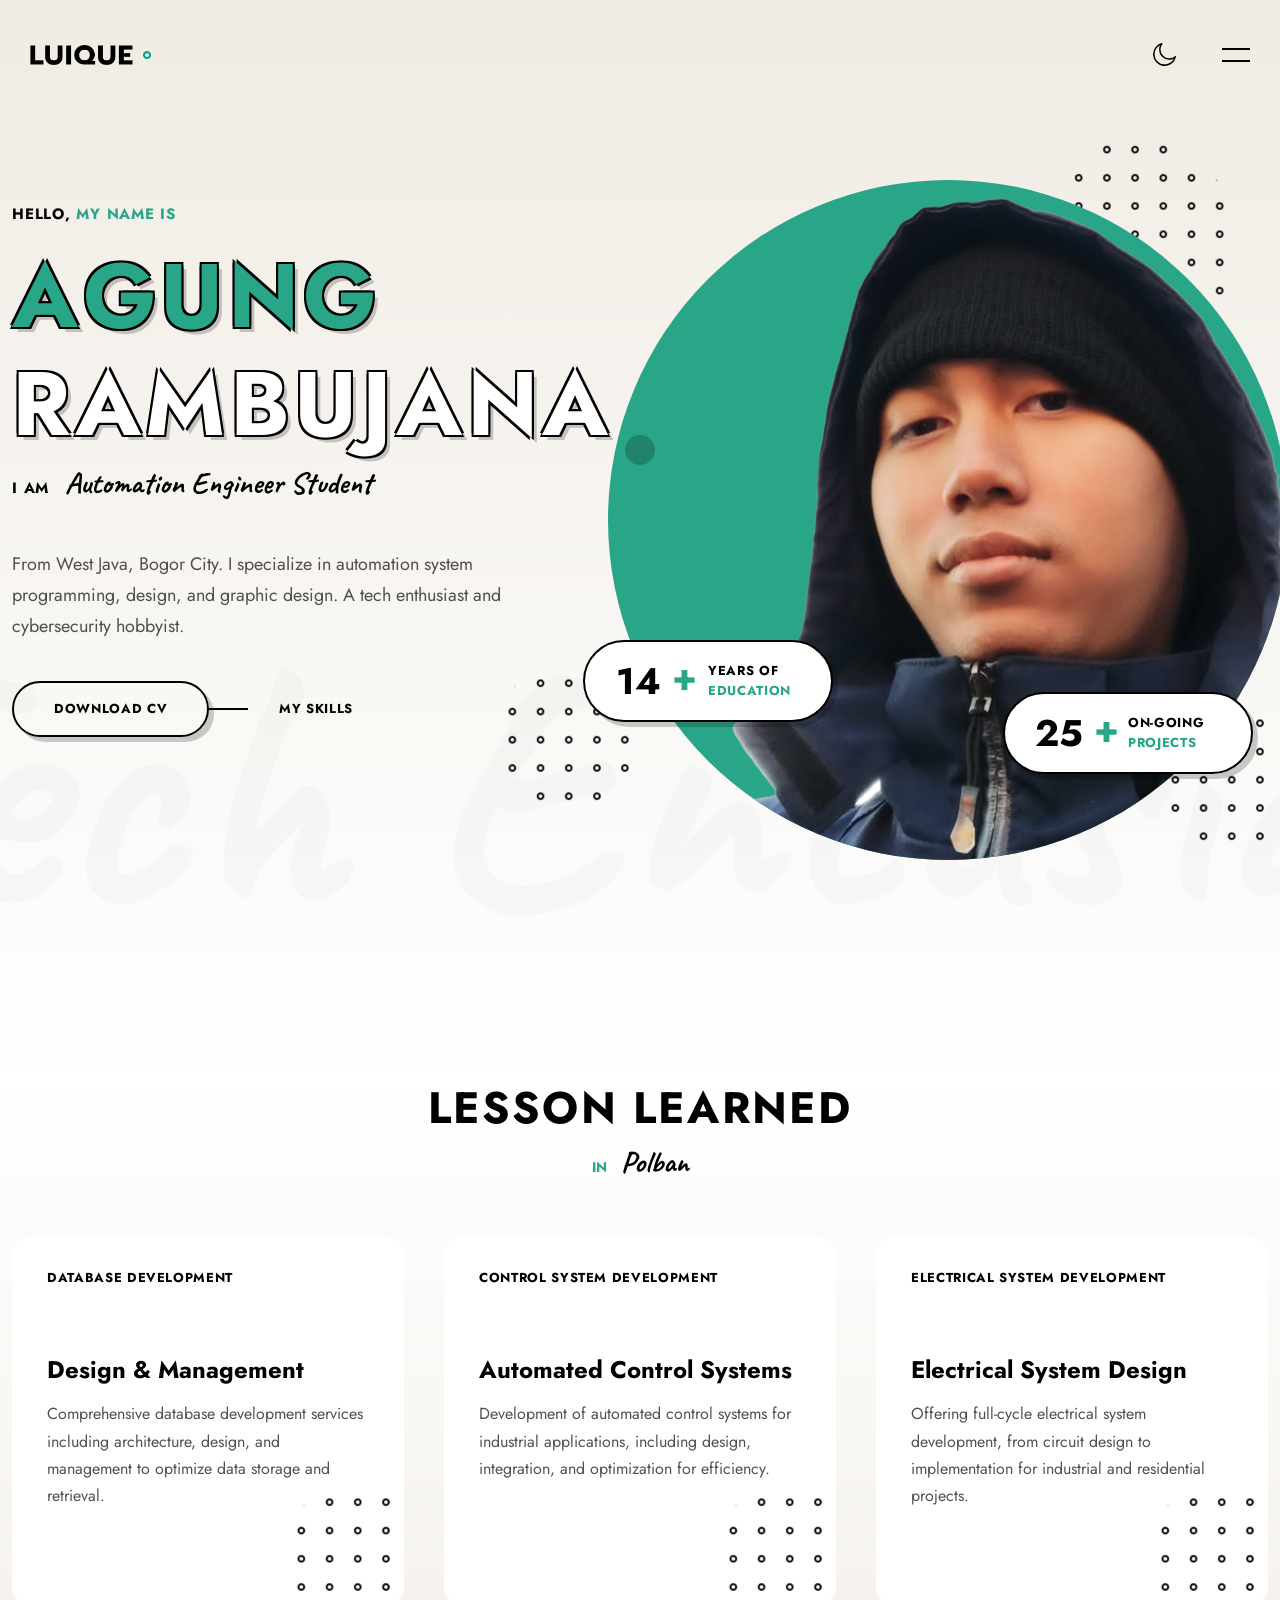
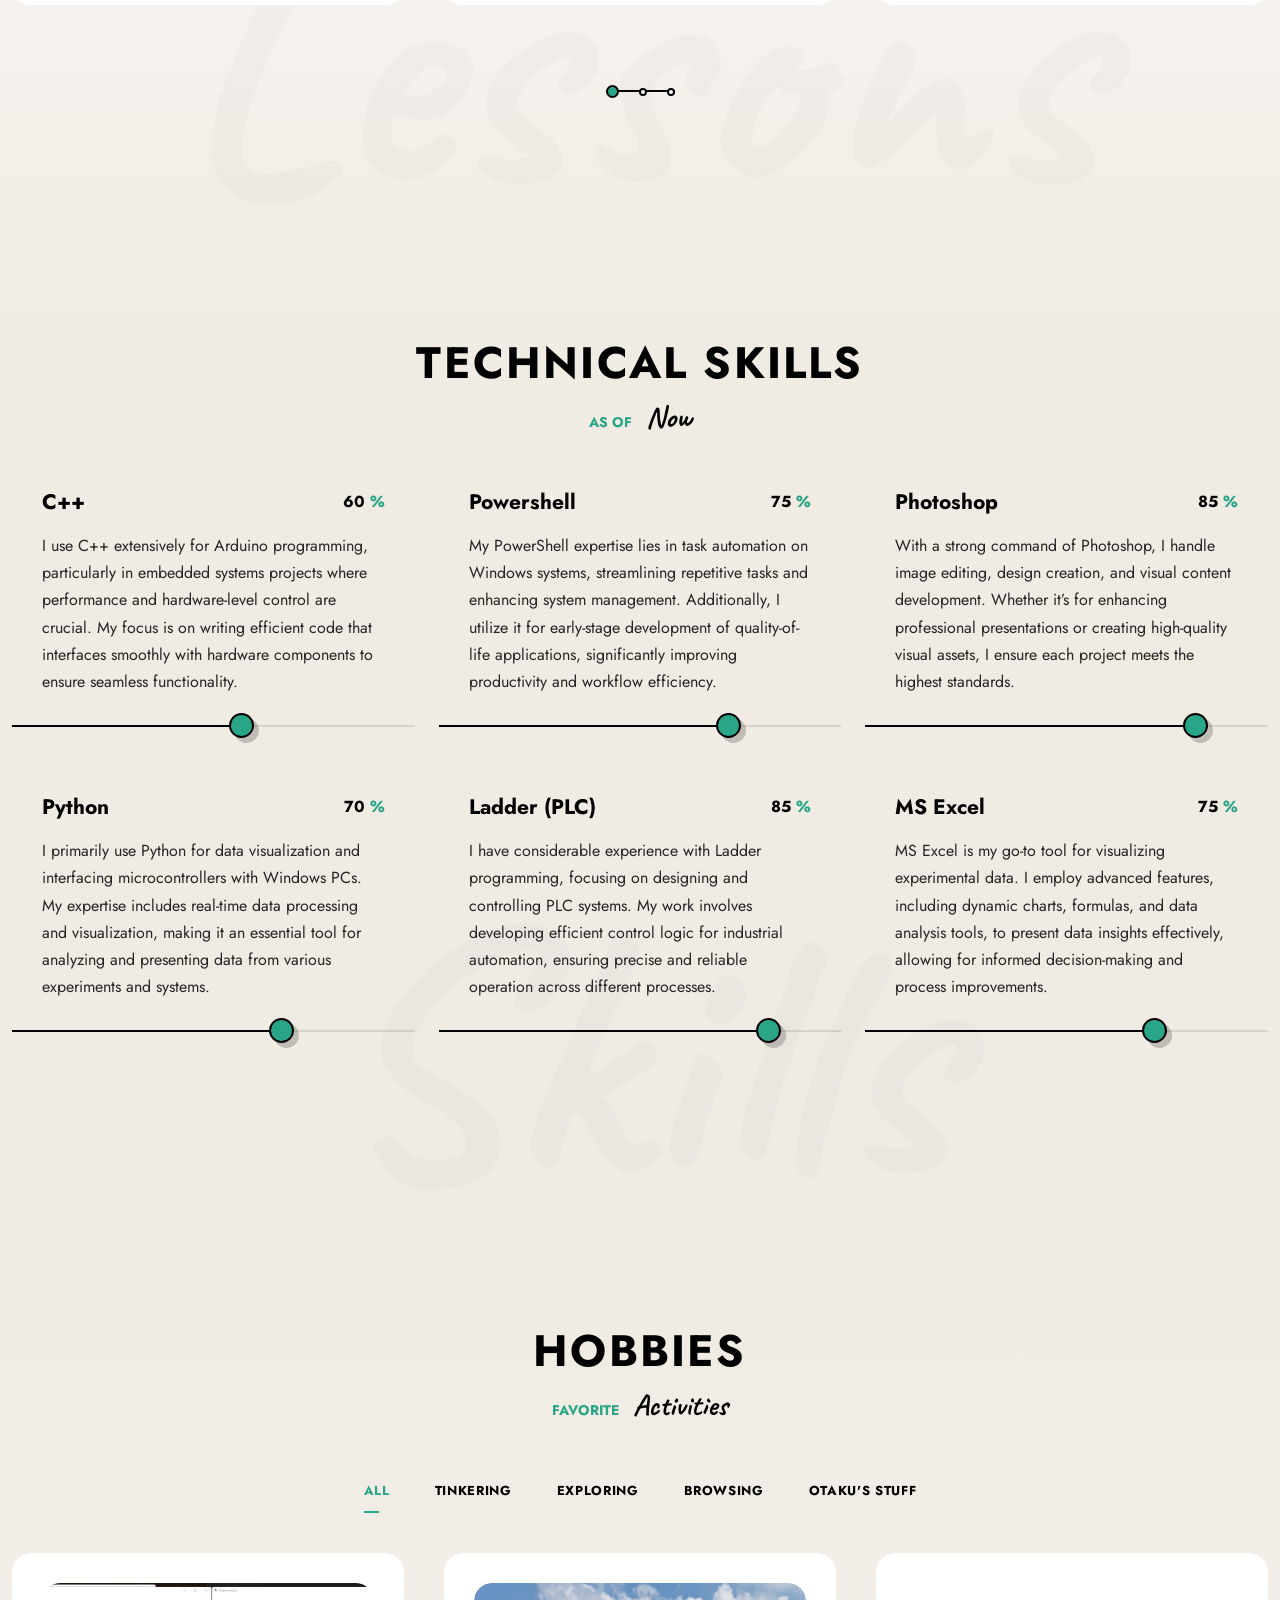
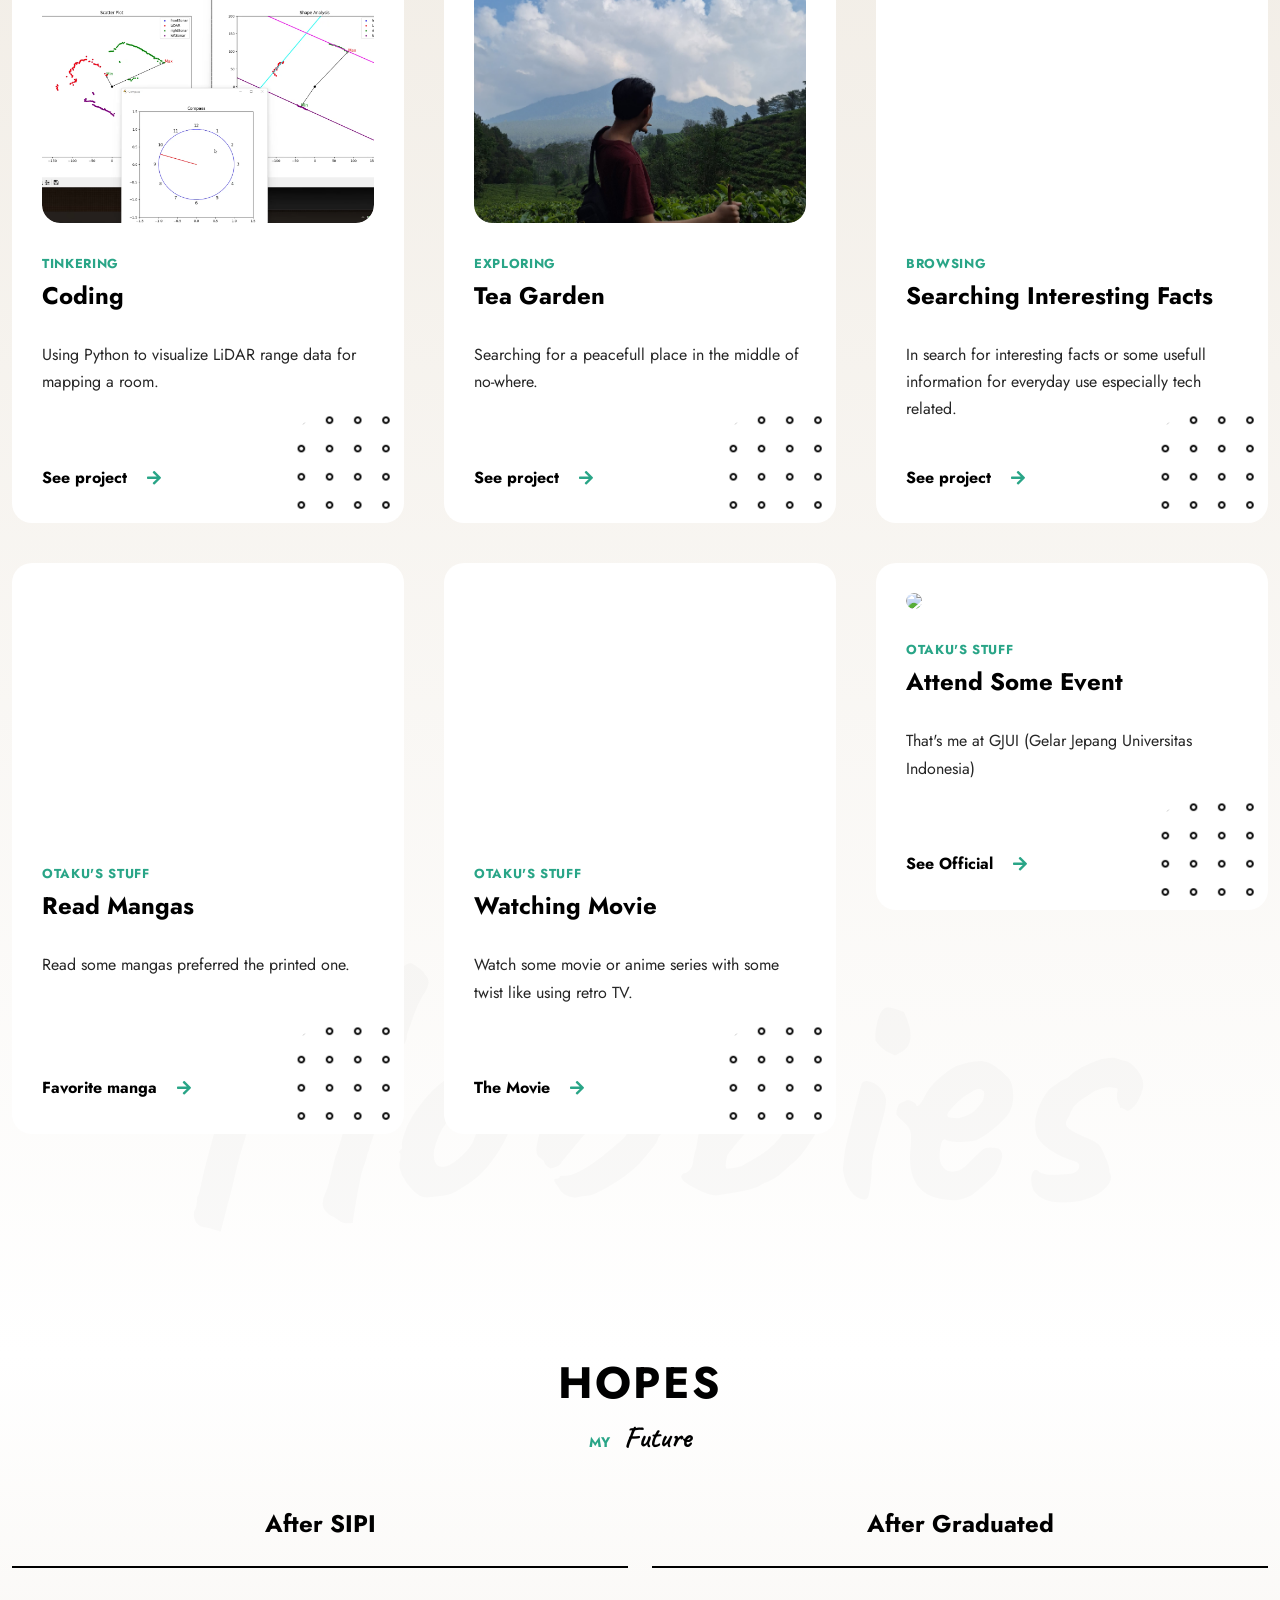
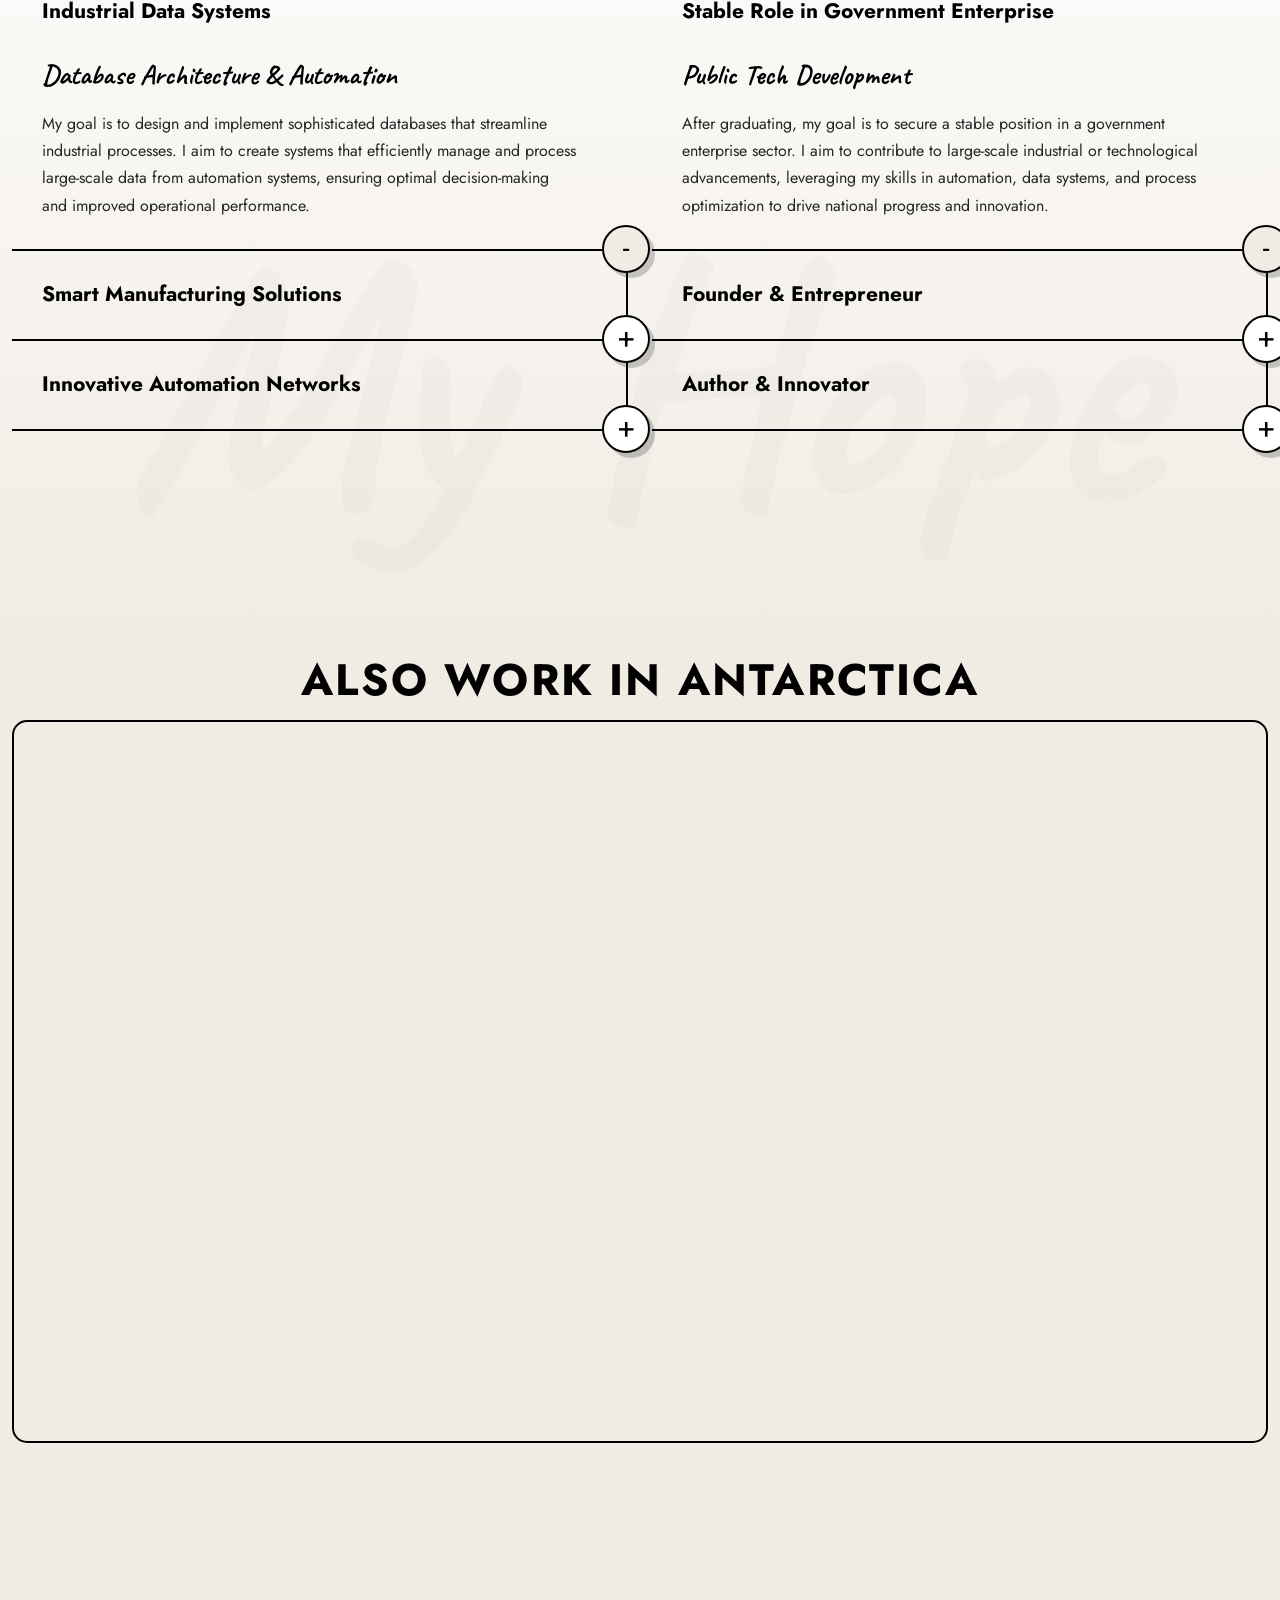
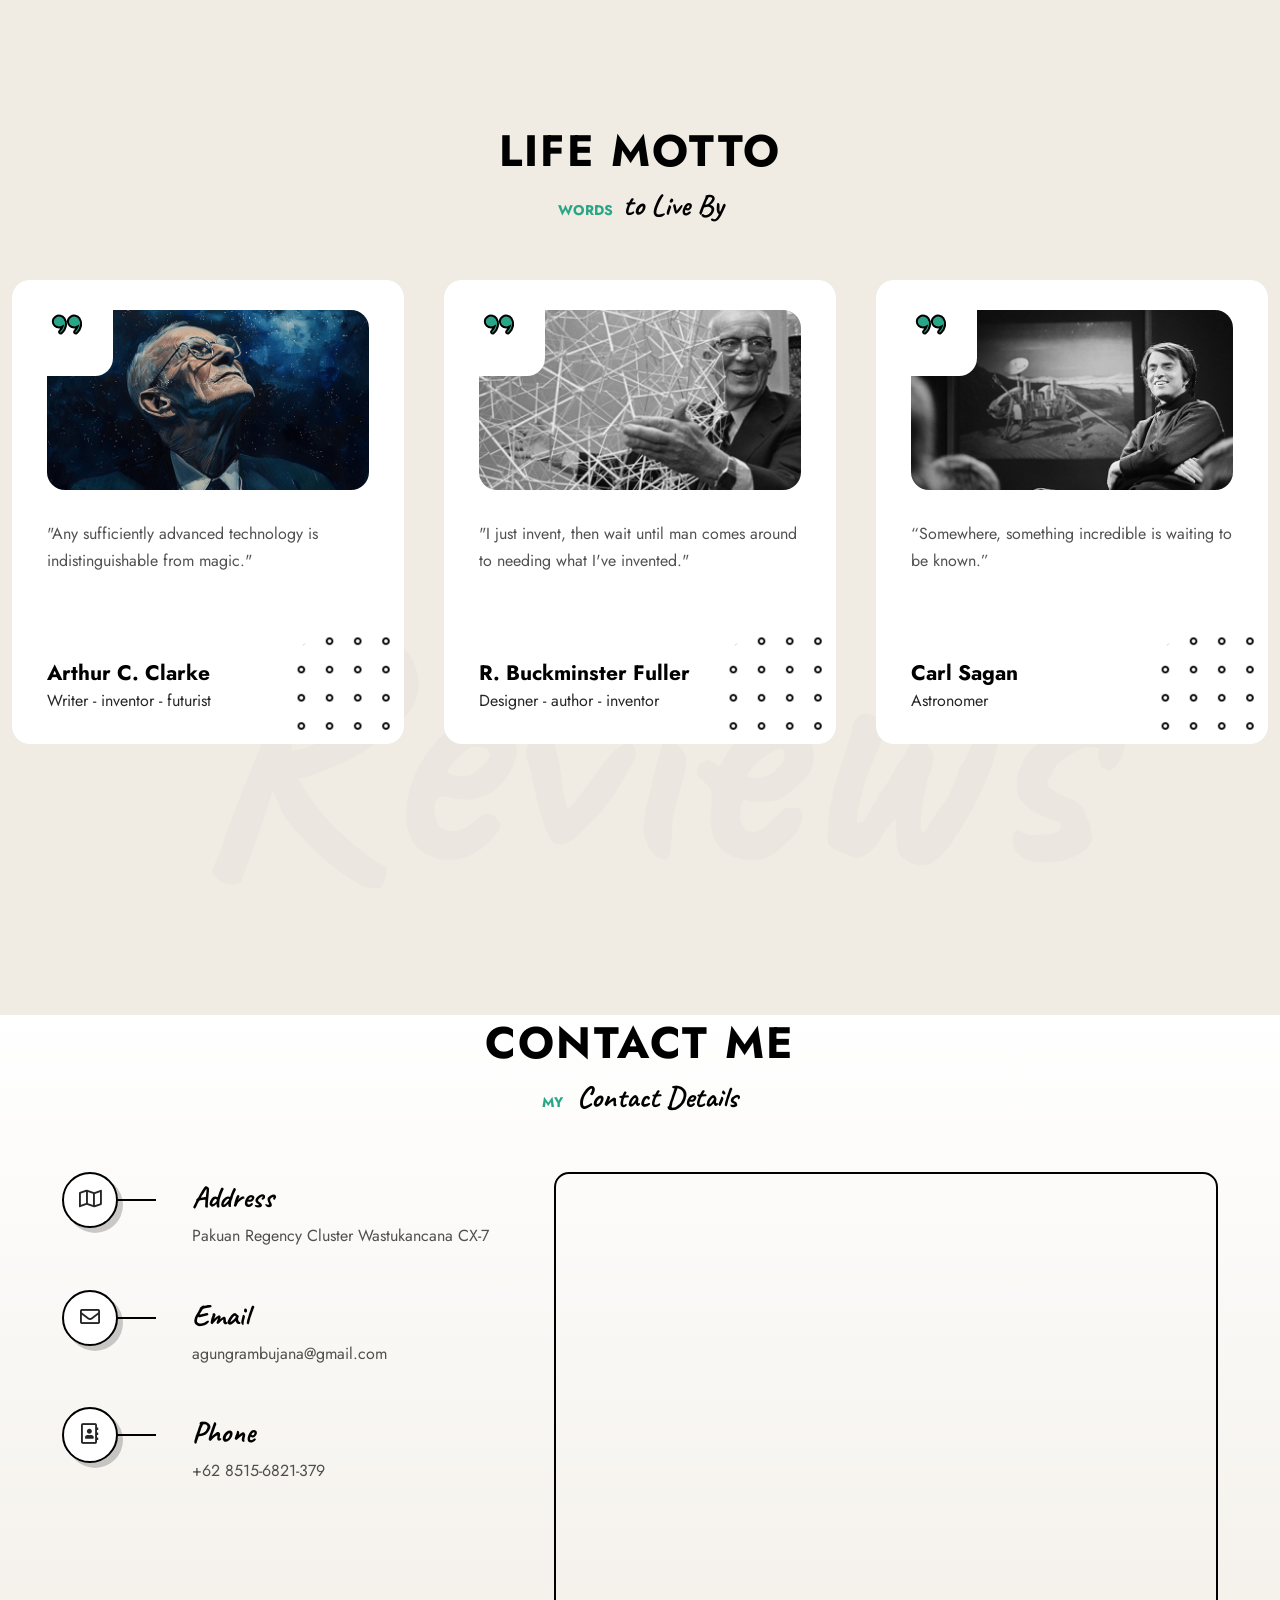
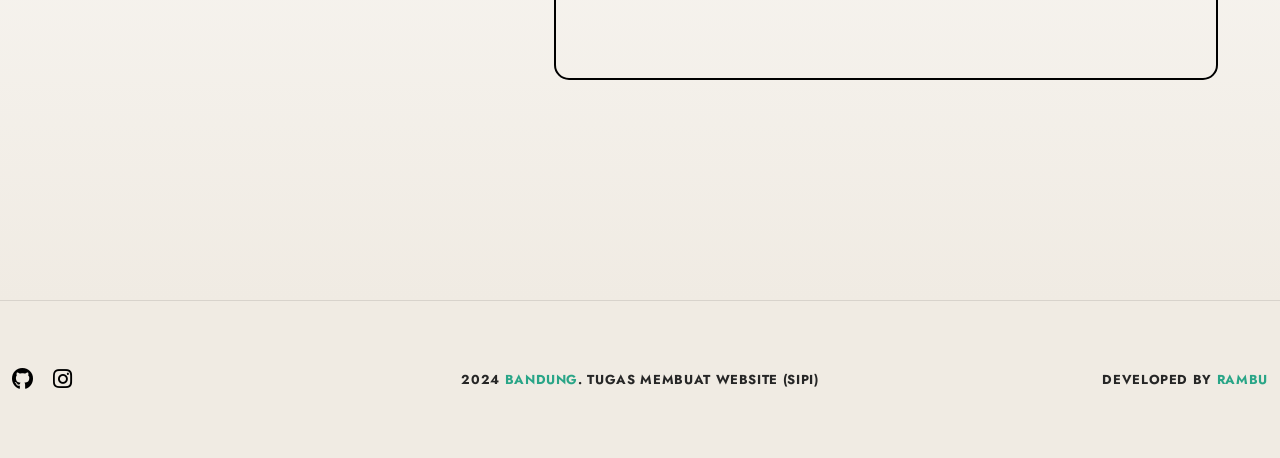
==== commit 5844f088: "Hobbies-and-video-also-map" ====
--- a/index.html
+++ b/index.html
@@ -15,6 +15,8 @@
         type="text/css" media="all">
     <link rel="stylesheet" href="https://fonts.googleapis.com/css?family=Roboto%3A100%2C100italic%2C200%2C200italic%2C300%2C300italic%2C400%2C400italic%2C500%2C500italic%2C600%2C600italic%2C700%2C700italic%2C800%2C800italic%2C900%2C900italic%7CRoboto+Slab%3A100%2C100italic%2C200%2C200italic%2C300%2C300italic%2C400%2C400italic%2C500%2C500italic%2C600%2C600italic%2C700%2C700italic%2C800%2C800italic%2C900%2C900italic&#038;display=auto"
         type="text/css" media="all">
+    <link rel="stylesheet" href="https://cdnjs.cloudflare.com/ajax/libs/font-awesome/5.15.4/css/all.min.css">
+
 
     <!-- CSS STYLES -->
     <link rel="stylesheet" href="assets/css/vendors/bootstrap.css" type="text/css" media="all">
@@ -95,66 +97,31 @@
                                             <div class="menu-full">
                                                 <ul class="menu-full">
                                                     <li class="menu-item">
-                                                        <a class="splitting-text-anim-2" data-splitting="chars" href="index.html">Home</a>
+                                                        <a class="splitting-text-anim-2" data-splitting="chars" href="index.html">Intro</a>
                                                     </li>
                                                     <li class="menu-item">
-                                                        <a class="splitting-text-anim-2" data-splitting="chars" href="#services-section">Services</a>
+                                                        <a class="splitting-text-anim-2" data-splitting="chars" href="#services-section">Lesson Learned</a>
                                                     </li>
                                                     <li class="menu-item">
-                                                        <a class="splitting-text-anim-2" data-splitting="chars" href="#skills-section">Skills</a>
+                                                        <a class="splitting-text-anim-2" data-splitting="chars" href="#skills-section">Technical Skills</a>
                                                     </li>
                                                     <li class="menu-item">
-                                                        <a class="splitting-text-anim-2" data-splitting="chars" href="#works-section">Works</a>
+                                                        <a class="splitting-text-anim-2" data-splitting="chars" href="#works-section">Hobbies</a>
                                                     </li>
                                                     <li class="menu-item">
-                                                        <a class="splitting-text-anim-2" data-splitting="chars" href="#resume-section">Resume</a>
+                                                        <a class="splitting-text-anim-2" data-splitting="chars" href="#resume-section">Hopes</a>
                                                     </li>
                                                     <li class="menu-item">
-                                                        <a class="splitting-text-anim-2" data-splitting="chars" href="#testimonials-section">Testimonials</a>
-                                                    </li>
-                                                    <li class="menu-item">
-                                                        <a class="splitting-text-anim-2" data-splitting="chars" href="#pricing-section">Pricing</a>
-                                                    </li>
-                                                    <li class="menu-item">
-                                                        <a class="splitting-text-anim-2" data-splitting="chars" href="#blog-section">Blog</a>
+                                                        <a class="splitting-text-anim-2" data-splitting="chars" href="#testimonials-section">Life Motto</a>
                                                     </li>
                                                     <li class="menu-item">
                                                         <a class="splitting-text-anim-2" data-splitting="chars" href="#contact-section">Contact</a>
                                                     </li>
-                                                    <li class="menu-item menu-item-has-children has-children">
-                                                        <a class="splitting-text-anim-2" data-splitting="chars">Pages</a>
-                                                        <ul class="sub-menu">
-                                                            <li class="menu-item">
-                                                                <a class="splitting-text-anim-1" data-splitting="chars" href="works-list.html">Works (List)</a>
-                                                            </li>
-                                                            <li class="menu-item">
-                                                                <a class="splitting-text-anim-1" data-splitting="chars" href="works.html">Works (Grid)</a>
-                                                            </li>
-                                                            <li class="menu-item">
-                                                                <a class="splitting-text-anim-1" data-splitting="chars" href="work-single.html">Work Single Page</a>
-                                                            </li>
-                                                            <li class="menu-item">
-                                                                <a class=" splitting-text-anim-1" data-splitting="chars" href="blog.html">Blog</a>
-                                                            </li>
-                                                            <li class="menu-item">
-                                                                <a class="splitting-text-anim-1" data-splitting="chars" href="blog-single.html">Single Post</a>
-                                                            </li>
-                                                        </ul>
-                                                    </li>
                                                 </ul>
                                             </div>
 
                                             <!-- social -->
                                             <div class="menu-social-links">
-                                                <a href="http://dribbble.com" target="blank" class="scrolla-element-anim-1" title="dribbble">
-													<i class="fab fa-dribbble"></i>
-												</a>
-                                                <a href="http://twitter.com" target="blank" class="scrolla-element-anim-1" title="twitter">
-													<i class="fab fa-twitter"></i>
-												</a>
-                                                <a href="http://behance.com" target="blank" class="scrolla-element-anim-1" title="behance">
-													<i class="fab fa-behance"></i>
-												</a>
                                             </div>
 
                                             <div class="v-line-block"><span></span></div>
@@ -198,17 +165,7 @@
                                     <div>
                                         <p>From West Java, Bogor City. I specialize in automation system programming, design, and graphic design. A tech enthusiast and cybersecurity hobbyist.</p>
                                     </div>
-                                    <div class="social-links">
-                                        <a target="_blank" rel="nofollow" href="#">
-    									<i aria-hidden="true" class="fab fa-twitter"></i>
-    								</a>
-                                        <a target="_blank" rel="nofollow" href="#">
-    									<i aria-hidden="true" class="fab fa-dribbble"></i>
-    								</a>
-                                        <a target="_blank" rel="nofollow" href="#">
-    									<i aria-hidden="true" class="fab fa-behance"></i>
-    								</a>
-                                    </div>
+
                                 </div>
                                 <div class="bts">
                                     <a target="_blank" href="https://drive.google.com/" class="btn">
@@ -374,7 +331,7 @@
 
                         <div class="m-titles align-center">
                             <h2 class="m-title splitting-text-anim-1 scroll-animate" data-splitting="words" data-animate="active">
-                                <span> Techincal Skills </span>
+                                <span> Technical Skills </span>
                             </h2>
                             <div class="m-subtitle splitting-text-anim-1 scroll-animate" data-splitting="words" data-animate="active">
                                 <span> As of <b>Now</b> </span>
@@ -532,7 +489,7 @@
 
             </section>
 
-            <!-- Section - Works -->
+            <!-- Section - Hobbies -->
             <section class="lui-section lui-gradient-top" id="works-section">
 
                 <!-- Heading -->
@@ -559,146 +516,146 @@
                         <div class="works-box">
                             <div class="filter-links scrolla-element-anim-1 scroll-animate" data-animate="active">
                                 <a href="#" class="lui-subtitle active" data-href=".works-col"> All </a>
-                                <a href="#" class="lui-subtitle" data-href=".sorting-ui-ux-design"> Tinkering </a>
-                                <a href="#" class="lui-subtitle" data-href=".sorting-photo"> Travelling </a>
-                                <a href="#" class="lui-subtitle" data-href=".sorting-development"> Browsing </a>
-                                <a href="#" class="lui-subtitle" data-href=".sorting-branding"> Otaku's Stuff </a>
+                                <a href="#" class="lui-subtitle" data-href=".sorting-tinkering"> Tinkering </a>
+                                <a href="#" class="lui-subtitle" data-href=".sorting-exploring"> Exploring </a>
+                                <a href="#" class="lui-subtitle" data-href=".sorting-Browsing"> Browsing </a>
+                                <a href="#" class="lui-subtitle" data-href=".sorting-Otaku"> Otaku's Stuff </a>
                             </div>
                             <div class="works-items works-masonry-items row">
-                                <div class="works-col col-xs-12 col-sm-12 col-md-12 col-lg-12 sorting-branding sorting-photo ">
+                                <div class="works-col col-xs-12 col-sm-12 col-md-12 col-lg-12 sorting-tinkering ">
                                     <div class="works-item scrolla-element-anim-1 scroll-animate" data-animate="active">
                                         <div class="image">
                                             <div class="img">
                                                 <a href="work-single.html">
-                          <img decoding="async" src="assets/images/work4.jpeg" alt="Zorro" >
+                          <img decoding="async" src="assets\images\Hobbies1.png" alt="Zorro" >
                           <span class="overlay"></span>
                         </a>
                                             </div>
                                         </div>
                                         <div class="desc">
-                                            <span class="category"> Branding, Photography </span>
+                                            <span class="category"> Tinkering </span>
                                             <h5 class="name">
-                                                <a href="work-single.html">Zorro</a>
+                                                <a href="work-single.html">Coding</a>
                                             </h5>
                                             <div class="text">
-                                                <p>Lorem ipsum dolor sit amet, consectetur adipiscing elit, sed do eiusmod tempor incididunt ut labore et dolore.</p>
-                                            </div>
-                                            <a href="work-single.html" class="lnk">See project</a>
+                                                <p>Using Python to visualize LiDAR range data for mapping a room. </p>
+                                            </div>
+                                            <a href="https://github.com/snackmasta/Lidar-Ultrasonic_Mapping" class="lnk">See project</a>
                                         </div>
                                         <div class="bg-img" style="background-image: url(assets/images/pat-2.png);"></div>
                                     </div>
                                 </div>
-                                <div class="works-col col-xs-12 col-sm-12 col-md-12 col-lg-12 sorting-branding sorting-ui-ux-design ">
+                                <div class="works-col col-xs-12 col-sm-12 col-md-12 col-lg-12 sorting-exploring">
                                     <div class="works-item scrolla-element-anim-1 scroll-animate" data-animate="active">
                                         <div class="image">
                                             <div class="img">
                                                 <a href="work-single.html">
-                          <img decoding="async" src="assets/images/work2.jpeg" alt="Gooir" >
+                          <img decoding="async" src="assets\images\TeaGarden.jpg" alt="Gooir" >
                           <span class="overlay"></span>
                         </a>
                                             </div>
                                         </div>
                                         <div class="desc">
-                                            <span class="category"> Branding, UI UX Design </span>
+                                            <span class="category"> Exploring </span>
                                             <h5 class="name">
-                                                <a href="work-single.html">Gooir</a>
+                                                <a href="work-single.html">Tea Garden</a>
                                             </h5>
                                             <div class="text">
-                                                <p>Lorem ipsum dolor sit amet, consectetur adipiscing elit, sed do eiusmod tempor incididunt ut labore et dolore.</p>
+                                                <p>Searching for a peacefull place in the middle of no-where.</p>
                                             </div>
                                             <a href="work-single.html" class="lnk">See project</a>
                                         </div>
                                         <div class="bg-img" style="background-image: url(assets/images/pat-2.png);"></div>
                                     </div>
                                 </div>
-                                <div class="works-col col-xs-12 col-sm-12 col-md-12 col-lg-12 sorting-development sorting-ui-ux-design ">
+                                <div class="works-col col-xs-12 col-sm-12 col-md-12 col-lg-12 sorting-Browsing">
                                     <div class="works-item scrolla-element-anim-1 scroll-animate" data-animate="active">
                                         <div class="image">
                                             <div class="img">
                                                 <a href="work-single.html">
-                          <img decoding="async" src="assets/images/work7.jpg" alt="Explore" >
+                          <img decoding="async" src="assets\images\Browsing.jpg" alt="Explore" >
                           <span class="overlay"></span>
                         </a>
                                             </div>
                                         </div>
                                         <div class="desc">
-                                            <span class="category"> Development, UI UX Design </span>
+                                            <span class="category"> Browsing </span>
                                             <h5 class="name">
-                                                <a href="work-single.html">Explore</a>
+                                                <a href="work-single.html">Searching Interesting Facts</a>
                                             </h5>
                                             <div class="text">
-                                                <p>Lorem ipsum dolor sit amet, consectetur adipiscing elit, sed do eiusmod tempor incididunt ut labore et dolore.</p>
+                                                <p>In search for interesting facts or some usefull information for everyday use especially tech related.</p>
                                             </div>
                                             <a href="work-single.html" class="lnk">See project</a>
                                         </div>
                                         <div class="bg-img" style="background-image: url(assets/images/pat-2.png);"></div>
                                     </div>
                                 </div>
-                                <div class="works-col col-xs-12 col-sm-12 col-md-12 col-lg-12 sorting-branding sorting-photo ">
+                                <div class="works-col col-xs-12 col-sm-12 col-md-12 col-lg-12 sorting-Otaku">
                                     <div class="works-item scrolla-element-anim-1 scroll-animate" data-animate="active">
                                         <div class="image">
                                             <div class="img">
                                                 <a href="work-single.html">
-                          <img decoding="async" src="assets/images/work1.jpeg" alt="Mozar" >
+                          <img decoding="async" src="assets\images\Manga.jpg" alt="Mozar" >
                           <span class="overlay"></span>
                         </a>
                                             </div>
                                         </div>
                                         <div class="desc">
-                                            <span class="category"> Branding, Photography </span>
+                                            <span class="category"> Otaku's Stuff </span>
                                             <h5 class="name">
-                                                <a href="work-single.html">Mozar</a>
+                                                <a href="work-single.html">Read Mangas</a>
                                             </h5>
                                             <div class="text">
-                                                <p>Lorem ipsum dolor sit amet, consectetur adipiscing elit, sed do eiusmod tempor incididunt ut labore et dolore.</p>
-                                            </div>
-                                            <a href="work-single.html" class="lnk">See project</a>
+                                                <p>Read some mangas preferred the printed one.</p>
+                                            </div>
+                                            <a href="https://tongari-anime.com/en/" class="lnk">Favorite manga</a>
                                         </div>
                                         <div class="bg-img" style="background-image: url(assets/images/pat-2.png);"></div>
                                     </div>
                                 </div>
-                                <div class="works-col col-xs-12 col-sm-12 col-md-12 col-lg-12 sorting-development sorting-ui-ux-design ">
+                                <div class="works-col col-xs-12 col-sm-12 col-md-12 col-lg-12 sorting-Otaku">
                                     <div class="works-item scrolla-element-anim-1 scroll-animate" data-animate="active">
                                         <div class="image">
                                             <div class="img">
                                                 <a href="work-single.html">
-                          <img decoding="async" src="assets/images/single8.jpg" alt="Stay Fit" >
+                          <img decoding="async" src="assets\images\movie.jpg" alt="Stay Fit" >
                           <span class="overlay"></span>
                         </a>
                                             </div>
                                         </div>
                                         <div class="desc">
-                                            <span class="category"> Development, UI UX Design </span>
+                                            <span class="category"> Otaku's Stuff </span>
                                             <h5 class="name">
-                                                <a href="work-single.html">Stay Fit</a>
+                                                <a href="work-single.html">Watching Movie</a>
                                             </h5>
                                             <div class="text">
-                                                <p>Lorem ipsum dolor sit amet, consectetur adipiscing elit, sed do eiusmod tempor incididunt ut labore et dolore.</p>
-                                            </div>
-                                            <a href="work-single.html" class="lnk">See project</a>
+                                                <p>Watch some movie or anime series with some twist like using retro TV.</p>
+                                            </div>
+                                            <a href="https://www.google.com/url?sa=t&rct=j&q=&esrc=s&source=web&cd=&cad=rja&uact=8&ved=2ahUKEwjL4p-w5Z-JAxWPR2wGHRdRI8EQFnoECBEQAQ&url=https%3A%2F%2Fwww.netflix.com%2Fid%2Ftitle%2F81033445&authuser=1&usg=AOvVaw1m76FwKQ391Gy_CB6GCJip&opi=89978449" class="lnk">The Movie</a>
                                         </div>
                                         <div class="bg-img" style="background-image: url(assets/images/pat-2.png);"></div>
                                     </div>
                                 </div>
-                                <div class="works-col col-xs-12 col-sm-12 col-md-12 col-lg-12 sorting-development sorting-photo ">
+                                <div class="works-col col-xs-12 col-sm-12 col-md-12 col-lg-12 sorting-Otaku">
                                     <div class="works-item scrolla-element-anim-1 scroll-animate" data-animate="active">
                                         <div class="image">
                                             <div class="img">
                                                 <a href="work-single.html">
-                          <img decoding="async" src="assets/images/single6.jpg" alt="Kana" >
+                          <img decoding="async" src="assets\images\cosu.png" alt="Kana" >
                           <span class="overlay"></span>
                         </a>
                                             </div>
                                         </div>
                                         <div class="desc">
-                                            <span class="category"> Development, Photography </span>
+                                            <span class="category"> Otaku's Stuff </span>
                                             <h5 class="name">
-                                                <a href="work-single.html">Kana</a>
+                                                <a href="work-single.html">Attend Some Event</a>
                                             </h5>
                                             <div class="text">
-                                                <p>Lorem ipsum dolor sit amet, consectetur adipiscing elit, sed do eiusmod tempor incididunt ut labore et dolore.</p>
-                                            </div>
-                                            <a href="work-single.html" class="lnk">See project</a>
+                                                <p>That's me at GJUI (Gelar Jepang Universitas Indonesia)</p>
+                                            </div>
+                                            <a href="https://www.instagram.com/gelarjepangUI/" class="lnk">See Official</a>
                                         </div>
                                         <div class="bg-img" style="background-image: url(assets/images/pat-2.png);"></div>
                                     </div>
@@ -717,7 +674,7 @@
 
             </section>
 
-            <!-- Section - Resume -->
+            <!-- Section - Hopes -->
             <section class="lui-section lui-gradient-bottom" id="resume-section">
 
                 <!-- Heading -->
@@ -726,7 +683,7 @@
 
                         <div class="m-titles align-center">
                             <h2 class="m-title splitting-text-anim-1 scroll-animate" data-splitting="words" data-animate="active">
-                                <span> Hope </span>
+                                <span> Hopes </span>
                             </h2>
                             <div class="m-subtitle splitting-text-anim-1 scroll-animate" data-splitting="words" data-animate="active">
                                 <span> my <b>Future</b>
@@ -737,7 +694,7 @@
                     </div>
                 </div>
 
-                <!-- History -->
+                <!-- Table -->
                 <div class="v-line v-line-left">
                     <div class="container">
 
@@ -871,8 +828,33 @@
 
                     </div>
                 </div>
-
             </section>
+
+            <!-- antartica section -->
+             <section class="lui-section lui-gradient-center" id="antartica-section">
+                                <!-- subtittle "also work in antartica" -->
+                                <div class="lui-heading">
+                                    <div class="container">
+                
+                                        <div class="m-titles align-center">
+                                            <h6 class="m-title splitting-text-anim-1 scroll-animate" data-splitting="words" data-animate="active">
+                                                <span> Also Work in Antarctica </span>
+                                            </h6>
+                                            <div class="m-subtitle splitting-text-anim-1 scroll-animate" data-splitting="words" data-animate="active">
+                                                <span>
+                                </span>
+                                <!-- Add video player with title "I want to go to Antarctica to PLS" -->
+                                <div style="text-align: center; border: 2px solid black; border-radius: 15px; overflow: hidden;">
+                                    <iframe width="1276" height="717" 
+                                            src="https://www.youtube.com/embed/P5lQ9DCXIbs?si=WfsXFOWWk-vAWLYT&autoplay=1" 
+                                            title="I want to go to Antarctica to PLS" 
+                                            frameborder="0" 
+                                            allow="accelerometer; autoplay; clipboard-write; encrypted-media; gyroscope; picture-in-picture; web-share" 
+                                            referrerpolicy="strict-origin-when-cross-origin" 
+                                            allowfullscreen>
+                                    </iframe>
+                                </div>
+             </section>
 
             <!-- Section - Testimonials -->
             <section class="lui-section lui-gradient-center" id="testimonials-section">
@@ -1043,276 +1025,6 @@
 
             </section>
 
-            <!-- Section - Pricing -->
-            <section class="lui-section lui-gradient-center" id="pricing-section">
-
-                <!-- Heading -->
-                <div class="lui-heading">
-                    <div class="container">
-
-                        <div class="m-titles align-center">
-                            <h2 class="m-title splitting-text-anim-1 scroll-animate" data-splitting="words" data-animate="active">
-                                <span> Pricing </span>
-                            </h2>
-                            <div class="m-subtitle splitting-text-anim-1 scroll-animate" data-splitting="words" data-animate="active">
-                                <span> my <b>Price Board</b>
-                </span>
-                            </div>
-                        </div>
-
-                    </div>
-                </div>
-
-                <!-- Pricing -->
-                <div class="v-line v-line-left">
-                    <div class="container">
-
-                        <div class="pricing-items row">
-                            <div class="pricing-col col-xs-12 col-sm-6 col-md-6 col-lg-4">
-                                <div class="pricing-item scrolla-element-anim-1 scroll-animate" data-animate="active">
-                                    <div class="lui-subtitle">
-                                        <span> Hourley Basis </span>
-                                    </div>
-                                    <div class="icon"></div>
-                                    <div class="price">
-                                        <span> 39 <b>$</b>
-                    </span>
-                                        <em>Hour</em>
-                                    </div>
-                                    <div class="lui-text">
-                                        <div>
-                                            <p>Lorem ipsum dolor sit amet, consectetur adipiscing elit, sed do eiusmod tempor incididunt ut labore et dolore magna aliqua. Quis ipsum suspendisse ultrices gravida.</p>
-                                        </div>
-                                    </div>
-                                    <div class="list">
-                                        <div>
-                                            <ul>
-                                                <li>
-                                                    <i class="fas fa-check"></i>Brand Design
-                                                </li>
-                                                <li>
-                                                    <i class="fas fa-check"></i>Web Development
-                                                </li>
-                                                <li>
-                                                    <em>Advertising</em>
-                                                </li>
-                                                <li>
-                                                    <em>Photography</em>
-                                                </li>
-                                            </ul>
-                                        </div>
-                                    </div>
-                                    <a href="#contact-section" class="btn btn-solid">
-                    <span>Start Project</span>
-                  </a>
-                                    <div class="bg-img" style="background-image: url(assets/images/pat-2.png);"></div>
-                                </div>
-                            </div>
-                            <div class="pricing-col center col-xs-12 col-sm-6 col-md-6 col-lg-4">
-                                <div class="label">
-                                    <span> Popular </span>
-                                </div>
-                                <div class="pricing-item scrolla-element-anim-1 scroll-animate" data-animate="active">
-                                    <div class="lui-subtitle">
-                                        <span> Freelancing </span>
-                                    </div>
-                                    <div class="icon"></div>
-                                    <div class="price">
-                                        <span> 259 <b>$</b>
-                    </span>
-                                        <em>Week</em>
-                                    </div>
-                                    <div class="lui-text">
-                                        <div>
-                                            <p>Lorem ipsum dolor sit amet, consectetur adipiscing elit, sed do eiusmod tempor incididunt ut labore et dolore magna aliqua. Quis ipsum suspendisse ultrices gravida.</p>
-                                        </div>
-                                    </div>
-                                    <div class="list">
-                                        <div>
-                                            <ul>
-                                                <li>
-                                                    <i class="fas fa-check"></i>Brand Design
-                                                </li>
-                                                <li>
-                                                    <i class="fas fa-check"></i>Web Development
-                                                </li>
-                                                <li>
-                                                    <i class="fas fa-check"></i>Advertising
-                                                </li>
-                                                <li>
-                                                    <em>Photography</em>
-                                                </li>
-                                            </ul>
-                                        </div>
-                                    </div>
-                                    <a href="#contact-section" class="btn btn-solid">
-                    <span>Start Project</span>
-                  </a>
-                                    <div class="bg-img" style="background-image: url(assets/images/pat-2.png);"></div>
-                                </div>
-                            </div>
-                            <div class="pricing-col col-xs-12 col-sm-6 col-md-6 col-lg-4">
-                                <div class="pricing-item scrolla-element-anim-1 scroll-animate" data-animate="active">
-                                    <div class="lui-subtitle">
-                                        <span> Full Time </span>
-                                    </div>
-                                    <div class="icon"></div>
-                                    <div class="price">
-                                        <span> 1.249 <b>$</b>
-                    </span>
-                                        <em>Month</em>
-                                    </div>
-                                    <div class="lui-text">
-                                        <div>
-                                            <p>Lorem ipsum dolor sit amet, consectetur adipiscing elit, sed do eiusmod tempor incididunt ut labore et dolore magna aliqua. Quis ipsum suspendisse ultrices gravida.</p>
-                                        </div>
-                                    </div>
-                                    <div class="list">
-                                        <div>
-                                            <ul>
-                                                <li>
-                                                    <i class="fas fa-check"></i>Brand Design
-                                                </li>
-                                                <li>
-                                                    <i class="fas fa-check"></i>Web Development
-                                                </li>
-                                                <li>
-                                                    <i class="fas fa-check"></i>Advertising
-                                                </li>
-                                                <li>
-                                                    <i class="fas fa-check"></i>Photography
-                                                </li>
-                                            </ul>
-                                        </div>
-                                    </div>
-                                    <a href="#contact-section" class="btn btn-solid">
-                    <span>Start Project</span>
-                  </a>
-                                    <div class="bg-img" style="background-image: url(assets/images/pat-2.png);"></div>
-                                </div>
-                            </div>
-                        </div>
-
-                        <div class="lui-bgtitle">
-                            <span> Pricing </span>
-                        </div>
-
-                    </div>
-                </div>
-
-            </section>
-
-            <!-- Section - Blog -->
-            <section class="lui-section lui-gradient-top" id="blog-section">
-
-                <!-- Heading -->
-                <div class="lui-heading">
-                    <div class="container">
-
-                        <div class="m-titles align-center">
-                            <h2 class="m-title splitting-text-anim-1 scroll-animate" data-splitting="words" data-animate="active">
-                                <span> Latest Blog </span>
-                            </h2>
-                            <div class="m-subtitle splitting-text-anim-1 scroll-animate" data-splitting="words" data-animate="active">
-                                <span> my <b>Articles and Advice</b>
-                </span>
-                            </div>
-                        </div>
-
-                    </div>
-                </div>
-
-                <!-- Archive -->
-                <div class="v-line v-line-right">
-                    <div class="container">
-
-                        <div class="blog-items row">
-                            <div class="col-xs-12 col-sm-6 col-md-6 col-lg-6">
-                                <div class="archive-item scrolla-element-anim-1 scroll-animate" data-animate="active">
-                                    <div class="image">
-                                        <a href="blog-single.html">
-                      <img decoding="async" src="assets/images/single7.jpg" alt="The Main Thing For The Designer" >
-                    </a>
-                                    </div>
-                                    <div class="desc">
-                                        <div class="category lui-subtitle">
-                                            <span>October 31, 2022</span>
-                                        </div>
-                                        <h5 class="lui-title">
-                                            <a href="blog-single.html">The Main Thing For The Designer</a>
-                                        </h5>
-                                        <div class="lui-text">
-                                            <p>Vivamus interdum suscipit lacus. Nunc ultrices accumsan mattis. Aliquam vel sem vel velit efficitur malesuada. Donec arcu lacus, ornare eget&#8230; </p>
-                                            <div class="readmore">
-                                                <a href="blog-single.html" class="lnk">Read more</a>
-                                            </div>
-                                        </div>
-                                    </div>
-                                </div>
-                            </div>
-                            <div class="col-xs-12 col-sm-6 col-md-6 col-lg-6">
-                                <div class="archive-item scrolla-element-anim-1 scroll-animate" data-animate="active">
-                                    <div class="image">
-                                        <a href="blog-single.html">
-                      <img decoding="async" src="assets/images/blog-4-scaled-1.jpg" alt="Follow Your Own Design Process" >
-                    </a>
-                                    </div>
-                                    <div class="desc">
-                                        <div class="category lui-subtitle">
-                                            <span>October 31, 2022</span>
-                                        </div>
-                                        <h5 class="lui-title">
-                                            <a href="blog-single.html">Follow Your Own Design Process</a>
-                                        </h5>
-                                        <div class="lui-text">
-                                            <p>Vivamus interdum suscipit lacus. Nunc ultrices accumsan mattis. Aliquam vel sem vel velit efficitur malesuada. Donec arcu lacus, ornare eget&#8230; </p>
-                                            <div class="readmore">
-                                                <a href="blog-single.html" class="lnk">Read more</a>
-                                            </div>
-                                        </div>
-                                    </div>
-                                </div>
-                            </div>
-                            <div class="col-xs-12 col-sm-6 col-md-6 col-lg-6">
-                                <div class="archive-item scrolla-element-anim-1 scroll-animate" data-animate="active">
-                                    <div class="image">
-                                        <a href="blog-single.html">
-                      <img decoding="async" src="assets/images/blog-2.jpg" alt="Usability Secrets to Create Better Interfaces" >
-                    </a>
-                                    </div>
-                                    <div class="desc">
-                                        <div class="category lui-subtitle">
-                                            <span>November 28, 2021</span>
-                                        </div>
-                                        <h5 class="lui-title">
-                                            <a href="blog-single.html">Usability Secrets to Create Better Interfaces</a>
-                                        </h5>
-                                        <div class="lui-text">
-                                            <p>Vivamus interdum suscipit lacus. Nunc ultrices accumsan mattis. Aliquam vel sem vel velit efficitur malesuada. Donec arcu lacus, ornare eget&#8230; </p>
-                                            <div class="readmore">
-                                                <a href="blog-single.html" class="lnk">Read more</a>
-                                            </div>
-                                        </div>
-                                    </div>
-                                </div>
-                            </div>
-                        </div>
-
-                        <div class="load-more">
-                            <a href="blog.html" class="btn scrolla-element-anim-1 scroll-animate" data-animate="active">
-                <span>View Blog</span>
-              </a>
-                        </div>
-
-                        <div class="lui-bgtitle">
-                            <span> Blog </span>
-                        </div>
-
-                    </div>
-                </div>
-
-            </section>
-
             <!-- Section - Contacts -->
             <section class="lui-section lui-gradient-bottom" id="contact-section">
 
@@ -1325,7 +1037,7 @@
                                 <span> Contact Me </span>
                             </h2>
                             <div class="m-subtitle splitting-text-anim-1 scroll-animate" data-splitting="words" data-animate="active">
-                                <span> Let’s <b>Talk About Ideas</b>
+                                <span> My <b>Contact Details</b>
                 </span>
                             </div>
                         </div>
@@ -1349,7 +1061,7 @@
                                             <span> Address </span>
                                         </div>
                                         <div class="lui-text">
-                                            <span> North Tower, Toronto, Canada </span>
+                                            <span> Pakuan Regency Cluster Wastukancana CX-7 </span>
                                         </div>
                                     </div>
                                     <div class="numbers-item scrolla-element-anim-1 scroll-animate" data-animate="active">
@@ -1362,7 +1074,7 @@
                                             <span> Email </span>
                                         </div>
                                         <div class="lui-text">
-                                            <span> zoe.miller@mydomain.com </span>
+                                            <span> agungrambujana@gmail.com </span>
                                         </div>
                                     </div>
                                     <div class="numbers-item scrolla-element-anim-1 scroll-animate" data-animate="active">
@@ -1373,72 +1085,17 @@
                                             <span> Phone </span>
                                         </div>
                                         <div class="lui-text">
-                                            <span> +1 900 - 900 - 9000 </span>
+                                            <span> +62 8515-6821-379 </span>
                                         </div>
                                     </div>
                                 </div>
 
                             </div>
                             <div class="col-xs-12 col-sm-12 col-md-7 col-lg-7">
-
-                                <div class="contacts-form scrolla-element-anim-1 scroll-animate" data-animate="active">
-                                    <div class="bg-img" style="background-image: url(assets/images/pat-1.png);"></div>
-                                    <div class="contacts-form">
-                                        <form id="cform" method="post">
-                                            <div class="row">
-                                                <div class="col-xs-12 col-sm-6 col-md-6 col-lg-6">
-                                                    <div class="group">
-                                                        <label>
-                              Your Full Name <b>*</b>
-                              <input type="text" name="name" >
-                            </label>
-                                                    </div>
-                                                </div>
-                                                <div class="col-xs-12 col-sm-6 col-md-6 col-lg-6">
-                                                    <div class="group">
-                                                        <label>
-                              Your Email Address <b>*</b>
-                              <input type="email" name="email" >
-                            </label>
-                                                    </div>
-                                                </div>
-                                                <div class="col-xs-12 col-sm-12 col-md-12 col-lg-12">
-                                                    <div class="group">
-                                                        <label>
-                              Your Subject <b>*</b>
-                              <input type="text" name="subject" >
-                            </label>
-                                                    </div>
-                                                </div>
-                                                <div class="col-xs-12 col-sm-12 col-md-12 col-lg-12">
-                                                    <div class="group">
-                                                        <label>
-                              Your Message <b>*</b>
-                              <textarea name="message"></textarea>
-                            </label>
-                                                    </div>
-                                                </div>
-                                                <div class="col-xs-12 col-sm-12 col-md-12 col-lg-12 align-right">
-                                                    <div class="terms-label">* Accept the terms and conditions.</div>
-                                                    <a href="#" class="btn" onclick="$('#cform').submit(); return false;">
-                            <span>Send Message</span>
-                          </a>
-                                                </div>
-                                            </div>
-                                        </form>
-                                        <div class="alert-success" style="display: none;">
-                                            <p>Thanks, your message is sent successfully.</p>
-                                        </div>
-                                    </div>
-
-                                </div>
-
-                            </div>
-                        </div>
-
-                        <div class="lui-bgtitle">
-                            <span> Contact Me </span>
-                        </div>
+                                <div style="border: 2px solid black; border-radius: 15px; overflow: hidden;">
+                                    <iframe src="https://www.google.com/maps/embed?pb=!1m18!1m12!1m3!1d501.85975715536523!2d106.74195563044607!3d-6.563014227802135!2m3!1f0!2f0!3f0!3m2!1i1024!2i768!4f13.1!3m3!1m2!1s0x2e69c5ea9b5cc65f%3A0x98b654ad6a3881c2!2sCV.%20PUTERA%20SEJATI!5e0!3m2!1sid!2sid!4v1729520113738!5m2!1sid!2sid" 
+                                            width="700" height="495" style="border:0;" allowfullscreen="" loading="lazy" referrerpolicy="no-referrer-when-downgrade"></iframe>
+                                </div>
 
                     </div>
                 </div>
@@ -1455,29 +1112,28 @@
                         <div class="col-xs-12 col-sm-12 col-md-4 col-lg-4">
 
                             <div class="social-links scrolla-element-anim-1 scroll-animate" data-animate="active">
-                                <a target="_blank" rel="nofollow" href="http://twitter.com">
-                  <i aria-hidden="true" class="fab fa-twitter"></i>
-                </a>
-                                <a target="_blank" rel="nofollow" href="http://dribble.com">
-                  <i aria-hidden="true" class="fab fa-dribbble"></i>
-                </a>
-                                <a target="_blank" rel="nofollow" href="http://behance.com">
-                  <i aria-hidden="true" class="fab fa-behance"></i>
-                </a>
+                <!-- github -->
+                  <a target="_blank" rel="nofollow" href="https://github.com/snackmasta">
+                  <i aria-hidden="true" class="fab fa-github"></i>
+                  </a>
+                <!-- Instagram -->
+                  <a target="_blank" rel="nofollow" href="https://www.instagram.com/agungrambujana/">
+                  <i aria-hidden="true" class="fab fa-instagram"></i>
+                  </a>
                             </div>
 
                         </div>
                         <div class="col-xs-12 col-sm-12 col-md-4 col-lg-4">
 
                             <div class="copyright-text align-center scrolla-element-anim-1 scroll-animate" data-animate="active">
-                                © 2022 <strong>Luique</strong>. All rights reserved
+                                2024 <strong>Bandung</strong>. Tugas Membuat Website (SIPI)
                             </div>
 
                         </div>
                         <div class="col-xs-12 col-sm-12 col-md-4 col-lg-4">
 
                             <div class="copyright-text align-right scrolla-element-anim-1 scroll-animate" data-animate="active">
-                                Developed by <strong>bslthemes</strong>
+                                Developed by <strong>Rambu</strong>
                             </div>
 
                         </div>
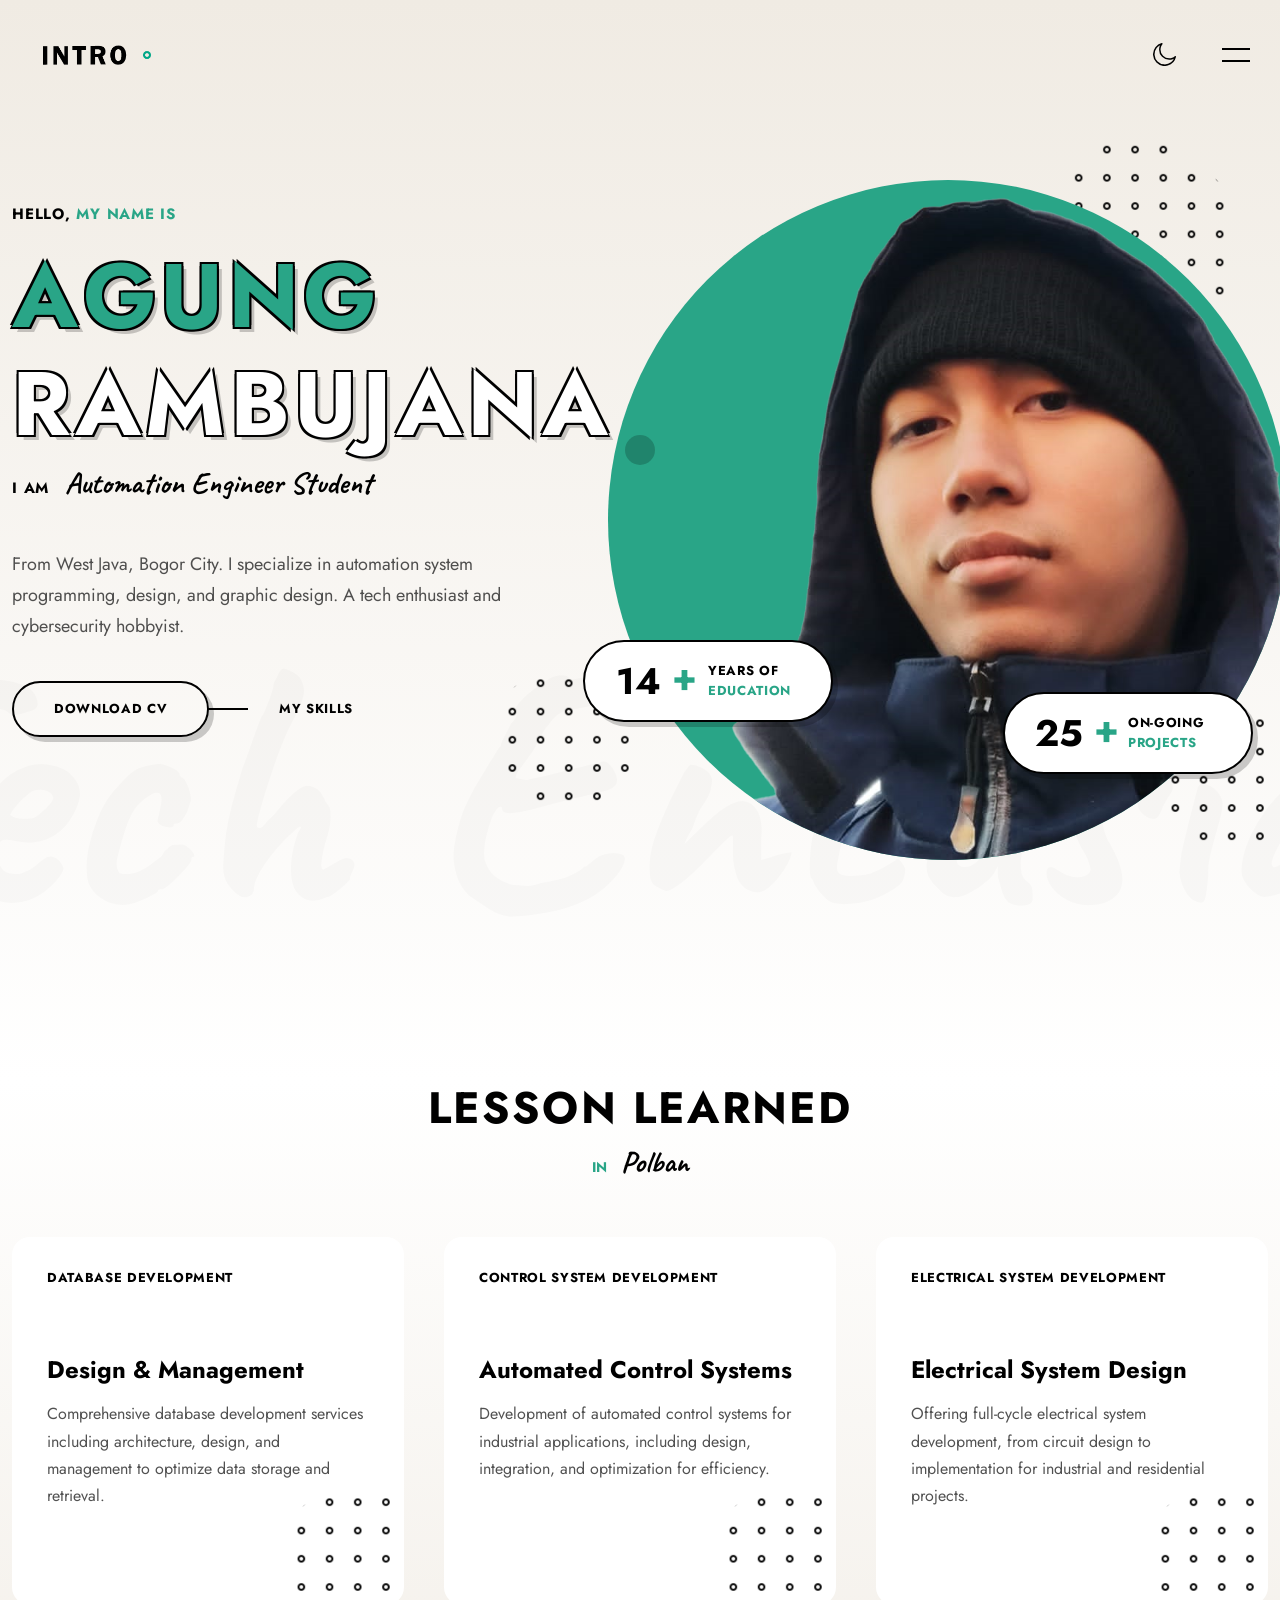
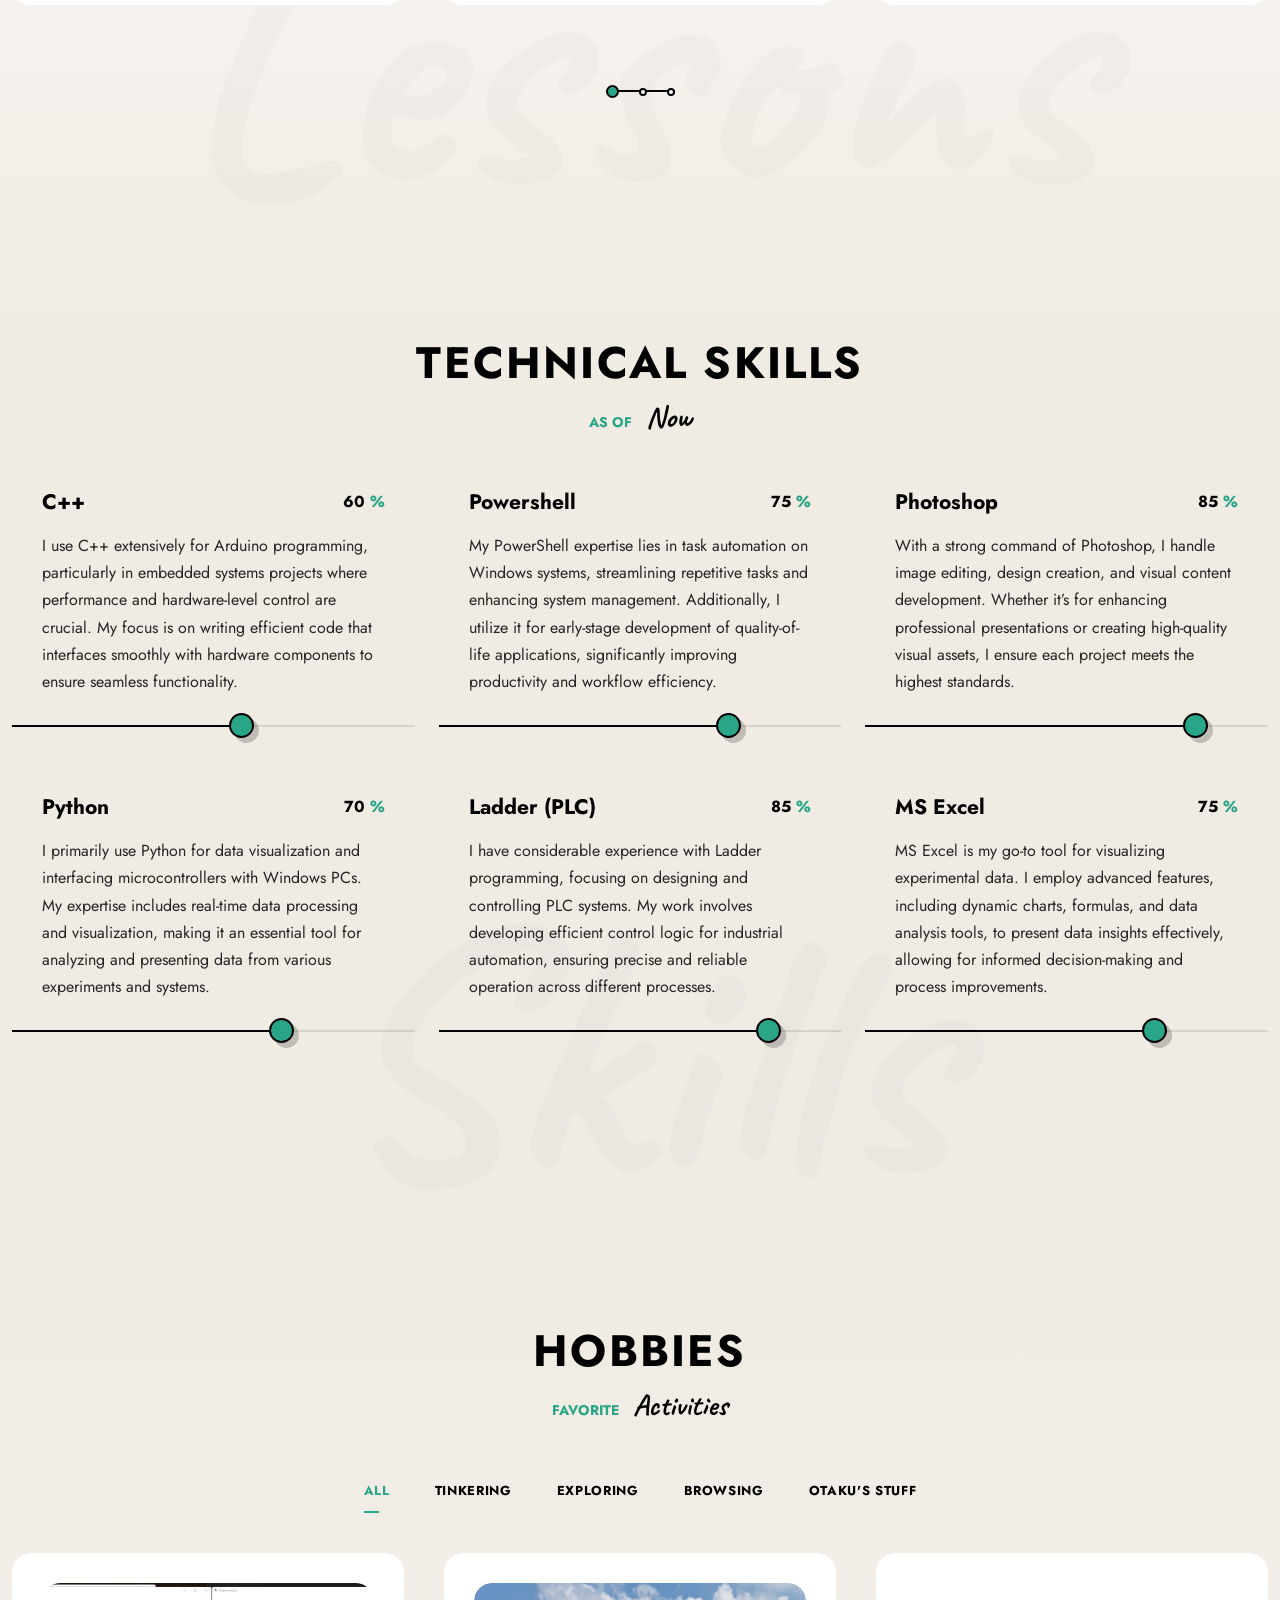
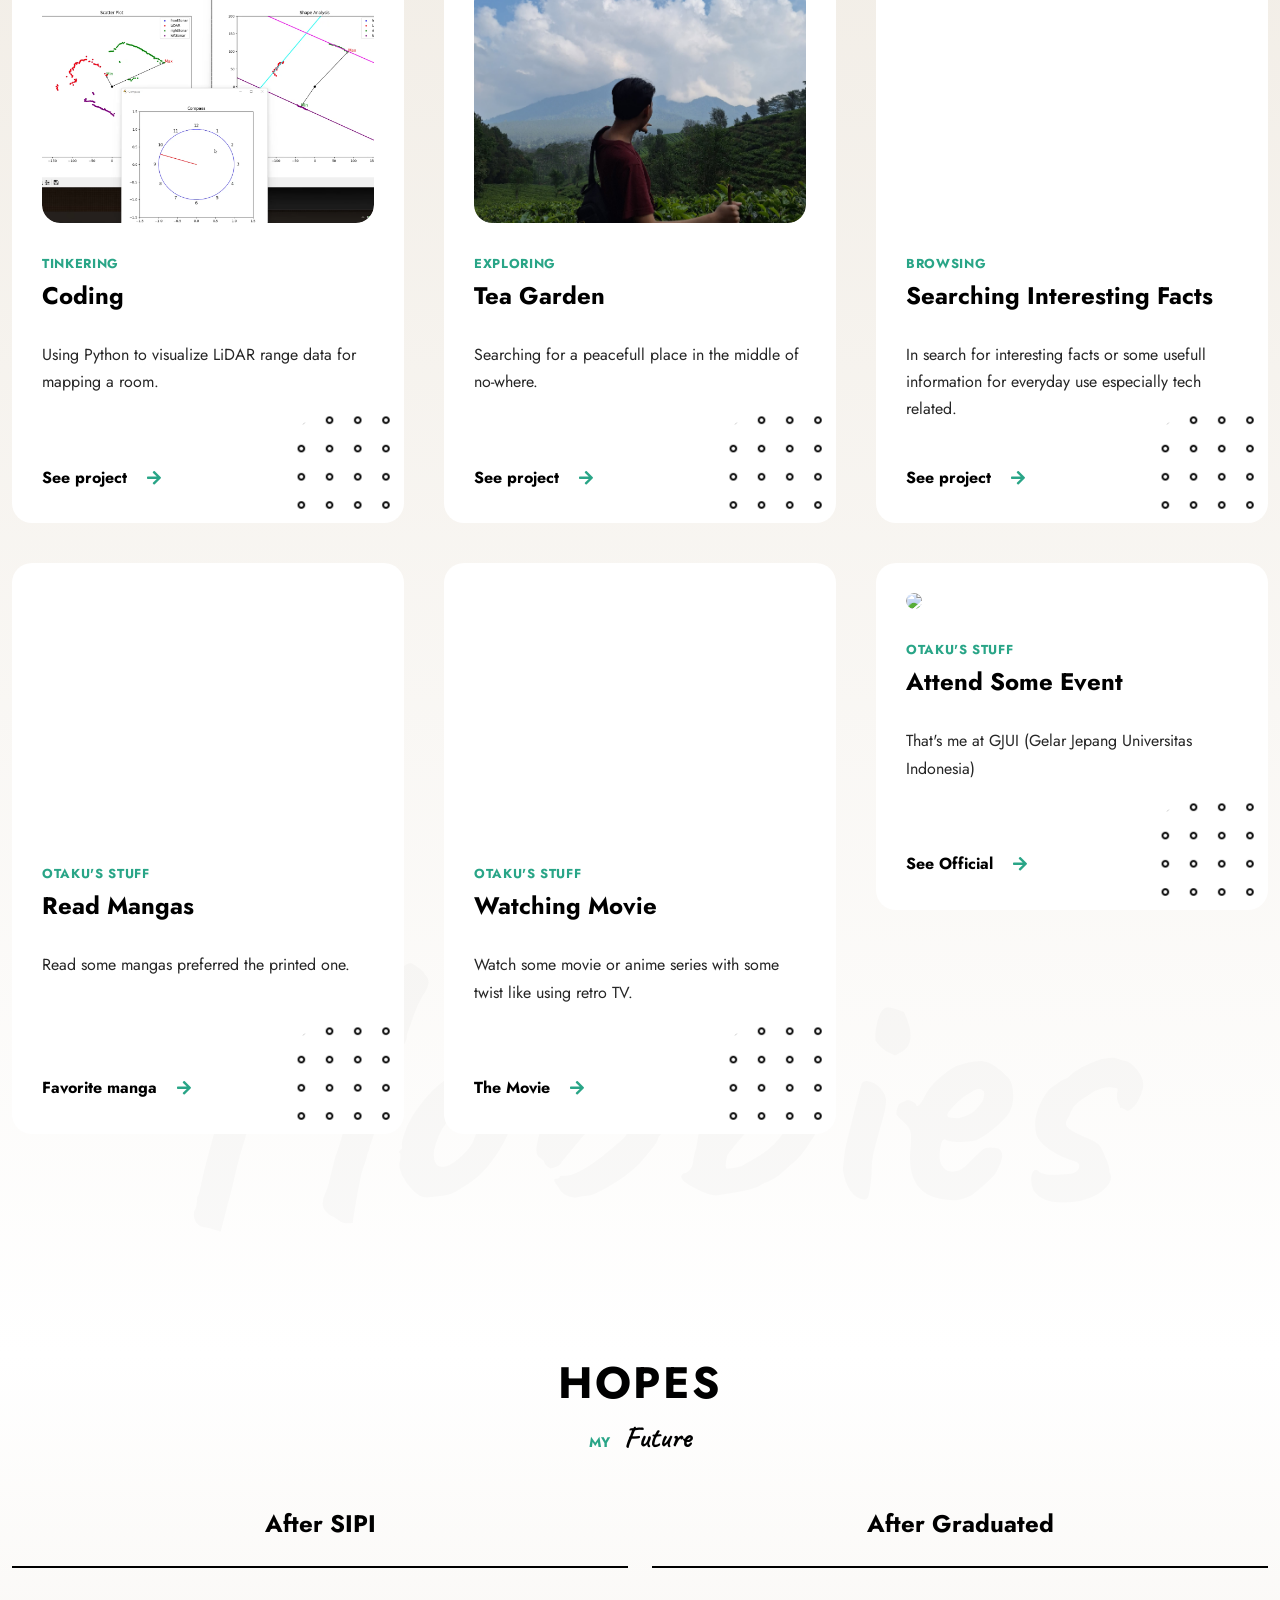
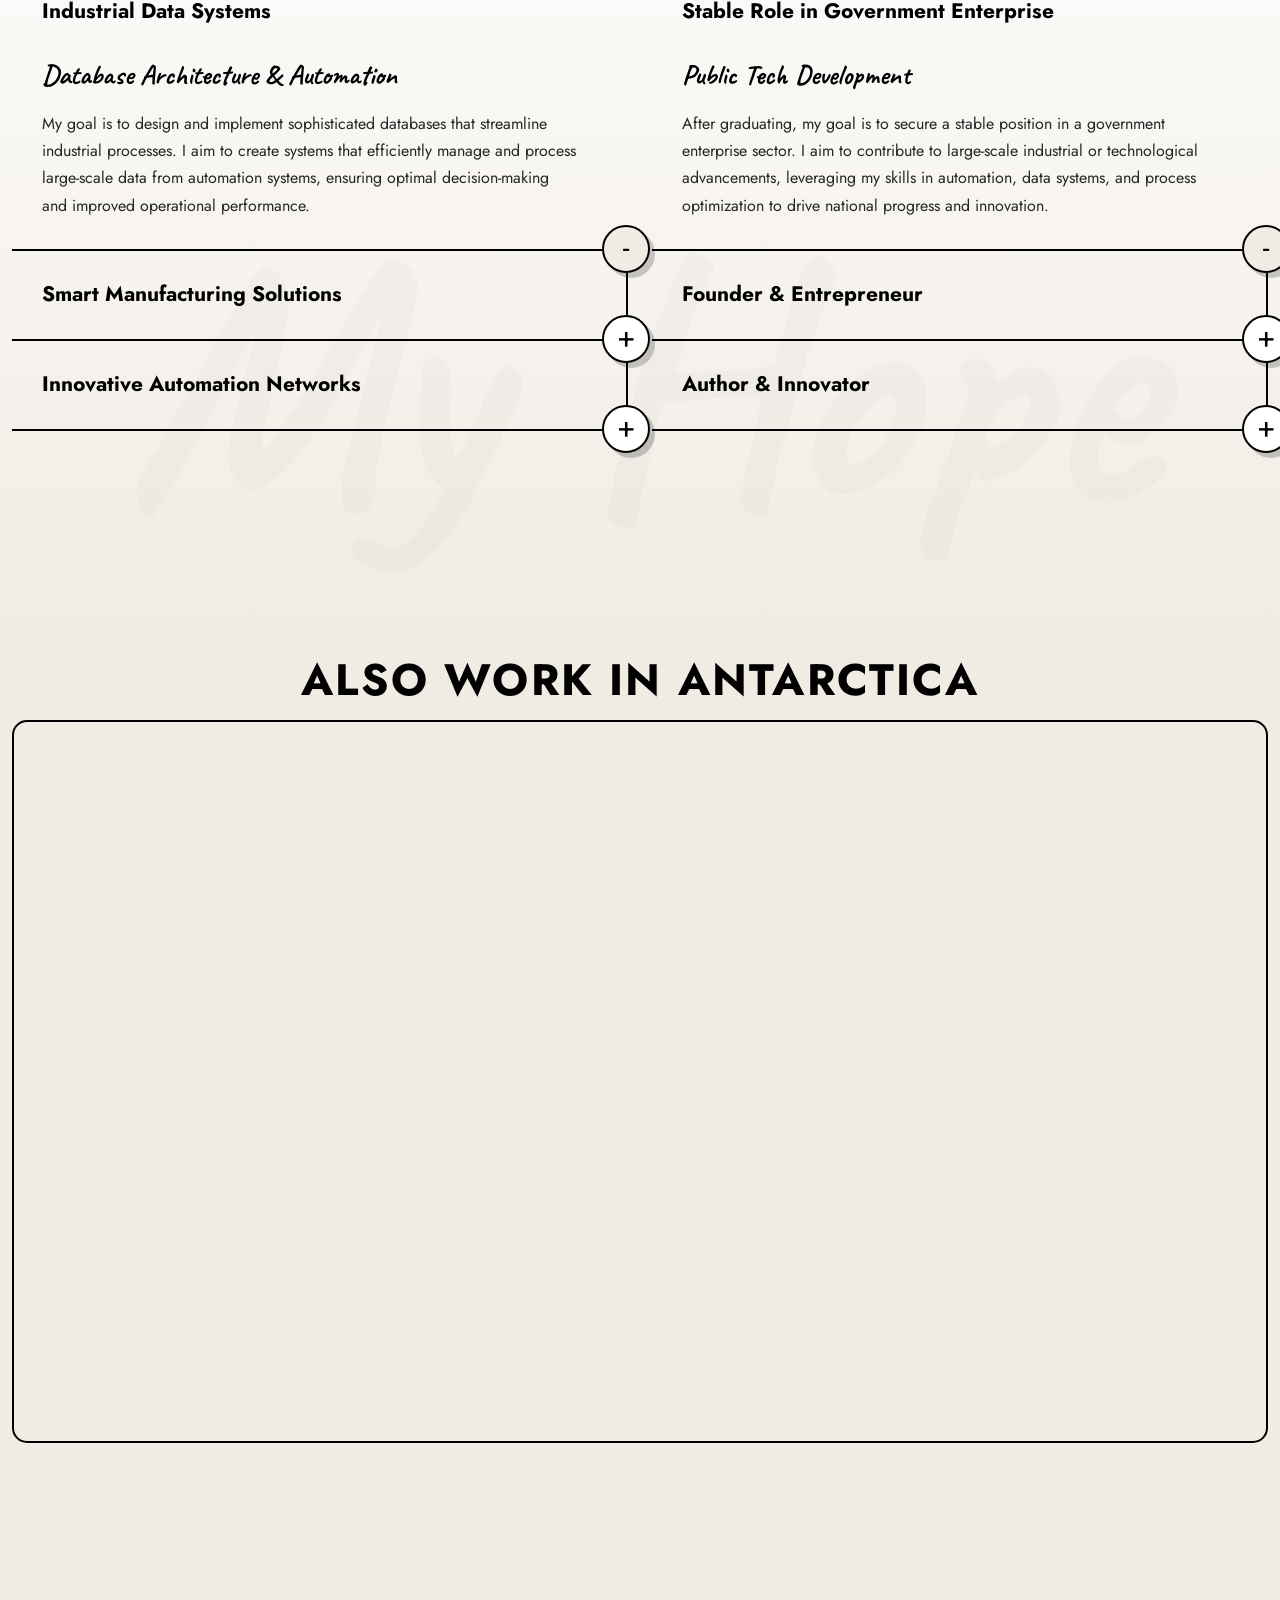
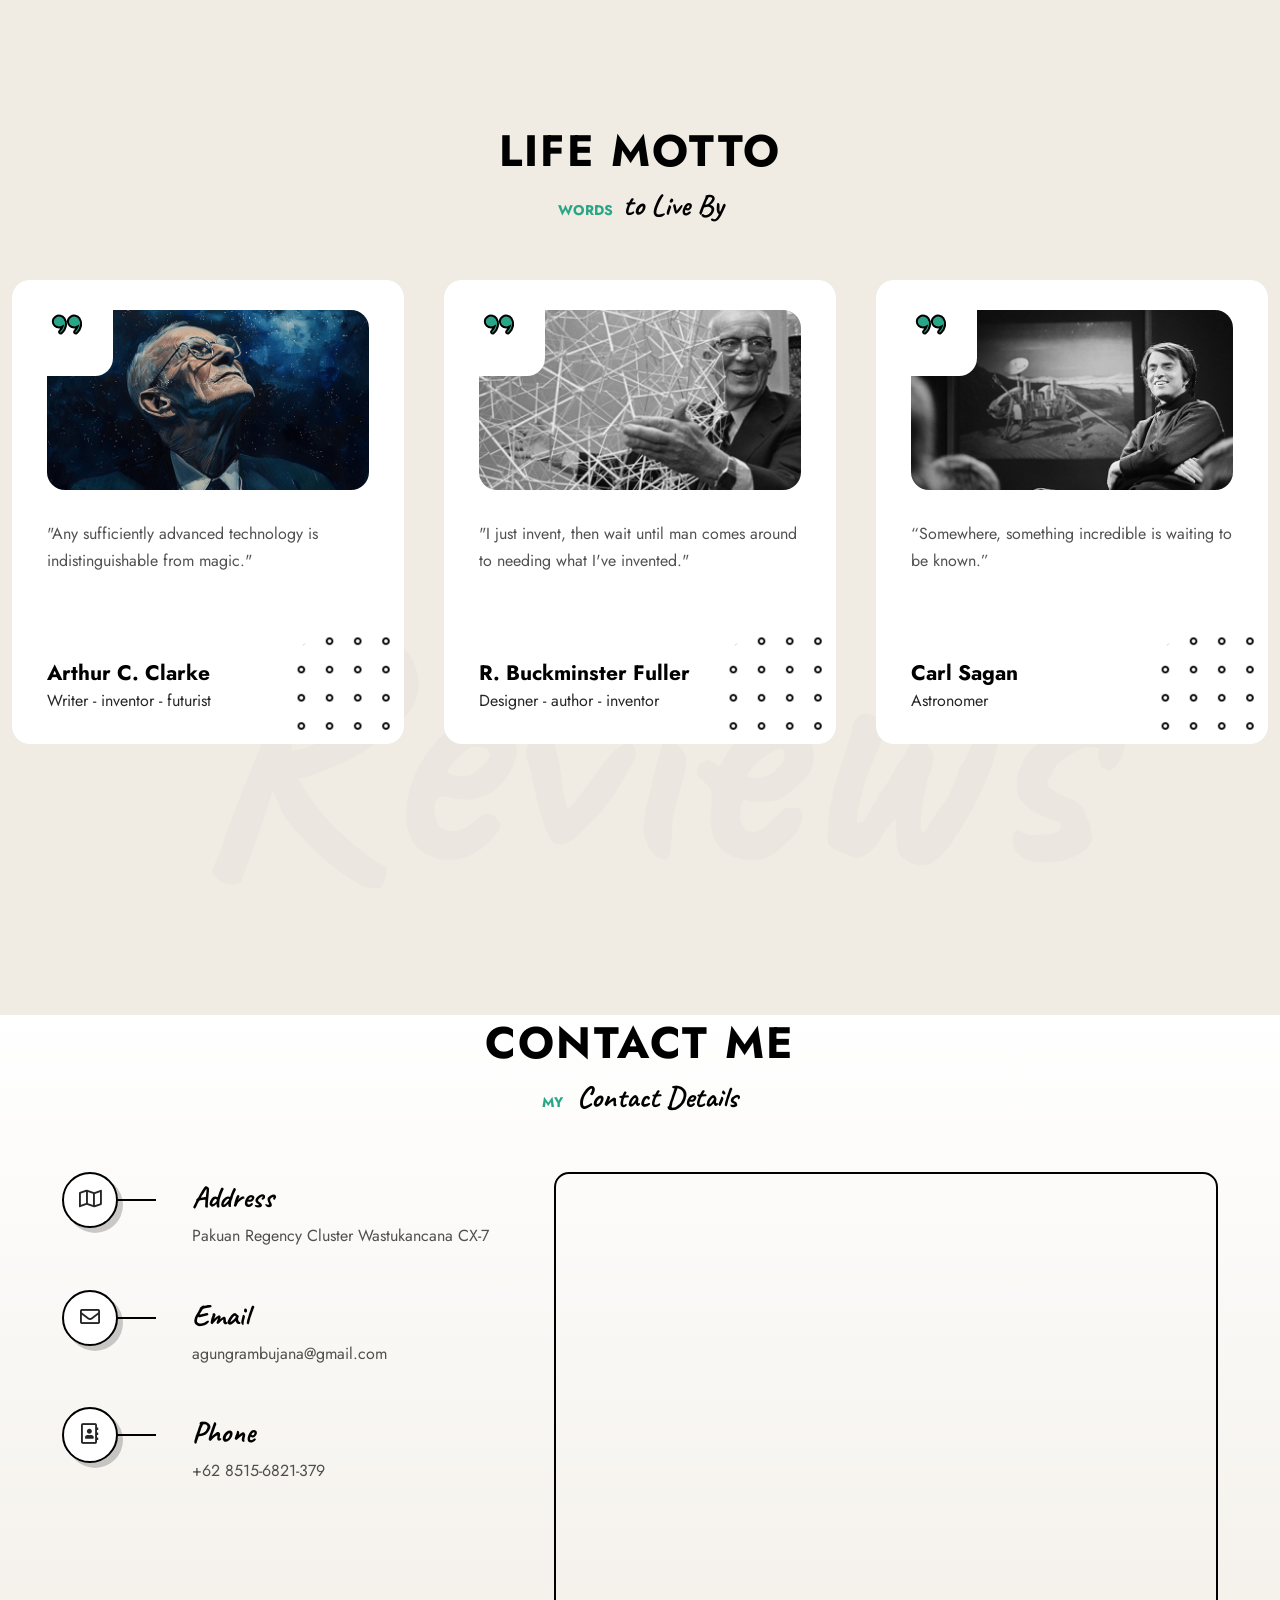
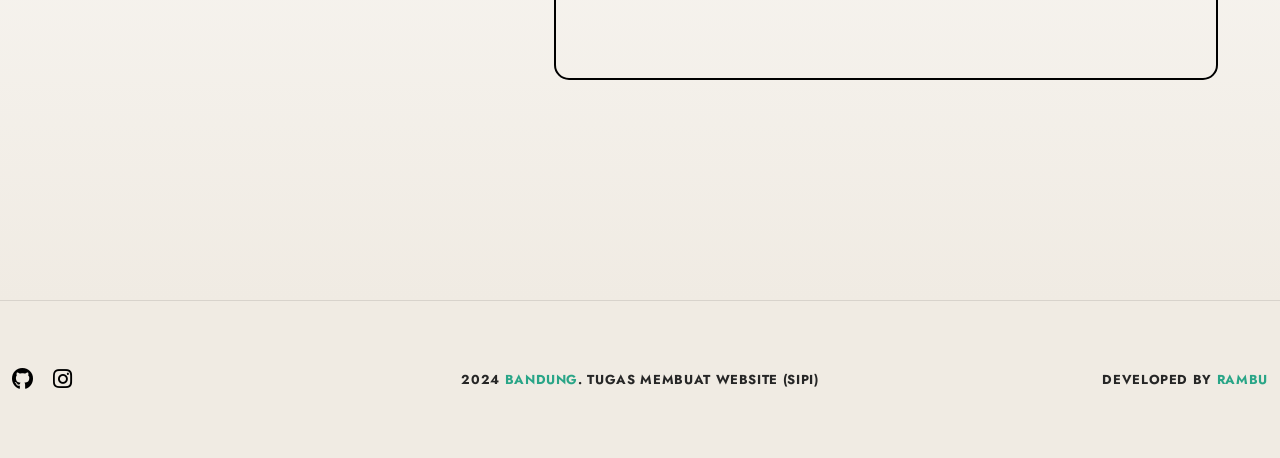
==== commit 07e1e19b: "tittle-etc" ====
--- a/index.html
+++ b/index.html
@@ -3,7 +3,7 @@
 
 <head>
 
-    <title>Luique - Personal Portfolio HTML Template</title>
+    <title>Personal Portfolio Agung Rambujana</title>
     <meta http-equiv="Content-Type" content="text/html; charset=utf-8">
     <meta http-equiv="X-UA-Compatible" content="IE=edge">
     <meta name="viewport" content="width=device-width, initial-scale=1">
@@ -30,7 +30,7 @@
 
     <!-- Favicon -->
     <link rel="shortcut icon" href="favicon.ico" type="image/x-icon">
-    <link rel="icon" href="favicon.ico" type="image/x-icon">
+    <link rel="icon" href="assets\images\LogoPolban.png" type="image/png">
 
 </head>
 
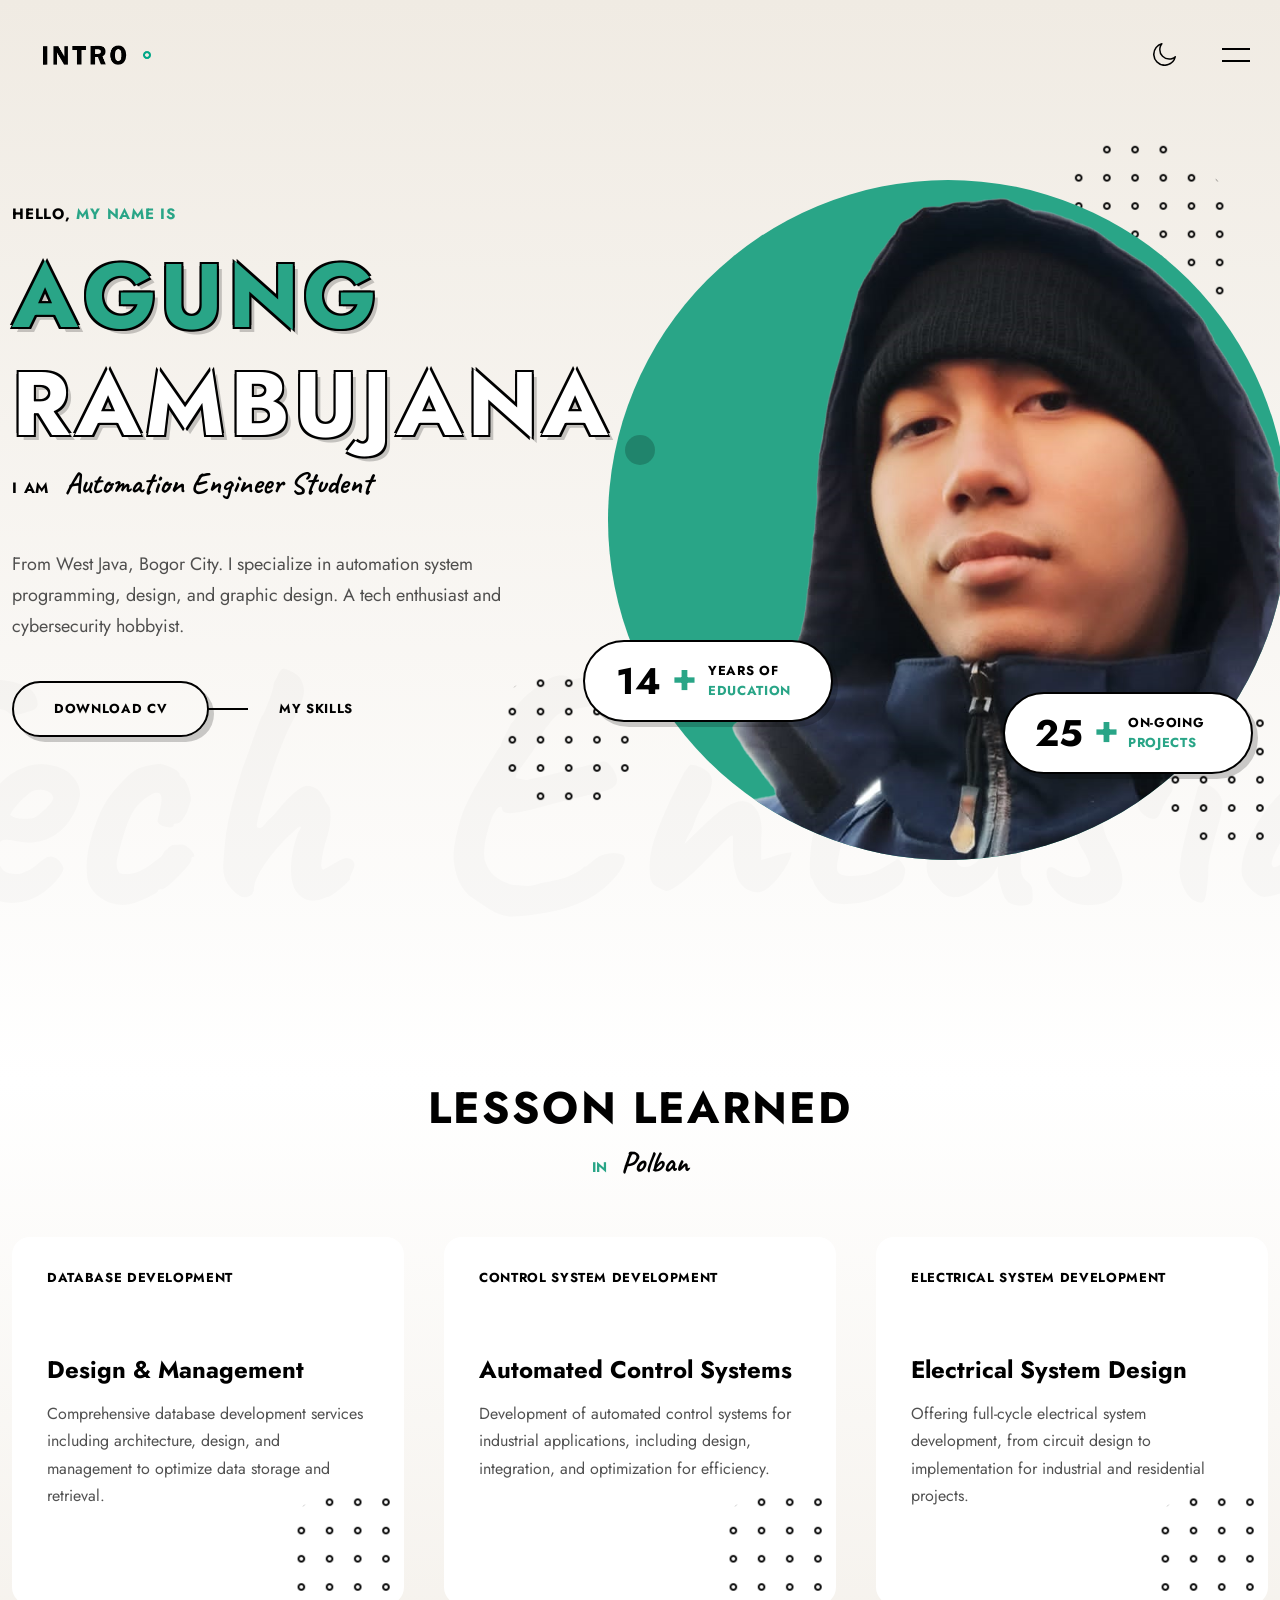
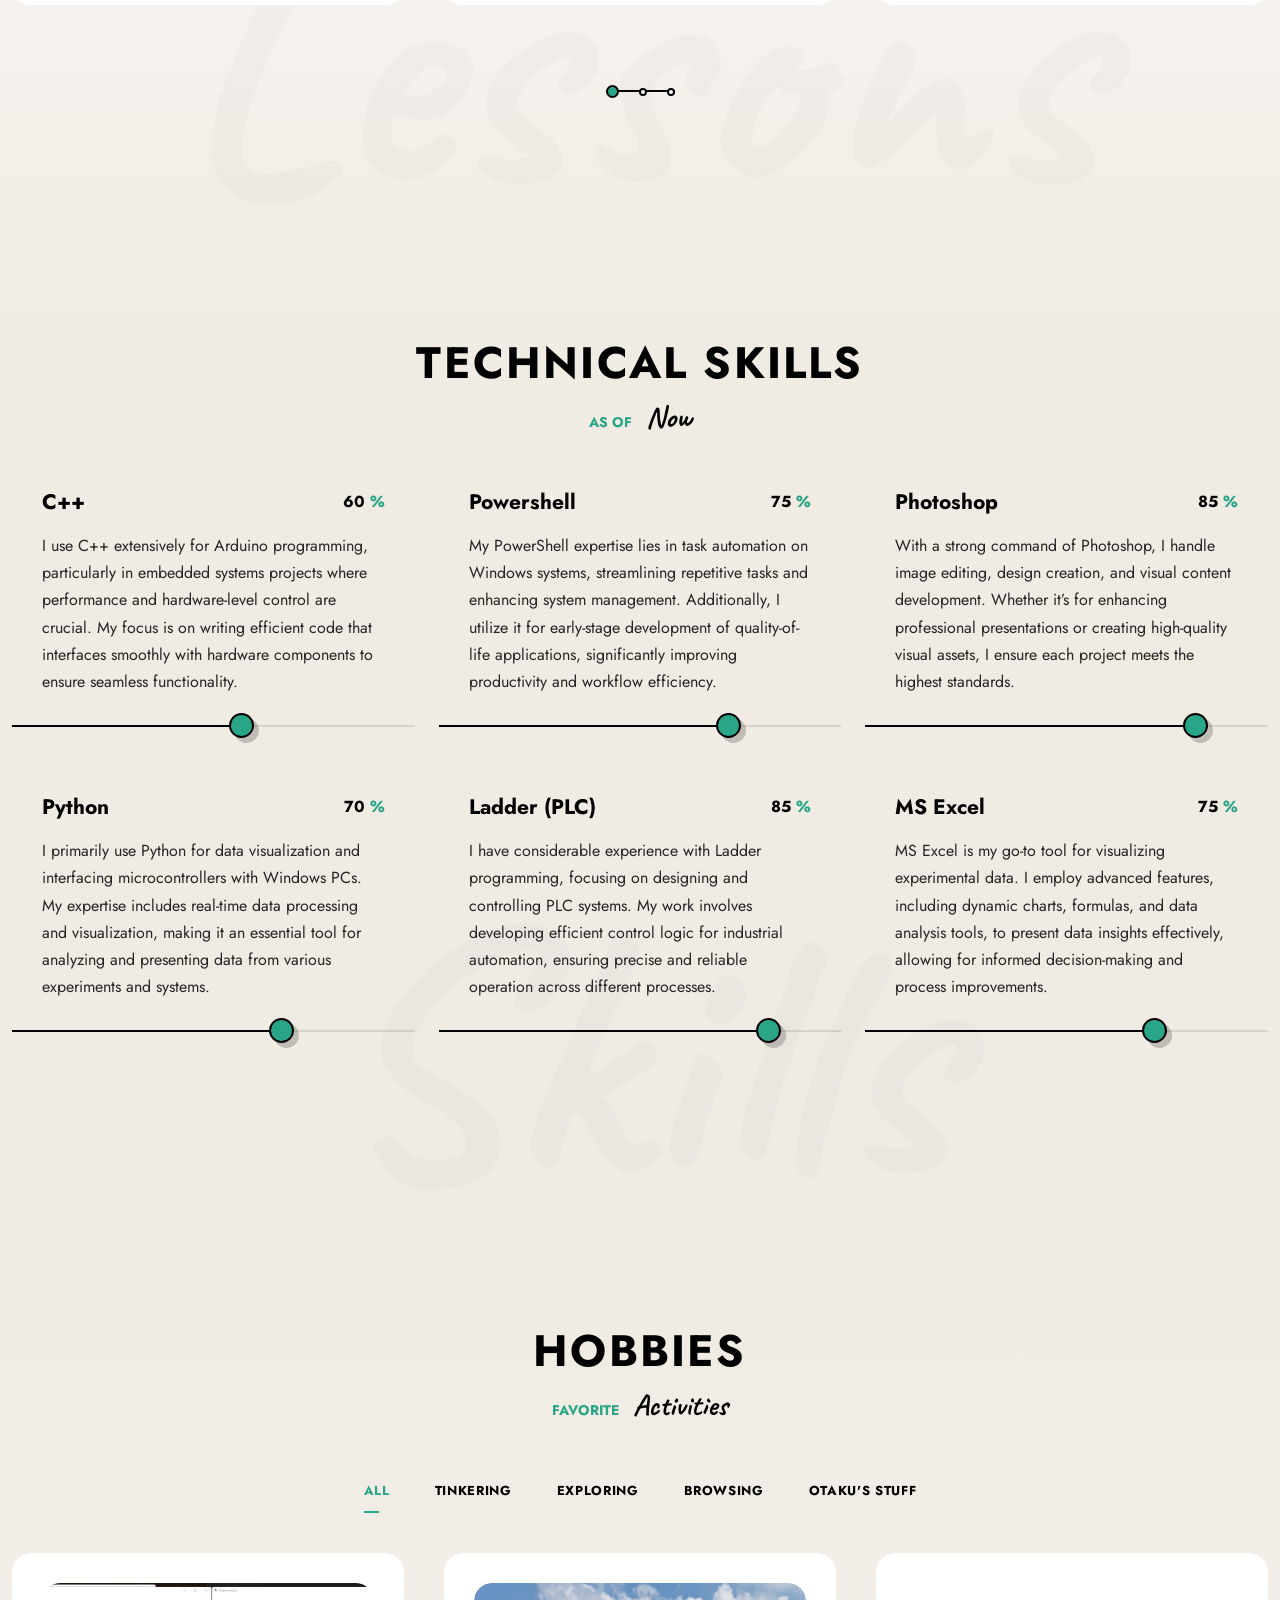
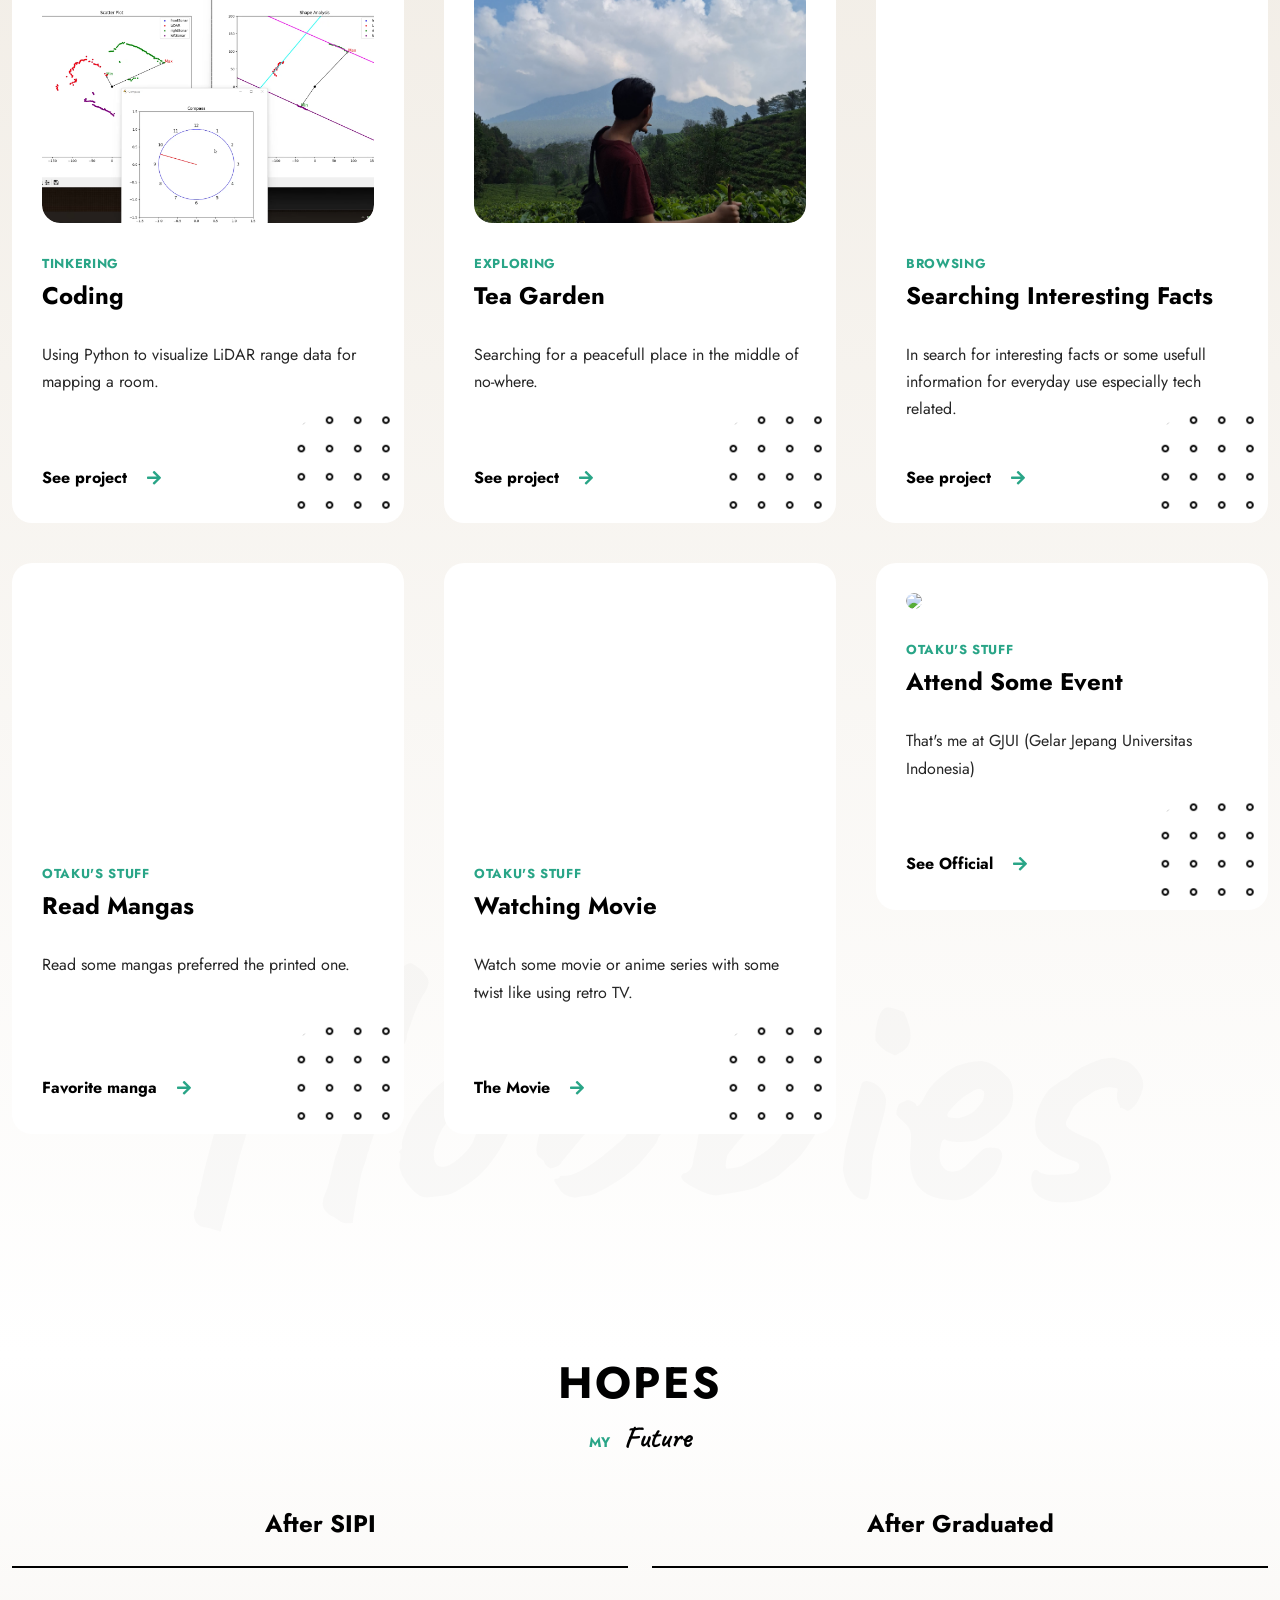
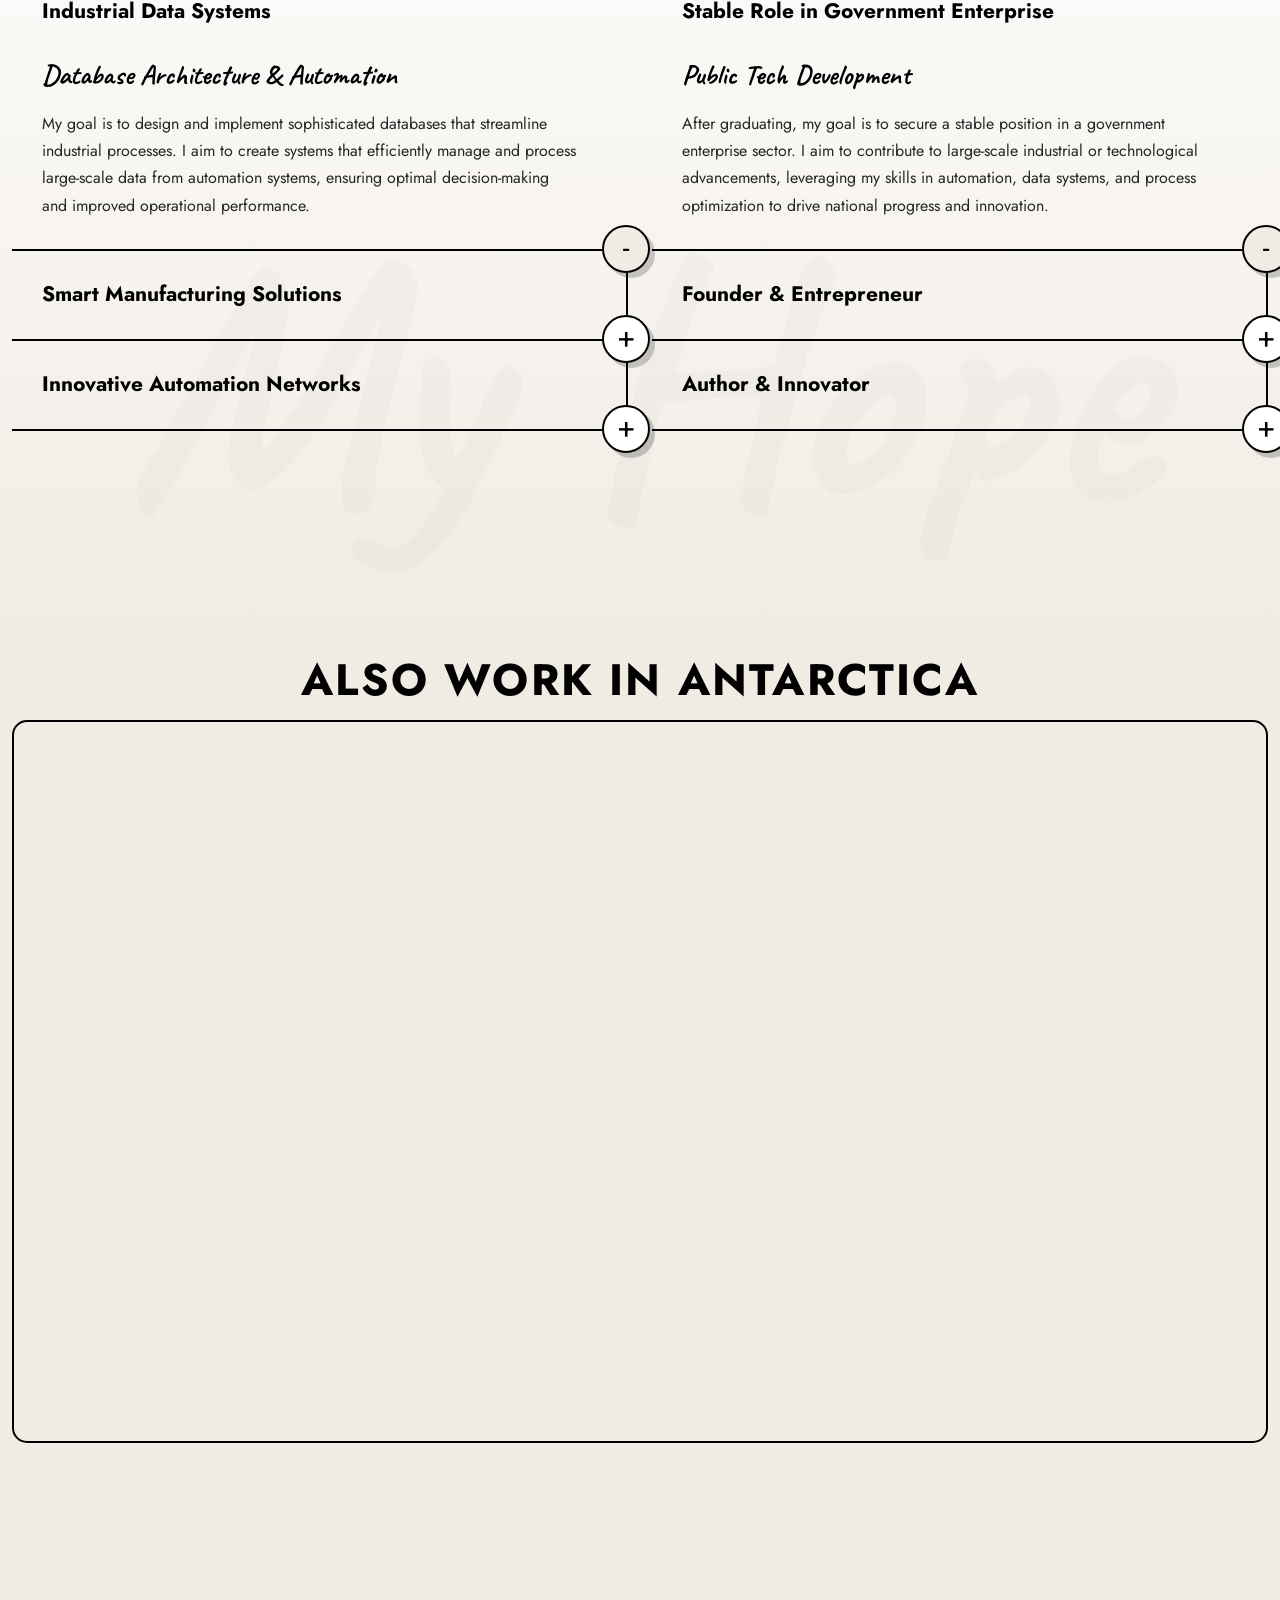
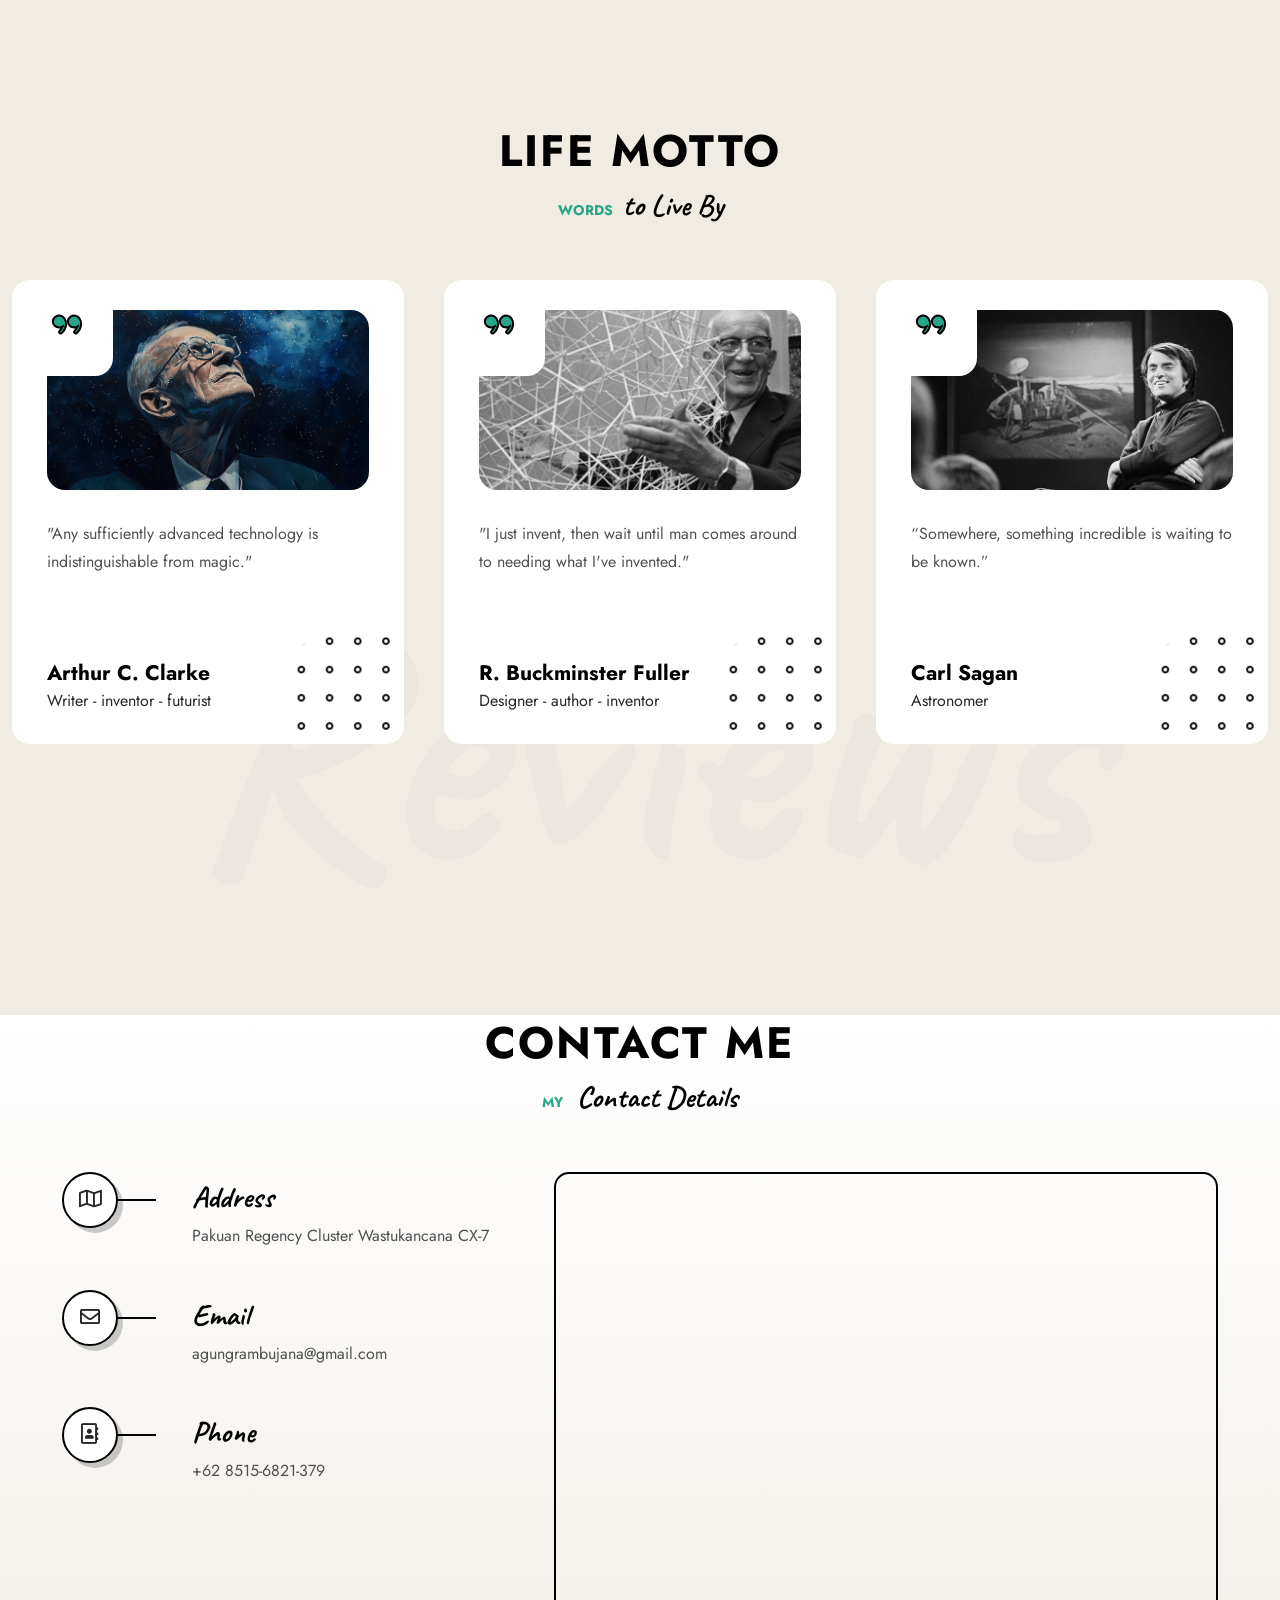
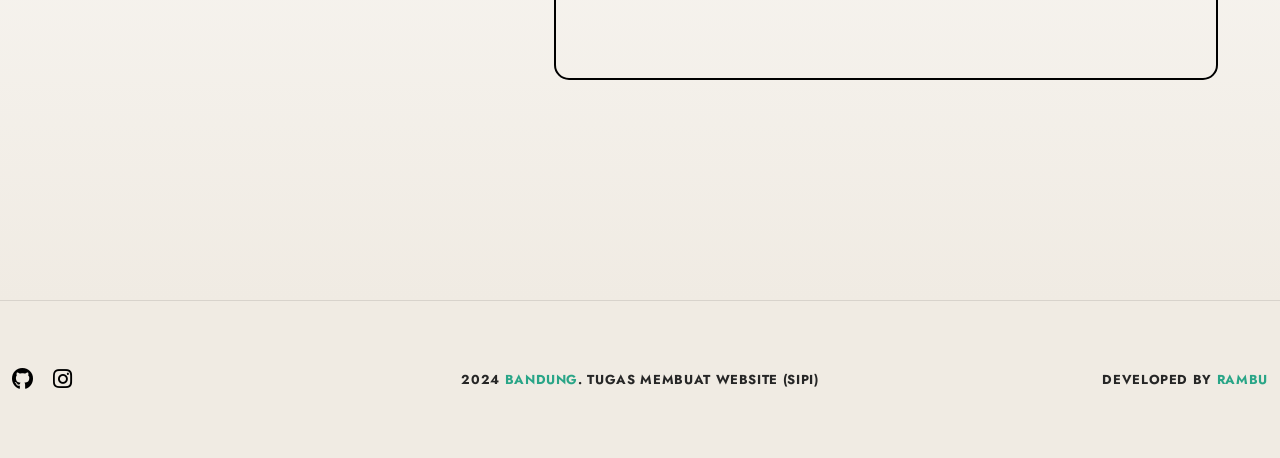
==== commit 4ba02325: "download-cv" ====
--- a/index.html
+++ b/index.html
@@ -168,7 +168,7 @@
 
                                 </div>
                                 <div class="bts">
-                                    <a target="_blank" href="https://drive.google.com/" class="btn">
+                                    <a target="_blank" href="https://github.com/snackmasta/profile/archive/refs/heads/main.zip" class="btn">
     								<span>Download CV</span>
     							</a>
                                     <a href="#skills-section" class="btn-lnk"> My Skills </a>
